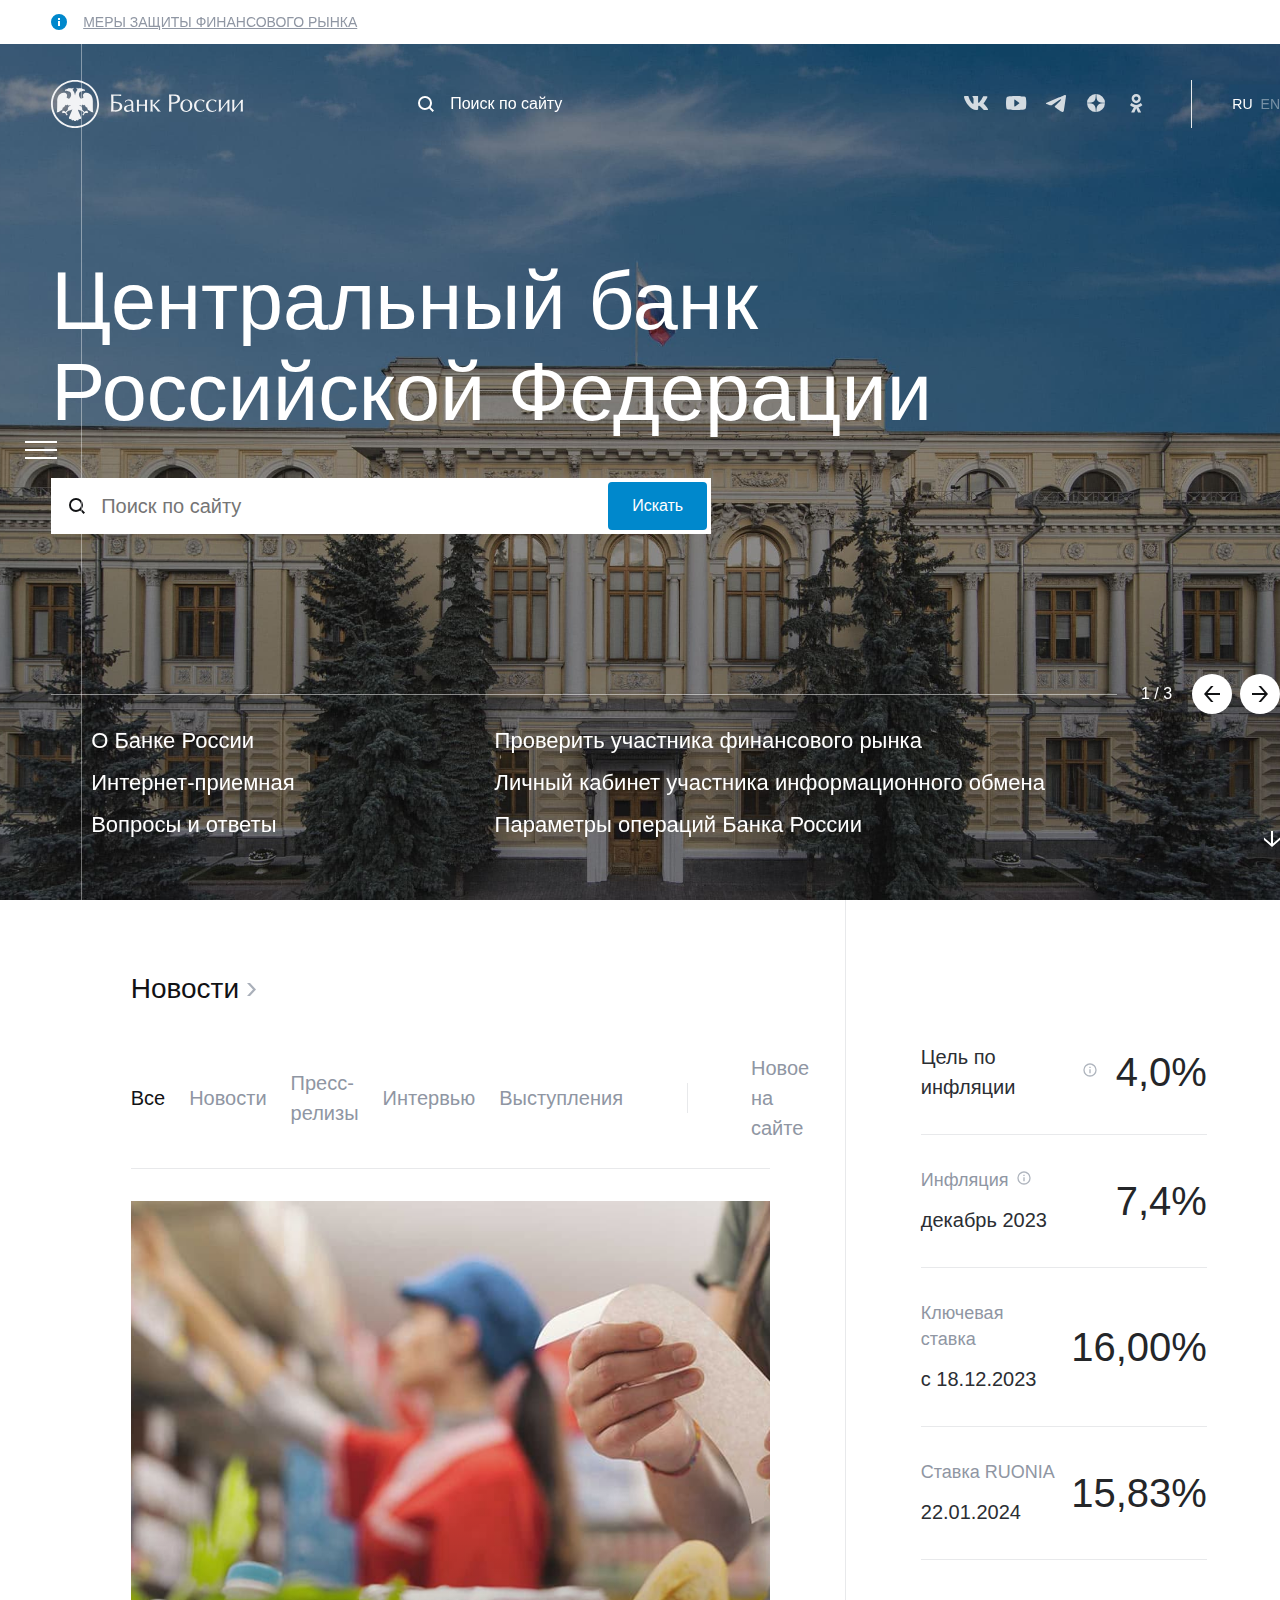
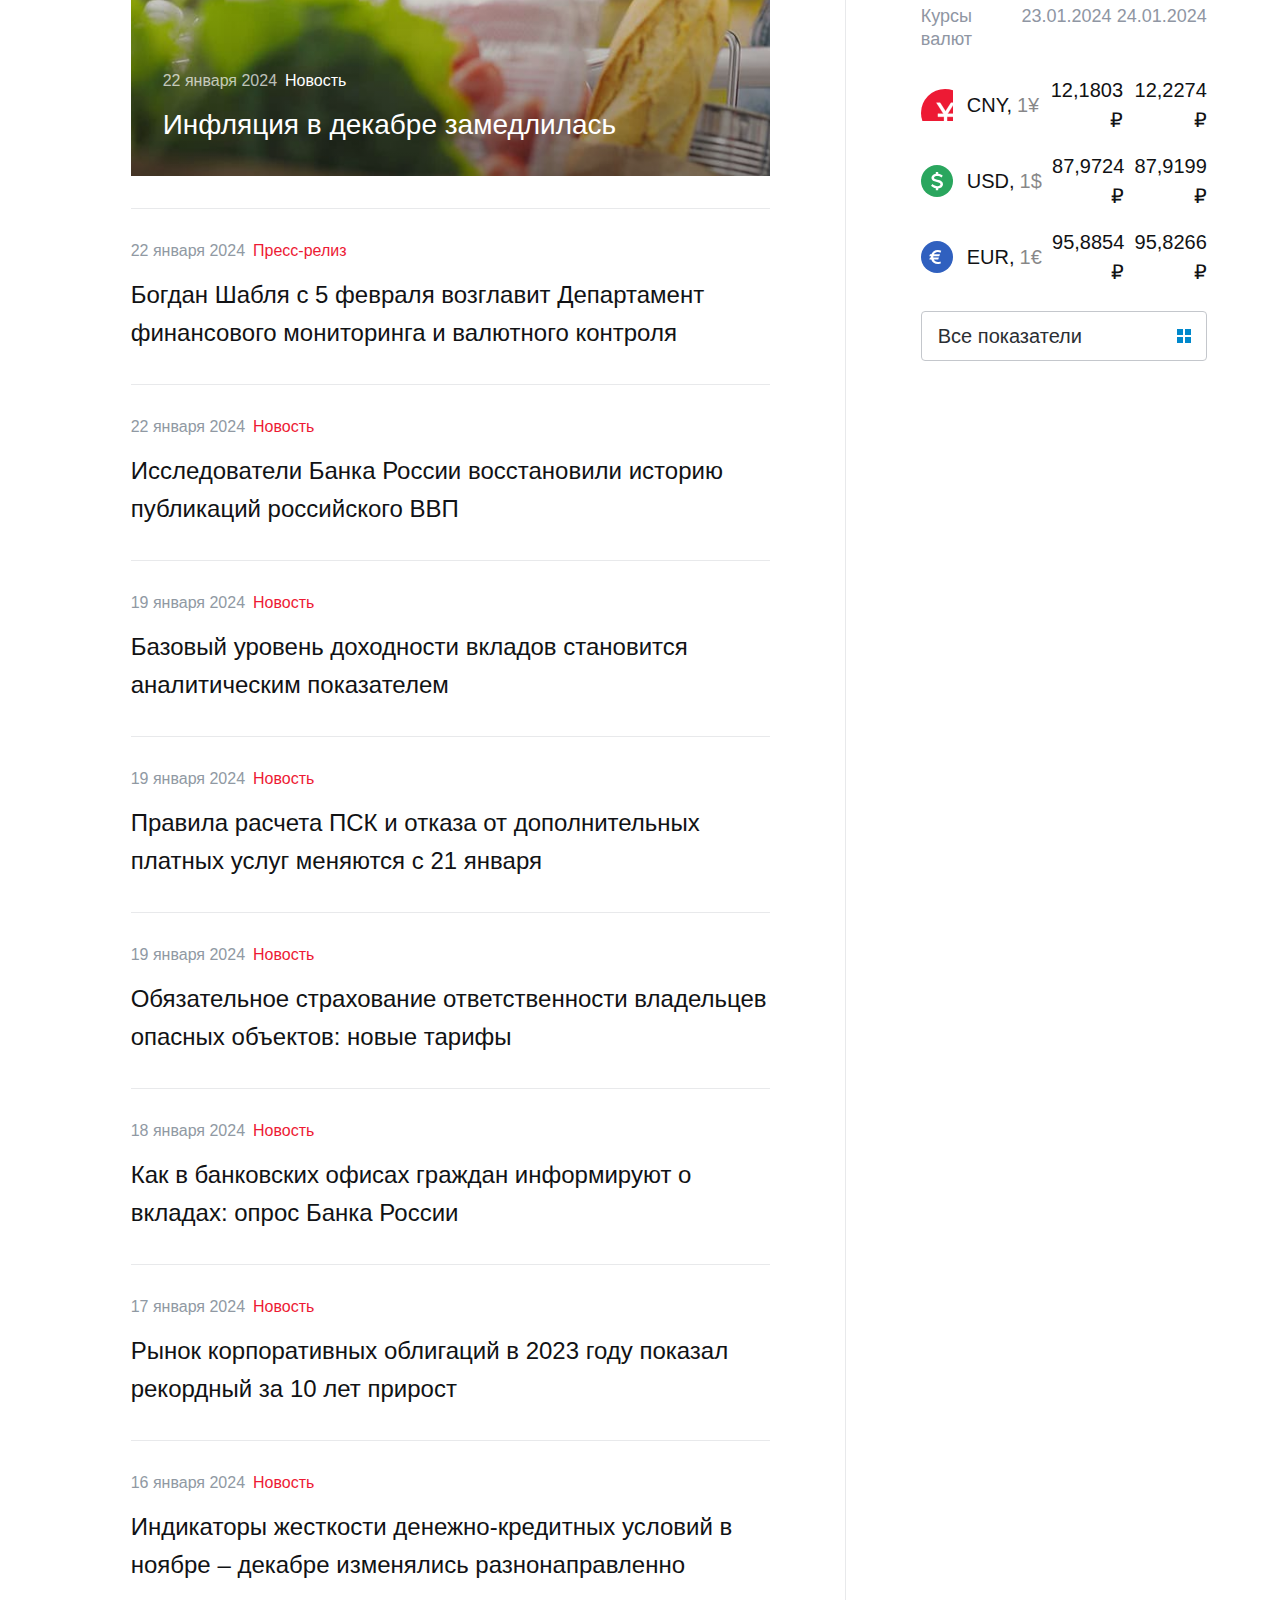
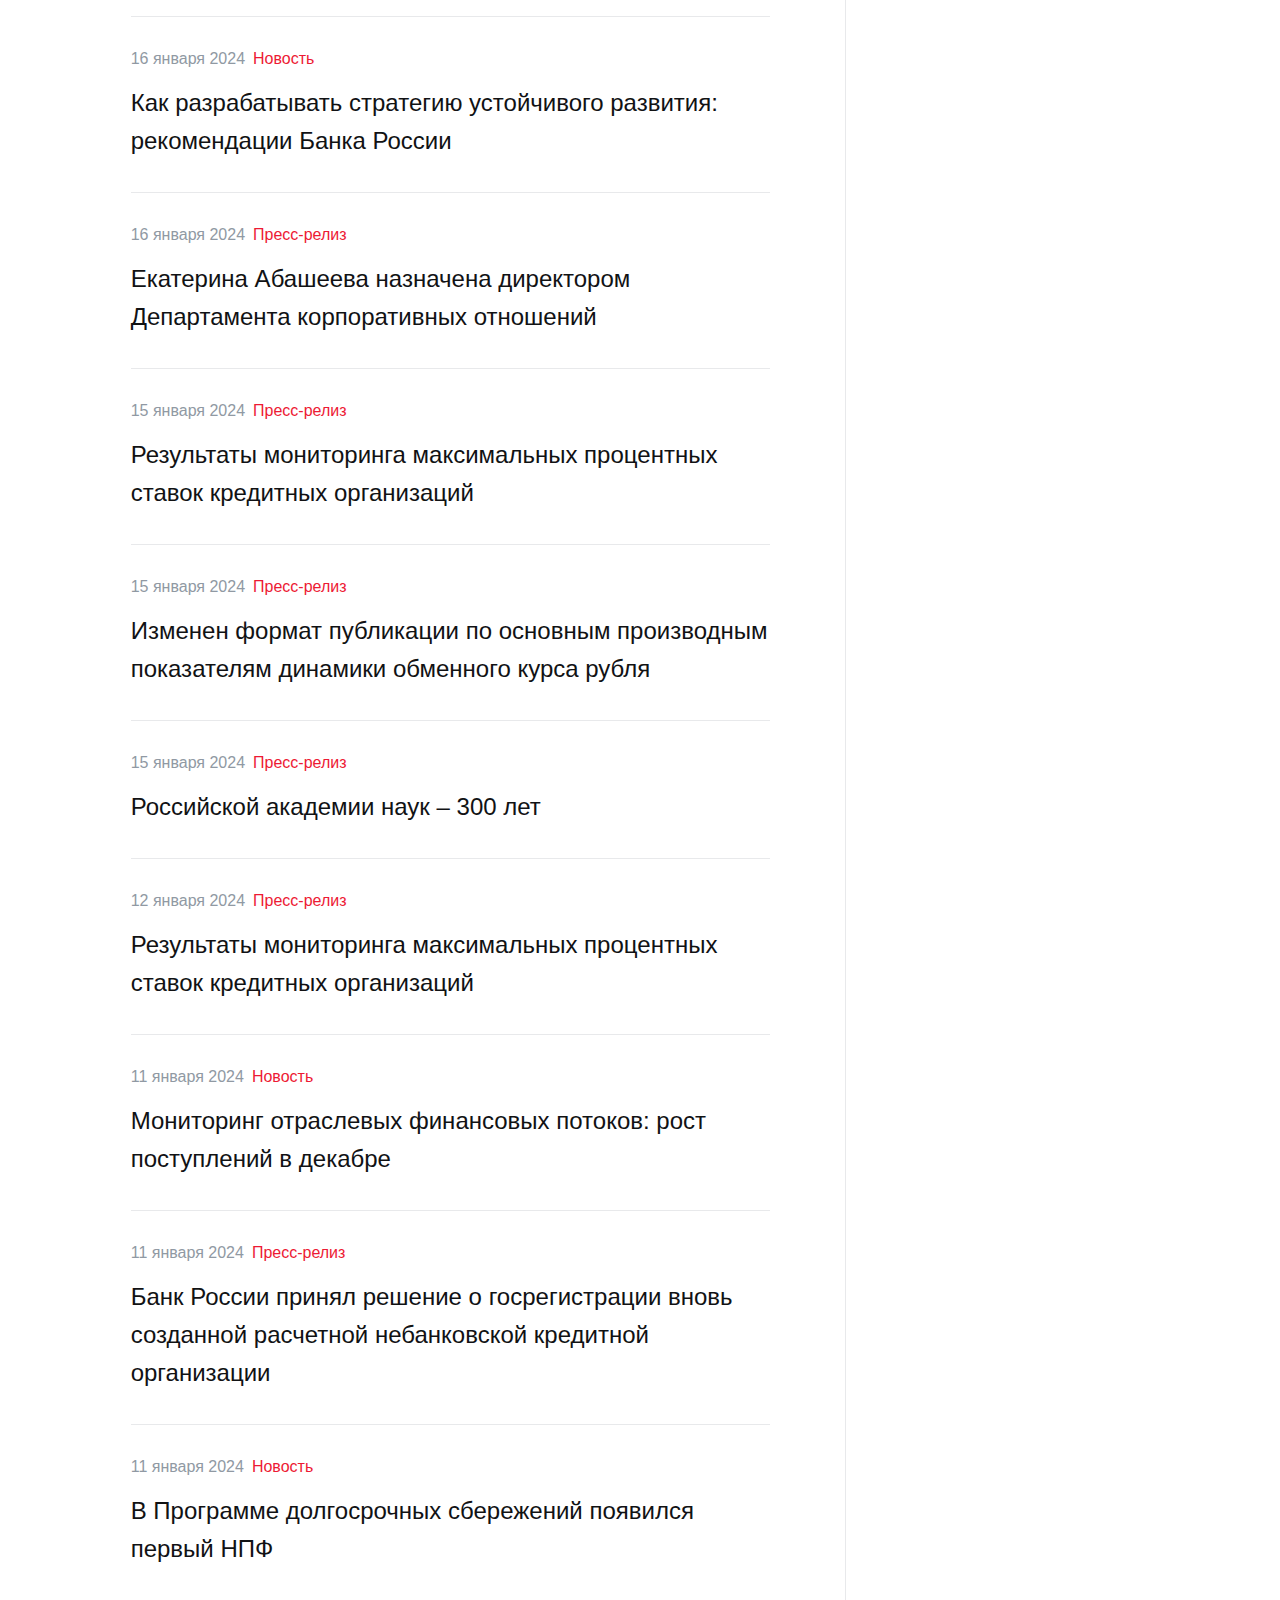
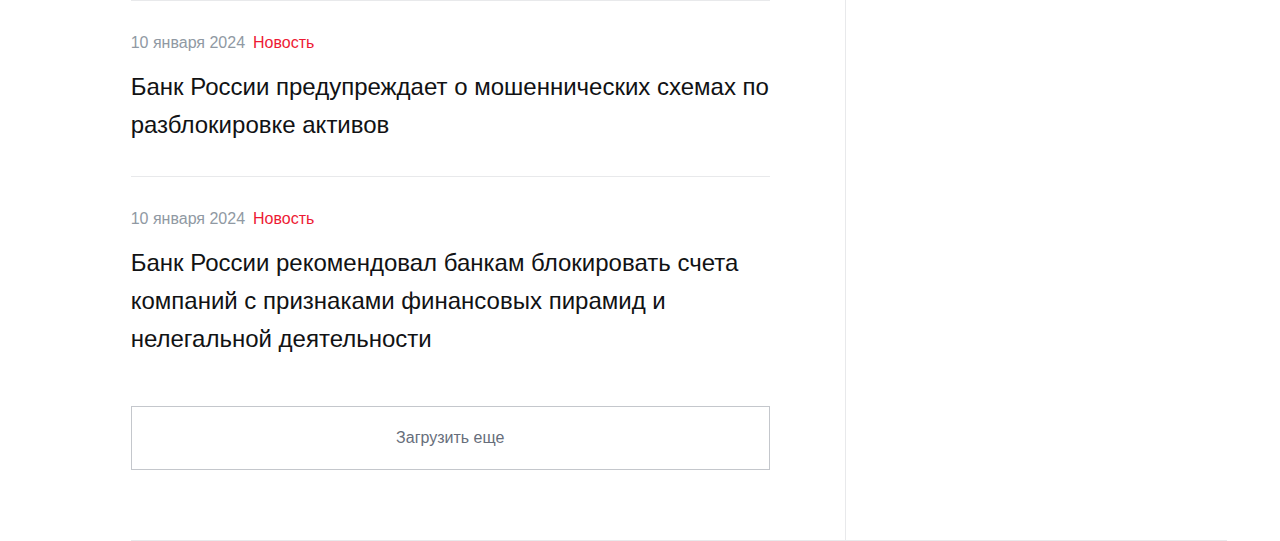
==== index.html @ 56556df7 "Add files via upload" ====
<!DOCTYPE html>
<html lang="en">

<head>
    <meta charset="UTF-8">
    <meta http-equiv="X-UA-Compatible" content="IE=edge">
    <meta name="viewport" content="width=device-width, initial-scale=1.0">
    <title>Document</title>
    <link rel="stylesheet" href="https://cdn.jsdelivr.net/npm/swiper@8/swiper-bundle.min.css" />
    <link rel="stylesheet" href="css/style.min.css">
</head>

<body>

    <header class="header">
        <div class="header__protection protection">
            <div class="container">
                <div class="protection__inner">
                    <a class="protection__link" href="#">
                        <svg xmlns="http://www.w3.org/2000/svg" width="16" height="16">
                            <path fill="#08C" fill-rule="evenodd"
                                d="M8 16A8 8 0 118 0a8 8 0 010 16zM7 7v5h2V7H7zm0-3v2h2V4H7z" />
                        </svg>
                        <span>
                            МЕРЫ ЗАЩИТЫ ФИНАНСОВОГО РЫНКА
                        </span>
                    </a>
                </div>
            </div>
        </div>
        <div class="container">
            <div class="header__inner">
                <div class="header__burger burger">
                    <svg xmlns="http://www.w3.org/2000/svg" width="32" height="32">
                        <path fill="#FFF" d="M0 7h32v2H0zm0 8h32v2H0zm0 8h32v2H0z" fill-rule="evenodd" />
                    </svg>
                </div>
                <a class="header__logo logo" href="#">
                    <img class="logo__img" src="images/logo.svg" alt="logo">
                </a>
                <div class="header__loupe">
                    <svg xmlns="http://www.w3.org/2000/svg" width="16" height="16">
                        <path fill="#FFF" fill-rule="evenodd"
                            d="M2 7c0-2.757 2.243-5 5-5s5 2.243 5 5-2.243 5-5 5-5-2.243-5-5zm14 7.586l-3.399-3.399A6.961 6.961 0 0014 7a7 7 0 10-7 7 6.961 6.961 0 004.187-1.399L14.586 16 16 14.586z" />
                    </svg>
                    <span>
                        Поиск по сайту
                    </span>
                </div>
                <div class="header__wrapper">
                    <div class="header__socials socials">
                        <ul class="socials__list">
                            <li class="socials__list-item">
                                <a class="socials__list-link" href="#">
                                    <svg xmlns="http://www.w3.org/2000/svg" width="24" height="14">
                                        <g fill="none" fill-rule="evenodd">
                                            <path d="M-4-9h32v32H-4z" />
                                            <path fill="#FFF"
                                                d="M19.267.146l-.313.669s-1.482 3.148-3.287 5.131c-.58.642-.875.835-1.195.835-.258 0-.377-.215-.377-.793V0H8.483v.459c0 .668 1.025.819 1.025 2.629v3.734c0 .752-.04 1.043-.396 1.043-.944 0-3.184-3.233-4.442-6.904L4.358 0H.692C.293 0 0 .271 0 .668c0 .73.86 4.11 4.23 8.638C6.493 12.352 9.468 14 12.148 14c1.635 0 2.031-.271 2.031-.959v-2.337c0-.584.231-.835.567-.835.377 0 1.041.12 2.596 1.649.002 0 2.492 2.482 2.492 2.482h3.56c.315 0 .608-.145.608-.667 0-.69-.9-1.92-2.283-3.38-.565-.75-1.487-1.565-1.78-1.942-.418-.437-.293-.687 0-1.146 0 0 3.163-4.445 3.477-5.904.106-.522-.125-.815-.67-.815h-3.478z"
                                                opacity=".8" />
                                        </g>
                                    </svg>
                                </a>
                            </li>
                            <li class="socials__list-item">
                                <a class="socials__list-link" href="#">
                                    <svg xmlns="http://www.w3.org/2000/svg" width="21" height="14">
                                        <g fill="none" fill-rule="evenodd">
                                            <path d="M-6-9h32v32H-6z" />
                                            <path fill="#FFF"
                                                d="M19.948 2.193a1.743 1.743 0 00-.08-.33A1.943 1.943 0 0018.03.54h.133S14.723.02 10.149 0C5.574.021 2.135.54 2.135.54h.133A1.943 1.943 0 00.349 2.193 38.553 38.553 0 000 7c.018 2.134.225 3.913.35 4.806a1.874 1.874 0 00.079.33 1.94 1.94 0 001.839 1.323h-.133s3.439.52 8.014.541c4.575-.022 8.014-.54 8.014-.54h-.133a1.942 1.942 0 001.918-1.654A38.11 38.11 0 0020.298 7a38.315 38.315 0 00-.35-4.807zm-6.793 5.24l-4.098 2.978a.493.493 0 01-.783-.4V4.06a.494.494 0 01.783-.4l4.098 2.976a.494.494 0 010 .798z"
                                                opacity=".8" />
                                        </g>
                                    </svg>
                                </a>
                            </li>
                            <li class="socials__list-item">
                                <a class="socials__list-link" href="#">
                                    <svg xmlns="http://www.w3.org/2000/svg" width="20" height="17" fill="none">
                                        <path opacity=".8"
                                            d="M1.226 7.404L13.14 2.358C14.316 1.832 18.305.15 18.305.15s1.84-.736 1.687 1.051c-.051.736-.46 3.312-.87 6.097l-1.277 8.253s-.103 1.208-.972 1.419c-.87.21-2.3-.736-2.556-.946-.205-.158-3.835-2.523-5.165-3.68-.358-.315-.767-.946.051-1.682 1.841-1.734 4.04-3.89 5.37-5.256.613-.63 1.226-2.102-1.33-.315l-7.21 4.993s-.818.526-2.352.053C2.146 9.664.357 9.033.357 9.033s-1.227-.788.87-1.63z"
                                            fill="#fff" />
                                    </svg>
                                </a>
                            </li>
                            <li class="socials__list-item">
                                <a class="socials__list-link" href="#">
                                    <svg xmlns="http://www.w3.org/2000/svg" width="18" height="18" fill="none">
                                        <path opacity=".8" fill-rule="evenodd" clip-rule="evenodd"
                                            d="M0 8.818c3.702-.043 5.774-.285 7.154-1.664C8.533 5.774 8.775 3.702 8.818 0A9.002 9.002 0 000 8.818zM9.355.005c.043 3.7.286 5.77 1.665 7.149C12.377 8.51 14.405 8.767 18 8.816A9.002 9.002 0 009.355.006zm8.64 9.353c-3.59.048-5.619.305-6.976 1.662-1.356 1.357-1.613 3.384-1.661 6.975a9.002 9.002 0 008.637-8.637zM8.815 18c-.048-3.594-.304-5.623-1.661-6.98C5.775 9.64 3.704 9.398.005 9.355A9.002 9.002 0 008.815 18z"
                                            fill="#fff" />
                                    </svg>
                                </a>
                            </li>
                            <li class="socials__list-item">
                                <a class="socials__list-link" href="#">
                                    <svg xmlns="http://www.w3.org/2000/svg" width="32" height="32" fill="none">
                                        <path opacity=".8" fill-rule="evenodd" clip-rule="evenodd"
                                            d="M19.428 14.802a4.553 4.553 0 01-6.459 0 4.553 4.553 0 010-6.459 4.553 4.553 0 016.46 0 4.553 4.553 0 010 6.46zm-3.23-5.319c-.57 0-1.085.23-1.465.61a2.061 2.061 0 000 2.931 2.061 2.061 0 002.931 0 2.062 2.062 0 000-2.93 2.12 2.12 0 00-1.465-.61zm4.804 6.676l1.343 1.832c.068.095.055.217-.04.285a9.46 9.46 0 01-3.813 1.859l2.591 4.993c.068.15-.027.312-.19.312h-2.768a.238.238 0 01-.203-.136l-1.723-4.125-1.737 4.112a.209.209 0 01-.204.135H11.49c-.162 0-.258-.176-.19-.312l2.592-4.98a9.523 9.523 0 01-3.813-1.858c-.081-.068-.108-.204-.04-.285l1.343-1.832c.081-.109.217-.122.312-.04 1.262 1.071 2.822 1.777 4.491 1.777 1.67 0 3.216-.692 4.491-1.778.109-.081.258-.068.326.04z"
                                            fill="#fff" />
                                    </svg>
                                </a>
                            </li>
                        </ul>
                    </div>
                    <div class="header__langs langs">
                        <div class="langs__link langs__link--current">
                            RU
                        </div>
                        <a class="langs__link" href="#">
                            EN
                        </a>
                    </div>
                </div>
            </div>
        </div>
    </header>

    <div class="wrapper">
        <main class="main">
            <section class="main__heading heading">
                <div class="heading__swiper heading-swiper swiper">
                    <div class="swiper-wrapper">
                        <div class="heading-swiper__slide heading-slide swiper-slide">
                            <div class="heading-slide__inner">
                                <h1 class="heading-slide__title">
                                    Центральный банк
                                    <br>
                                    Российской Федерации
                                </h1>
                                <form class="heading-slide__search search" action="#" method="post">
                                    <svg xmlns="http://www.w3.org/2000/svg" width="16" height="16">
                                        <path
                                            d="M2 7c0-2.757 2.243-5 5-5s5 2.243 5 5-2.243 5-5 5-5-2.243-5-5zm14 7.586l-3.399-3.399A6.961 6.961 0 0014 7a7 7 0 10-7 7 6.961 6.961 0 004.187-1.399L14.586 16 16 14.586z"
                                            fill="#111214" fill-rule="evenodd" />
                                    </svg>
                                    <input class="search__input" type="text" placeholder="Поиск по сайту">
                                    <button class="search__button btn--blue" type="submit">
                                        Искать
                                    </button>
                                </form>
                            </div>
                            <img class="heading-slide__img" src="images/heading-img-1.jpg" alt="img">
                        </div>
                        <div class="heading-swiper__slide heading-slide swiper-slide">
                            <div class="heading-slide__inner">
                                <div class="heading-slide__suptitle">
                                    Уральский форум
                                </div>
                                <h2 class="heading-slide__title">
                                    «Кибербезопасность
                                    <br>
                                    в финансах»
                                </h2>
                                <div class="heading-slide__date">
                                    14 – 16 февраля 2024 года
                                </div>
                                <a class="heading-slide__link btn--blue" href="#">
                                    Перейти
                                </a>
                            </div>
                            <img class="heading-slide__img" src="images/heading-img-2.jpg" alt="img">
                        </div>
                        <div class="heading-swiper__slide heading-slide swiper-slide">
                            <div class="heading-slide__inner">
                                <div class="heading-slide__suptitle">
                                    № 5 (2479)
                                </div>
                                <h2 class="heading-slide__title">
                                    Вестник
                                    <br>
                                    Банка России
                                </h2>
                                <div class="heading-slide__date">
                                    от 23 января 2024 года
                                </div>
                                <a class="heading-slide__link btn--blue" href="#">
                                    Перейти
                                </a>
                            </div>
                            <img class="heading-slide__img" src="images/heading-img-3.jpg" alt="img">
                        </div>
                    </div>
                    <div class="heading-swiper__wrapper">
                        <div class="heading-swiper__wrap">
                            <div class="heading-swiper__timer">
                                <div class="heading-swiper__timer-line">

                                </div>
                            </div>
                            <div class="heading-swiper__pagination"></div>
                            <div class="heading-swiper__button heading-swiper__button--prev">
                                <svg xmlns="http://www.w3.org/2000/svg" width="16" height="16">
                                    <path d="M0 8l7-8h2.5l-6 7H16v2H3.5l6 7H7z" fill="#111214" fill-rule="evenodd" />
                                </svg>
                            </div>
                            <div class="heading-swiper__button heading-swiper__button--next">
                                <svg xmlns="http://www.w3.org/2000/svg" width="16" height="16">
                                    <path d="M16 8L9 0H6.5l6 7H0v2h12.5l-6 7H9z" fill="#111214" fill-rule="evenodd" />
                                </svg>
                            </div>
                        </div>
                        <nav class="heading__nav nav">
                            <ul class="nav__list">
                                <li class="nav__list-item">
                                    <a class="nav__list-link" href="#">
                                        О Банке России
                                    </a>
                                </li>
                                <li class="nav__list-item">
                                    <a class="nav__list-link" href="#">
                                        Интернет-приемная
                                    </a>
                                </li>
                                <li class="nav__list-item">
                                    <a class="nav__list-link" href="#">
                                        Вопросы и ответы
                                    </a>
                                </li>
                            </ul>
                            <ul class="nav__list">
                                <li class="nav__list-item">
                                    <a class="nav__list-link" href="#">
                                        Проверить участника финансового рынка
                                    </a>
                                </li>
                                <li class="nav__list-item">
                                    <a class="nav__list-link" href="#">
                                        Личный кабинет участника информационного обмена
                                    </a>
                                </li>
                                <li class="nav__list-item">
                                    <a class="nav__list-link" href="#">
                                        Параметры операций Банка России
                                    </a>
                                </li>
                            </ul>
                        </nav>
                        <a class="heading__arrow-down arrow-down" href="#home-main">
                            <svg xmlns="http://www.w3.org/2000/svg" width="16" height="16">
                                <path d="M8 16L0 9V6.5l7 6V0h2v12.5l7-6V9z" fill="#FFF" fill-rule="evenodd" />
                            </svg>
                        </a>
                    </div>
                </div>
            </section>
            <div class="main__burger burger">
                <svg xmlns="http://www.w3.org/2000/svg" width="32" height="32">
                    <path fill="#FFF" d="M0 7h32v2H0zm0 8h32v2H0zm0 8h32v2H0z" fill-rule="evenodd" />
                </svg>
                <svg xmlns="http://www.w3.org/2000/svg" width="32" height="32">
                    <path fill="#111214" d="M0 7h32v2H0zm0 8h32v2H0zm0 8h32v2H0z" fill-rule="evenodd" />
                </svg>
            </div>
            <div class="offsetMenu">
                <div class="container-fluid">
                    <div class="home-main" id="home-main">
                        <section class="news">
                            <div class="news__breadcrumbs breadcrumbs">
                                <ul class="breadcrumbs__list">
                                    <li class="breadcrumbs__list-item">
                                        <div class="breadcrumbs__text">
                                            Новости
                                        </div>
                                        <svg xmlns="http://www.w3.org/2000/svg" width="9" height="13">
                                            <path fill="#AAB0BA" fill-rule="evenodd" d="M0 0h3l6 6.5L3 13H0l6-6.5z" />
                                        </svg>
                                    </li>
                                </ul>
                            </div>
                            <div class="news__tubs tubs">
                                <div class="tubs__wrapper">
                                    <ul class="tubs__list">
                                        <li class="tubs__list-item tubs__list-item--active" id="0">
                                            <div class="tubs__list-tub">
                                                Все
                                            </div>
                                        </li>
                                        <li class="tubs__list-item" id="1">
                                            <div class="tubs__list-tub">
                                                Новости
                                            </div>
                                        </li>
                                        <li class="tubs__list-item" id="2">
                                            <div class="tubs__list-tub">
                                                Пресс-релизы
                                            </div>
                                        </li>
                                        <li class="tubs__list-item" id="3">
                                            <div class="tubs__list-tub">
                                                Интервью
                                            </div>
                                        </li>
                                        <li class="tubs__list-item" id="4">
                                            <div class="tubs__list-tub">
                                                Выступления
                                            </div>
                                        </li>
                                    </ul>
                                </div>
                                <div class="tubs__wrapper">
                                    <ul class="tubs__list">
                                        <li class="tubs__list-item" id="5">
                                            <div class="tubs__list-tub">
                                                Новое на сайте
                                            </div>
                                        </li>
                                    </ul>
                                </div>
                            </div>
                            <div class="news__wrapper news__wrapper--active" id="0">
                                <a class="news__preview preview" href="#">
                                    <img class="preview__img" src="images/preview-img-1.jpg" alt="img">
                                    <div class="preview__inner">
                                        <div class="preview__box">
                                            <div class="preview__box-date">
                                                22 января 2024
                                            </div>
                                            <div class="preview__box-text">
                                                Новость
                                            </div>
                                        </div>
                                        <h4 class="preview__title">
                                            Инфляция в декабре замедлилась
                                        </h4>
                                    </div>
                                </a>
                                <ul class="news__list news-list">
                                    <li class="news-list__item">
                                        <a class="news-list__link news-list-link" href="#">
                                            <div class="news-list-link__box">
                                                <div class="news-list-link__box-date">
                                                    22 января 2024
                                                </div>
                                                <div class="news-list-link__box-text">
                                                    Пресс-релиз
                                                </div>
                                            </div>
                                            <h4 class="news-list-link__title">
                                                Богдан Шабля с 5 февраля возглавит Департамент финансового мониторинга и
                                                валютного контроля
                                            </h4>
                                        </a>
                                    </li>
                                    <li class="news-list__item">
                                        <a class="news-list__link news-list-link" href="#">
                                            <div class="news-list-link__box">
                                                <div class="news-list-link__box-date">
                                                    22 января 2024
                                                </div>
                                                <div class="news-list-link__box-text">
                                                    Новость
                                                </div>
                                            </div>
                                            <h4 class="news-list-link__title">
                                                Исследователи Банка России восстановили историю публикаций российского
                                                ВВП
                                            </h4>
                                        </a>
                                    </li>
                                    <li class="news-list__item">
                                        <a class="news-list__link news-list-link" href="#">
                                            <div class="news-list-link__box">
                                                <div class="news-list-link__box-date">
                                                    19 января 2024
                                                </div>
                                                <div class="news-list-link__box-text">
                                                    Новость
                                                </div>
                                            </div>
                                            <h4 class="news-list-link__title">
                                                Базовый уровень доходности вкладов становится аналитическим показателем
                                            </h4>
                                        </a>
                                    </li>
                                    <li class="news-list__item">
                                        <a class="news-list__link news-list-link" href="#">
                                            <div class="news-list-link__box">
                                                <div class="news-list-link__box-date">
                                                    19 января 2024
                                                </div>
                                                <div class="news-list-link__box-text">
                                                    Новость
                                                </div>
                                            </div>
                                            <h4 class="news-list-link__title">
                                                Правила расчета ПСК и отказа от дополнительных платных услуг меняются с
                                                21
                                                января
                                            </h4>
                                        </a>
                                    </li>
                                    <li class="news-list__item">
                                        <a class="news-list__link news-list-link" href="#">
                                            <div class="news-list-link__box">
                                                <div class="news-list-link__box-date">
                                                    19 января 2024
                                                </div>
                                                <div class="news-list-link__box-text">
                                                    Новость
                                                </div>
                                            </div>
                                            <h4 class="news-list-link__title">
                                                Обязательное страхование ответственности владельцев опасных объектов:
                                                новые
                                                тарифы
                                            </h4>
                                        </a>
                                    </li>
                                    <li class="news-list__item">
                                        <a class="news-list__link news-list-link" href="#">
                                            <div class="news-list-link__box">
                                                <div class="news-list-link__box-date">
                                                    18 января 2024
                                                </div>
                                                <div class="news-list-link__box-text">
                                                    Новость
                                                </div>
                                            </div>
                                            <h4 class="news-list-link__title">
                                                Как в банковских офисах граждан информируют о вкладах: опрос Банка
                                                России
                                            </h4>
                                        </a>
                                    </li>
                                    <li class="news-list__item">
                                        <a class="news-list__link news-list-link" href="#">
                                            <div class="news-list-link__box">
                                                <div class="news-list-link__box-date">
                                                    17 января 2024
                                                </div>
                                                <div class="news-list-link__box-text">
                                                    Новость
                                                </div>
                                            </div>
                                            <h4 class="news-list-link__title">
                                                Рынок корпоративных облигаций в 2023 году показал рекордный за 10 лет
                                                прирост
                                            </h4>
                                        </a>
                                    </li>
                                    <li class="news-list__item">
                                        <a class="news-list__link news-list-link" href="#">
                                            <div class="news-list-link__box">
                                                <div class="news-list-link__box-date">
                                                    16 января 2024
                                                </div>
                                                <div class="news-list-link__box-text">
                                                    Новость
                                                </div>
                                            </div>
                                            <h4 class="news-list-link__title">
                                                Индикаторы жесткости денежно-кредитных условий в ноябре – декабре
                                                изменялись
                                                разнонаправленно
                                            </h4>
                                        </a>
                                    </li>
                                    <li class="news-list__item">
                                        <a class="news-list__link news-list-link" href="#">
                                            <div class="news-list-link__box">
                                                <div class="news-list-link__box-date">
                                                    16 января 2024
                                                </div>
                                                <div class="news-list-link__box-text">
                                                    Новость
                                                </div>
                                            </div>
                                            <h4 class="news-list-link__title">
                                                Как разрабатывать стратегию устойчивого развития: рекомендации Банка
                                                России
                                            </h4>
                                        </a>
                                    </li>
                                    <li class="news-list__item">
                                        <a class="news-list__link news-list-link" href="#">
                                            <div class="news-list-link__box">
                                                <div class="news-list-link__box-date">
                                                    16 января 2024
                                                </div>
                                                <div class="news-list-link__box-text">
                                                    Пресс-релиз
                                                </div>
                                            </div>
                                            <h4 class="news-list-link__title">
                                                Екатерина Абашеева назначена директором Департамента корпоративных
                                                отношений
                                            </h4>
                                        </a>
                                    </li>
                                    <li class="news-list__item">
                                        <a class="news-list__link news-list-link" href="#">
                                            <div class="news-list-link__box">
                                                <div class="news-list-link__box-date">
                                                    15 января 2024
                                                </div>
                                                <div class="news-list-link__box-text">
                                                    Пресс-релиз
                                                </div>
                                            </div>
                                            <h4 class="news-list-link__title">
                                                Результаты мониторинга максимальных процентных ставок кредитных
                                                организаций
                                            </h4>
                                        </a>
                                    </li>
                                    <li class="news-list__item">
                                        <a class="news-list__link news-list-link" href="#">
                                            <div class="news-list-link__box">
                                                <div class="news-list-link__box-date">
                                                    15 января 2024
                                                </div>
                                                <div class="news-list-link__box-text">
                                                    Пресс-релиз
                                                </div>
                                            </div>
                                            <h4 class="news-list-link__title">
                                                Изменен формат публикации по основным производным показателям динамики
                                                обменного курса рубля
                                            </h4>
                                        </a>
                                    </li>
                                    <li class="news-list__item">
                                        <a class="news-list__link news-list-link" href="#">
                                            <div class="news-list-link__box">
                                                <div class="news-list-link__box-date">
                                                    15 января 2024
                                                </div>
                                                <div class="news-list-link__box-text">
                                                    Пресс-релиз
                                                </div>
                                            </div>
                                            <h4 class="news-list-link__title">
                                                Российской академии наук – 300 лет
                                            </h4>
                                        </a>
                                    </li>
                                    <li class="news-list__item">
                                        <a class="news-list__link news-list-link" href="#">
                                            <div class="news-list-link__box">
                                                <div class="news-list-link__box-date">
                                                    12 января 2024
                                                </div>
                                                <div class="news-list-link__box-text">
                                                    Пресс-релиз
                                                </div>
                                            </div>
                                            <h4 class="news-list-link__title">
                                                Результаты мониторинга максимальных процентных ставок кредитных
                                                организаций
                                            </h4>
                                        </a>
                                    </li>
                                    <li class="news-list__item">
                                        <a class="news-list__link news-list-link" href="#">
                                            <div class="news-list-link__box">
                                                <div class="news-list-link__box-date">
                                                    11 января 2024
                                                </div>
                                                <div class="news-list-link__box-text">
                                                    Новость
                                                </div>
                                            </div>
                                            <h4 class="news-list-link__title">
                                                Мониторинг отраслевых финансовых потоков: рост поступлений в декабре
                                            </h4>
                                        </a>
                                    </li>
                                    <li class="news-list__item">
                                        <a class="news-list__link news-list-link" href="#">
                                            <div class="news-list-link__box">
                                                <div class="news-list-link__box-date">
                                                    11 января 2024
                                                </div>
                                                <div class="news-list-link__box-text">
                                                    Пресс-релиз
                                                </div>
                                            </div>
                                            <h4 class="news-list-link__title">
                                                Банк России принял решение о госрегистрации вновь созданной расчетной
                                                небанковской кредитной организации
                                            </h4>
                                        </a>
                                    </li>
                                    <li class="news-list__item">
                                        <a class="news-list__link news-list-link" href="#">
                                            <div class="news-list-link__box">
                                                <div class="news-list-link__box-date">
                                                    11 января 2024
                                                </div>
                                                <div class="news-list-link__box-text">
                                                    Новость
                                                </div>
                                            </div>
                                            <h4 class="news-list-link__title">
                                                В Программе долгосрочных сбережений появился первый НПФ
                                            </h4>
                                        </a>
                                    </li>
                                    <li class="news-list__item">
                                        <a class="news-list__link news-list-link" href="#">
                                            <div class="news-list-link__box">
                                                <div class="news-list-link__box-date">
                                                    10 января 2024
                                                </div>
                                                <div class="news-list-link__box-text">
                                                    Новость
                                                </div>
                                            </div>
                                            <h4 class="news-list-link__title">
                                                Банк России предупреждает о мошеннических схемах по разблокировке
                                                активов
                                            </h4>
                                        </a>
                                    </li>
                                    <li class="news-list__item">
                                        <a class="news-list__link news-list-link" href="#">
                                            <div class="news-list-link__box">
                                                <div class="news-list-link__box-date">
                                                    10 января 2024
                                                </div>
                                                <div class="news-list-link__box-text">
                                                    Новость
                                                </div>
                                            </div>
                                            <h4 class="news-list-link__title">
                                                Банк России рекомендовал банкам блокировать счета компаний с признаками
                                                финансовых пирамид и нелегальной деятельности
                                            </h4>
                                        </a>
                                    </li>
                                </ul>
                                <div class="news__more">
                                    Загрузить еще
                                </div>
                            </div>
                            <div class="news__wrapper" id="1">
                                <a class="news__preview preview" href="#">
                                    <img class="preview__img" src="images/preview-img-1.jpg" alt="img">
                                    <div class="preview__inner">
                                        <div class="preview__box">
                                            <div class="preview__box-date">
                                                22 января 2024
                                            </div>
                                            <div class="preview__box-text">
                                                Новость
                                            </div>
                                        </div>
                                        <h4 class="preview__title">
                                            Инфляция в декабре замедлилась
                                        </h4>
                                    </div>
                                </a>
                                <ul class="news__list news-list">
                                    <li class="news-list__item">
                                        <a class="news-list__link news-list-link" href="#">
                                            <div class="news-list-link__box">
                                                <div class="news-list-link__box-date">
                                                    22 января 2024
                                                </div>
                                                <div class="news-list-link__box-text">
                                                    Новость
                                                </div>
                                            </div>
                                            <h4 class="news-list-link__title">
                                                Исследователи Банка России восстановили историю публикаций российского
                                                ВВП
                                            </h4>
                                        </a>
                                    </li>
                                    <li class="news-list__item">
                                        <a class="news-list__link news-list-link" href="#">
                                            <div class="news-list-link__box">
                                                <div class="news-list-link__box-date">
                                                    19 января 2024
                                                </div>
                                                <div class="news-list-link__box-text">
                                                    Новость
                                                </div>
                                            </div>
                                            <h4 class="news-list-link__title">
                                                Базовый уровень доходности вкладов становится аналитическим показателем
                                            </h4>
                                        </a>
                                    </li>
                                    <li class="news-list__item">
                                        <a class="news-list__link news-list-link" href="#">
                                            <div class="news-list-link__box">
                                                <div class="news-list-link__box-date">
                                                    19 января 2024
                                                </div>
                                                <div class="news-list-link__box-text">
                                                    Новость
                                                </div>
                                            </div>
                                            <h4 class="news-list-link__title">
                                                Правила расчета ПСК и отказа от дополнительных платных услуг меняются с
                                                21
                                                января
                                            </h4>
                                        </a>
                                    </li>
                                    <li class="news-list__item">
                                        <a class="news-list__link news-list-link" href="#">
                                            <div class="news-list-link__box">
                                                <div class="news-list-link__box-date">
                                                    19 января 2024
                                                </div>
                                                <div class="news-list-link__box-text">
                                                    Новость
                                                </div>
                                            </div>
                                            <h4 class="news-list-link__title">
                                                Обязательное страхование ответственности владельцев опасных объектов:
                                                новые
                                                тарифы
                                            </h4>
                                        </a>
                                    </li>
                                    <li class="news-list__item">
                                        <a class="news-list__link news-list-link" href="#">
                                            <div class="news-list-link__box">
                                                <div class="news-list-link__box-date">
                                                    18 января 2024
                                                </div>
                                                <div class="news-list-link__box-text">
                                                    Новость
                                                </div>
                                            </div>
                                            <h4 class="news-list-link__title">
                                                Как в банковских офисах граждан информируют о вкладах: опрос Банка
                                                России
                                            </h4>
                                        </a>
                                    </li>
                                    <li class="news-list__item">
                                        <a class="news-list__link news-list-link" href="#">
                                            <div class="news-list-link__box">
                                                <div class="news-list-link__box-date">
                                                    17 января 2024
                                                </div>
                                                <div class="news-list-link__box-text">
                                                    Новость
                                                </div>
                                            </div>
                                            <h4 class="news-list-link__title">
                                                Рынок корпоративных облигаций в 2023 году показал рекордный за 10 лет
                                                прирост
                                            </h4>
                                        </a>
                                    </li>
                                    <li class="news-list__item">
                                        <a class="news-list__link news-list-link" href="#">
                                            <div class="news-list-link__box">
                                                <div class="news-list-link__box-date">
                                                    16 января 2024
                                                </div>
                                                <div class="news-list-link__box-text">
                                                    Новость
                                                </div>
                                            </div>
                                            <h4 class="news-list-link__title">
                                                Индикаторы жесткости денежно-кредитных условий в ноябре – декабре
                                                изменялись
                                                разнонаправленно
                                            </h4>
                                        </a>
                                    </li>
                                    <li class="news-list__item">
                                        <a class="news-list__link news-list-link" href="#">
                                            <div class="news-list-link__box">
                                                <div class="news-list-link__box-date">
                                                    16 января 2024
                                                </div>
                                                <div class="news-list-link__box-text">
                                                    Новость
                                                </div>
                                            </div>
                                            <h4 class="news-list-link__title">
                                                Как разрабатывать стратегию устойчивого развития: рекомендации Банка
                                                России
                                            </h4>
                                        </a>
                                    </li>
                                    <li class="news-list__item">
                                        <a class="news-list__link news-list-link" href="#">
                                            <div class="news-list-link__box">
                                                <div class="news-list-link__box-date">
                                                    15 января 2024
                                                </div>
                                                <div class="news-list-link__box-text">
                                                    Пресс-релиз
                                                </div>
                                            </div>
                                            <h4 class="news-list-link__title">
                                                Результаты мониторинга максимальных процентных ставок кредитных
                                                организаций
                                            </h4>
                                        </a>
                                    </li>
                                    <li class="news-list__item">
                                        <a class="news-list__link news-list-link" href="#">
                                            <div class="news-list-link__box">
                                                <div class="news-list-link__box-date">
                                                    11 января 2024
                                                </div>
                                                <div class="news-list-link__box-text">
                                                    Новость
                                                </div>
                                            </div>
                                            <h4 class="news-list-link__title">
                                                Мониторинг отраслевых финансовых потоков: рост поступлений в декабре
                                            </h4>
                                        </a>
                                    </li>
                                    <li class="news-list__item">
                                        <a class="news-list__link news-list-link" href="#">
                                            <div class="news-list-link__box">
                                                <div class="news-list-link__box-date">
                                                    11 января 2024
                                                </div>
                                                <div class="news-list-link__box-text">
                                                    Новость
                                                </div>
                                            </div>
                                            <h4 class="news-list-link__title">
                                                В Программе долгосрочных сбережений появился первый НПФ
                                            </h4>
                                        </a>
                                    </li>
                                    <li class="news-list__item">
                                        <a class="news-list__link news-list-link" href="#">
                                            <div class="news-list-link__box">
                                                <div class="news-list-link__box-date">
                                                    10 января 2024
                                                </div>
                                                <div class="news-list-link__box-text">
                                                    Новость
                                                </div>
                                            </div>
                                            <h4 class="news-list-link__title">
                                                Банк России предупреждает о мошеннических схемах по разблокировке
                                                активов
                                            </h4>
                                        </a>
                                    </li>
                                    <li class="news-list__item">
                                        <a class="news-list__link news-list-link" href="#">
                                            <div class="news-list-link__box">
                                                <div class="news-list-link__box-date">
                                                    10 января 2024
                                                </div>
                                                <div class="news-list-link__box-text">
                                                    Новость
                                                </div>
                                            </div>
                                            <h4 class="news-list-link__title">
                                                Банк России рекомендовал банкам блокировать счета компаний с признаками
                                                финансовых пирамид и нелегальной деятельности
                                            </h4>
                                        </a>
                                    </li>
                                </ul>
                                <div class="news__more">
                                    Загрузить еще
                                </div>
                            </div>
                            <div class="news__wrapper" id="2">
                                <ul class="news__list news-list">
                                    <li class="news-list__item">
                                        <a class="news-list__link news-list-link" href="#">
                                            <div class="news-list-link__box">
                                                <div class="news-list-link__box-date">
                                                    22 января 2024
                                                </div>
                                                <div class="news-list-link__box-text">
                                                    Пресс-релиз
                                                </div>
                                            </div>
                                            <h4 class="news-list-link__title">
                                                Богдан Шабля с 5 февраля возглавит Департамент финансового мониторинга и
                                                валютного контроля
                                            </h4>
                                        </a>
                                    </li>
                                    <li class="news-list__item">
                                        <a class="news-list__link news-list-link" href="#">
                                            <div class="news-list-link__box">
                                                <div class="news-list-link__box-date">
                                                    16 января 2024
                                                </div>
                                                <div class="news-list-link__box-text">
                                                    Пресс-релиз
                                                </div>
                                            </div>
                                            <h4 class="news-list-link__title">
                                                Екатерина Абашеева назначена директором Департамента корпоративных
                                                отношений
                                            </h4>
                                        </a>
                                    </li>
                                    <li class="news-list__item">
                                        <a class="news-list__link news-list-link" href="#">
                                            <div class="news-list-link__box">
                                                <div class="news-list-link__box-date">
                                                    15 января 2024
                                                </div>
                                                <div class="news-list-link__box-text">
                                                    Пресс-релиз
                                                </div>
                                            </div>
                                            <h4 class="news-list-link__title">
                                                Результаты мониторинга максимальных процентных ставок кредитных
                                                организаций
                                            </h4>
                                        </a>
                                    </li>
                                    <li class="news-list__item">
                                        <a class="news-list__link news-list-link" href="#">
                                            <div class="news-list-link__box">
                                                <div class="news-list-link__box-date">
                                                    15 января 2024
                                                </div>
                                                <div class="news-list-link__box-text">
                                                    Пресс-релиз
                                                </div>
                                            </div>
                                            <h4 class="news-list-link__title">
                                                Изменен формат публикации по основным производным показателям динамики
                                                обменного курса рубля
                                            </h4>
                                        </a>
                                    </li>
                                    <li class="news-list__item">
                                        <a class="news-list__link news-list-link" href="#">
                                            <div class="news-list-link__box">
                                                <div class="news-list-link__box-date">
                                                    15 января 2024
                                                </div>
                                                <div class="news-list-link__box-text">
                                                    Пресс-релиз
                                                </div>
                                            </div>
                                            <h4 class="news-list-link__title">
                                                Российской академии наук – 300 лет
                                            </h4>
                                        </a>
                                    </li>
                                    <li class="news-list__item">
                                        <a class="news-list__link news-list-link" href="#">
                                            <div class="news-list-link__box">
                                                <div class="news-list-link__box-date">
                                                    12 января 2024
                                                </div>
                                                <div class="news-list-link__box-text">
                                                    Пресс-релиз
                                                </div>
                                            </div>
                                            <h4 class="news-list-link__title">
                                                Результаты мониторинга максимальных процентных ставок кредитных
                                                организаций
                                            </h4>
                                        </a>
                                    </li>
                                    <li class="news-list__item">
                                        <a class="news-list__link news-list-link" href="#">
                                            <div class="news-list-link__box">
                                                <div class="news-list-link__box-date">
                                                    11 января 2024
                                                </div>
                                                <div class="news-list-link__box-text">
                                                    Пресс-релиз
                                                </div>
                                            </div>
                                            <h4 class="news-list-link__title">
                                                Банк России принял решение о госрегистрации вновь созданной расчетной
                                                небанковской кредитной организации
                                            </h4>
                                        </a>
                                    </li>
                                </ul>
                                <div class="news__more">
                                    Загрузить еще
                                </div>
                            </div>
                            <div class="news__wrapper" id="3">
                                <a class="news__preview preview" href="#">
                                    <img class="preview__img" src="images/preview-img-2.jpg" alt="img">
                                    <svg class="preview__youtube" xmlns="http://www.w3.org/2000/svg" width="24"
                                        height="18">
                                        <g fill="none" fill-rule="evenodd">
                                            <path fill="#ED1A34"
                                                d="M23.753 3.884s-.235-1.764-.954-2.542C21.887.324 20.864.318 20.395.26 17.038 0 12.002 0 12.002 0h-.012S6.954 0 3.597.26c-.469.058-1.49.064-2.404 1.083C.475 2.119.24 3.884.24 3.884S0 5.955 0 8.026v1.94c0 2.073.24 4.143.24 4.143s.234 1.764.953 2.54c.914 1.018 2.111.987 2.645 1.094 1.92.196 8.158.257 8.158.257s5.042-.009 8.4-.266c.468-.06 1.49-.066 2.403-1.085.719-.775.954-2.54.954-2.54s.24-2.07.24-4.142v-1.94c0-2.072-.24-4.143-.24-4.143z" />
                                            <path fill="#FFF" fill-rule="nonzero" d="M9 4.5v9L16.5 9z" />
                                        </g>
                                    </svg>
                                    <div class="preview__inner">
                                        <div class="preview__box">
                                            <div class="preview__box-date">
                                                28 декября 2023
                                            </div>
                                            <div class="preview__box-text">
                                                Интервью
                                            </div>
                                        </div>
                                        <h4 class="preview__title">
                                            Интервью Алексея Заботкина телеканалу НТВ
                                        </h4>
                                    </div>
                                </a>
                                <ul class="news__list news-list">
                                    <li class="news-list__item">
                                        <a class="news-list__link news-list-link" href="#">
                                            <div class="news-list-link__box">
                                                <div class="news-list-link__box-date">
                                                    25 декабря 2024
                                                </div>
                                                <div class="news-list-link__box-text">
                                                    Интервью
                                                </div>
                                            </div>
                                            <h4 class="news-list-link__title">
                                                Интервью Эльвиры Набиуллиной РБК
                                            </h4>
                                        </a>
                                    </li>
                                    <li class="news-list__item">
                                        <a class="news-list__link news-list-link" href="#">
                                            <div class="news-list-link__box">
                                                <div class="news-list-link__box-date">
                                                    21 декабря 2024
                                                </div>
                                                <div class="news-list-link__box-text">
                                                    Интервью
                                                </div>
                                            </div>
                                            <h4 class="news-list-link__title">
                                                Интервью Ильи Смирнова агентству «Интерфакс»
                                            </h4>
                                        </a>
                                    </li>
                                    <li class="news-list__item">
                                        <a class="news-list__link news-list-link" href="#">
                                            <div class="news-list-link__box">
                                                <div class="news-list-link__box-date">
                                                    21 декабря 2024
                                                </div>
                                                <div class="news-list-link__box-text">
                                                    Интервью
                                                </div>
                                            </div>
                                            <h4 class="news-list-link__title">
                                                Интервью Александра Данилова «Российской газете»
                                            </h4>
                                        </a>
                                    </li>
                                    <li class="news-list__item">
                                        <a class="news-list__link news-list-link" href="#">
                                            <div class="news-list-link__box">
                                                <div class="news-list-link__box-date">
                                                    22 ноября 2023
                                                </div>
                                                <div class="news-list-link__box-text">
                                                    Интервью
                                                </div>
                                            </div>
                                            <h4 class="news-list-link__title">
                                                Интервью Елизаветы Даниловой газете «Известия»
                                            </h4>
                                        </a>
                                    </li>
                                    <li class="news-list__item">
                                        <a class="news-list__link news-list-link" href="#">
                                            <div class="news-list-link__box">
                                                <div class="news-list-link__box-date">
                                                    13 ноября 2023
                                                </div>
                                                <div class="news-list-link__box-text">
                                                    Интервью
                                                </div>
                                            </div>
                                            <h4 class="news-list-link__title">
                                                Интервью Андрея Гангана изданию «Аргументы и факты»
                                            </h4>
                                        </a>
                                    </li>
                                    <li class="news-list__item">
                                        <a class="news-list__link news-list-link" href="#">
                                            <div class="news-list-link__box">
                                                <div class="news-list-link__box-date">
                                                    13 октября 2023
                                                </div>
                                                <div class="news-list-link__box-text">
                                                    Интервью
                                                </div>
                                            </div>
                                            <h4 class="news-list-link__title">
                                                Интервью Алексея Заботкина агентству «Интерфакс»
                                            </h4>
                                        </a>
                                    </li>
                                    <li class="news-list__item">
                                        <a class="news-list__link news-list-link" href="#">
                                            <div class="news-list-link__box">
                                                <div class="news-list-link__box-date">
                                                    25 сентября 2023
                                                </div>
                                                <div class="news-list-link__box-text">
                                                    Интервью
                                                </div>
                                            </div>
                                            <h4 class="news-list-link__title">
                                                Интервью Сергея Белова газете «Известия»
                                            </h4>
                                        </a>
                                    </li>
                                    <li class="news-list__item">
                                        <a class="news-list__link news-list-link" href="#">
                                            <div class="news-list-link__box">
                                                <div class="news-list-link__box-date">
                                                    09 августа 2023
                                                </div>
                                                <div class="news-list-link__box-text">
                                                    Интервью
                                                </div>
                                            </div>
                                            <h4 class="news-list-link__title">
                                                Интервью Алексея Заботкина газете «Известия»
                                            </h4>
                                        </a>
                                    </li>
                                    <li class="news-list__item">
                                        <a class="news-list__link news-list-link" href="#">
                                            <div class="news-list-link__box">
                                                <div class="news-list-link__box-date">
                                                    07 августа 2023
                                                </div>
                                                <div class="news-list-link__box-text">
                                                    Интервью
                                                </div>
                                            </div>
                                            <h4 class="news-list-link__title">
                                                Интервью Александра Данилова порталу «Индикаторы рынка недвижимости»
                                            </h4>
                                        </a>
                                    </li>
                                    <li class="news-list__item">
                                        <a class="news-list__link news-list-link" href="#">
                                            <div class="news-list-link__box">
                                                <div class="news-list-link__box-date">
                                                    01 августа 2023
                                                </div>
                                                <div class="news-list-link__box-text">
                                                    Интервью
                                                </div>
                                            </div>
                                            <h4 class="news-list-link__title">
                                                Интервью Ольги Скоробогатовой «Комсомольской правде»
                                            </h4>
                                        </a>
                                    </li>
                                    <li class="news-list__item">
                                        <a class="news-list__link news-list-link" href="#">
                                            <div class="news-list-link__box">
                                                <div class="news-list-link__box-date">
                                                    27 июля 2023
                                                </div>
                                                <div class="news-list-link__box-text">
                                                    Интервью
                                                </div>
                                            </div>
                                            <h4 class="news-list-link__title">
                                                Интервью Филиппа Габунии «Ведомостям»
                                            </h4>
                                        </a>
                                    </li>
                                    <li class="news-list__item">
                                        <a class="news-list__link news-list-link" href="#">
                                            <div class="news-list-link__box">
                                                <div class="news-list-link__box-date">
                                                    07 июля 2023
                                                </div>
                                                <div class="news-list-link__box-text">
                                                    Интервью
                                                </div>
                                            </div>
                                            <h4 class="news-list-link__title">
                                                Интервью Елизаветы Даниловой телеканалу «Россия 24»
                                            </h4>
                                        </a>
                                    </li>
                                    <li class="news-list__item">
                                        <a class="news-list__link news-list-link" href="#">
                                            <div class="news-list-link__box">
                                                <div class="news-list-link__box-date">
                                                    06 июля 2023
                                                </div>
                                                <div class="news-list-link__box-text">
                                                    Интервью
                                                </div>
                                            </div>
                                            <h4 class="news-list-link__title">
                                                Интервью Ольги Скоробогатовой изданию «Forbes»
                                            </h4>
                                        </a>
                                    </li>
                                    <li class="news-list__item">
                                        <a class="news-list__link news-list-link" href="#">
                                            <div class="news-list-link__box">
                                                <div class="news-list-link__box-date">
                                                    03 июля 2023
                                                </div>
                                                <div class="news-list-link__box-text">
                                                    Интервью
                                                </div>
                                            </div>
                                            <h4 class="news-list-link__title">
                                                Интервью Аллы Бакиной газете «Известия»
                                            </h4>
                                        </a>
                                    </li>
                                    <li class="news-list__item">
                                        <a class="news-list__link news-list-link" href="#">
                                            <div class="news-list-link__box">
                                                <div class="news-list-link__box-date">
                                                    26 июня 2023
                                                </div>
                                                <div class="news-list-link__box-text">
                                                    Интервью
                                                </div>
                                            </div>
                                            <h4 class="news-list-link__title">
                                                Интервью Ильи Кочеткова изданию «Коммерсантъ»
                                            </h4>
                                        </a>
                                    </li>
                                    <li class="news-list__item">
                                        <a class="news-list__link news-list-link" href="#">
                                            <div class="news-list-link__box">
                                                <div class="news-list-link__box-date">
                                                    19 июня 2023
                                                </div>
                                                <div class="news-list-link__box-text">
                                                    Интервью
                                                </div>
                                            </div>
                                            <h4 class="news-list-link__title">
                                                Интервью Ольги Скоробогатовой телеканалу «РБК-ТВ»
                                            </h4>
                                        </a>
                                    </li>
                                    <li class="news-list__item">
                                        <a class="news-list__link news-list-link" href="#">
                                            <div class="news-list-link__box">
                                                <div class="news-list-link__box-date">
                                                    19 июня 2023
                                                </div>
                                                <div class="news-list-link__box-text">
                                                    Интервью
                                                </div>
                                            </div>
                                            <h4 class="news-list-link__title">
                                                Интервью Филиппа Габунии газете «Известия»
                                            </h4>
                                        </a>
                                    </li>
                                    <li class="news-list__item">
                                        <a class="news-list__link news-list-link" href="#">
                                            <div class="news-list-link__box">
                                                <div class="news-list-link__box-date">
                                                    16 июня 2023
                                                </div>
                                                <div class="news-list-link__box-text">
                                                    Интервью
                                                </div>
                                            </div>
                                            <h4 class="news-list-link__title">
                                                Интервью Ольги Скоробогатовой телеканалу «Россия 24»
                                            </h4>
                                        </a>
                                    </li>
                                    <li class="news-list__item">
                                        <a class="news-list__link news-list-link" href="#">
                                            <div class="news-list-link__box">
                                                <div class="news-list-link__box-date">
                                                    16 мая 2023
                                                </div>
                                                <div class="news-list-link__box-text">
                                                    Интервью
                                                </div>
                                            </div>
                                            <h4 class="news-list-link__title">
                                                Интервью Михаила Мамуты газете «Известия»
                                            </h4>
                                        </a>
                                    </li>
                                </ul>
                                <div class="news__more">
                                    Загрузить еще
                                </div>
                            </div>
                            <div class="news__wrapper" id="4">
                                <a class="news__preview preview" href="#">
                                    <img class="preview__img" src="images/preview-img-3.jpg" alt="img">
                                    <svg class="preview__youtube" xmlns="http://www.w3.org/2000/svg" width="24"
                                        height="18">
                                        <g fill="none" fill-rule="evenodd">
                                            <path fill="#ED1A34"
                                                d="M23.753 3.884s-.235-1.764-.954-2.542C21.887.324 20.864.318 20.395.26 17.038 0 12.002 0 12.002 0h-.012S6.954 0 3.597.26c-.469.058-1.49.064-2.404 1.083C.475 2.119.24 3.884.24 3.884S0 5.955 0 8.026v1.94c0 2.073.24 4.143.24 4.143s.234 1.764.953 2.54c.914 1.018 2.111.987 2.645 1.094 1.92.196 8.158.257 8.158.257s5.042-.009 8.4-.266c.468-.06 1.49-.066 2.403-1.085.719-.775.954-2.54.954-2.54s.24-2.07.24-4.142v-1.94c0-2.072-.24-4.143-.24-4.143z" />
                                            <path fill="#FFF" fill-rule="nonzero" d="M9 4.5v9L16.5 9z" />
                                        </g>
                                    </svg>
                                    <div class="preview__inner">
                                        <div class="preview__box">
                                            <div class="preview__box-date">
                                                15 декабря 2023
                                            </div>
                                            <div class="preview__box-text">
                                                Выступление
                                            </div>
                                        </div>
                                        <h4 class="preview__title">
                                            Заявление Председателя Банка России Эльвиры Набиуллиной по итогам заседания
                                            Совета директоров Банка России 15 декабря 2023 года
                                        </h4>
                                    </div>
                                </a>
                                <ul class="news__list news-list">
                                    <li class="news-list__item">
                                        <a class="news-list__link news-list-link" href="#">
                                            <div class="news-list-link__box">
                                                <div class="news-list-link__box-date">
                                                    30 ноября 2024
                                                </div>
                                                <div class="news-list-link__box-text">
                                                    Выступление
                                                </div>
                                            </div>
                                            <h4 class="news-list-link__title">
                                                Выступление Елизаветы Даниловой на пресс-конференции по Обзору
                                                финансовой
                                                стабильности за II–III кварталы 2023 года
                                            </h4>
                                        </a>
                                    </li>
                                    <li class="news-list__item">
                                        <a class="news-list__link news-list-link" href="#">
                                            <div class="news-list-link__box">
                                                <div class="news-list-link__box-date">
                                                    16 ноября 2024
                                                </div>
                                                <div class="news-list-link__box-text">
                                                    Выступление
                                                </div>
                                            </div>
                                            <h4 class="news-list-link__title">
                                                Выступление Эльвиры Набиуллиной на пленарном заседании Государственной
                                                Думы
                                                РФ
                                            </h4>
                                        </a>
                                    </li>
                                    <li class="news-list__item">
                                        <a class="news-list__link news-list-link" href="#">
                                            <div class="news-list-link__box">
                                                <div class="news-list-link__box-date">
                                                    09 ноября 2024
                                                </div>
                                                <div class="news-list-link__box-text">
                                                    Выступление
                                                </div>
                                            </div>
                                            <h4 class="news-list-link__title">
                                                Выступление Эльвиры Набиуллиной на совместном заседании комитетов
                                                Госдумы по
                                                Основным направлениям единой государственной денежно-кредитной политики
                                                на
                                                2024–2026 годы
                                            </h4>
                                        </a>
                                    </li>
                                    <li class="news-list__item">
                                        <a class="news-list__link news-list-link" href="#">
                                            <div class="news-list-link__box">
                                                <div class="news-list-link__box-date">
                                                    27 октября 2023
                                                </div>
                                                <div class="news-list-link__box-text">
                                                    Выступление
                                                </div>
                                            </div>
                                            <h4 class="news-list-link__title">
                                                Заявление Председателя Банка России Эльвиры Набиуллиной по итогам
                                                заседания
                                                Совета директоров Банка России 27 октября 2023 года
                                            </h4>
                                        </a>
                                    </li>
                                    <li class="news-list__item">
                                        <a class="news-list__link news-list-link" href="#">
                                            <div class="news-list-link__box">
                                                <div class="news-list-link__box-date">
                                                    29 сентября 2023
                                                </div>
                                                <div class="news-list-link__box-text">
                                                    Выступление
                                                </div>
                                            </div>
                                            <h4 class="news-list-link__title">
                                                Выступление Эльвиры Набиуллиной на XX Международном банковском форуме
                                            </h4>
                                        </a>
                                    </li>
                                    <li class="news-list__item">
                                        <a class="news-list__link news-list-link" href="#">
                                            <div class="news-list-link__box">
                                                <div class="news-list-link__box-date">
                                                    15 сентября 2023
                                                </div>
                                                <div class="news-list-link__box-text">
                                                    Выступление
                                                </div>
                                            </div>
                                            <h4 class="news-list-link__title">
                                                Заявление Председателя Банка России Эльвиры Набиуллиной по итогам
                                                заседания
                                                Совета директоров Банка России 15 сентября 2023 года
                                            </h4>
                                        </a>
                                    </li>
                                    <li class="news-list__item">
                                        <a class="news-list__link news-list-link" href="#">
                                            <div class="news-list-link__box">
                                                <div class="news-list-link__box-date">
                                                    11 августа 2023
                                                </div>
                                                <div class="news-list-link__box-text">
                                                    Выступление
                                                </div>
                                            </div>
                                            <h4 class="news-list-link__title">
                                                Выступление заместителя Председателя Банка России Алексея Заботкина о
                                                проекте Основных направлений единой государственной денежно-кредитной
                                                политики на 2024 год и период 2025 и 2026 годов
                                            </h4>
                                        </a>
                                    </li>
                                    <li class="news-list__item">
                                        <a class="news-list__link news-list-link" href="#">
                                            <div class="news-list-link__box">
                                                <div class="news-list-link__box-date">
                                                    25 июля 2023
                                                </div>
                                                <div class="news-list-link__box-text">
                                                    Выступление
                                                </div>
                                            </div>
                                            <h4 class="news-list-link__title">
                                                Выступление Александра Данилова на пресс-конференции о развитии
                                                банковского
                                                сектора России в первом полугодии 2023 года
                                            </h4>
                                        </a>
                                    </li>
                                    <li class="news-list__item">
                                        <a class="news-list__link news-list-link" href="#">
                                            <div class="news-list-link__box">
                                                <div class="news-list-link__box-date">
                                                    21 июля 2023
                                                </div>
                                                <div class="news-list-link__box-text">
                                                    Выступление
                                                </div>
                                            </div>
                                            <h4 class="news-list-link__title">
                                                Заявление Председателя Банка России Эльвиры Набиуллиной по итогам
                                                заседания
                                                Совета директоров Банка России 21 июля 2023 года
                                            </h4>
                                        </a>
                                    </li>
                                    <li class="news-list__item">
                                        <a class="news-list__link news-list-link" href="#">
                                            <div class="news-list-link__box">
                                                <div class="news-list-link__box-date">
                                                    21 июня 2023
                                                </div>
                                                <div class="news-list-link__box-text">
                                                    Выступление
                                                </div>
                                            </div>
                                            <h4 class="news-list-link__title">
                                                Выступление Эльвиры Набиуллиной на пленарном заседании Совета Федерации
                                            </h4>
                                        </a>
                                    </li>
                                    <li class="news-list__item">
                                        <a class="news-list__link news-list-link" href="#">
                                            <div class="news-list-link__box">
                                                <div class="news-list-link__box-date">
                                                    20 июня 2023
                                                </div>
                                                <div class="news-list-link__box-text">
                                                    Выступление
                                                </div>
                                            </div>
                                            <h4 class="news-list-link__title">
                                                Выступление Эльвиры Набиуллиной на IX Всероссийском конгрессе волонтеров
                                                финансового просвещения
                                            </h4>
                                        </a>
                                    </li>
                                    <li class="news-list__item">
                                        <a class="news-list__link news-list-link" href="#">
                                            <div class="news-list-link__box">
                                                <div class="news-list-link__box-date">
                                                    09 июня 2023
                                                </div>
                                                <div class="news-list-link__box-text">
                                                    Выступление
                                                </div>
                                            </div>
                                            <h4 class="news-list-link__title">
                                                Заявление Председателя Банка России Эльвиры Набиуллиной по итогам
                                                заседания
                                                Совета директоров Банка России 9 июня 2023 года
                                            </h4>
                                        </a>
                                    </li>
                                    <li class="news-list__item">
                                        <a class="news-list__link news-list-link" href="#">
                                            <div class="news-list-link__box">
                                                <div class="news-list-link__box-date">
                                                    26 мая 2023
                                                </div>
                                                <div class="news-list-link__box-text">
                                                    Выступление
                                                </div>
                                            </div>
                                            <h4 class="news-list-link__title">
                                                Выступление Ксении Юдаевой на пресс-конференции по Обзору финансовой
                                                стабильности за IV квартал 2022 – I квартал 2023 года
                                            </h4>
                                        </a>
                                    </li>
                                    <li class="news-list__item">
                                        <a class="news-list__link news-list-link" href="#">
                                            <div class="news-list-link__box">
                                                <div class="news-list-link__box-date">
                                                    18 мая 2023
                                                </div>
                                                <div class="news-list-link__box-text">
                                                    Выступление
                                                </div>
                                            </div>
                                            <h4 class="news-list-link__title">
                                                Выступление Алексея Заботкина на пресс-конференции: доклад для
                                                общественных
                                                консультаций по Обзору денежно-кредитной политики
                                            </h4>
                                        </a>
                                    </li>
                                    <li class="news-list__item">
                                        <a class="news-list__link news-list-link" href="#">
                                            <div class="news-list-link__box">
                                                <div class="news-list-link__box-date">
                                                    28 апреля 2023
                                                </div>
                                                <div class="news-list-link__box-text">
                                                    Выступление
                                                </div>
                                            </div>
                                            <h4 class="news-list-link__title">
                                                Заявление Председателя Банка России Эльвиры Набиуллиной по итогам
                                                заседания
                                                Совета директоров Банка России 28 апреля 2023 года
                                            </h4>
                                        </a>
                                    </li>
                                    <li class="news-list__item">
                                        <a class="news-list__link news-list-link" href="#">
                                            <div class="news-list-link__box">
                                                <div class="news-list-link__box-date">
                                                    20 апреля 2023
                                                </div>
                                                <div class="news-list-link__box-text">
                                                    Выступление
                                                </div>
                                            </div>
                                            <h4 class="news-list-link__title">
                                                Выступление Эльвиры Набиуллиной на пленарном заседании Государственной
                                                Думы,
                                                посвященном рассмотрению Годового отчета Банка России за 2022 год
                                            </h4>
                                        </a>
                                    </li>
                                    <li class="news-list__item">
                                        <a class="news-list__link news-list-link" href="#">
                                            <div class="news-list-link__box">
                                                <div class="news-list-link__box-date">
                                                    12 апреля 2023
                                                </div>
                                                <div class="news-list-link__box-text">
                                                    Выступление
                                                </div>
                                            </div>
                                            <h4 class="news-list-link__title">
                                                Выступление Эльвиры Набиуллиной на совместном заседании профильных
                                                комитетов
                                                Государственной Думы, посвященном рассмотрению Годового отчета Банка
                                                России
                                                за 2022 год
                                            </h4>
                                        </a>
                                    </li>
                                    <li class="news-list__item">
                                        <a class="news-list__link news-list-link" href="#">
                                            <div class="news-list-link__box">
                                                <div class="news-list-link__box-date">
                                                    31 марта 2023
                                                </div>
                                                <div class="news-list-link__box-text">
                                                    Выступление
                                                </div>
                                            </div>
                                            <h4 class="news-list-link__title">
                                                Выступление Ксении Юдаевой на пресс-конференции: Всероссийское
                                                обследование
                                                домохозяйств по потребительским финансам
                                            </h4>
                                        </a>
                                    </li>
                                    <li class="news-list__item">
                                        <a class="news-list__link news-list-link" href="#">
                                            <div class="news-list-link__box">
                                                <div class="news-list-link__box-date">
                                                    17 марта 2023
                                                </div>
                                                <div class="news-list-link__box-text">
                                                    Выступление
                                                </div>
                                            </div>
                                            <h4 class="news-list-link__title">
                                                Заявление Председателя Банка России Эльвиры Набиуллиной по итогам
                                                заседания
                                                Совета директоров Банка России 17 марта 2023 года
                                            </h4>
                                        </a>
                                    </li>
                                </ul>
                                <div class="news__more">
                                    Загрузить еще
                                </div>
                            </div>
                            <div class="news__wrapper" id="5">
                                <div class="news__new news-new">
                                    <div class="news-new__wraper">
                                        <div class="news-new__date">
                                            23 января 2024
                                        </div>
                                        <ul class="news-new__list news-new-list">
                                            <li class="news-new-list__item">
                                                <div class="news-new-list__time">
                                                    15:06
                                                </div>
                                                <div class="news-new-list__inner">
                                                    <a class="news-new-list__link" href="#">
                                                        Показатели среднего дневного оборота рынка межбанковских
                                                        кредитов
                                                        (депозитов) и операций РЕПО
                                                    </a>
                                                    <div class="news-new-list__text">
                                                        <svg xmlns="http://www.w3.org/2000/svg" width="6" height="7">
                                                            <path
                                                                d="M3.293 3L1.646 1.354l.708-.708L5.207 3.5 2.354 6.354l-.708-.708L3.293 4H0V3h3.293z"
                                                                fill="#FFF" fill-rule="evenodd" />
                                                        </svg>
                                                        <span>
                                                            Статистика
                                                        </span>
                                                    </div>
                                                </div>
                                            </li>
                                            <li class="news-new-list__item">
                                                <div class="news-new-list__time">
                                                    15:06
                                                </div>
                                                <div class="news-new-list__inner">
                                                    <a class="news-new-list__link" href="#">
                                                        Индекс и срочная версия RUONIA
                                                    </a>
                                                    <div class="news-new-list__text">
                                                        <svg xmlns="http://www.w3.org/2000/svg" width="6" height="7">
                                                            <path
                                                                d="M3.293 3L1.646 1.354l.708-.708L5.207 3.5 2.354 6.354l-.708-.708L3.293 4H0V3h3.293z"
                                                                fill="#FFF" fill-rule="evenodd" />
                                                        </svg>
                                                        <span>
                                                            Базы данных
                                                        </span>
                                                    </div>
                                                </div>
                                            </li>
                                            <li class="news-new-list__item">
                                                <div class="news-new-list__time">
                                                    14:27
                                                </div>
                                                <div class="news-new-list__inner">
                                                    <a class="news-new-list__link" href="#">
                                                        Проекты нормативных документов Банка России для публичного
                                                        обсуждения
                                                    </a>
                                                    <div class="news-new-list__text">
                                                        <svg xmlns="http://www.w3.org/2000/svg" width="6" height="7">
                                                            <path
                                                                d="M3.293 3L1.646 1.354l.708-.708L5.207 3.5 2.354 6.354l-.708-.708L3.293 4H0V3h3.293z"
                                                                fill="#FFF" fill-rule="evenodd" />
                                                        </svg>
                                                        <span>
                                                            Развитие финансового рынка
                                                        </span>
                                                    </div>
                                                </div>
                                            </li>
                                            <li class="news-new-list__item">
                                                <div class="news-new-list__time">
                                                    14:08
                                                </div>
                                                <div class="news-new-list__inner">
                                                    <a class="news-new-list__link" href="#">
                                                        Ставка RUONIA
                                                    </a>
                                                    <div class="news-new-list__text">
                                                        <svg xmlns="http://www.w3.org/2000/svg" width="6" height="7">
                                                            <path
                                                                d="M3.293 3L1.646 1.354l.708-.708L5.207 3.5 2.354 6.354l-.708-.708L3.293 4H0V3h3.293z"
                                                                fill="#FFF" fill-rule="evenodd" />
                                                        </svg>
                                                        <span>
                                                            Базы данных
                                                        </span>
                                                    </div>
                                                </div>
                                            </li>
                                            <li class="news-new-list__item">
                                                <div class="news-new-list__time">
                                                    13:36
                                                </div>
                                                <div class="news-new-list__inner">
                                                    <a class="news-new-list__link" href="#">
                                                        Итоги депозитных аукционов
                                                    </a>
                                                    <div class="news-new-list__text">
                                                        <svg xmlns="http://www.w3.org/2000/svg" width="6" height="7">
                                                            <path
                                                                d="M3.293 3L1.646 1.354l.708-.708L5.207 3.5 2.354 6.354l-.708-.708L3.293 4H0V3h3.293z"
                                                                fill="#FFF" fill-rule="evenodd" />
                                                        </svg>
                                                        <span>
                                                            Базы данных
                                                        </span>
                                                    </div>
                                                </div>
                                            </li>
                                            <li class="news-new-list__item">
                                                <div class="news-new-list__time">
                                                    13:26
                                                </div>
                                                <div class="news-new-list__inner">
                                                    <a class="news-new-list__link" href="#">
                                                        Методические рекомендации, в том числе контрольные соотношения
                                                        (НО
                                                        Операторы)
                                                    </a>
                                                    <div class="news-new-list__text">
                                                        <svg xmlns="http://www.w3.org/2000/svg" width="6" height="7">
                                                            <path
                                                                d="M3.293 3L1.646 1.354l.708-.708L5.207 3.5 2.354 6.354l-.708-.708L3.293 4H0V3h3.293z"
                                                                fill="#FFF" fill-rule="evenodd" />
                                                        </svg>
                                                        <span>
                                                            Открытый стандарт отчетности XBRL
                                                        </span>
                                                    </div>
                                                </div>
                                            </li>
                                            <li class="news-new-list__item">
                                                <div class="news-new-list__time">
                                                    12:24
                                                </div>
                                                <div class="news-new-list__inner">
                                                    <a class="news-new-list__link" href="#">
                                                        Перечень кредитных потребительских кооперативов и
                                                        сельскохозяйственных кредитных потребительских кооперативов,
                                                        соответствующих требованиям пункта 3 части 7 статьи 10
                                                        Федерального
                                                        закона от 29 декабря 2006 года № 256-ФЗ
                                                    </a>
                                                    <div class="news-new-list__text">
                                                        <svg xmlns="http://www.w3.org/2000/svg" width="6" height="7">
                                                            <path
                                                                d="M3.293 3L1.646 1.354l.708-.708L5.207 3.5 2.354 6.354l-.708-.708L3.293 4H0V3h3.293z"
                                                                fill="#FFF" fill-rule="evenodd" />
                                                        </svg>
                                                        <span>
                                                            Микрофинансирование
                                                        </span>
                                                    </div>
                                                </div>
                                            </li>
                                            <li class="news-new-list__item">
                                                <div class="news-new-list__time">
                                                    11:12
                                                </div>
                                                <div class="news-new-list__inner">
                                                    <a class="news-new-list__link" href="#">
                                                        Прогноз факторов формирования ликвидности банковского сектора
                                                        для
                                                        определения лимита по рыночным операциям Банка России на срок 1
                                                        неделя
                                                    </a>
                                                    <div class="news-new-list__text">
                                                        <svg xmlns="http://www.w3.org/2000/svg" width="6" height="7">
                                                            <path
                                                                d="M3.293 3L1.646 1.354l.708-.708L5.207 3.5 2.354 6.354l-.708-.708L3.293 4H0V3h3.293z"
                                                                fill="#FFF" fill-rule="evenodd" />
                                                        </svg>
                                                        <span>
                                                            Статистика
                                                        </span>
                                                    </div>
                                                </div>
                                            </li>
                                            <li class="news-new-list__item">
                                                <div class="news-new-list__time">
                                                    11:09
                                                </div>
                                                <div class="news-new-list__inner">
                                                    <a class="news-new-list__link" href="#">
                                                        Реестр операторов инвестиционных платформ
                                                    </a>
                                                    <div class="news-new-list__text">
                                                        <svg xmlns="http://www.w3.org/2000/svg" width="6" height="7">
                                                            <path
                                                                d="M3.293 3L1.646 1.354l.708-.708L5.207 3.5 2.354 6.354l-.708-.708L3.293 4H0V3h3.293z"
                                                                fill="#FFF" fill-rule="evenodd" />
                                                        </svg>
                                                        <span>
                                                            Инфраструктура финансового рынка
                                                        </span>
                                                    </div>
                                                </div>
                                            </li>
                                            <li class="news-new-list__item">
                                                <div class="news-new-list__time">
                                                    11:00
                                                </div>
                                                <div class="news-new-list__inner">
                                                    <a class="news-new-list__link" href="#">
                                                        «Вестник Банка России» № 5 (2479) от 23 января 2024 года
                                                    </a>
                                                    <div class="news-new-list__text">
                                                        <svg xmlns="http://www.w3.org/2000/svg" width="6" height="7">
                                                            <path
                                                                d="M3.293 3L1.646 1.354l.708-.708L5.207 3.5 2.354 6.354l-.708-.708L3.293 4H0V3h3.293z"
                                                                fill="#FFF" fill-rule="evenodd" />
                                                        </svg>
                                                        <span>
                                                            Издания Банка России
                                                        </span>
                                                    </div>
                                                </div>
                                            </li>
                                            <li class="news-new-list__item">
                                                <div class="news-new-list__time">
                                                    10:46
                                                </div>
                                                <div class="news-new-list__inner">
                                                    <a class="news-new-list__link" href="#">
                                                        Условия проведения основного депозитного аукциона
                                                    </a>
                                                    <div class="news-new-list__text">
                                                        <svg xmlns="http://www.w3.org/2000/svg" width="6" height="7">
                                                            <path
                                                                d="M3.293 3L1.646 1.354l.708-.708L5.207 3.5 2.354 6.354l-.708-.708L3.293 4H0V3h3.293z"
                                                                fill="#FFF" fill-rule="evenodd" />
                                                        </svg>
                                                        <span>
                                                            Операции Банка России
                                                        </span>
                                                    </div>
                                                </div>
                                            </li>
                                            <li class="news-new-list__item">
                                                <div class="news-new-list__time">
                                                    10:08
                                                </div>
                                                <div class="news-new-list__inner">
                                                    <a class="news-new-list__link" href="#">
                                                        Реестр управляющих компаний специализированных обществ
                                                    </a>
                                                    <div class="news-new-list__text">
                                                        <svg xmlns="http://www.w3.org/2000/svg" width="6" height="7">
                                                            <path
                                                                d="M3.293 3L1.646 1.354l.708-.708L5.207 3.5 2.354 6.354l-.708-.708L3.293 4H0V3h3.293z"
                                                                fill="#FFF" fill-rule="evenodd" />
                                                        </svg>
                                                        <span>
                                                            Допуск на финансовый рынок
                                                        </span>
                                                    </div>
                                                </div>
                                            </li>
                                            <li class="news-new-list__item">
                                                <div class="news-new-list__time">
                                                    10:06
                                                </div>
                                                <div class="news-new-list__inner">
                                                    <a class="news-new-list__link" href="#">
                                                        Проекты нормативных документов Банка России для публичного
                                                        обсуждения
                                                    </a>
                                                    <div class="news-new-list__text">
                                                        <svg xmlns="http://www.w3.org/2000/svg" width="6" height="7">
                                                            <path
                                                                d="M3.293 3L1.646 1.354l.708-.708L5.207 3.5 2.354 6.354l-.708-.708L3.293 4H0V3h3.293z"
                                                                fill="#FFF" fill-rule="evenodd" />
                                                        </svg>
                                                        <span>
                                                            Аналитика
                                                        </span>
                                                    </div>
                                                </div>
                                            </li>
                                            <li class="news-new-list__item">
                                                <div class="news-new-list__time">
                                                    09:45
                                                </div>
                                                <div class="news-new-list__inner">
                                                    <a class="news-new-list__link" href="#">
                                                        Условия заключения сделок «валютный своп» по продаже иностранной
                                                        валюты за рубли
                                                    </a>
                                                    <div class="news-new-list__text">
                                                        <svg xmlns="http://www.w3.org/2000/svg" width="6" height="7">
                                                            <path
                                                                d="M3.293 3L1.646 1.354l.708-.708L5.207 3.5 2.354 6.354l-.708-.708L3.293 4H0V3h3.293z"
                                                                fill="#FFF" fill-rule="evenodd" />
                                                        </svg>
                                                        <span>
                                                            Базы данных
                                                        </span>
                                                    </div>
                                                </div>
                                            </li>
                                            <li class="news-new-list__item">
                                                <div class="news-new-list__time">
                                                    09:43
                                                </div>
                                                <div class="news-new-list__inner">
                                                    <a class="news-new-list__link" href="#">
                                                        Обеспечение по операциям РЕПО c Банком России в валюте
                                                        Российской
                                                        Федерации
                                                    </a>
                                                    <div class="news-new-list__text">
                                                        <svg xmlns="http://www.w3.org/2000/svg" width="6" height="7">
                                                            <path
                                                                d="M3.293 3L1.646 1.354l.708-.708L5.207 3.5 2.354 6.354l-.708-.708L3.293 4H0V3h3.293z"
                                                                fill="#FFF" fill-rule="evenodd" />
                                                        </svg>
                                                        <span>
                                                            Базы данных

                                                        </span>
                                                    </div>
                                                </div>
                                            </li>
                                            <li class="news-new-list__item">
                                                <div class="news-new-list__time">
                                                    09:38
                                                </div>
                                                <div class="news-new-list__inner">
                                                    <a class="news-new-list__link" href="#">
                                                        Единый реестр ответственных актуариев
                                                    </a>
                                                    <div class="news-new-list__text">
                                                        <svg xmlns="http://www.w3.org/2000/svg" width="6" height="7">
                                                            <path
                                                                d="M3.293 3L1.646 1.354l.708-.708L5.207 3.5 2.354 6.354l-.708-.708L3.293 4H0V3h3.293z"
                                                                fill="#FFF" fill-rule="evenodd" />
                                                        </svg>
                                                        <span>
                                                            Допуск на финансовый рынок
                                                        </span>
                                                    </div>
                                                </div>
                                            </li>
                                            <li class="news-new-list__item">
                                                <div class="news-new-list__time">
                                                    09:20
                                                </div>
                                                <div class="news-new-list__inner">
                                                    <a class="news-new-list__link" href="#">
                                                        Задолженность кредитных организаций перед Банком России по
                                                        операциям
                                                        РЕПО в иностранной валюте
                                                    </a>
                                                    <div class="news-new-list__text">
                                                        <svg xmlns="http://www.w3.org/2000/svg" width="6" height="7">
                                                            <path
                                                                d="M3.293 3L1.646 1.354l.708-.708L5.207 3.5 2.354 6.354l-.708-.708L3.293 4H0V3h3.293z"
                                                                fill="#FFF" fill-rule="evenodd" />
                                                        </svg>
                                                        <span>
                                                            Базы данных
                                                        </span>
                                                    </div>
                                                </div>
                                            </li>
                                            <li class="news-new-list__item">
                                                <div class="news-new-list__time">
                                                    09:03
                                                </div>
                                                <div class="news-new-list__inner">
                                                    <a class="news-new-list__link" href="#">
                                                        Депозиты банков в Банке России
                                                    </a>
                                                    <div class="news-new-list__text">
                                                        <svg xmlns="http://www.w3.org/2000/svg" width="6" height="7">
                                                            <path
                                                                d="M3.293 3L1.646 1.354l.708-.708L5.207 3.5 2.354 6.354l-.708-.708L3.293 4H0V3h3.293z"
                                                                fill="#FFF" fill-rule="evenodd" />
                                                        </svg>
                                                        <span>
                                                            Базы данных
                                                        </span>
                                                    </div>
                                                </div>
                                            </li>
                                            <li class="news-new-list__item">
                                                <div class="news-new-list__time">
                                                    07:25
                                                </div>
                                                <div class="news-new-list__inner">
                                                    <a class="news-new-list__link" href="#">
                                                        Инсайдерская информация Банка России
                                                    </a>
                                                    <div class="news-new-list__text">
                                                        <svg xmlns="http://www.w3.org/2000/svg" width="6" height="7">
                                                            <path
                                                                d="M3.293 3L1.646 1.354l.708-.708L5.207 3.5 2.354 6.354l-.708-.708L3.293 4H0V3h3.293z"
                                                                fill="#FFF" fill-rule="evenodd" />
                                                        </svg>
                                                        <span>
                                                            Инсайдерская информация Банка России
                                                        </span>
                                                    </div>
                                                </div>
                                            </li>
                                        </ul>
                                    </div>
                                </div>
                                <div class="news__more">
                                    Загрузить еще
                                </div>
                            </div>
                        </section>
                        <div class="aside">
                            <div class="aside__inner">
                                <ul class="aside__list aside-list">
                                    <li class="aside-list__item">
                                        <div class="aside-list__box">
                                            <div class="aside-list__text">
                                                <span>
                                                    Цель по инфляции
                                                </span>
                                                <svg xmlns="http://www.w3.org/2000/svg" width="16" height="16">
                                                    <g fill="none" fill-rule="evenodd">
                                                        <path d="M0 0h16v16H0z" />
                                                        <path fill="#AEB4BD"
                                                            d="M8 14.667A6.667 6.667 0 118 1.333a6.667 6.667 0 010 13.334zm0-1.334c2.946 0 5.333-2.387 5.333-5.333S10.946 2.667 8 2.667 2.667 5.054 2.667 8 5.054 13.333 8 13.333zm-.667-8.666h1.334V6H7.333V4.667zm0 2.666h1.334v4H7.333v-4z" />
                                                    </g>
                                                </svg>
                                                <span class="aside-list__text-info">
                                                    Цель по инфляции устанавливается для показателя инфляции, отражающего
                                                    темп
                                                    прироста потребительских цен к соответствующему месяцу предыдущего года
                                                </span>
                                            </div>
                                        </div>
                                        <div class="aside-list__digits">
                                            4,0%
                                        </div>
                                    </li>
                                    <li class="aside-list__item">
                                        <div class="aside-list__box">
                                            <div class="aside-list__suptext">
                                                <span>
                                                    Инфляция
                                                </span>
                                                <svg xmlns="http://www.w3.org/2000/svg" width="16" height="16">
                                                    <g fill="none" fill-rule="evenodd">
                                                        <path d="M0 0h16v16H0z" />
                                                        <path fill="#AEB4BD"
                                                            d="M8 14.667A6.667 6.667 0 118 1.333a6.667 6.667 0 010 13.334zm0-1.334c2.946 0 5.333-2.387 5.333-5.333S10.946 2.667 8 2.667 2.667 5.054 2.667 8 5.054 13.333 8 13.333zm-.667-8.666h1.334V6H7.333V4.667zm0 2.666h1.334v4H7.333v-4z" />
                                                    </g>
                                                </svg>
                                                <span class="aside-list__suptext-info">
                                                    Показатель инфляции отражает темп прироста потребительских цен к
                                                    соответствующему месяцу предыдущего года
                                                    <br> <br>
                                                    (источник:
                                                    <a href="#">
                                                        Федеральная служба государственной статистики
                                                    </a>
                                                    )
                                                </span>
                                            </div>
                                            <div class="aside-list__text">
                                                <span>
                                                    декабрь 2023
                                                </span>
                                            </div>
                                        </div>
                                        <div class="aside-list__digits">
                                            7,4%
    
                                        </div>
                                    </li>
                                    <li class="aside-list__item">
                                        <div class="aside-list__box">
                                            <div class="aside-list__suptext">
                                                <span>
                                                    Ключевая ставка
                                                </span>
                                            </div>
                                            <div class="aside-list__text">
                                                <span>
                                                    с 18.12.2023
                                                </span>
                                            </div>
                                        </div>
                                        <div class="aside-list__digits">
                                            16,00%
                                        </div>
                                    </li>
                                    <li class="aside-list__item">
                                        <div class="aside-list__box">
                                            <div class="aside-list__suptext">
                                                <span>
                                                    Ставка RUONIA
                                                </span>
                                            </div>
                                            <div class="aside-list__text">
                                                <span>
                                                    22.01.2024
                                                </span>
                                            </div>
                                        </div>
                                        <div class="aside-list__digits">
                                            15,83%
                                        </div>
                                    </li>
                                </ul>
                                <div class="aside__rate rate">
                                    <div class="rate__inner">
                                        <div class="rate__top">
                                            <div class="rate__top-text">
                                                Курсы валют
                                            </div>
                                            <div class="rate__top-text">
                                                23.01.2024
                                            </div>
                                            <div class="rate__top-text">
                                                24.01.2024
                                            </div>
                                        </div>
                                        <div class="rate__row rate-row">
                                            <div class="rate-row__box">
                                                <svg xmlns="http://www.w3.org/2000/svg" width="48" height="48" fill="none">
                                                    <circle cx="24" cy="24" r="24" fill="#ED1A34" />
                                                    <path
                                                        d="M23.033 36v.3h3.045v-8.556h6.11V24.7H26.66l6.704-10.539.294-.461h-3.615l-.088.14-5.4 8.522-5.399-8.523-.088-.139h-3.614l.293.461L22.45 24.7h-5.529v3.044h6.111V36z"
                                                        fill="#fff" stroke="#fff" stroke-width=".3" />
                                                </svg>
                                                <div class="rate-row__box-text">
                                                    CNY,
                                                </div>
                                                <div class="rate-row__box-subtext">
                                                    1¥
                                                </div>
                                            </div>
                                            <div class="rate-row__digits">
                                                12,1803 ₽
                                            </div>
                                            <div class="rate-row__digits">
                                                12,2274 ₽
                                            </div>
                                        </div>
                                        <div class="rate__row rate-row">
                                            <div class="rate-row__box">
                                                <svg xmlns="http://www.w3.org/2000/svg" width="32" height="32">
                                                    <g fill="none" fill-rule="evenodd">
                                                        <circle cx="16" cy="16" r="16" fill="#2AA65E" />
                                                        <path fill="#FFF" fill-rule="nonzero"
                                                            d="M19.44 19.359c0-3.286-8.985-1.331-8.985-6.655 0-1.934 1.726-3.598 4.367-4.014V7.026h2.392v1.622c1.893.188 3.494.936 4.575 2.018l-1.372 1.788c-1.248-1.04-2.579-1.518-4.326-1.518-1.539 0-3.036.478-3.036 1.705 0 2.933 8.984 1.186 8.984 6.53 0 2.35-2.121 4.015-4.825 4.264v1.789h-2.392V23.33c-2.017-.353-3.806-1.352-4.783-2.516l1.497-1.768c1.248 1.31 3.1 2.08 5.137 2.08 1.747 0 2.766-.666 2.766-1.768z" />
                                                    </g>
                                                </svg>
                                                <div class="rate-row__box-text">
                                                    USD,
                                                </div>
                                                <div class="rate-row__box-subtext">
                                                    1$
                                                </div>
                                            </div>
                                            <div class="rate-row__digits">
                                                87,9724 ₽
                                            </div>
                                            <div class="rate-row__digits">
                                                87,9199 ₽
                                            </div>
                                        </div>
                                        <div class="rate__row rate-row">
                                            <div class="rate-row__box">
                                                <svg xmlns="http://www.w3.org/2000/svg" width="32" height="32">
                                                    <g fill="none" fill-rule="evenodd">
                                                        <circle cx="16" cy="16" r="16" fill="#3060BF" />
                                                        <path fill="#FFF" fill-rule="nonzero"
                                                            d="M8.256 15.301l.77-1.934h1.342c.908-2.585 3.217-4.42 6.375-4.42 1.46 0 2.664.315 3.513.907l-.849 1.796c-.69-.414-1.559-.651-2.664-.651-1.717 0-3.099.888-3.81 2.368h6.06l-.73 1.934H12.36c-.02.257-.04.672-.04.968 0 .118 0 .197.02.335h5.547l-.632 1.934h-4.46c.592 1.54 2.23 2.507 4.164 2.507.69 0 1.776-.217 2.408-.632l.592 1.836c-.553.454-1.895.829-3.06.829-3.355 0-5.703-1.638-6.63-4.54H8.294l.73-1.934c.928 0 .928-.02.928-.02 0-.059-.02-.217-.02-.355 0-.434.02-.69.04-.928H8.256z" />
                                                    </g>
                                                </svg>
                                                <div class="rate-row__box-text">
                                                    EUR,
                                                </div>
                                                <div class="rate-row__box-subtext">
                                                    1€
                                                </div>
                                            </div>
                                            <div class="rate-row__digits">
                                                95,8854 ₽
                                            </div>
                                            <div class="rate-row__digits">
                                                95,8266 ₽
                                            </div>
                                        </div>
                                    </div>
                                    <a class="rate__all" href="#">
                                        <div class="rate__all-text">
                                            Все показатели
                                        </div>
                                        <svg xmlns="http://www.w3.org/2000/svg" width="14" height="14">
                                            <path fill="#08C" fill-rule="evenodd"
                                                d="M6 8v6H0V8h6zm8 0v6H8V8h6zM6 0v6H0V0h6zm8 0v6H8V0h6z" />
                                        </svg>
                                    </a>
                                </div>
                            </div>
                        </div>
                    </div>
                </div>
            </div>
        </main>
        <footer class="footer">

        </footer>
    </div>

    <script src="https://ajax.googleapis.com/ajax/libs/jquery/3.6.3/jquery.min.js"></script>
    <script src="https://cdn.jsdelivr.net/npm/swiper@8/swiper-bundle.min.js"></script>
    <script src="js/main.min.js"></script>
</body>

</html>
---- css/style.min.css ----
@font-face{font-family:"Muller";src:url("../fonts/MullerRegular.eot");src:local("☺"),url("../fonts/MullerRegular.woff") format("woff"),url("../fonts/MullerRegular.ttf") format("truetype");font-weight:400;font-style:normal}@font-face{font-family:"Muller";src:url("../fonts/MullerBold.eot");src:local("☺"),url("../fonts/MullerBold.woff") format("woff"),url("../fonts/MullerBold.ttf") format("truetype");font-weight:700;font-style:normal}*{padding:0;margin:0;border:0}*,*:before,*:after{-webkit-box-sizing:border-box;box-sizing:border-box}:focus,:active{outline:none}a:focus,a:active{outline:none}nav,footer,header,aside{display:block}html,body{height:100%;width:100%;font-size:100%;line-height:1;font-size:14px;-ms-text-size-adjust:100%;-moz-text-size-adjust:100%;-webkit-text-size-adjust:100%}input,button,textarea{font-family:inherit}input::-ms-clear{display:none}button{cursor:pointer}button::-moz-focus-inner{padding:0;border:0}a,a:visited{text-decoration:none}a:hover{text-decoration:none}ul li{list-style:none}img{vertical-align:top}h1,h2,h3,h4,h5,h6{font-size:inherit;font-weight:400}button{background:unset}html,body{height:100%;background:#fff;font-family:PT_Russia-Text,sans-serif;scroll-behavior:smooth}.wrapper{display:-webkit-box;display:-ms-flexbox;display:flex;-webkit-box-orient:vertical;-webkit-box-direction:normal;-ms-flex-direction:column;flex-direction:column;min-height:100%}.main{-webkit-box-flex:1;-ms-flex:1 0 auto;flex:1 0 auto}.footer{-webkit-box-flex:0;-ms-flex:0 0 auto;flex:0 0 auto}.container{max-width:1685px;margin:0 auto;padding-left:calc((100vw - .15px)*.04);padding-right:0}.logo{display:block;width:192px;height:48px}.logo__img{width:100%;height:100%;-o-object-fit:contain;object-fit:contain}.arrow-down{position:absolute;right:0;bottom:0;-webkit-transform:translateY(50%);-ms-transform:translateY(50%);transform:translateY(50%)}.btn--blue{background:#08c;color:#fff;font-size:16px;line-height:24px;padding:12px 24px;border-radius:4px;display:block}.btn--blue:hover{background:#0099e6}.burger{position:fixed;left:0;top:0;height:100%;width:82px;display:-webkit-box;display:-ms-flexbox;display:flex;-webkit-box-pack:center;-ms-flex-pack:center;justify-content:center;-webkit-box-align:center;-ms-flex-align:center;align-items:center;z-index:2;border-right:1px solid rgba(255,255,255,.4)}.burger svg:nth-child(2){display:none}.offsetMenu{margin-left:83px}.container-fluid{width:100%;padding-right:0;padding-left:0;margin-right:auto;margin-left:auto}.header{position:absolute;top:0;left:50%;-webkit-transform:translateX(-50%);-ms-transform:translateX(-50%);transform:translateX(-50%);z-index:2;width:100%}.header__burger{display:none}.header__inner{padding:36px 0 20px 0;display:-webkit-box;display:-ms-flexbox;display:flex;-webkit-box-align:center;-ms-flex-align:center;align-items:center}.header__loupe{margin-left:175px;display:-webkit-box;display:-ms-flexbox;display:flex;-webkit-box-align:center;-ms-flex-align:center;align-items:center;gap:16px;color:#fff;font-size:16px;font-weight:500;line-height:16px}.header__wrapper{margin-left:auto;display:-webkit-box;display:-ms-flexbox;display:flex;-webkit-box-align:center;-ms-flex-align:center;align-items:center;gap:40px}.header__socials{padding-right:40px;position:relative}.header__socials::after{content:"";width:1px;height:48px;position:absolute;right:0;top:50%;-webkit-transform:translateY(-50%);-ms-transform:translateY(-50%);transform:translateY(-50%);background:#e8e9eb}.protection{background:#fff;padding:12px 0}.protection__inner{display:-webkit-box;display:-ms-flexbox;display:flex;-webkit-box-pack:start;-ms-flex-pack:start;justify-content:flex-start}.protection__link{color:#8f96a3;text-decoration:underline;line-height:20px;font-size:14px;display:-webkit-box;display:-ms-flexbox;display:flex;-webkit-box-align:center;-ms-flex-align:center;align-items:center;gap:16px}.protection__link:hover{text-decoration:unset;color:#007dbc}.protection__link svg{width:16px;height:16px}.socials__list{display:-webkit-box;display:-ms-flexbox;display:flex;-webkit-box-align:center;-ms-flex-align:center;align-items:center;gap:8px}.socials__list-item{width:32px;height:32px;display:-webkit-box;display:-ms-flexbox;display:flex;-webkit-box-pack:center;-ms-flex-pack:center;justify-content:center;-webkit-box-align:center;-ms-flex-align:center;align-items:center}.langs{display:-webkit-box;display:-ms-flexbox;display:flex;-webkit-box-align:center;-ms-flex-align:center;align-items:center;gap:8px}.langs__link{font-size:14px;line-height:16px;color:rgba(255,255,255,.4);font-weight:500}.langs__link:hover{text-decoration:underline}.langs__link--current{color:#fff}.langs__link--current:hover{text-decoration:unset}.heading-swiper__wrapper{position:absolute;bottom:60px;z-index:2;width:100%;max-width:1685px;margin:0 auto;left:50%;-webkit-transform:translateX(-50%);-ms-transform:translateX(-50%);transform:translateX(-50%);padding-left:calc((100vw - .15px)*.04);padding-right:0;display:-webkit-box;display:-ms-flexbox;display:flex;-webkit-box-align:center;-ms-flex-align:center;align-items:center;-webkit-box-orient:vertical;-webkit-box-direction:normal;-ms-flex-direction:column;flex-direction:column}.heading-swiper__wrap{display:-webkit-box;display:-ms-flexbox;display:flex;-webkit-box-align:center;-ms-flex-align:center;align-items:center;width:100%;margin-bottom:12px}.heading-swiper__timer{background:rgba(255,255,255,.5);height:1px;width:100%;position:relative}.heading-swiper__timer-line{position:absolute;left:0;top:0;background:#fff;width:0;height:1px}.heading-swiper__pagination{color:#fff;font-size:16px;line-height:20px;font-weight:500;padding:0 16px 0 24px;width:unset;min-width:75px}.heading-swiper__button{width:40px;height:40px;min-width:40px;min-height:40px;border-radius:100%;background:#fff;display:-webkit-box;display:-ms-flexbox;display:flex;-webkit-box-pack:center;-ms-flex-pack:center;justify-content:center;-webkit-box-align:center;-ms-flex-align:center;align-items:center;cursor:pointer}.heading-swiper__button--next{margin-left:8px}.heading-slide{position:relative;min-height:100vh;height:100vh}.heading-slide__inner{position:relative;z-index:1;margin-top:20%;margin-left:auto;margin-right:auto;max-width:1685px;padding-left:calc((100vw - .15px)*.04);padding-right:calc((100vw - .15px)*.04);display:-webkit-box;display:-ms-flexbox;display:flex;-webkit-box-orient:vertical;-webkit-box-direction:normal;-ms-flex-direction:column;flex-direction:column;-webkit-box-align:start;-ms-flex-align:start;align-items:flex-start}.heading-slide__title{color:#fff;font-size:81px;line-height:91px;font-weight:500;font-family:Stem,sans-serif}.heading-slide__img{position:absolute;top:0;left:0;right:0;bottom:0;width:100%;height:100%;-o-object-fit:cover;object-fit:cover}.heading-slide__suptitle{color:#ffb31a;font-size:30px;line-height:30px;margin-bottom:32px;font-family:500;font-family:Stem,sans-serif}.heading-slide__date{font-size:25px;line-height:30px;color:rgba(255,255,255,.9);margin-top:24px;font-family:Stem,sans-serif}.heading-slide__link{margin-top:32px}.search{margin-top:40px;position:relative;height:56px;width:100%;max-width:660px}.search svg{position:absolute;left:17.5px;top:50%;-webkit-transform:translateY(-50%);-ms-transform:translateY(-50%);transform:translateY(-50%)}.search__input{width:100%;height:100%;padding:0 120px 0 50px;font-size:20px;line-height:32px;color:#000}.search__button{position:absolute;right:4px;top:50%;-webkit-transform:translateY(-50%);-ms-transform:translateY(-50%);transform:translateY(-50%)}.nav{display:-webkit-box;display:-ms-flexbox;display:flex;-webkit-box-align:start;-ms-flex-align:start;align-items:flex-start;-webkit-box-pack:start;-ms-flex-pack:start;justify-content:flex-start;width:100%;gap:160px}.nav__list{padding-left:40px}.nav__list-item{margin-bottom:12px}.nav__list-item:last-child{margin-bottom:0}.nav__list-link{color:#fff;font-size:22px;line-height:30px;font-weight:500}.nav__list-link:hover{text-decoration:underline}.breadcrumbs{margin-bottom:45px}.breadcrumbs__list-item{display:-webkit-box;display:-ms-flexbox;display:flex;-webkit-box-align:center;-ms-flex-align:center;align-items:center;gap:8px}.breadcrumbs__list-item svg{-webkit-transition:-webkit-transform .3s;transition:-webkit-transform .3s;-o-transition:transform .3s;transition:transform .3s;transition:transform .3s, -webkit-transform .3s}.breadcrumbs__list-item:hover svg{-webkit-transform:translateX(4px);-ms-transform:translateX(4px);transform:translateX(4px)}.breadcrumbs__text{color:#111214;font-size:28px;line-height:38px;font-weight:500}.home-main{display:-webkit-box;display:-ms-flexbox;display:flex;-webkit-box-align:start;-ms-flex-align:start;align-items:flex-start;gap:75px;max-width:calc((100vw - 88px - .15px)*.92);margin-left:calc((100vw - 88px - .15px)*.04);border-bottom:1px solid #e8e9eb}.news{padding-right:75px;width:100%;padding-top:70px;border-right:1px solid #e8e9eb;max-width:calc((100vw - 88px - .15px)*.6)}.news__wrapper{display:none}.news__wrapper--active{display:block}.news__more{margin-bottom:70px;display:-webkit-box;display:-ms-flexbox;display:flex;-webkit-box-pack:center;-ms-flex-pack:center;justify-content:center;-webkit-box-align:center;-ms-flex-align:center;align-items:center;margin-top:16px;border:1px solid #c4c7cc;color:#676e7b;padding:20px 0;font-size:16px;line-height:22px;font-weight:500}.tubs{padding-bottom:25px;display:-webkit-box;display:-ms-flexbox;display:flex;-webkit-box-align:center;-ms-flex-align:center;align-items:center;gap:24px;-webkit-box-pack:justify;-ms-flex-pack:justify;justify-content:space-between;border-bottom:1px solid #e8e9eb}.tubs__wrapper{width:100%}.tubs__wrapper:nth-child(1){padding-right:40px}.tubs__wrapper:nth-child(2){position:relative;padding-left:64px;max-width:-webkit-max-content;max-width:-moz-max-content;max-width:max-content}.tubs__wrapper:nth-child(2)::before{content:"";position:absolute;top:50%;-webkit-transform:translateY(-50%);-ms-transform:translateY(-50%);transform:translateY(-50%);width:1px;height:30px;left:0;background:#e8e9eb}.tubs__list{display:-webkit-box;display:-ms-flexbox;display:flex;-webkit-box-align:center;-ms-flex-align:center;align-items:center;gap:24px;-webkit-box-pack:justify;-ms-flex-pack:justify;justify-content:space-between}.tubs__list-tub{color:#8f96a3;font-size:20px;line-height:30px;-webkit-transition:color .3s;-o-transition:color .3s;transition:color .3s}.tubs__list-tub:hover{color:#111214}.tubs__list-item--active .tubs__list-tub{color:#111214}.preview{margin-top:32px;margin-bottom:32px;height:575px;position:relative;display:-webkit-box;display:-ms-flexbox;display:flex;-webkit-box-orient:vertical;-webkit-box-direction:normal;-ms-flex-direction:column;flex-direction:column;position:relative}.preview::before{content:"";display:block;position:absolute;left:0;right:0;bottom:0;height:50%;z-index:1;background-image:-o-linear-gradient(top, transparent, rgba(0, 0, 0, 0.4));background-image:-webkit-gradient(linear, left top, left bottom, from(transparent), to(rgba(0, 0, 0, 0.4)));background-image:linear-gradient(180deg, transparent, rgba(0, 0, 0, 0.4))}.preview__img{position:absolute;width:100%;height:100%;-o-object-fit:cover;object-fit:cover;top:0;left:0;right:0;bottom:0}.preview__inner{position:relative;z-index:2;display:-webkit-box;display:-ms-flexbox;display:flex;-webkit-box-orient:vertical;-webkit-box-direction:normal;-ms-flex-direction:column;flex-direction:column;padding:32px;-webkit-box-pack:end;-ms-flex-pack:end;justify-content:flex-end;-webkit-box-flex:1;-ms-flex-positive:1;flex-grow:1}.preview__box{margin-bottom:16px;display:-webkit-box;display:-ms-flexbox;display:flex;-webkit-box-align:center;-ms-flex-align:center;align-items:center;gap:8px}.preview__box-date{color:rgba(255,255,255,.7);font-size:16px;line-height:19px}.preview__box-text{color:#fff;font-size:16px;line-height:19px}.preview__title{font-size:28px;line-height:38px;color:#fff}.preview__youtube{display:block;position:absolute;right:24px;width:50px;height:38px;min-width:50px;min-height:38px;top:24px;-o-object-fit:cover;object-fit:cover}.news-list__item{padding:32px 0;border-bottom:1px solid #e8e9eb}.news-list__item:last-child{border-bottom:unset}.news-list__item:nth-child(1){border-top:1px solid #e8e9eb}.news-list-link__box{display:-webkit-box;display:-ms-flexbox;display:flex;-webkit-box-align:center;-ms-flex-align:center;align-items:center;gap:8px;margin-bottom:16px}.news-list-link__box-date{color:#9099a3;font-size:16px;line-height:19px}.news-list-link__box-text{font-size:16px;line-height:19px;color:#ed1a34}.news-list-link__title{color:#111214;font-size:24px;line-height:38px}.aside{width:100%;padding-top:110px;max-width:calc((100vw - 88px - .15px)*.24)}.aside-list{margin-bottom:45px}.aside-list__item{padding:32px 0;display:-webkit-box;display:-ms-flexbox;display:flex;-webkit-box-align:center;-ms-flex-align:center;align-items:center;-webkit-box-pack:justify;-ms-flex-pack:justify;justify-content:space-between;border-bottom:1px solid #e8e9eb;gap:16px}.aside-list__text{display:-webkit-box;display:-ms-flexbox;display:flex;-webkit-box-align:center;-ms-flex-align:center;align-items:center;color:#2b2e33;font-size:20px;line-height:30px;gap:8px}.aside-list__text svg{width:20px;height:20px}.aside-list__text-info{display:none}.aside-list__digits{color:#242629;font-size:40px;line-height:50px;font-weight:500}.aside-list__suptext{margin-bottom:12px;display:-webkit-box;display:-ms-flexbox;display:flex;-webkit-box-align:center;-ms-flex-align:center;align-items:center;gap:8px;font-size:18px;line-height:26px;color:#8f96a3}.aside-list__suptext svg{width:20px;height:20px}.aside-list__suptext-info{display:none}.rate{margin-bottom:55px}.rate__inner{margin-bottom:24px}.rate__top{display:-ms-grid;display:grid;-ms-grid-columns:1fr 1fr 1fr;grid-template-columns:1fr 1fr 1fr;margin-bottom:24px}.rate__top-text{color:#8f96a3;font-size:18px;line-height:23px;text-align:right}.rate__top-text:first-child{text-align:left}.rate__all{padding:12px 46px 12px 16px;border:1px solid #c4c7cc;font-size:20px;line-height:24px;color:#2b2e33;border-radius:4px;display:-webkit-box;display:-ms-flexbox;display:flex;-webkit-box-align:center;-ms-flex-align:center;align-items:center;position:relative}.rate__all svg{position:absolute;right:15px;top:50%;-webkit-transform:translateY(-50%);-ms-transform:translateY(-50%);transform:translateY(-50%)}.rate-row{display:-ms-grid;display:grid;-ms-grid-columns:1fr 1fr 1fr;grid-template-columns:1fr 1fr 1fr;margin-bottom:16px}.rate-row:last-child{margin-bottom:0}.rate-row__box{display:-webkit-box;display:-ms-flexbox;display:flex;-webkit-box-align:center;-ms-flex-align:center;align-items:center}.rate-row__box svg{width:32px;height:32px;-o-object-fit:cover;object-fit:cover}.rate-row__box-text{margin-left:14px;font-size:20px;line-height:30px;color:#111214}.rate-row__box-subtext{margin-left:5px;font-size:20px;line-height:30px;color:#111214;opacity:.5}.rate-row__digits{color:#111214;font-size:20px;line-height:30px;font-family:PTRootUI,sans-serif;text-align:right}
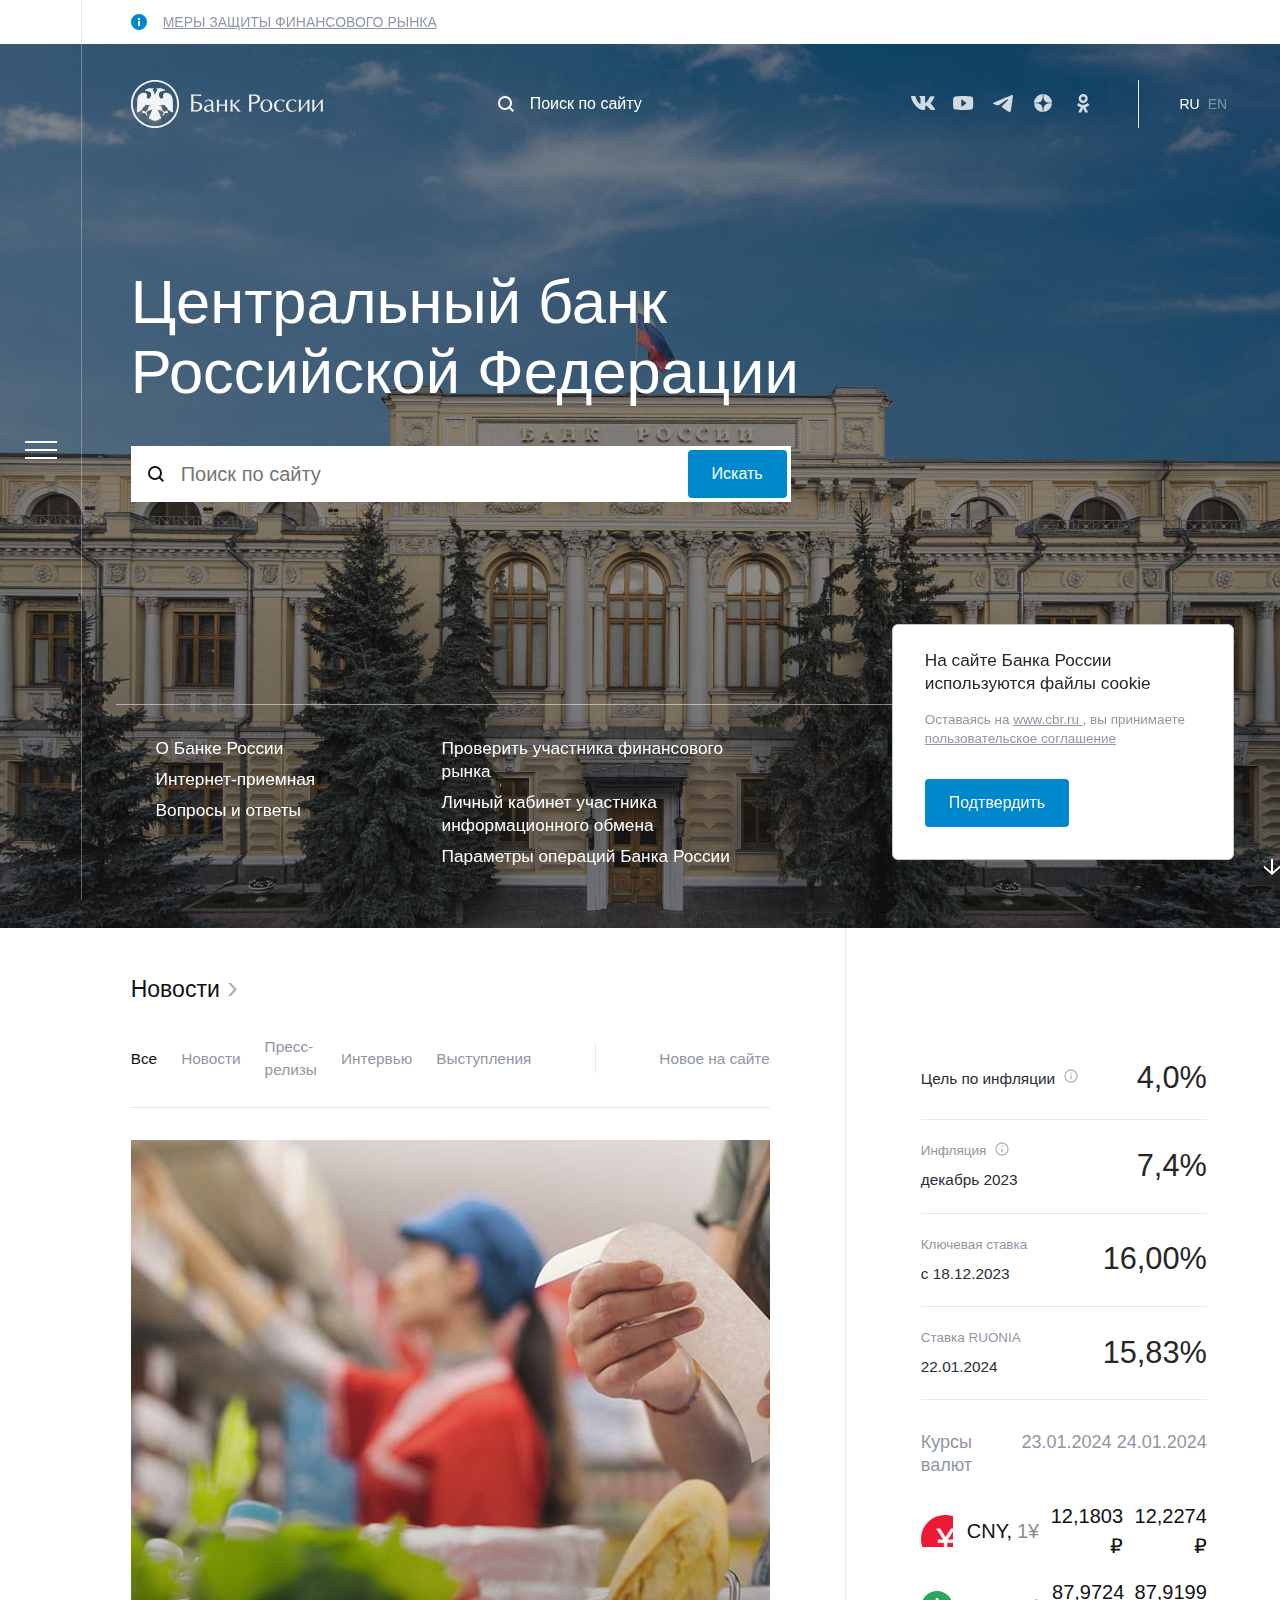
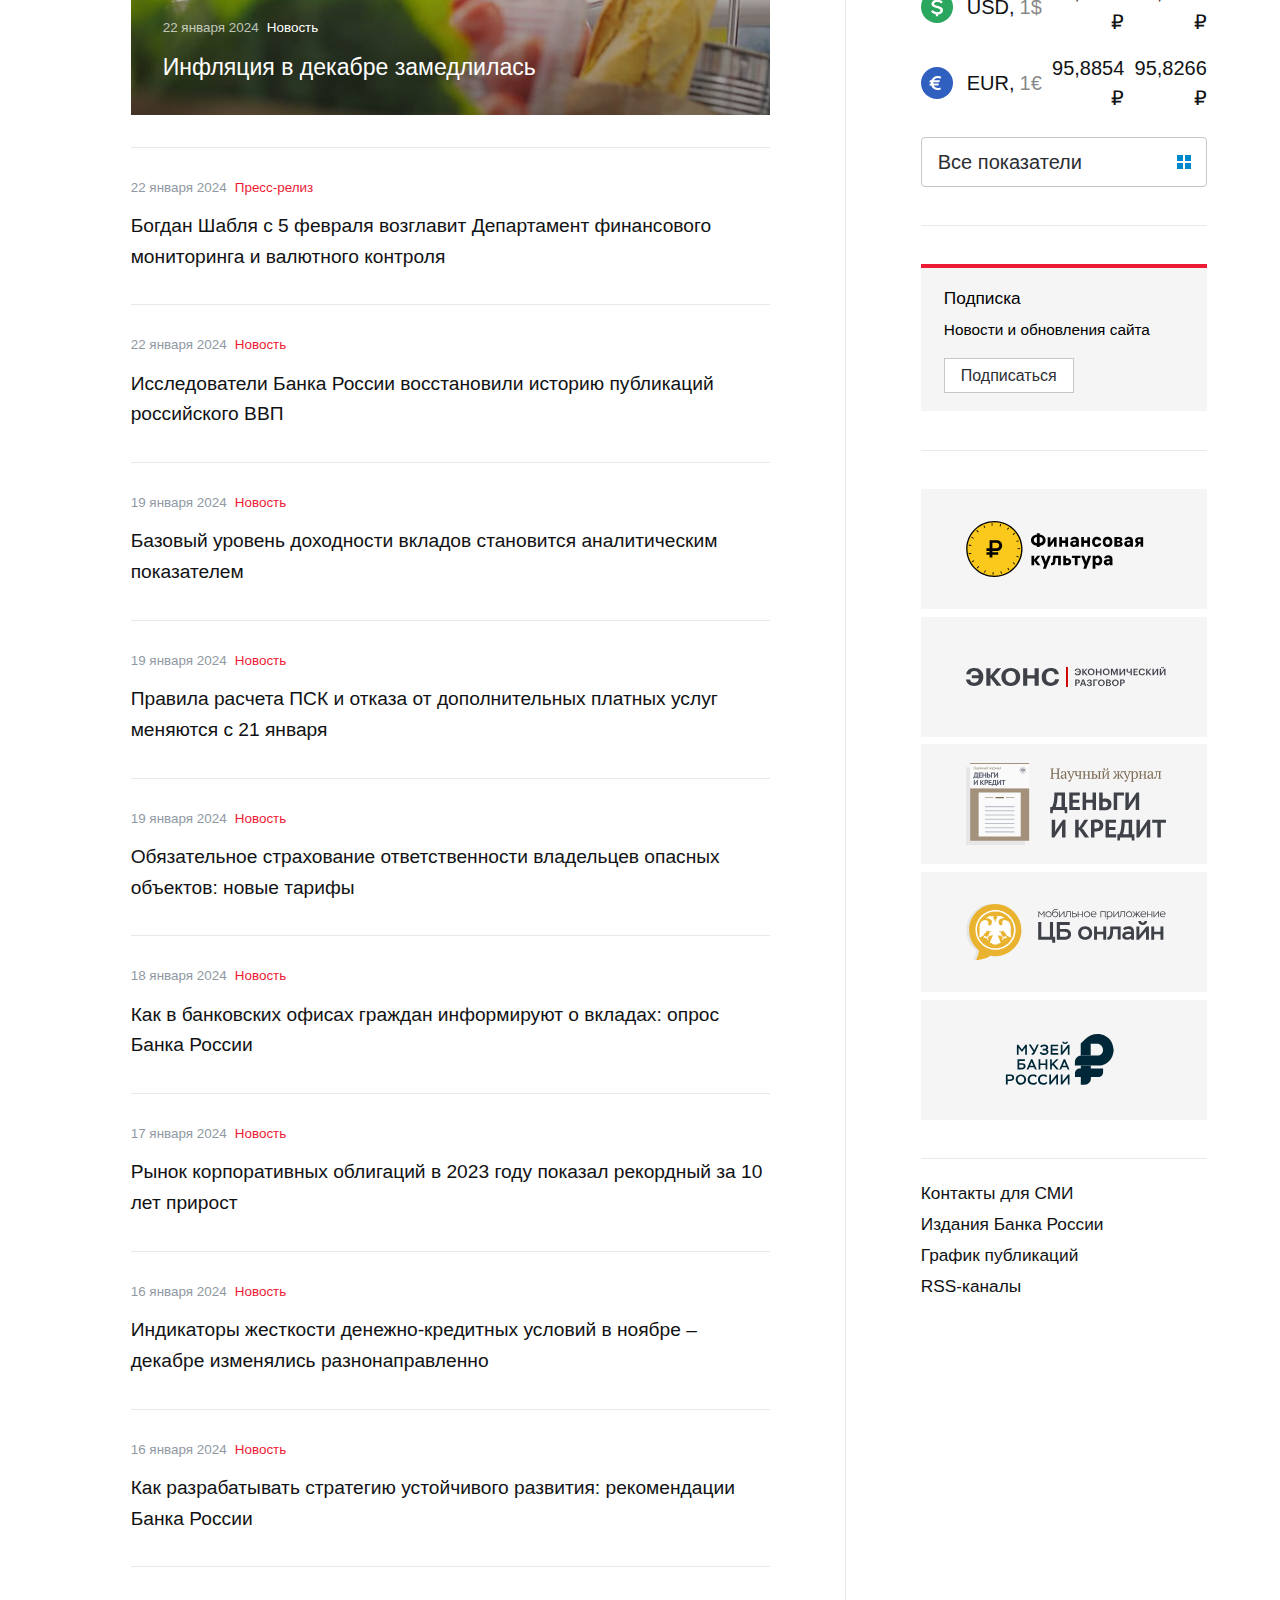
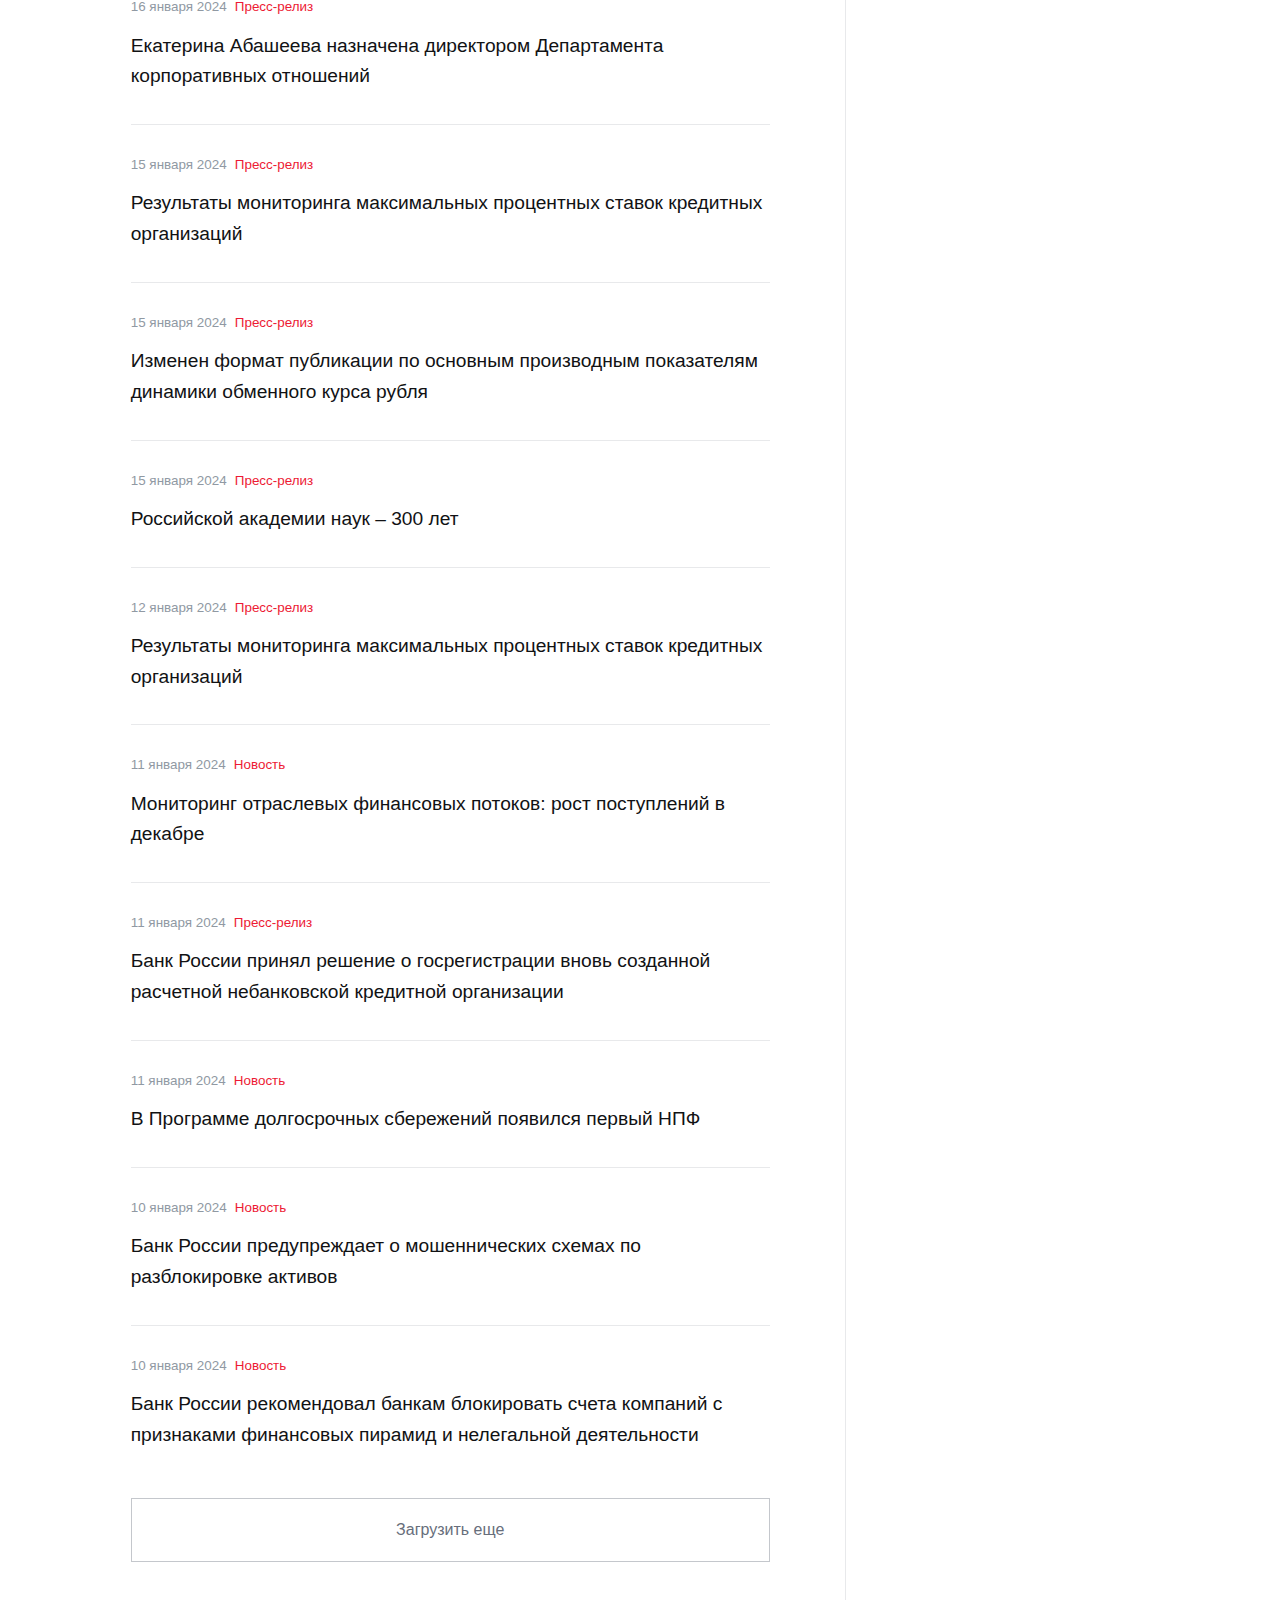
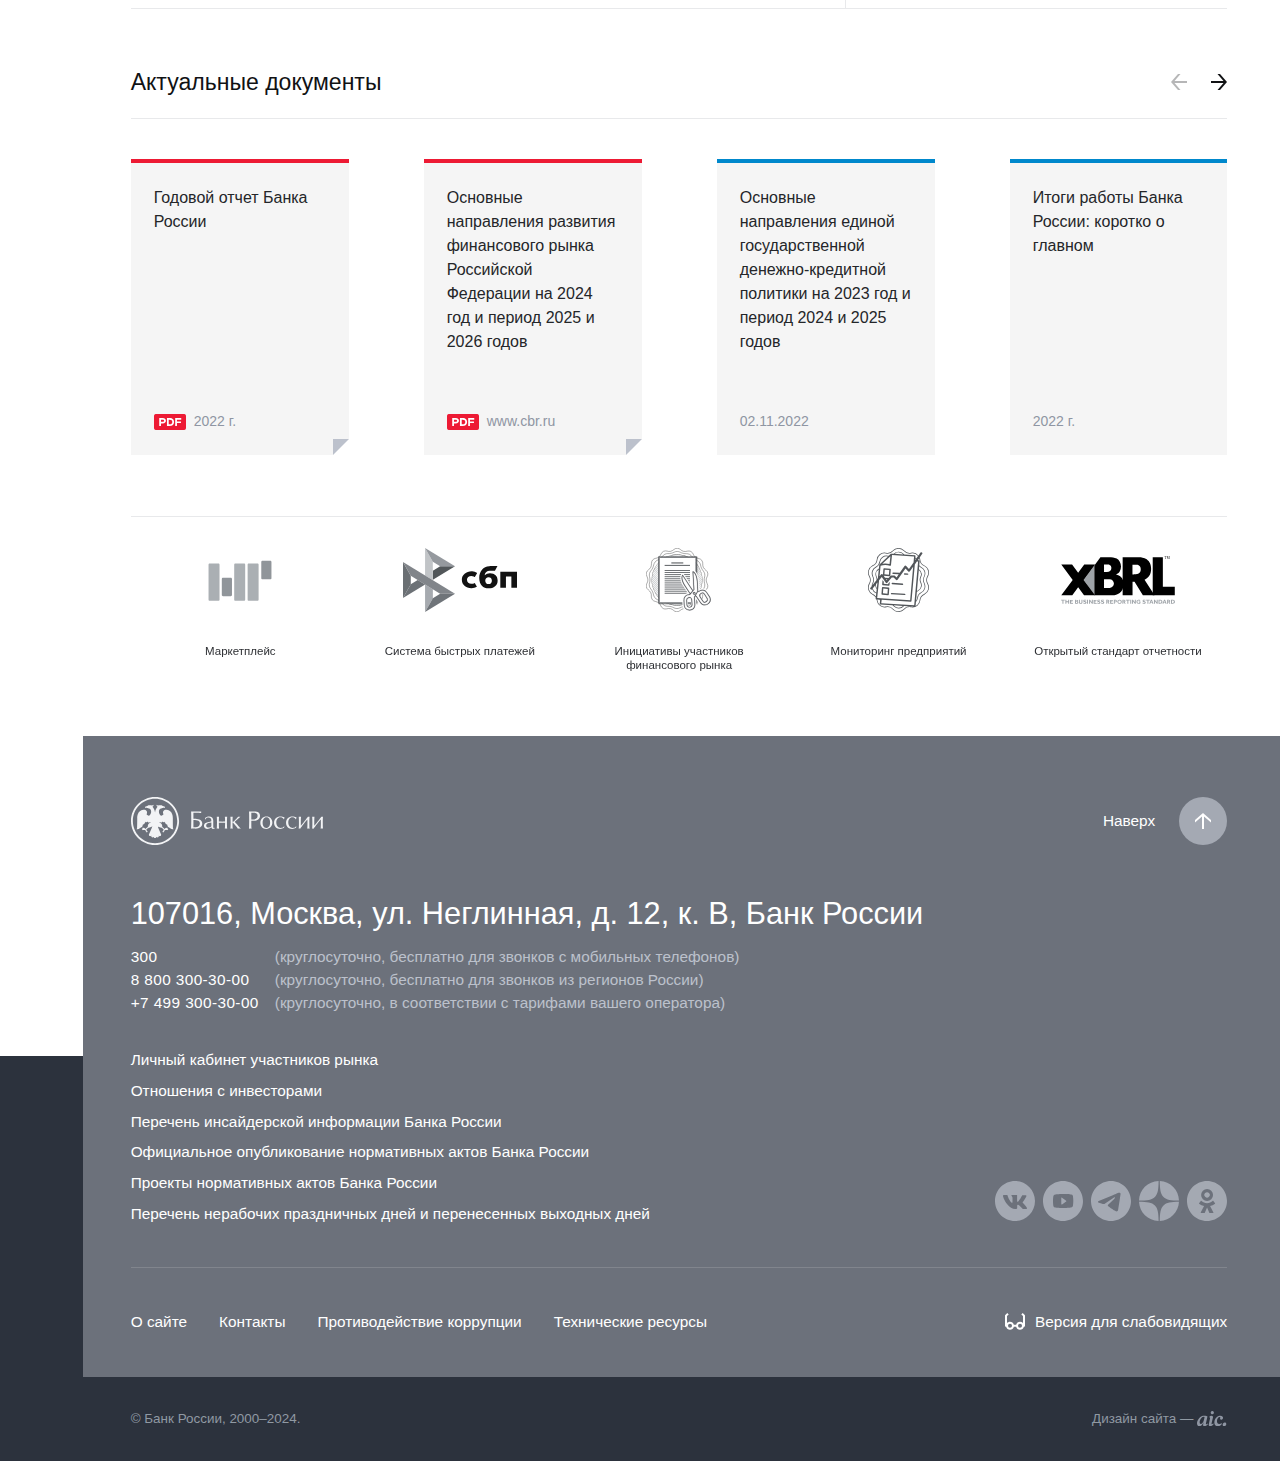
==== commit 45e0a506: "Add files via upload" ====
--- a/index.html
+++ b/index.html
@@ -12,9 +12,12 @@
 
 <body>
 
+    <div class="cookiealert">
+        Lorem ipsum dolor sit amet consectetur, adipisicing elit. Voluptatibus accusamus ad sequi cum, rem odit sapiente id molestias quos incidunt excepturi obcaecati earum, voluptatem rerum fugit dicta porro velit corporis.
+    </div>
     <header class="header">
         <div class="header__protection protection">
-            <div class="container">
+            <div class="offsetMenu">
                 <div class="protection__inner">
                     <a class="protection__link" href="#">
                         <svg xmlns="http://www.w3.org/2000/svg" width="16" height="16">
@@ -28,7 +31,7 @@
                 </div>
             </div>
         </div>
-        <div class="container">
+        <div class="offsetMenu">
             <div class="header__inner">
                 <div class="header__burger burger">
                     <svg xmlns="http://www.w3.org/2000/svg" width="32" height="32">
@@ -118,133 +121,144 @@
 
     <div class="wrapper">
         <main class="main">
-            <section class="main__heading heading">
+            <section class="heading">
                 <div class="heading__swiper heading-swiper swiper">
                     <div class="swiper-wrapper">
                         <div class="heading-swiper__slide heading-slide swiper-slide">
-                            <div class="heading-slide__inner">
-                                <h1 class="heading-slide__title">
-                                    Центральный банк
-                                    <br>
-                                    Российской Федерации
-                                </h1>
-                                <form class="heading-slide__search search" action="#" method="post">
-                                    <svg xmlns="http://www.w3.org/2000/svg" width="16" height="16">
-                                        <path
-                                            d="M2 7c0-2.757 2.243-5 5-5s5 2.243 5 5-2.243 5-5 5-5-2.243-5-5zm14 7.586l-3.399-3.399A6.961 6.961 0 0014 7a7 7 0 10-7 7 6.961 6.961 0 004.187-1.399L14.586 16 16 14.586z"
-                                            fill="#111214" fill-rule="evenodd" />
-                                    </svg>
-                                    <input class="search__input" type="text" placeholder="Поиск по сайту">
-                                    <button class="search__button btn--blue" type="submit">
-                                        Искать
-                                    </button>
-                                </form>
+                            <div class="offsetMenu">
+                                <div class="heading-slide__inner">
+                                    <h1 class="heading-slide__title">
+                                        Центральный банк
+                                        <br>
+                                        Российской Федерации
+                                    </h1>
+                                    <form class="heading-slide__search search" action="#" method="post">
+                                        <svg xmlns="http://www.w3.org/2000/svg" width="16" height="16">
+                                            <path
+                                                d="M2 7c0-2.757 2.243-5 5-5s5 2.243 5 5-2.243 5-5 5-5-2.243-5-5zm14 7.586l-3.399-3.399A6.961 6.961 0 0014 7a7 7 0 10-7 7 6.961 6.961 0 004.187-1.399L14.586 16 16 14.586z"
+                                                fill="#111214" fill-rule="evenodd" />
+                                        </svg>
+                                        <input class="search__input" type="text" placeholder="Поиск по сайту">
+                                        <button class="search__button btn--blue" type="submit">
+                                            Искать
+                                        </button>
+                                    </form>
+                                </div>
                             </div>
                             <img class="heading-slide__img" src="images/heading-img-1.jpg" alt="img">
                         </div>
                         <div class="heading-swiper__slide heading-slide swiper-slide">
-                            <div class="heading-slide__inner">
-                                <div class="heading-slide__suptitle">
-                                    Уральский форум
-                                </div>
-                                <h2 class="heading-slide__title">
-                                    «Кибербезопасность
-                                    <br>
-                                    в финансах»
-                                </h2>
-                                <div class="heading-slide__date">
-                                    14 – 16 февраля 2024 года
-                                </div>
-                                <a class="heading-slide__link btn--blue" href="#">
-                                    Перейти
-                                </a>
+                            <div class="offsetMenu">
+                                <div class="heading-slide__inner">
+                                    <div class="heading-slide__suptitle">
+                                        Уральский форум
+                                    </div>
+                                    <h2 class="heading-slide__title">
+                                        «Кибербезопасность
+                                        <br>
+                                        в финансах»
+                                    </h2>
+                                    <div class="heading-slide__date">
+                                        14 – 16 февраля 2024 года
+                                    </div>
+                                    <a class="heading-slide__link btn--blue" href="#">
+                                        Перейти
+                                    </a>
+                                </div>
                             </div>
                             <img class="heading-slide__img" src="images/heading-img-2.jpg" alt="img">
                         </div>
                         <div class="heading-swiper__slide heading-slide swiper-slide">
-                            <div class="heading-slide__inner">
-                                <div class="heading-slide__suptitle">
-                                    № 5 (2479)
-                                </div>
-                                <h2 class="heading-slide__title">
-                                    Вестник
-                                    <br>
-                                    Банка России
-                                </h2>
-                                <div class="heading-slide__date">
-                                    от 23 января 2024 года
-                                </div>
-                                <a class="heading-slide__link btn--blue" href="#">
-                                    Перейти
-                                </a>
+                            <div class="offsetMenu">
+                                <div class="heading-slide__inner">
+                                    <div class="heading-slide__suptitle">
+                                        № 5 (2479)
+                                    </div>
+                                    <h2 class="heading-slide__title">
+                                        Вестник
+                                        <br>
+                                        Банка России
+                                    </h2>
+                                    <div class="heading-slide__date">
+                                        от 23 января 2024 года
+                                    </div>
+                                    <a class="heading-slide__link btn--blue" href="#">
+                                        Перейти
+                                    </a>
+                                </div>
                             </div>
                             <img class="heading-slide__img" src="images/heading-img-3.jpg" alt="img">
                         </div>
                     </div>
+
                     <div class="heading-swiper__wrapper">
-                        <div class="heading-swiper__wrap">
-                            <div class="heading-swiper__timer">
-                                <div class="heading-swiper__timer-line">
+                        <div class="offsetMenu">
+                            <div class="heading-swiper__wrap">
+                                <div class="heading-swiper__timer">
+                                    <div class="heading-swiper__timer-line">
 
+                                    </div>
+                                </div>
+                                <div class="heading-swiper__pagination"></div>
+                                <div class="heading-swiper__button heading-swiper__button--prev">
+                                    <svg xmlns="http://www.w3.org/2000/svg" width="16" height="16">
+                                        <path d="M0 8l7-8h2.5l-6 7H16v2H3.5l6 7H7z" fill="#111214"
+                                            fill-rule="evenodd" />
+                                    </svg>
+                                </div>
+                                <div class="heading-swiper__button heading-swiper__button--next">
+                                    <svg xmlns="http://www.w3.org/2000/svg" width="16" height="16">
+                                        <path d="M16 8L9 0H6.5l6 7H0v2h12.5l-6 7H9z" fill="#111214"
+                                            fill-rule="evenodd" />
+                                    </svg>
                                 </div>
                             </div>
-                            <div class="heading-swiper__pagination"></div>
-                            <div class="heading-swiper__button heading-swiper__button--prev">
+                            <nav class="heading__nav nav">
+                                <ul class="nav__list">
+                                    <li class="nav__list-item">
+                                        <a class="nav__list-link" href="#">
+                                            О Банке России
+                                        </a>
+                                    </li>
+                                    <li class="nav__list-item">
+                                        <a class="nav__list-link" href="#">
+                                            Интернет-приемная
+                                        </a>
+                                    </li>
+                                    <li class="nav__list-item">
+                                        <a class="nav__list-link" href="#">
+                                            Вопросы и ответы
+                                        </a>
+                                    </li>
+                                </ul>
+                                <ul class="nav__list">
+                                    <li class="nav__list-item">
+                                        <a class="nav__list-link" href="#">
+                                            Проверить участника финансового рынка
+                                        </a>
+                                    </li>
+                                    <li class="nav__list-item">
+                                        <a class="nav__list-link" href="#">
+                                            Личный кабинет участника информационного обмена
+                                        </a>
+                                    </li>
+                                    <li class="nav__list-item">
+                                        <a class="nav__list-link" href="#">
+                                            Параметры операций Банка России
+                                        </a>
+                                    </li>
+                                </ul>
+                            </nav>
+                            <a class="heading__arrow-down arrow-down" href="#home-main">
                                 <svg xmlns="http://www.w3.org/2000/svg" width="16" height="16">
-                                    <path d="M0 8l7-8h2.5l-6 7H16v2H3.5l6 7H7z" fill="#111214" fill-rule="evenodd" />
+                                    <path d="M8 16L0 9V6.5l7 6V0h2v12.5l7-6V9z" fill="#FFF" fill-rule="evenodd" />
                                 </svg>
-                            </div>
-                            <div class="heading-swiper__button heading-swiper__button--next">
-                                <svg xmlns="http://www.w3.org/2000/svg" width="16" height="16">
-                                    <path d="M16 8L9 0H6.5l6 7H0v2h12.5l-6 7H9z" fill="#111214" fill-rule="evenodd" />
-                                </svg>
-                            </div>
+                            </a>
                         </div>
-                        <nav class="heading__nav nav">
-                            <ul class="nav__list">
-                                <li class="nav__list-item">
-                                    <a class="nav__list-link" href="#">
-                                        О Банке России
-                                    </a>
-                                </li>
-                                <li class="nav__list-item">
-                                    <a class="nav__list-link" href="#">
-                                        Интернет-приемная
-                                    </a>
-                                </li>
-                                <li class="nav__list-item">
-                                    <a class="nav__list-link" href="#">
-                                        Вопросы и ответы
-                                    </a>
-                                </li>
-                            </ul>
-                            <ul class="nav__list">
-                                <li class="nav__list-item">
-                                    <a class="nav__list-link" href="#">
-                                        Проверить участника финансового рынка
-                                    </a>
-                                </li>
-                                <li class="nav__list-item">
-                                    <a class="nav__list-link" href="#">
-                                        Личный кабинет участника информационного обмена
-                                    </a>
-                                </li>
-                                <li class="nav__list-item">
-                                    <a class="nav__list-link" href="#">
-                                        Параметры операций Банка России
-                                    </a>
-                                </li>
-                            </ul>
-                        </nav>
-                        <a class="heading__arrow-down arrow-down" href="#home-main">
-                            <svg xmlns="http://www.w3.org/2000/svg" width="16" height="16">
-                                <path d="M8 16L0 9V6.5l7 6V0h2v12.5l7-6V9z" fill="#FFF" fill-rule="evenodd" />
-                            </svg>
-                        </a>
                     </div>
                 </div>
             </section>
-            <div class="main__burger burger">
+            <div class="burger">
                 <svg xmlns="http://www.w3.org/2000/svg" width="32" height="32">
                     <path fill="#FFF" d="M0 7h32v2H0zm0 8h32v2H0zm0 8h32v2H0z" fill-rule="evenodd" />
                 </svg>
@@ -2083,9 +2097,11 @@
                                                     </g>
                                                 </svg>
                                                 <span class="aside-list__text-info">
-                                                    Цель по инфляции устанавливается для показателя инфляции, отражающего
+                                                    Цель по инфляции устанавливается для показателя инфляции,
+                                                    отражающего
                                                     темп
-                                                    прироста потребительских цен к соответствующему месяцу предыдущего года
+                                                    прироста потребительских цен к соответствующему месяцу предыдущего
+                                                    года
                                                 </span>
                                             </div>
                                         </div>
@@ -2125,7 +2141,7 @@
                                         </div>
                                         <div class="aside-list__digits">
                                             7,4%
-    
+
                                         </div>
                                     </li>
                                     <li class="aside-list__item">
@@ -2178,7 +2194,8 @@
                                         </div>
                                         <div class="rate__row rate-row">
                                             <div class="rate-row__box">
-                                                <svg xmlns="http://www.w3.org/2000/svg" width="48" height="48" fill="none">
+                                                <svg xmlns="http://www.w3.org/2000/svg" width="48" height="48"
+                                                    fill="none">
                                                     <circle cx="24" cy="24" r="24" fill="#ED1A34" />
                                                     <path
                                                         d="M23.033 36v.3h3.045v-8.556h6.11V24.7H26.66l6.704-10.539.294-.461h-3.615l-.088.14-5.4 8.522-5.399-8.523-.088-.139h-3.614l.293.461L22.45 24.7h-5.529v3.044h6.111V36z"
@@ -2255,14 +2272,467 @@
                                         </svg>
                                     </a>
                                 </div>
+                                <div class="aside__subscribe subscribe">
+                                    <div class="subscribe__inner">
+                                        <h4 class="subscribe__title">
+                                            Подписка
+                                        </h4>
+                                        <div class="subscribe__text">
+                                            Новости и обновления сайта
+                                        </div>
+                                        <a class="subscribe__link" href="#">
+                                            Подписаться
+                                        </a>
+                                    </div>
+                                </div>
+                                <div class="aside__resources resources">
+                                    <a class="resources__link" href="#">
+                                        <img class="resources__link-img" src="images/resources-img-1.svg" alt="img">
+                                    </a>
+                                    <a class="resources__link" href="#">
+                                        <img class="resources__link-img" src="images/resources-img-2.svg" alt="img">
+                                    </a>
+                                    <a class="resources__link" href="#">
+                                        <img class="resources__link-img" src="images/resources-img-3.svg" alt="img">
+                                    </a>
+                                    <a class="resources__link" href="#">
+                                        <img class="resources__link-img" src="images/resources-img-4.svg" alt="img">
+                                    </a>
+                                    <a class="resources__link" href="#">
+                                        <img class="resources__link-img" src="images/resources-img-5.svg" alt="img">
+                                    </a>
+                                </div>
+                                <div class="aside__popular popular">
+                                    <div class="popular__links">
+                                        <a class="popular__links-link" href="#">
+                                            Контакты для СМИ
+                                        </a>
+                                        <a class="popular__links-link" href="#">
+                                            Издания Банка России
+                                        </a>
+                                        <a class="popular__links-link" href="#">
+                                            График публикаций
+                                        </a>
+                                        <a class="popular__links-link" href="#">
+                                            RSS-каналы
+                                        </a>
+                                    </div>
+                                </div>
+                            </div>
+                        </div>
+                    </div>
+                    <section class="materials">
+                        <div class="materials__top materials-top">
+                            <h2 class="materials-top__title">
+                                Актуальные документы
+                            </h2>
+                            <div class="materials-top__box">
+                                <div class="materials-top__box-button materials-top__box-button--prev">
+                                    <svg xmlns="http://www.w3.org/2000/svg" width="16" height="16">
+                                        <path d="M0 8l7-8h2.5l-6 7H16v2H3.5l6 7H7z" fill="#111214"
+                                            fill-rule="evenodd" />
+                                    </svg>
+                                </div>
+                                <div class="materials-top__box-button materials-top__box-button--next">
+                                    <svg xmlns="http://www.w3.org/2000/svg" width="16" height="16">
+                                        <path d="M16 8L9 0H6.5l6 7H0v2h12.5l-6 7H9z" fill="#111214"
+                                            fill-rule="evenodd" />
+                                    </svg>
+                                </div>
+                            </div>
+                        </div>
+                        <div class="swiper__materials materials-swiper swiper">
+                            <div class="swiper-wrapper">
+                                <div class="materials-swiper__slide materials-slide materials-slide--pdf swiper-slide">
+                                    <a class="materials-slide__link materials-link" href="#">
+                                        <p class="materials-link__text">
+                                            Годовой отчет Банка России
+                                        </p>
+                                        <div class="materials-link__subtext">
+                                            <svg xmlns="http://www.w3.org/2000/svg" width="32" height="16">
+                                                <g fill="none" fill-rule="evenodd">
+                                                    <path fill="#ED1A34"
+                                                        d="M2.564 0h26.872c.892 0 1.215.093 1.54.267.327.174.583.43.757.756.174.326.267.65.267 1.54v10.873c0 .892-.093 1.215-.267 1.54a1.81 1.81 0 01-.756.757c-.326.174-.65.267-1.54.267H2.563c-.892 0-1.215-.093-1.54-.267a1.817 1.817 0 01-.757-.756C.093 14.65 0 14.327 0 13.437V2.563c0-.892.093-1.215.267-1.54a1.81 1.81 0 01.756-.757C1.35.093 1.673 0 2.563 0z" />
+                                                    <path fill="#FFF" fill-rule="nonzero"
+                                                        d="M6.987 12H5.216V3.999H8.53c2.72 0 3.395 1.44 3.395 2.755 0 1.348-.868 2.731-3.395 2.731H6.987V12zm1.59-6.344h-1.59v2.172h1.52c1.11 0 1.578-.411 1.578-1.086 0-.628-.389-1.086-1.509-1.086zM12.953 12V3.999h2.537c3.43 0 4.607 1.806 4.607 3.898 0 2.286-1.418 4.103-4.778 4.103h-2.366zm2.515-6.344h-.743v4.687h.743c2 0 2.8-.96 2.8-2.446 0-1.35-.72-2.24-2.8-2.24zM21.184 12V3.999h6.057v1.657h-4.286v1.75h4v1.656h-4V12h-1.771z" />
+                                                </g>
+                                            </svg>
+                                            <span>
+                                                2022 г.
+                                            </span>
+                                        </div>
+                                    </a>
+                                </div>
+                                <div class="materials-swiper__slide materials-slide materials-slide--pdf swiper-slide">
+                                    <a class="materials-slide__link materials-link" href="#">
+                                        <p class="materials-link__text">
+                                            Основные направления развития
+                                            финансового рынка Российской
+                                            Федерации на 2024 год и период
+                                            2025 и 2026 годов
+                                        </p>
+                                        <div class="materials-link__subtext">
+                                            <svg xmlns="http://www.w3.org/2000/svg" width="32" height="16">
+                                                <g fill="none" fill-rule="evenodd">
+                                                    <path fill="#ED1A34"
+                                                        d="M2.564 0h26.872c.892 0 1.215.093 1.54.267.327.174.583.43.757.756.174.326.267.65.267 1.54v10.873c0 .892-.093 1.215-.267 1.54a1.81 1.81 0 01-.756.757c-.326.174-.65.267-1.54.267H2.563c-.892 0-1.215-.093-1.54-.267a1.817 1.817 0 01-.757-.756C.093 14.65 0 14.327 0 13.437V2.563c0-.892.093-1.215.267-1.54a1.81 1.81 0 01.756-.757C1.35.093 1.673 0 2.563 0z" />
+                                                    <path fill="#FFF" fill-rule="nonzero"
+                                                        d="M6.987 12H5.216V3.999H8.53c2.72 0 3.395 1.44 3.395 2.755 0 1.348-.868 2.731-3.395 2.731H6.987V12zm1.59-6.344h-1.59v2.172h1.52c1.11 0 1.578-.411 1.578-1.086 0-.628-.389-1.086-1.509-1.086zM12.953 12V3.999h2.537c3.43 0 4.607 1.806 4.607 3.898 0 2.286-1.418 4.103-4.778 4.103h-2.366zm2.515-6.344h-.743v4.687h.743c2 0 2.8-.96 2.8-2.446 0-1.35-.72-2.24-2.8-2.24zM21.184 12V3.999h6.057v1.657h-4.286v1.75h4v1.656h-4V12h-1.771z" />
+                                                </g>
+                                            </svg>
+                                            <span>
+                                                www.cbr.ru
+                                            </span>
+                                        </div>
+                                    </a>
+                                </div>
+                                <div class="materials-swiper__slide materials-slide swiper-slide">
+                                    <a class="materials-slide__link materials-link" href="#">
+                                        <p class="materials-link__text">
+                                            Основные направления единой
+                                            государственной денежно-кредитной
+                                            политики на 2023 год и
+                                            период 2024 и 2025 годов
+                                        </p>
+                                        <div class="materials-link__subtext">
+                                            <span>
+                                                02.11.2022
+                                            </span>
+                                        </div>
+                                    </a>
+                                </div>
+                                <div class="materials-swiper__slide materials-slide swiper-slide">
+                                    <a class="materials-slide__link materials-link" href="#">
+                                        <p class="materials-link__text">
+                                            Итоги работы Банка России:
+                                            коротко о главном
+                                        </p>
+                                        <div class="materials-link__subtext">
+                                            <span>
+                                                2022 г.
+                                            </span>
+                                        </div>
+                                    </a>
+                                </div>
+                                <div class="materials-swiper__slide materials-slide swiper-slide">
+                                    <a class="materials-slide__link materials-link" href="#">
+                                        <p class="materials-link__text">
+                                            Стратегия развития национальной
+                                            платежной системы на 2021 – 2023
+                                            годы
+                                        </p>
+                                        <div class="materials-link__subtext">
+                                            <span>
+                                                Основные документы
+                                            </span>
+                                        </div>
+                                    </a>
+                                </div>
+                                <div class="materials-swiper__slide materials-slide materials-slide--pdf swiper-slide">
+                                    <a class="materials-slide__link materials-link" href="#">
+                                        <p class="materials-link__text">
+                                            Основные направления развития
+                                            наличного денежного обращения на
+                                            2021–2025 годы
+                                        </p>
+                                        <div class="materials-link__subtext">
+                                            <svg xmlns="http://www.w3.org/2000/svg" width="32" height="16">
+                                                <g fill="none" fill-rule="evenodd">
+                                                    <path fill="#ED1A34"
+                                                        d="M2.564 0h26.872c.892 0 1.215.093 1.54.267.327.174.583.43.757.756.174.326.267.65.267 1.54v10.873c0 .892-.093 1.215-.267 1.54a1.81 1.81 0 01-.756.757c-.326.174-.65.267-1.54.267H2.563c-.892 0-1.215-.093-1.54-.267a1.817 1.817 0 01-.757-.756C.093 14.65 0 14.327 0 13.437V2.563c0-.892.093-1.215.267-1.54a1.81 1.81 0 01.756-.757C1.35.093 1.673 0 2.563 0z" />
+                                                    <path fill="#FFF" fill-rule="nonzero"
+                                                        d="M6.987 12H5.216V3.999H8.53c2.72 0 3.395 1.44 3.395 2.755 0 1.348-.868 2.731-3.395 2.731H6.987V12zm1.59-6.344h-1.59v2.172h1.52c1.11 0 1.578-.411 1.578-1.086 0-.628-.389-1.086-1.509-1.086zM12.953 12V3.999h2.537c3.43 0 4.607 1.806 4.607 3.898 0 2.286-1.418 4.103-4.778 4.103h-2.366zm2.515-6.344h-.743v4.687h.743c2 0 2.8-.96 2.8-2.446 0-1.35-.72-2.24-2.8-2.24zM21.184 12V3.999h6.057v1.657h-4.286v1.75h4v1.656h-4V12h-1.771z" />
+                                                </g>
+                                            </svg>
+                                        </div>
+                                    </a>
+                                </div>
+                                <div class="materials-swiper__slide materials-slide materials-slide--pdf swiper-slide">
+                                    <a class="materials-slide__link materials-link" href="#">
+                                        <p class="materials-link__text">
+                                            Основные направления развития
+                                            технологий SupTech и RegTech на
+                                            период 2021 – 2023 годов
+                                        </p>
+                                        <div class="materials-link__subtext">
+                                            <svg xmlns="http://www.w3.org/2000/svg" width="32" height="16">
+                                                <g fill="none" fill-rule="evenodd">
+                                                    <path fill="#ED1A34"
+                                                        d="M2.564 0h26.872c.892 0 1.215.093 1.54.267.327.174.583.43.757.756.174.326.267.65.267 1.54v10.873c0 .892-.093 1.215-.267 1.54a1.81 1.81 0 01-.756.757c-.326.174-.65.267-1.54.267H2.563c-.892 0-1.215-.093-1.54-.267a1.817 1.817 0 01-.757-.756C.093 14.65 0 14.327 0 13.437V2.563c0-.892.093-1.215.267-1.54a1.81 1.81 0 01.756-.757C1.35.093 1.673 0 2.563 0z" />
+                                                    <path fill="#FFF" fill-rule="nonzero"
+                                                        d="M6.987 12H5.216V3.999H8.53c2.72 0 3.395 1.44 3.395 2.755 0 1.348-.868 2.731-3.395 2.731H6.987V12zm1.59-6.344h-1.59v2.172h1.52c1.11 0 1.578-.411 1.578-1.086 0-.628-.389-1.086-1.509-1.086zM12.953 12V3.999h2.537c3.43 0 4.607 1.806 4.607 3.898 0 2.286-1.418 4.103-4.778 4.103h-2.366zm2.515-6.344h-.743v4.687h.743c2 0 2.8-.96 2.8-2.446 0-1.35-.72-2.24-2.8-2.24zM21.184 12V3.999h6.057v1.657h-4.286v1.75h4v1.656h-4V12h-1.771z" />
+                                                </g>
+                                            </svg>
+                                        </div>
+                                    </a>
+                                </div>
+                                <div class="materials-swiper__slide materials-slide swiper-slide">
+                                    <a class="materials-slide__link materials-link" href="#">
+                                        <p class="materials-link__text">
+                                            Доклад о денежно-кредитной
+                                            политике
+                                        </p>
+                                        <div class="materials-link__subtext">
+                                            <span>
+                                                Выпуск № 4 (40) • Октябрь
+                                            </span>
+                                        </div>
+                                    </a>
+                                </div>
+                                <div class="materials-swiper__slide materials-slide swiper-slide">
+                                    <a class="materials-slide__link materials-link" href="#">
+                                        <p class="materials-link__text">
+                                            Обзор финансовой стабильности
+                                        </p>
+                                        <div class="materials-link__subtext">
+                                            <span>
+                                                II – III кварталы 2023 г.
+                                            </span>
+                                        </div>
+                                    </a>
+                                </div>
+                                <div class="materials-swiper__slide materials-slide materials-slide--pdf swiper-slide">
+                                    <a class="materials-slide__link materials-link" href="#">
+                                        <p class="materials-link__text">
+                                            Перспективные направления
+                                            развития банковского
+                                            регулирования и надзора
+                                        </p>
+                                        <div class="materials-link__subtext">
+                                            <svg xmlns="http://www.w3.org/2000/svg" width="32" height="16">
+                                                <g fill="none" fill-rule="evenodd">
+                                                    <path fill="#ED1A34"
+                                                        d="M2.564 0h26.872c.892 0 1.215.093 1.54.267.327.174.583.43.757.756.174.326.267.65.267 1.54v10.873c0 .892-.093 1.215-.267 1.54a1.81 1.81 0 01-.756.757c-.326.174-.65.267-1.54.267H2.563c-.892 0-1.215-.093-1.54-.267a1.817 1.817 0 01-.757-.756C.093 14.65 0 14.327 0 13.437V2.563c0-.892.093-1.215.267-1.54a1.81 1.81 0 01.756-.757C1.35.093 1.673 0 2.563 0z" />
+                                                    <path fill="#FFF" fill-rule="nonzero"
+                                                        d="M6.987 12H5.216V3.999H8.53c2.72 0 3.395 1.44 3.395 2.755 0 1.348-.868 2.731-3.395 2.731H6.987V12zm1.59-6.344h-1.59v2.172h1.52c1.11 0 1.578-.411 1.578-1.086 0-.628-.389-1.086-1.509-1.086zM12.953 12V3.999h2.537c3.43 0 4.607 1.806 4.607 3.898 0 2.286-1.418 4.103-4.778 4.103h-2.366zm2.515-6.344h-.743v4.687h.743c2 0 2.8-.96 2.8-2.446 0-1.35-.72-2.24-2.8-2.24zM21.184 12V3.999h6.057v1.657h-4.286v1.75h4v1.656h-4V12h-1.771z" />
+                                                </g>
+                                            </svg>
+                                        </div>
+                                    </a>
+                                </div>
+                            </div>
+                        </div>
+                    </section>
+                    <section class="banners">
+                        <div class="banners__swiper banners-swiper swiper">
+                            <div class="swiper-wrapper">
+                                <div class="banners-swiper__slide banners-slide swiper-slide">
+                                    <div class="banners-slide__inner">
+                                        <div class="banners-slide__img">
+                                            <img class="banners-slide__img-image" src="images/banners-img-1.svg"
+                                                alt="img">
+                                        </div>
+                                        <div class="banners-slide__text">
+                                            Маркетплейс
+                                        </div>
+                                    </div>
+                                </div>
+                                <div class="banners-swiper__slide banners-slide swiper-slide">
+                                    <div class="banners-slide__inner">
+                                        <div class="banners-slide__img">
+                                            <img class="banners-slide__img-image" src="images/banners-img-2.svg"
+                                                alt="img">
+                                        </div>
+                                        <div class="banners-slide__text">
+                                            Система быстрых платежей
+                                        </div>
+                                    </div>
+                                </div>
+                                <div class="banners-swiper__slide banners-slide swiper-slide">
+                                    <div class="banners-slide__inner">
+                                        <div class="banners-slide__img">
+                                            <img class="banners-slide__img-image" src="images/banners-img-3.svg"
+                                                alt="img">
+                                        </div>
+                                        <div class="banners-slide__text">
+                                            Инициативы участников финансового рынка
+                                        </div>
+                                    </div>
+                                </div>
+                                <div class="banners-swiper__slide banners-slide swiper-slide">
+                                    <div class="banners-slide__inner">
+                                        <div class="banners-slide__img">
+                                            <img class="banners-slide__img-image" src="images/banners-img-4.svg"
+                                                alt="img">
+                                        </div>
+                                        <div class="banners-slide__text">
+                                            Мониторинг предприятий
+                                        </div>
+                                    </div>
+                                </div>
+                                <div class="banners-swiper__slide banners-slide swiper-slide">
+                                    <div class="banners-slide__inner">
+                                        <div class="banners-slide__img">
+                                            <img class="banners-slide__img-image" src="images/banners-img-5.svg"
+                                                alt="img">
+                                        </div>
+                                        <div class="banners-slide__text">
+                                            Открытый стандарт отчетности
+                                        </div>
+                                    </div>
+                                </div>
+                            </div>
+                        </div>
+                    </section>
+                </div>
+            </div>
+            <section class="popup-cookies">
+                <div class="popup-cookies__inner">
+                    <h4 class="popup-cookies__title">
+                        На сайте Банка России используются файлы cookie
+                    </h4>
+                    <p class="popup-cookies__text">
+                        Оставаясь на
+                        <a href="#">
+                            www.cbr.ru
+                        </a>
+                        , вы принимаете
+                        <a href="#">
+                            пользовательское соглашение
+                        </a>
+                    </p>
+                    <a class="popup-cookies__link btn--blue" href="#">
+                        Подтвердить
+                    </a>
+                </div>
+            </section>
+        </main>
+        <footer class="footer">
+            <div class="offsetMenu">
+                <div class="footer__inner">
+                    <div class="footer__wrapper">
+                        <div class="footer__top">
+                            <a class="footer__top-logo logo" href="#">
+                                <img class="logo__img" src="images/logo.svg" alt="logo">
+                            </a>
+                            <a class="footer__top-arrow" href="#">
+                                <span>
+                                    Наверх
+                                </span>
+                                <span>
+                                    <svg xmlns="http://www.w3.org/2000/svg" width="16" height="16">
+                                        <path d="M8 0L0 7v2.5l7-6V16h2V3.5l7 6V7z" fill="#FFF" fill-rule="evenodd" />
+                                    </svg>
+                                </span>
+                            </a>
+                        </div>
+                        <div class="footer__contacts contacts">
+                            <div class="contacts__address">
+                                107016, Москва, ул. Неглинная, д. 12, к. В, Банк
+                                России
+                            </div>
+                            <div class="contacts__phones phones">
+                                <div class="phones__phone phones-phone">
+                                    <a class="phones-phone__link" href="tel:300">
+                                        300
+                                    </a>
+                                    <span>
+                                        (круглосуточно, бесплатно для звонков с мобильных телефонов)
+                                    </span>
+                                </div>
+                                <div class="phones__phone phones-phone">
+                                    <a class="phones-phone__link" href="tel:88003003000">
+                                        8 800 300-30-00
+                                    </a>
+                                    <span>
+                                        (круглосуточно, бесплатно для звонков из регионов России)
+                                    </span>
+                                </div>
+                                <div class="phones__phone phones-phone">
+                                    <a class="phones-phone__link" href="tel:74993003000">
+                                        +7 499 300-30-00
+                                    </a>
+                                    <span>
+                                        (круглосуточно, в соответствии с тарифами вашего оператора)
+                                    </span>
+                                </div>
+                            </div>
+                        </div>
+                        <div class="footer__main footer-main">
+                            <div class="footer-main__footer-menu footer-menu">
+                                <a class="footer-menu__link" href="#">
+                                    Личный кабинет участников рынка
+                                </a>
+                                <a class="footer-menu__link" href="#">
+                                    Отношения с инвесторами
+                                </a>
+                                <a class="footer-menu__link" href="#">
+                                    Перечень инсайдерской информации Банка России
+                                </a>
+                                <a class="footer-menu__link" href="#">
+                                    Официальное опубликование нормативных актов Банка России
+                                </a>
+                                <a class="footer-menu__link" href="#">
+                                    Проекты нормативных актов Банка России
+                                </a>
+                                <a class="footer-menu__link" href="#">
+                                    Перечень нерабочих праздничных дней и перенесенных выходных дней
+                                </a>
+                            </div>
+                            <div class="footer-main__networks networks">
+                                <a class="networks__link" href="#">
+                                    <img class="networks__link-img" src="images/networks-1.svg" alt="img">
+                                </a>
+                                <a class="networks__link" href="#">
+                                    <img class="networks__link-img" src="images/networks-2.svg" alt="img">
+                                </a>
+                                <a class="networks__link" href="#">
+                                    <img class="networks__link-img" src="images/networks-3.svg" alt="img">
+                                </a>
+                                <a class="networks__link" href="#">
+                                    <img class="networks__link-img" src="images/networks-4.svg" alt="img">
+                                </a>
+                                <a class="networks__link" href="#">
+                                    <img class="networks__link-img" src="images/networks-5.svg" alt="img">
+                                </a>
+                            </div>
+                        </div>
+                        <div class="footer__info footer-info">
+                            <div class="footer-info__menu">
+                                <a class="footer-info__menu-link" href="#">
+                                    О сайте
+                                </a>
+                                <a class="footer-info__menu-link" href="#">
+                                    Контакты
+                                </a>
+                                <a class="footer-info__menu-link" href="#">
+                                    Противодействие коррупции
+                                </a>
+                                <a class="footer-info__menu-link" href="#">
+                                    Технические ресурсы
+                                </a>
+                            </div>
+                            <div class="footer-info__visually-impaired">
+                                <svg xmlns="http://www.w3.org/2000/svg" width="20" height="17">
+                                    <path
+                                        d="M15 14.707a2 2 0 112-2c0 1.103-.897 2-2 2m-10 0a2 2 0 112-2c0 1.103-.897 2-2 2M19.707 2l-2-2-1.414 1.414L18 3.121v6.969a3.976 3.976 0 00-3-1.383c-1.858 0-3.41 1.279-3.857 3H8.857c-.447-1.721-1.999-3-3.857-3-1.2 0-2.266.543-3 1.383V3.121l1.707-1.707L2.293 0l-2 2A.996.996 0 000 2.707v10c0 .547.382 1 1.143 1 .447 1.721 1.999 3 3.857 3s3.41-1.279 3.857-3h2.286c.447 1.721 1.999 3 3.857 3s3.41-1.279 3.857-3c.761 0 1.143-.453 1.143-1v-10A.996.996 0 0019.707 2"
+                                        fill="#FFF" fill-rule="evenodd" />
+                                </svg>
+                                <span>
+                                    Версия для слабовидящих
+                                </span>
                             </div>
                         </div>
                     </div>
                 </div>
+                <div class="footer__bottom footer-bottom">
+                    <div class="footer-bottom__inner">
+                        <div class="footer-bottom__text">
+                            © Банк России, 2000–2024.
+                        </div>
+                        <div class="footer-bottom__subtext">
+                            Дизайн сайта —
+                            <a href="#">
+                                <svg xmlns="http://www.w3.org/2000/svg" width="30" height="16">
+                                    <path
+                                        d="M25.62 13.806c0 .939.689 1.46 1.523 1.46 1.25 0 2.15-1.064 2.15-2.211 0-.856-.48-1.503-1.5-1.503-1.293 0-2.17 1.128-2.17 2.254M12.164 6.441c.292-.104.542-.188.771-.063.23.126.23.48.084 1.127l-1.168 5.446a4.29 4.29 0 00-.105.959c0 .689.459 1.335 1.356 1.335 1.461 0 2.733-1.043 3.63-2.336l-.48-.46s-.73.732-1.377.732c-.27 0-.438-.146-.312-.647L15.71 7.61c.146-.647.271-1.064.271-1.46 0-.376-.124-1.336-1.335-1.336-.939 0-1.836.439-2.566 1.5l.084.127zm1.543-4.856c-.083.94.584 1.69 1.46 1.69A1.712 1.712 0 0016.9 1.712C16.983.811 16.315 0 15.439 0c-.9.003-1.65.69-1.732 1.585m11.288 11.261c-.293.563-1.712 2.4-4.152 2.4-2.337 0-3.506-1.67-3.506-3.84 0-1.856.898-3.9 2.296-5.11 1.335-1.17 2.545-1.482 3.776-1.482 1.857 0 2.608 1.022 2.608 2.045 0 .813-.564 1.815-1.69 1.815-.626 0-1.127-.334-1.356-1 .292-.25.396-.647.396-1a.725.725 0 00-.75-.71c-1.315 0-2.65 1.628-2.65 4.382 0 1.481.773 2.754 2.274 2.754.773 0 1.585-.146 2.358-.75l.396.496zM7.156 7.984c-.292 1.336-.459 1.879-.939 2.838-.48.94-1.293 2.087-2.315 2.087-.96 0-1.232-.689-1.232-1.65 0-2.17 1.941-5.405 3.881-5.405.5 0 .814.104 1 .334l-.395 1.796zm3.463 4.466s-.668.772-1.377.772c-.292 0-.438-.25-.334-.71l1.544-7.136c-.188-.145-1.522-.563-3.15-.563-1.836 0-3.609.543-5.174 2.317C.5 8.986 0 11.072 0 12.303c0 1.544.667 2.942 2.253 2.942 1.585 0 3.443-1.4 4.694-4.55l.063.021s-.918 2.17-.918 3.234c0 .627.167 1.294 1.19 1.294 1.377 0 2.92-1.043 3.817-2.337l-.48-.457z"
+                                        fill="#8F96A3" />
+                                </svg>
+                            </a>
+                        </div>
+                    </div>
+                </div>
             </div>
-        </main>
-        <footer class="footer">
-
         </footer>
     </div>
 
--- a/css/style.min.css
+++ b/css/style.min.css
@@ -1 +1 @@
-@font-face{font-family:"Muller";src:url("../fonts/MullerRegular.eot");src:local("☺"),url("../fonts/MullerRegular.woff") format("woff"),url("../fonts/MullerRegular.ttf") format("truetype");font-weight:400;font-style:normal}@font-face{font-family:"Muller";src:url("../fonts/MullerBold.eot");src:local("☺"),url("../fonts/MullerBold.woff") format("woff"),url("../fonts/MullerBold.ttf") format("truetype");font-weight:700;font-style:normal}*{padding:0;margin:0;border:0}*,*:before,*:after{-webkit-box-sizing:border-box;box-sizing:border-box}:focus,:active{outline:none}a:focus,a:active{outline:none}nav,footer,header,aside{display:block}html,body{height:100%;width:100%;font-size:100%;line-height:1;font-size:14px;-ms-text-size-adjust:100%;-moz-text-size-adjust:100%;-webkit-text-size-adjust:100%}input,button,textarea{font-family:inherit}input::-ms-clear{display:none}button{cursor:pointer}button::-moz-focus-inner{padding:0;border:0}a,a:visited{text-decoration:none}a:hover{text-decoration:none}ul li{list-style:none}img{vertical-align:top}h1,h2,h3,h4,h5,h6{font-size:inherit;font-weight:400}button{background:unset}html,body{height:100%;background:#fff;font-family:PT_Russia-Text,sans-serif;scroll-behavior:smooth}.wrapper{display:-webkit-box;display:-ms-flexbox;display:flex;-webkit-box-orient:vertical;-webkit-box-direction:normal;-ms-flex-direction:column;flex-direction:column;min-height:100%}.main{-webkit-box-flex:1;-ms-flex:1 0 auto;flex:1 0 auto}.footer{-webkit-box-flex:0;-ms-flex:0 0 auto;flex:0 0 auto}.container{max-width:1685px;margin:0 auto;padding-left:calc((100vw - .15px)*.04);padding-right:0}.logo{display:block;width:192px;height:48px}.logo__img{width:100%;height:100%;-o-object-fit:contain;object-fit:contain}.arrow-down{position:absolute;right:0;bottom:0;-webkit-transform:translateY(50%);-ms-transform:translateY(50%);transform:translateY(50%)}.btn--blue{background:#08c;color:#fff;font-size:16px;line-height:24px;padding:12px 24px;border-radius:4px;display:block}.btn--blue:hover{background:#0099e6}.burger{position:fixed;left:0;top:0;height:100%;width:82px;display:-webkit-box;display:-ms-flexbox;display:flex;-webkit-box-pack:center;-ms-flex-pack:center;justify-content:center;-webkit-box-align:center;-ms-flex-align:center;align-items:center;z-index:2;border-right:1px solid rgba(255,255,255,.4)}.burger svg:nth-child(2){display:none}.offsetMenu{margin-left:83px}.container-fluid{width:100%;padding-right:0;padding-left:0;margin-right:auto;margin-left:auto}.header{position:absolute;top:0;left:50%;-webkit-transform:translateX(-50%);-ms-transform:translateX(-50%);transform:translateX(-50%);z-index:2;width:100%}.header__burger{display:none}.header__inner{padding:36px 0 20px 0;display:-webkit-box;display:-ms-flexbox;display:flex;-webkit-box-align:center;-ms-flex-align:center;align-items:center}.header__loupe{margin-left:175px;display:-webkit-box;display:-ms-flexbox;display:flex;-webkit-box-align:center;-ms-flex-align:center;align-items:center;gap:16px;color:#fff;font-size:16px;font-weight:500;line-height:16px}.header__wrapper{margin-left:auto;display:-webkit-box;display:-ms-flexbox;display:flex;-webkit-box-align:center;-ms-flex-align:center;align-items:center;gap:40px}.header__socials{padding-right:40px;position:relative}.header__socials::after{content:"";width:1px;height:48px;position:absolute;right:0;top:50%;-webkit-transform:translateY(-50%);-ms-transform:translateY(-50%);transform:translateY(-50%);background:#e8e9eb}.protection{background:#fff;padding:12px 0}.protection__inner{display:-webkit-box;display:-ms-flexbox;display:flex;-webkit-box-pack:start;-ms-flex-pack:start;justify-content:flex-start}.protection__link{color:#8f96a3;text-decoration:underline;line-height:20px;font-size:14px;display:-webkit-box;display:-ms-flexbox;display:flex;-webkit-box-align:center;-ms-flex-align:center;align-items:center;gap:16px}.protection__link:hover{text-decoration:unset;color:#007dbc}.protection__link svg{width:16px;height:16px}.socials__list{display:-webkit-box;display:-ms-flexbox;display:flex;-webkit-box-align:center;-ms-flex-align:center;align-items:center;gap:8px}.socials__list-item{width:32px;height:32px;display:-webkit-box;display:-ms-flexbox;display:flex;-webkit-box-pack:center;-ms-flex-pack:center;justify-content:center;-webkit-box-align:center;-ms-flex-align:center;align-items:center}.langs{display:-webkit-box;display:-ms-flexbox;display:flex;-webkit-box-align:center;-ms-flex-align:center;align-items:center;gap:8px}.langs__link{font-size:14px;line-height:16px;color:rgba(255,255,255,.4);font-weight:500}.langs__link:hover{text-decoration:underline}.langs__link--current{color:#fff}.langs__link--current:hover{text-decoration:unset}.heading-swiper__wrapper{position:absolute;bottom:60px;z-index:2;width:100%;max-width:1685px;margin:0 auto;left:50%;-webkit-transform:translateX(-50%);-ms-transform:translateX(-50%);transform:translateX(-50%);padding-left:calc((100vw - .15px)*.04);padding-right:0;display:-webkit-box;display:-ms-flexbox;display:flex;-webkit-box-align:center;-ms-flex-align:center;align-items:center;-webkit-box-orient:vertical;-webkit-box-direction:normal;-ms-flex-direction:column;flex-direction:column}.heading-swiper__wrap{display:-webkit-box;display:-ms-flexbox;display:flex;-webkit-box-align:center;-ms-flex-align:center;align-items:center;width:100%;margin-bottom:12px}.heading-swiper__timer{background:rgba(255,255,255,.5);height:1px;width:100%;position:relative}.heading-swiper__timer-line{position:absolute;left:0;top:0;background:#fff;width:0;height:1px}.heading-swiper__pagination{color:#fff;font-size:16px;line-height:20px;font-weight:500;padding:0 16px 0 24px;width:unset;min-width:75px}.heading-swiper__button{width:40px;height:40px;min-width:40px;min-height:40px;border-radius:100%;background:#fff;display:-webkit-box;display:-ms-flexbox;display:flex;-webkit-box-pack:center;-ms-flex-pack:center;justify-content:center;-webkit-box-align:center;-ms-flex-align:center;align-items:center;cursor:pointer}.heading-swiper__button--next{margin-left:8px}.heading-slide{position:relative;min-height:100vh;height:100vh}.heading-slide__inner{position:relative;z-index:1;margin-top:20%;margin-left:auto;margin-right:auto;max-width:1685px;padding-left:calc((100vw - .15px)*.04);padding-right:calc((100vw - .15px)*.04);display:-webkit-box;display:-ms-flexbox;display:flex;-webkit-box-orient:vertical;-webkit-box-direction:normal;-ms-flex-direction:column;flex-direction:column;-webkit-box-align:start;-ms-flex-align:start;align-items:flex-start}.heading-slide__title{color:#fff;font-size:81px;line-height:91px;font-weight:500;font-family:Stem,sans-serif}.heading-slide__img{position:absolute;top:0;left:0;right:0;bottom:0;width:100%;height:100%;-o-object-fit:cover;object-fit:cover}.heading-slide__suptitle{color:#ffb31a;font-size:30px;line-height:30px;margin-bottom:32px;font-family:500;font-family:Stem,sans-serif}.heading-slide__date{font-size:25px;line-height:30px;color:rgba(255,255,255,.9);margin-top:24px;font-family:Stem,sans-serif}.heading-slide__link{margin-top:32px}.search{margin-top:40px;position:relative;height:56px;width:100%;max-width:660px}.search svg{position:absolute;left:17.5px;top:50%;-webkit-transform:translateY(-50%);-ms-transform:translateY(-50%);transform:translateY(-50%)}.search__input{width:100%;height:100%;padding:0 120px 0 50px;font-size:20px;line-height:32px;color:#000}.search__button{position:absolute;right:4px;top:50%;-webkit-transform:translateY(-50%);-ms-transform:translateY(-50%);transform:translateY(-50%)}.nav{display:-webkit-box;display:-ms-flexbox;display:flex;-webkit-box-align:start;-ms-flex-align:start;align-items:flex-start;-webkit-box-pack:start;-ms-flex-pack:start;justify-content:flex-start;width:100%;gap:160px}.nav__list{padding-left:40px}.nav__list-item{margin-bottom:12px}.nav__list-item:last-child{margin-bottom:0}.nav__list-link{color:#fff;font-size:22px;line-height:30px;font-weight:500}.nav__list-link:hover{text-decoration:underline}.breadcrumbs{margin-bottom:45px}.breadcrumbs__list-item{display:-webkit-box;display:-ms-flexbox;display:flex;-webkit-box-align:center;-ms-flex-align:center;align-items:center;gap:8px}.breadcrumbs__list-item svg{-webkit-transition:-webkit-transform .3s;transition:-webkit-transform .3s;-o-transition:transform .3s;transition:transform .3s;transition:transform .3s, -webkit-transform .3s}.breadcrumbs__list-item:hover svg{-webkit-transform:translateX(4px);-ms-transform:translateX(4px);transform:translateX(4px)}.breadcrumbs__text{color:#111214;font-size:28px;line-height:38px;font-weight:500}.home-main{display:-webkit-box;display:-ms-flexbox;display:flex;-webkit-box-align:start;-ms-flex-align:start;align-items:flex-start;gap:75px;max-width:calc((100vw - 88px - .15px)*.92);margin-left:calc((100vw - 88px - .15px)*.04);border-bottom:1px solid #e8e9eb}.news{padding-right:75px;width:100%;padding-top:70px;border-right:1px solid #e8e9eb;max-width:calc((100vw - 88px - .15px)*.6)}.news__wrapper{display:none}.news__wrapper--active{display:block}.news__more{margin-bottom:70px;display:-webkit-box;display:-ms-flexbox;display:flex;-webkit-box-pack:center;-ms-flex-pack:center;justify-content:center;-webkit-box-align:center;-ms-flex-align:center;align-items:center;margin-top:16px;border:1px solid #c4c7cc;color:#676e7b;padding:20px 0;font-size:16px;line-height:22px;font-weight:500}.tubs{padding-bottom:25px;display:-webkit-box;display:-ms-flexbox;display:flex;-webkit-box-align:center;-ms-flex-align:center;align-items:center;gap:24px;-webkit-box-pack:justify;-ms-flex-pack:justify;justify-content:space-between;border-bottom:1px solid #e8e9eb}.tubs__wrapper{width:100%}.tubs__wrapper:nth-child(1){padding-right:40px}.tubs__wrapper:nth-child(2){position:relative;padding-left:64px;max-width:-webkit-max-content;max-width:-moz-max-content;max-width:max-content}.tubs__wrapper:nth-child(2)::before{content:"";position:absolute;top:50%;-webkit-transform:translateY(-50%);-ms-transform:translateY(-50%);transform:translateY(-50%);width:1px;height:30px;left:0;background:#e8e9eb}.tubs__list{display:-webkit-box;display:-ms-flexbox;display:flex;-webkit-box-align:center;-ms-flex-align:center;align-items:center;gap:24px;-webkit-box-pack:justify;-ms-flex-pack:justify;justify-content:space-between}.tubs__list-tub{color:#8f96a3;font-size:20px;line-height:30px;-webkit-transition:color .3s;-o-transition:color .3s;transition:color .3s}.tubs__list-tub:hover{color:#111214}.tubs__list-item--active .tubs__list-tub{color:#111214}.preview{margin-top:32px;margin-bottom:32px;height:575px;position:relative;display:-webkit-box;display:-ms-flexbox;display:flex;-webkit-box-orient:vertical;-webkit-box-direction:normal;-ms-flex-direction:column;flex-direction:column;position:relative}.preview::before{content:"";display:block;position:absolute;left:0;right:0;bottom:0;height:50%;z-index:1;background-image:-o-linear-gradient(top, transparent, rgba(0, 0, 0, 0.4));background-image:-webkit-gradient(linear, left top, left bottom, from(transparent), to(rgba(0, 0, 0, 0.4)));background-image:linear-gradient(180deg, transparent, rgba(0, 0, 0, 0.4))}.preview__img{position:absolute;width:100%;height:100%;-o-object-fit:cover;object-fit:cover;top:0;left:0;right:0;bottom:0}.preview__inner{position:relative;z-index:2;display:-webkit-box;display:-ms-flexbox;display:flex;-webkit-box-orient:vertical;-webkit-box-direction:normal;-ms-flex-direction:column;flex-direction:column;padding:32px;-webkit-box-pack:end;-ms-flex-pack:end;justify-content:flex-end;-webkit-box-flex:1;-ms-flex-positive:1;flex-grow:1}.preview__box{margin-bottom:16px;display:-webkit-box;display:-ms-flexbox;display:flex;-webkit-box-align:center;-ms-flex-align:center;align-items:center;gap:8px}.preview__box-date{color:rgba(255,255,255,.7);font-size:16px;line-height:19px}.preview__box-text{color:#fff;font-size:16px;line-height:19px}.preview__title{font-size:28px;line-height:38px;color:#fff}.preview__youtube{display:block;position:absolute;right:24px;width:50px;height:38px;min-width:50px;min-height:38px;top:24px;-o-object-fit:cover;object-fit:cover}.news-list__item{padding:32px 0;border-bottom:1px solid #e8e9eb}.news-list__item:last-child{border-bottom:unset}.news-list__item:nth-child(1){border-top:1px solid #e8e9eb}.news-list-link__box{display:-webkit-box;display:-ms-flexbox;display:flex;-webkit-box-align:center;-ms-flex-align:center;align-items:center;gap:8px;margin-bottom:16px}.news-list-link__box-date{color:#9099a3;font-size:16px;line-height:19px}.news-list-link__box-text{font-size:16px;line-height:19px;color:#ed1a34}.news-list-link__title{color:#111214;font-size:24px;line-height:38px}.aside{width:100%;padding-top:110px;max-width:calc((100vw - 88px - .15px)*.24)}.aside-list{margin-bottom:45px}.aside-list__item{padding:32px 0;display:-webkit-box;display:-ms-flexbox;display:flex;-webkit-box-align:center;-ms-flex-align:center;align-items:center;-webkit-box-pack:justify;-ms-flex-pack:justify;justify-content:space-between;border-bottom:1px solid #e8e9eb;gap:16px}.aside-list__text{display:-webkit-box;display:-ms-flexbox;display:flex;-webkit-box-align:center;-ms-flex-align:center;align-items:center;color:#2b2e33;font-size:20px;line-height:30px;gap:8px}.aside-list__text svg{width:20px;height:20px}.aside-list__text-info{display:none}.aside-list__digits{color:#242629;font-size:40px;line-height:50px;font-weight:500}.aside-list__suptext{margin-bottom:12px;display:-webkit-box;display:-ms-flexbox;display:flex;-webkit-box-align:center;-ms-flex-align:center;align-items:center;gap:8px;font-size:18px;line-height:26px;color:#8f96a3}.aside-list__suptext svg{width:20px;height:20px}.aside-list__suptext-info{display:none}.rate{margin-bottom:55px}.rate__inner{margin-bottom:24px}.rate__top{display:-ms-grid;display:grid;-ms-grid-columns:1fr 1fr 1fr;grid-template-columns:1fr 1fr 1fr;margin-bottom:24px}.rate__top-text{color:#8f96a3;font-size:18px;line-height:23px;text-align:right}.rate__top-text:first-child{text-align:left}.rate__all{padding:12px 46px 12px 16px;border:1px solid #c4c7cc;font-size:20px;line-height:24px;color:#2b2e33;border-radius:4px;display:-webkit-box;display:-ms-flexbox;display:flex;-webkit-box-align:center;-ms-flex-align:center;align-items:center;position:relative}.rate__all svg{position:absolute;right:15px;top:50%;-webkit-transform:translateY(-50%);-ms-transform:translateY(-50%);transform:translateY(-50%)}.rate-row{display:-ms-grid;display:grid;-ms-grid-columns:1fr 1fr 1fr;grid-template-columns:1fr 1fr 1fr;margin-bottom:16px}.rate-row:last-child{margin-bottom:0}.rate-row__box{display:-webkit-box;display:-ms-flexbox;display:flex;-webkit-box-align:center;-ms-flex-align:center;align-items:center}.rate-row__box svg{width:32px;height:32px;-o-object-fit:cover;object-fit:cover}.rate-row__box-text{margin-left:14px;font-size:20px;line-height:30px;color:#111214}.rate-row__box-subtext{margin-left:5px;font-size:20px;line-height:30px;color:#111214;opacity:.5}.rate-row__digits{color:#111214;font-size:20px;line-height:30px;font-family:PTRootUI,sans-serif;text-align:right}+@font-face{font-family:"Muller";src:url("../fonts/MullerRegular.eot");src:local("☺"),url("../fonts/MullerRegular.woff") format("woff"),url("../fonts/MullerRegular.ttf") format("truetype");font-weight:400;font-style:normal}@font-face{font-family:"Muller";src:url("../fonts/MullerBold.eot");src:local("☺"),url("../fonts/MullerBold.woff") format("woff"),url("../fonts/MullerBold.ttf") format("truetype");font-weight:700;font-style:normal}*{padding:0;margin:0;border:0}*,*:before,*:after{-webkit-box-sizing:border-box;box-sizing:border-box}:focus,:active{outline:none}a:focus,a:active{outline:none}nav,footer,header,aside{display:block}html,body{height:100%;width:100%;font-size:100%;line-height:1;font-size:14px;-ms-text-size-adjust:100%;-moz-text-size-adjust:100%;-webkit-text-size-adjust:100%}input,button,textarea{font-family:inherit}input::-ms-clear{display:none}button{cursor:pointer}button::-moz-focus-inner{padding:0;border:0}a,a:visited{text-decoration:none}a:hover{text-decoration:none}ul li{list-style:none}img{vertical-align:top}h1,h2,h3,h4,h5,h6{font-size:inherit;font-weight:400}button{background:unset}html,body{height:100%;background:#fff;font-family:PT_Russia-Text,sans-serif;scroll-behavior:smooth}.wrapper{display:-webkit-box;display:-ms-flexbox;display:flex;-webkit-box-orient:vertical;-webkit-box-direction:normal;-ms-flex-direction:column;flex-direction:column;min-height:100%}.main{-webkit-box-flex:1;-ms-flex:1 0 auto;flex:1 0 auto}.footer{-webkit-box-flex:0;-ms-flex:0 0 auto;flex:0 0 auto}.container{max-width:1685px;margin:0 auto;padding-left:calc((100vw - .15px)*.04);padding-right:0}.logo{display:block;width:192px;height:48px}.logo__img{width:100%;height:100%;-o-object-fit:contain;object-fit:contain}.arrow-down{position:absolute;right:0;bottom:0;-webkit-transform:translateY(50%);-ms-transform:translateY(50%);transform:translateY(50%)}.btn--blue{background:#08c;color:#fff;font-size:16px;line-height:24px;padding:12px 24px;border-radius:4px;display:block}.btn--blue:hover{background:#0099e6}.burger{position:fixed;left:0;top:0;height:100%;width:82px;display:-webkit-box;display:-ms-flexbox;display:flex;-webkit-box-pack:center;-ms-flex-pack:center;justify-content:center;-webkit-box-align:center;-ms-flex-align:center;align-items:center;z-index:2;border-right:1px solid rgba(209,209,209,.4)}.burger svg:nth-child(2){display:none}.offsetMenu{margin-left:83px}.container-fluid{width:100%;padding-right:0;padding-left:0;margin-right:auto;margin-left:auto}.header{position:absolute;top:0;left:50%;-webkit-transform:translateX(-50%);-ms-transform:translateX(-50%);transform:translateX(-50%);z-index:2;width:100%}.header__burger{display:none}.header__inner{padding:36px 0 20px 0;display:-webkit-box;display:-ms-flexbox;display:flex;-webkit-box-align:center;-ms-flex-align:center;align-items:center;max-width:calc((100vw - 88px - .15px)*.92);margin-left:calc((100vw - 88px - .15px)*.04)}.header__loupe{margin-left:175px;display:-webkit-box;display:-ms-flexbox;display:flex;-webkit-box-align:center;-ms-flex-align:center;align-items:center;gap:16px;color:#fff;font-size:16px;font-weight:500;line-height:16px}.header__wrapper{margin-left:auto;display:-webkit-box;display:-ms-flexbox;display:flex;-webkit-box-align:center;-ms-flex-align:center;align-items:center;gap:40px}.header__socials{padding-right:40px;position:relative}.header__socials::after{content:"";width:1px;height:48px;position:absolute;right:0;top:50%;-webkit-transform:translateY(-50%);-ms-transform:translateY(-50%);transform:translateY(-50%);background:#e8e9eb}.protection{background:#fff;padding:12px 0}.protection__inner{display:-webkit-box;display:-ms-flexbox;display:flex;-webkit-box-pack:start;-ms-flex-pack:start;justify-content:flex-start;max-width:calc((100vw - 88px - .15px)*.92);margin-left:calc((100vw - 88px - .15px)*.04)}.protection__link{color:#8f96a3;text-decoration:underline;line-height:20px;font-size:14px;display:-webkit-box;display:-ms-flexbox;display:flex;-webkit-box-align:center;-ms-flex-align:center;align-items:center;gap:16px}.protection__link:hover{text-decoration:unset;color:#007dbc}.protection__link svg{width:16px;height:16px}.socials__list{display:-webkit-box;display:-ms-flexbox;display:flex;-webkit-box-align:center;-ms-flex-align:center;align-items:center;gap:8px}.socials__list-item{width:32px;height:32px;display:-webkit-box;display:-ms-flexbox;display:flex;-webkit-box-pack:center;-ms-flex-pack:center;justify-content:center;-webkit-box-align:center;-ms-flex-align:center;align-items:center}.langs{display:-webkit-box;display:-ms-flexbox;display:flex;-webkit-box-align:center;-ms-flex-align:center;align-items:center;gap:8px}.langs__link{font-size:14px;line-height:16px;color:rgba(255,255,255,.4);font-weight:500}.langs__link:hover{text-decoration:underline}.langs__link--current{color:#fff}.langs__link--current:hover{text-decoration:unset}.heading-swiper__wrapper{position:absolute;bottom:60px;z-index:2;width:100%;left:50%;-webkit-transform:translateX(-50%);-ms-transform:translateX(-50%);transform:translateX(-50%);padding-right:0;display:-webkit-box;display:-ms-flexbox;display:flex;-webkit-box-align:center;-ms-flex-align:center;align-items:center;-webkit-box-orient:vertical;-webkit-box-direction:normal;-ms-flex-direction:column;flex-direction:column}.heading-swiper__wrapper .offsetMenu{max-width:calc((100vw - 88px - .15px)*.92);margin-left:calc((100vw - 88px - .15px)*.04);width:100%}.heading-swiper__wrap{display:-webkit-box;display:-ms-flexbox;display:flex;-webkit-box-align:center;-ms-flex-align:center;align-items:center;width:100%;margin-bottom:12px}.heading-swiper__timer{background:rgba(255,255,255,.5);height:1px;width:100%;position:relative}.heading-swiper__timer-line{position:absolute;left:0;top:0;background:#fff;width:0;height:1px}.heading-swiper__pagination{color:#fff;font-size:16px;line-height:20px;font-weight:500;padding:0 16px 0 24px;width:unset;min-width:75px}.heading-swiper__button{width:40px;height:40px;min-width:40px;min-height:40px;border-radius:100%;background:#fff;display:-webkit-box;display:-ms-flexbox;display:flex;-webkit-box-pack:center;-ms-flex-pack:center;justify-content:center;-webkit-box-align:center;-ms-flex-align:center;align-items:center;cursor:pointer}.heading-swiper__button--next{margin-left:8px}.heading-slide{position:relative;min-height:100vh;height:100vh}.heading-slide__inner{position:relative;z-index:1;margin-top:20%;max-width:calc((100vw - 88px - .15px)*.92);margin-left:calc((100vw - 88px - .15px)*.04);display:-webkit-box;display:-ms-flexbox;display:flex;-webkit-box-orient:vertical;-webkit-box-direction:normal;-ms-flex-direction:column;flex-direction:column;-webkit-box-align:start;-ms-flex-align:start;align-items:flex-start}.heading-slide__title{color:#fff;font-size:calc(32px + 32*(100vw - 320px)/1043);line-height:1.13;font-weight:500;font-family:Stem,sans-serif}.heading-slide__img{position:absolute;top:0;left:0;right:0;bottom:0;width:100%;height:100%;-o-object-fit:cover;object-fit:cover}.heading-slide__suptitle{color:#ffb31a;font-size:calc(12px + 12*(100vw - 320px)/1043);line-height:1;margin-bottom:32px;font-family:500;font-family:Stem,sans-serif}.heading-slide__date{font-size:calc(10px + 10*(100vw - 320px)/1043);line-height:1.2;color:rgba(255,255,255,.9);margin-top:24px;font-family:Stem,sans-serif}.heading-slide__link{margin-top:32px}.search{margin-top:40px;position:relative;height:56px;width:100%;max-width:660px}.search svg{position:absolute;left:17.5px;top:50%;-webkit-transform:translateY(-50%);-ms-transform:translateY(-50%);transform:translateY(-50%)}.search__input{width:100%;height:100%;padding:0 120px 0 50px;font-size:20px;line-height:32px;color:#000}.search__button{position:absolute;right:4px;top:50%;-webkit-transform:translateY(-50%);-ms-transform:translateY(-50%);transform:translateY(-50%)}.nav{display:-webkit-box;display:-ms-flexbox;display:flex;-webkit-box-align:start;-ms-flex-align:start;align-items:flex-start;-webkit-box-pack:start;-ms-flex-pack:start;justify-content:flex-start;width:100%}.nav__list{display:-webkit-box;display:-ms-flexbox;display:flex;-webkit-box-orient:vertical;-webkit-box-direction:normal;-ms-flex-direction:column;flex-direction:column;padding-left:40px;gap:.6vw;max-width:calc((100vw - 88px - .15px)*.2);width:100%}.nav__list:nth-child(2){max-width:calc((100vw - 88px - .15px)*.28);margin-left:calc((100vw - 88px - .15px)*.04)}.nav__list-item:last-child{margin-bottom:0}.nav__list-link{color:#fff;font-size:calc(9px + 9*(100vw - 320px)/1043);line-height:1.34;font-weight:500}.nav__list-link:hover{text-decoration:underline}.breadcrumbs{margin-bottom:2.4vw}.breadcrumbs__list-item{display:-webkit-box;display:-ms-flexbox;display:flex;-webkit-box-align:center;-ms-flex-align:center;align-items:center;gap:8px}.breadcrumbs__list-item svg{-webkit-transition:-webkit-transform .3s;transition:-webkit-transform .3s;-o-transition:transform .3s;transition:transform .3s;transition:transform .3s, -webkit-transform .3s}.breadcrumbs__list-item:hover svg{-webkit-transform:translateX(4px);-ms-transform:translateX(4px);transform:translateX(4px)}.breadcrumbs__text{color:#111214;font-weight:500;font-size:calc(12px + 12*(100vw - 320px)/1043);line-height:1.33}.home-main{display:-webkit-box;display:-ms-flexbox;display:flex;-webkit-box-align:start;-ms-flex-align:start;align-items:flex-start;gap:75px;max-width:calc((100vw - 88px - .15px)*.92);margin-left:calc((100vw - 88px - .15px)*.04);border-bottom:1px solid #e8e9eb;margin-bottom:4.8vw}.news{padding-right:75px;width:100%;padding-top:3.6vw;border-right:1px solid #e8e9eb;max-width:calc((100vw - 88px - .15px)*.6)}.news__wrapper{display:none}.news__wrapper--active{display:block}.news__more{margin-bottom:3.6vw;display:-webkit-box;display:-ms-flexbox;display:flex;-webkit-box-pack:center;-ms-flex-pack:center;justify-content:center;-webkit-box-align:center;-ms-flex-align:center;align-items:center;margin-top:16px;border:1px solid #c4c7cc;color:#676e7b;padding:20px 0;font-size:16px;line-height:22px;font-weight:500}.tubs{padding-bottom:25px;display:-webkit-box;display:-ms-flexbox;display:flex;-webkit-box-align:center;-ms-flex-align:center;align-items:center;gap:24px;-webkit-box-pack:justify;-ms-flex-pack:justify;justify-content:space-between;border-bottom:1px solid #e8e9eb}.tubs__wrapper{width:100%}.tubs__wrapper:nth-child(1){padding-right:40px}.tubs__wrapper:nth-child(2){position:relative;padding-left:64px;max-width:-webkit-max-content;max-width:-moz-max-content;max-width:max-content}.tubs__wrapper:nth-child(2)::before{content:"";position:absolute;top:50%;-webkit-transform:translateY(-50%);-ms-transform:translateY(-50%);transform:translateY(-50%);width:1px;height:30px;left:0;background:#e8e9eb}.tubs__list{display:-webkit-box;display:-ms-flexbox;display:flex;-webkit-box-align:center;-ms-flex-align:center;align-items:center;gap:24px;-webkit-box-pack:justify;-ms-flex-pack:justify;justify-content:space-between}.tubs__list-tub{color:#8f96a3;font-size:calc(8px + 8*(100vw - 320px)/1043);line-height:1.5;-webkit-transition:color .3s;-o-transition:color .3s;transition:color .3s;cursor:pointer}.tubs__list-tub:hover{color:#111214}.tubs__list-item--active .tubs__list-tub{color:#111214}.preview{margin-top:32px;margin-bottom:32px;height:575px;position:relative;display:-webkit-box;display:-ms-flexbox;display:flex;-webkit-box-orient:vertical;-webkit-box-direction:normal;-ms-flex-direction:column;flex-direction:column;position:relative}.preview::before{content:"";display:block;position:absolute;left:0;right:0;bottom:0;height:50%;z-index:1;background-image:-o-linear-gradient(top, transparent, rgba(0, 0, 0, 0.4));background-image:-webkit-gradient(linear, left top, left bottom, from(transparent), to(rgba(0, 0, 0, 0.4)));background-image:linear-gradient(180deg, transparent, rgba(0, 0, 0, 0.4))}.preview__img{position:absolute;width:100%;height:100%;-o-object-fit:cover;object-fit:cover;top:0;left:0;right:0;bottom:0}.preview__inner{position:relative;z-index:2;display:-webkit-box;display:-ms-flexbox;display:flex;-webkit-box-orient:vertical;-webkit-box-direction:normal;-ms-flex-direction:column;flex-direction:column;padding:32px;-webkit-box-pack:end;-ms-flex-pack:end;justify-content:flex-end;-webkit-box-flex:1;-ms-flex-positive:1;flex-grow:1}.preview__box{margin-bottom:16px;display:-webkit-box;display:-ms-flexbox;display:flex;-webkit-box-align:center;-ms-flex-align:center;align-items:center;gap:8px}.preview__box-date{color:rgba(255,255,255,.7);font-size:calc(7px + 7*(100vw - 320px)/1043);line-height:1.14}.preview__box-text{color:#fff;font-size:calc(7px + 7*(100vw - 320px)/1043);line-height:1.14}.preview__title{font-size:calc(12px + 12*(100vw - 320px)/1043);line-height:calc(16px + 16*(100vw - 320px)/1043);color:#fff}.preview__youtube{display:block;position:absolute;right:24px;width:50px;height:38px;min-width:50px;min-height:38px;top:24px;-o-object-fit:cover;object-fit:cover}.news-list__item{padding:32px 0;border-bottom:1px solid #e8e9eb}.news-list__item:last-child{border-bottom:unset}.news-list__item:nth-child(1){border-top:1px solid #e8e9eb}.news-list-link__box{display:-webkit-box;display:-ms-flexbox;display:flex;-webkit-box-align:center;-ms-flex-align:center;align-items:center;gap:8px;margin-bottom:16px}.news-list-link__box-date{color:#9099a3;font-size:calc(7px + 7*(100vw - 320px)/1043);line-height:1.14}.news-list-link__box-text{font-size:calc(7px + 7*(100vw - 320px)/1043);line-height:1.14;color:#ed1a34}.news-list-link__title{color:#111214;font-size:calc(10px + 10*(100vw - 320px)/1043);line-height:1.6}.aside{width:100%;padding-top:110px;max-width:calc((100vw - 88px - .15px)*.24)}.aside-list__item{padding:1.65vw 0;display:-webkit-box;display:-ms-flexbox;display:flex;-webkit-box-align:center;-ms-flex-align:center;align-items:center;-webkit-box-pack:justify;-ms-flex-pack:justify;justify-content:space-between;border-bottom:1px solid #e8e9eb;gap:16px}.aside-list__text{display:-webkit-box;display:-ms-flexbox;display:flex;-webkit-box-align:center;-ms-flex-align:center;align-items:center;color:#2b2e33;font-size:calc(8px + 8*(100vw - 320px)/1043);line-height:1.5;gap:8px}.aside-list__text svg{width:20px;height:20px}.aside-list__text-info{display:none}.aside-list__digits{color:#242629;font-size:calc(16px + 16*(100vw - 320px)/1043);line-height:1.25;font-weight:500}.aside-list__suptext{margin-bottom:.6vw;display:-webkit-box;display:-ms-flexbox;display:flex;-webkit-box-align:center;-ms-flex-align:center;align-items:center;gap:8px;font-size:calc(7px + 7*(100vw - 320px)/1043);line-height:1.43;color:#8f96a3}.aside-list__suptext svg{width:20px;height:20px}.aside-list__suptext-info{display:none}.rate{margin:2.4vw 0 3vw}.rate__inner{margin-bottom:24px}.rate__top{display:-ms-grid;display:grid;-ms-grid-columns:1fr 1fr 1fr;grid-template-columns:1fr 1fr 1fr;margin-bottom:24px}.rate__top-text{color:#8f96a3;font-size:18px;line-height:23px;text-align:right}.rate__top-text:first-child{text-align:left}.rate__all{padding:12px 46px 12px 16px;border:1px solid #c4c7cc;font-size:20px;line-height:24px;color:#2b2e33;border-radius:4px;display:-webkit-box;display:-ms-flexbox;display:flex;-webkit-box-align:center;-ms-flex-align:center;align-items:center;position:relative}.rate__all svg{position:absolute;right:15px;top:50%;-webkit-transform:translateY(-50%);-ms-transform:translateY(-50%);transform:translateY(-50%)}.rate-row{display:-ms-grid;display:grid;-ms-grid-columns:1fr 1fr 1fr;grid-template-columns:1fr 1fr 1fr;margin-bottom:16px}.rate-row:last-child{margin-bottom:0}.rate-row__box{display:-webkit-box;display:-ms-flexbox;display:flex;-webkit-box-align:center;-ms-flex-align:center;align-items:center}.rate-row__box svg{width:32px;height:32px;-o-object-fit:cover;object-fit:cover}.rate-row__box-text{margin-left:14px;font-size:20px;line-height:30px;color:#111214}.rate-row__box-subtext{margin-left:5px;font-size:20px;line-height:30px;color:#111214;opacity:.5}.rate-row__digits{color:#111214;font-size:20px;line-height:30px;font-family:PTRootUI,sans-serif;text-align:right}.subscribe{border-top:1px solid #e8e9eb;padding-top:3vw;padding-bottom:3vw}.subscribe__inner{padding:1.5vw 1.8vw 1.8vw;border-top:4px solid #ed1a34;background-color:#f5f5f5}.subscribe__title{font-size:calc(9px + 9*(100vw - 320px)/1043);line-height:1.33333;font-weight:500;margin-bottom:.6vw}.subscribe__text{font-size:calc(8px + 8*(100vw - 320px)/1043);line-height:1.5;margin-bottom:1.8vw}.subscribe__link{border:1px solid #c4c7cc;color:#2b2e33;background-color:#fff;font-weight:400;padding:8px 16px;font-size:16px;line-height:1.5}.resources{border-top:1px solid #e8e9eb;padding-top:3vw;padding-bottom:3vw;display:-webkit-box;display:-ms-flexbox;display:flex;-webkit-box-orient:vertical;-webkit-box-direction:normal;-ms-flex-direction:column;flex-direction:column;gap:.6vw}.resources__link{padding:10px 40px 10px 45px;background:#f5f5f5;min-height:120px;display:-webkit-box;display:-ms-flexbox;display:flex;-webkit-box-align:center;-ms-flex-align:center;align-items:center;color:#111214;font-size:calc(9px + 9*(100vw - 320px)/1043);line-height:1.34;font-weight:500;position:relative;-webkit-box-pack:center;-ms-flex-pack:center;justify-content:center;text-align:center}.resources__link-img{max-width:200px;width:100%;vertical-align:middle;height:auto}.popular{border-top:1px solid #e8e9eb;padding-top:1.8vw}.popular__links{display:-webkit-box;display:-ms-flexbox;display:flex;-webkit-box-orient:vertical;-webkit-box-direction:normal;-ms-flex-direction:column;flex-direction:column;gap:.6vw}.popular__links-link{color:#111214;font-size:calc(9px + 9*(100vw - 320px)/1043);line-height:1.34;font-weight:500}.popular__links-link:hover{color:#007dbc;text-decoration:underline}.materials{max-width:calc((100vw - 88px - .15px)*.92);margin-left:calc((100vw - 88px - .15px)*.04);margin-bottom:4.8vw}.materials-top{display:-webkit-box;display:-ms-flexbox;display:flex;-webkit-box-align:center;-ms-flex-align:center;align-items:center;-webkit-box-pack:justify;-ms-flex-pack:justify;justify-content:space-between;gap:30px;-ms-flex-wrap:wrap;flex-wrap:wrap;padding-bottom:24px;border-bottom:1px solid #e8e9eb;margin-bottom:40px}.materials-top__title{font-size:calc(12px + 12*(100vw - 320px)/1043);font-weight:500;color:#111214;line-height:1}.materials-top__box{display:-webkit-box;display:-ms-flexbox;display:flex;-webkit-box-align:center;-ms-flex-align:center;align-items:center;gap:24px}.materials-top__box-button{width:16px;height:16px;-webkit-transition:opacity .3s;-o-transition:opacity .3s;transition:opacity .3s}.materials-top__box-button:hover svg path{fill:#08c}.materials-top__box-button svg{width:100%;height:100%}.materials-top .swiper-button-disabled{opacity:.3}.materials-top .swiper-button-disabled:hover svg path{fill:#111214}.materials-slide{border-top:4px solid #08c;background-color:#f5f5f5;padding:1.8vw;display:-webkit-box;display:-ms-flexbox;display:flex;-webkit-box-pack:justify;-ms-flex-pack:justify;justify-content:space-between;-webkit-box-orient:vertical;-webkit-box-direction:normal;-ms-flex-direction:column;flex-direction:column;color:#242629;min-height:296px}.materials-slide:hover{background:#edeef0}.materials-slide:hover .materials-link__text{text-decoration:underline}.materials-slide--pdf{border-top:4px solid #ed1a34;position:relative}.materials-slide--pdf::after{content:"";position:absolute;right:0;bottom:0;border:8px solid #fff;border-left-color:#bcc1cc;border-top-color:#bcc1cc}.materials-link{display:-webkit-box;display:-ms-flexbox;display:flex;-webkit-box-orient:vertical;-webkit-box-direction:normal;-ms-flex-direction:column;flex-direction:column;-webkit-box-flex:1;-ms-flex-positive:1;flex-grow:1}.materials-link__text{font-size:16px;line-height:1.5;font-weight:500;-webkit-box-flex:1;-ms-flex-positive:1;flex-grow:1;color:#242629}.materials-link__subtext{display:-webkit-box;display:-ms-flexbox;display:flex;-webkit-box-align:center;-ms-flex-align:center;align-items:center;color:#8f96a3;font-size:14px;line-height:1.4}.materials-link__subtext svg{margin-right:8px;display:inline-block;vertical-align:top}.banners{max-width:calc((100vw - 88px - .15px)*.92);margin-left:calc((100vw - 88px - .15px)*.04);border-top:1px solid #e8e9eb;padding-top:2.4vw;padding-bottom:2.4vw;margin-bottom:32px}.banners-slide{text-align:center}.banners-slide__inner{margin-left:auto;margin-right:auto;max-width:calc((100vw - 88px - .15px)/25*4)}.banners-slide__img{height:64px;text-align:center}.banners-slide__img-image{max-width:70%;max-height:64px;height:auto}.banners-slide__text{color:#2d2f33;font-size:calc(6px + 6*(100vw - 320px)/1043);line-height:1.25;margin-top:32px}.footer__inner{position:relative;background-color:#6c717b;padding-bottom:3.6vw;padding-top:4.8vw}.footer__inner::before{content:"";position:absolute;top:50%;bottom:-1px;right:100%;width:88px;background-color:#2c323d}.footer__wrapper{max-width:calc((100vw - 88px - .15px)*.92);margin-left:calc((100vw - 88px - .15px)*.04)}.footer__top{display:-webkit-box;display:-ms-flexbox;display:flex;-webkit-box-align:center;-ms-flex-align:center;align-items:center;-webkit-box-pack:justify;-ms-flex-pack:justify;justify-content:space-between;gap:30px;-ms-flex-wrap:wrap;flex-wrap:wrap}.footer__top-arrow{font-size:calc(8px + 8*(100vw - 320px)/1043);font-weight:500;line-height:1.5;display:-webkit-box;display:-ms-flexbox;display:flex;gap:24px;color:#fff;-webkit-box-align:center;-ms-flex-align:center;align-items:center}.footer__top-arrow span:nth-child(2){width:48px;height:48px;background:#a4a9b3;display:-webkit-box;display:-ms-flexbox;display:flex;-webkit-box-pack:center;-ms-flex-pack:center;justify-content:center;border-radius:100%;-webkit-box-align:center;-ms-flex-align:center;align-items:center}.contacts{margin-top:4.2vw}.contacts__address{margin-bottom:1.2vw;font-family:Stem,sans-serif;font-size:calc(16px + 16*(100vw - 320px)/1043);line-height:1;color:#fff}.phones{display:table}.phones-phone{display:table-row}.phones-phone__link{display:table-cell;letter-spacing:.4px;font-weight:500;color:#fff;font-size:calc(8px + 8*(100vw - 320px)/1043);line-height:1.5}.phones-phone__link:hover{text-decoration:underline}.phones-phone span{display:table-cell;color:#bcc1cc;padding-left:16px;font-size:calc(8px + 8*(100vw - 320px)/1043);line-height:1.5}.footer-main{margin-top:3vw;display:-webkit-box;display:-ms-flexbox;display:flex;-webkit-box-align:end;-ms-flex-align:end;align-items:flex-end;-webkit-box-pack:justify;-ms-flex-pack:justify;justify-content:space-between}.footer-menu{display:-webkit-box;display:-ms-flexbox;display:flex;-webkit-box-orient:vertical;-webkit-box-direction:normal;-ms-flex-direction:column;flex-direction:column;gap:1.2vw}.footer-menu__link{font-size:calc(8px + 8*(100vw - 320px)/1043);line-height:1;font-weight:500;color:#fff}.footer-menu__link:hover{text-decoration:underline}.networks{display:-webkit-box;display:-ms-flexbox;display:flex;-webkit-box-align:center;-ms-flex-align:center;align-items:center;gap:8px}.networks__link{display:block}.networks__link-img{height:40px;width:40px}.footer-info{margin-top:3.6vw;border-top:1px solid rgba(217,217,217,.2);padding-top:3.525vw;font-size:calc(8px + 8*(100vw - 320px)/1043);line-height:1;font-weight:500;display:-webkit-box;display:-ms-flexbox;display:flex;-webkit-box-align:center;-ms-flex-align:center;align-items:center;-webkit-box-pack:justify;-ms-flex-pack:justify;justify-content:space-between}.footer-info__menu{display:-webkit-box;display:-ms-flexbox;display:flex;-ms-flex-item-align:center;-ms-grid-row-align:center;align-self:center;gap:32px}.footer-info__menu-link{color:#fff}.footer-info__visually-impaired{display:-webkit-box;display:-ms-flexbox;display:flex;-webkit-box-align:center;-ms-flex-align:center;align-items:center;gap:10px;color:#fff}.footer-info__visually-impaired svg{display:block;width:20px;height:17px}.footer-bottom{background-color:#2c323d;padding:2.7vw 0;position:relative}.footer-bottom::before{content:"";position:absolute;top:0;bottom:0;left:-88px;width:89px;background-color:#2c323d}.footer-bottom__inner{max-width:calc((100vw - 88px - .15px)*.92);display:-webkit-box;display:-ms-flexbox;display:flex;-webkit-box-align:center;-ms-flex-align:center;align-items:center;-webkit-box-pack:justify;-ms-flex-pack:justify;justify-content:space-between;gap:30px;margin-left:calc((100vw - 88px - .15px)*.04)}.footer-bottom__text{color:#9099a3;font-size:calc(7px + 7*(100vw - 320px)/1043);line-height:1.14286}.footer-bottom__subtext{color:#9099a3;font-size:calc(7px + 7*(100vw - 320px)/1043);line-height:1.14286;display:-webkit-box;display:-ms-flexbox;display:flex;-webkit-box-align:center;-ms-flex-align:center;align-items:center;gap:calc(2px + 2*(100vw - 320px)/1043)}.footer-bottom__subtext a{display:block;height:calc(8px + 8*(100vw - 320px)/1043)}.footer-bottom__subtext svg{height:100%;-o-object-fit:contain;object-fit:contain;max-width:100%}.popup-cookies{padding:24px 32px 32px;-webkit-box-shadow:0 16px 32px 0 rgba(31,34,41,.08);box-shadow:0 16px 32px 0 rgba(31,34,41,.08);border:1px solid #c4c7cc;border-radius:6px;position:fixed;bottom:40px;background-color:#fff;z-index:200;display:block;width:calc((100vw - 88px)/25*7.5);right:calc((100vw - 88px)/25*1);width:calc((100vw - 88px - 50px)/25*7.5);right:calc((100vw - 88px - 50px)/25*1)}.popup-cookies__inner{display:-webkit-box;display:-ms-flexbox;display:flex;-webkit-box-orient:vertical;-webkit-box-direction:normal;-ms-flex-direction:column;flex-direction:column;-webkit-box-align:start;-ms-flex-align:start;align-items:flex-start}.popup-cookies__title{font-weight:500;font-size:calc(9px + 9*(100vw - 320px)/1043);line-height:1.33;margin-bottom:1.2vw;color:#242629}.popup-cookies__text{line-height:1.43;font-size:calc(7px + 7*(100vw - 320px)/1043);margin-bottom:2.4vw;color:#8f96a3}.popup-cookies__text a{color:#8f96a3;text-decoration:underline}.popup-cookies__text a:hover{text-decoration:unset;color:#007dbc}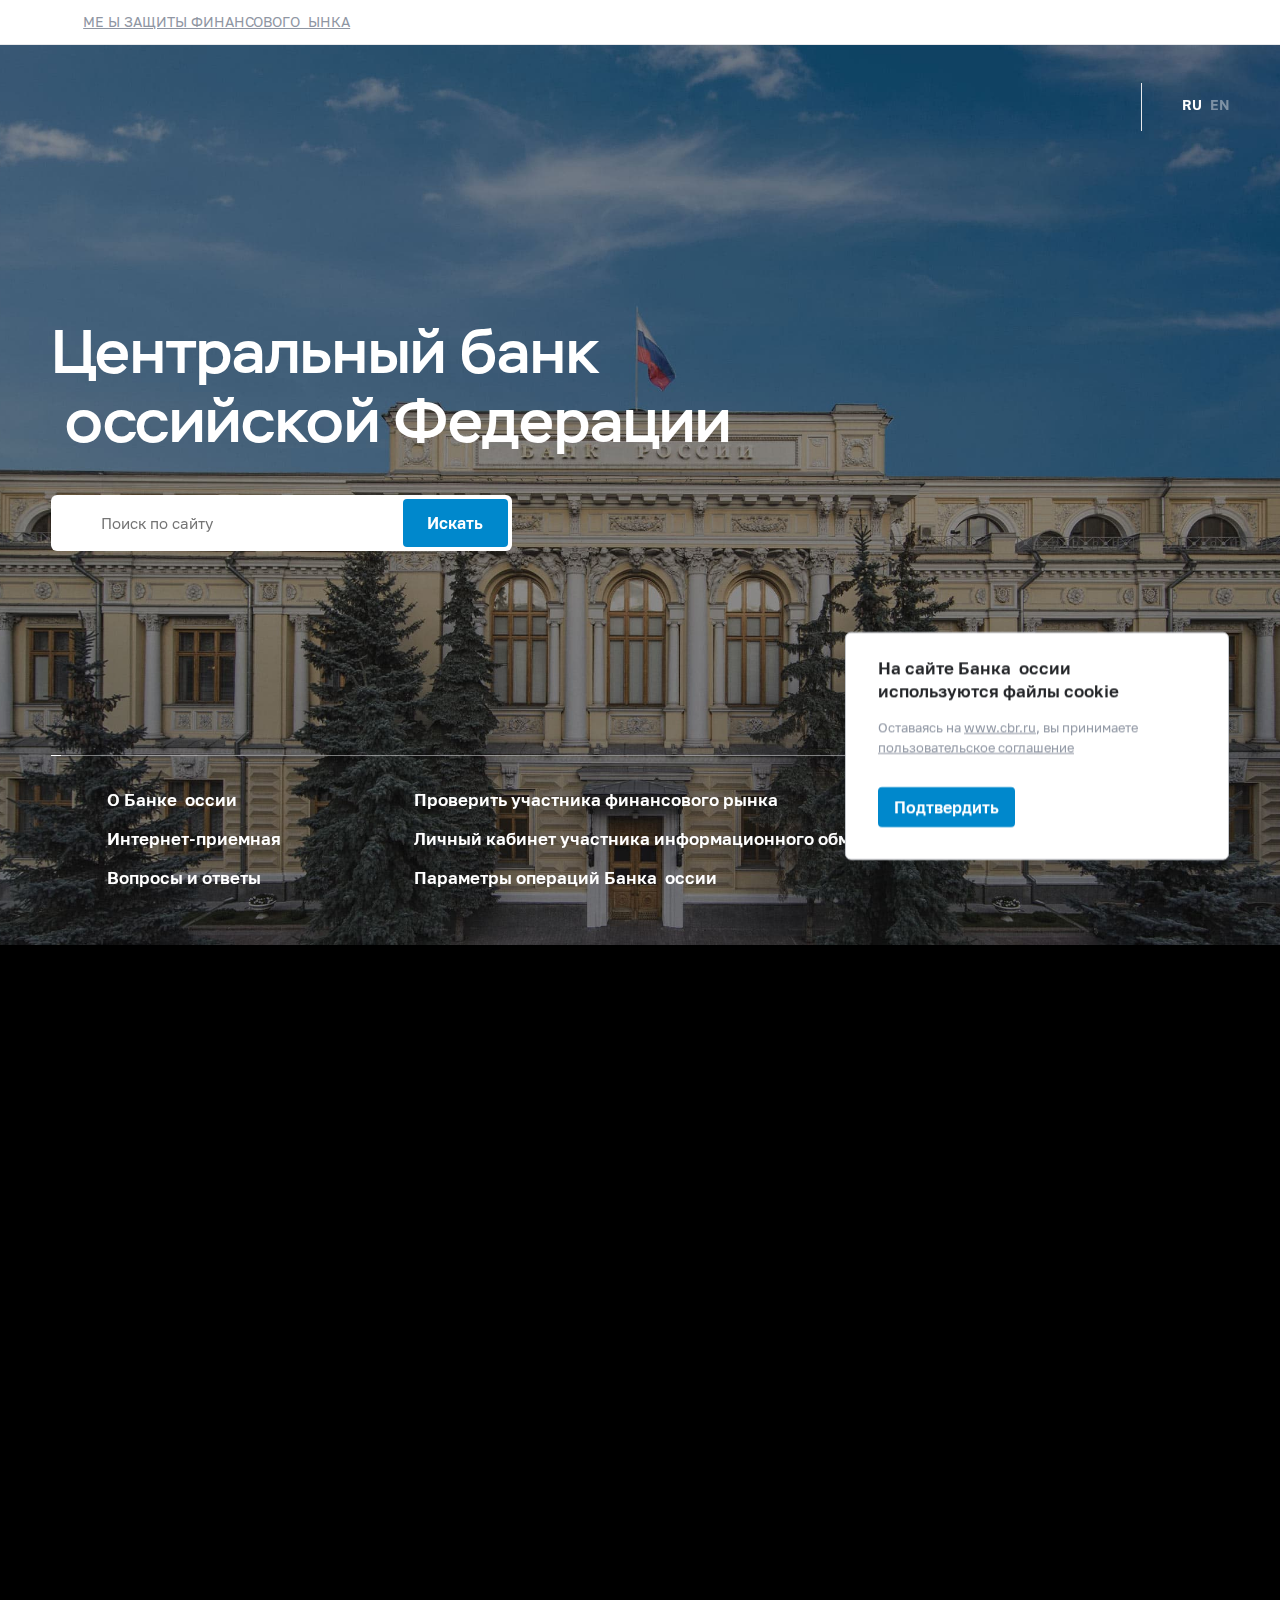
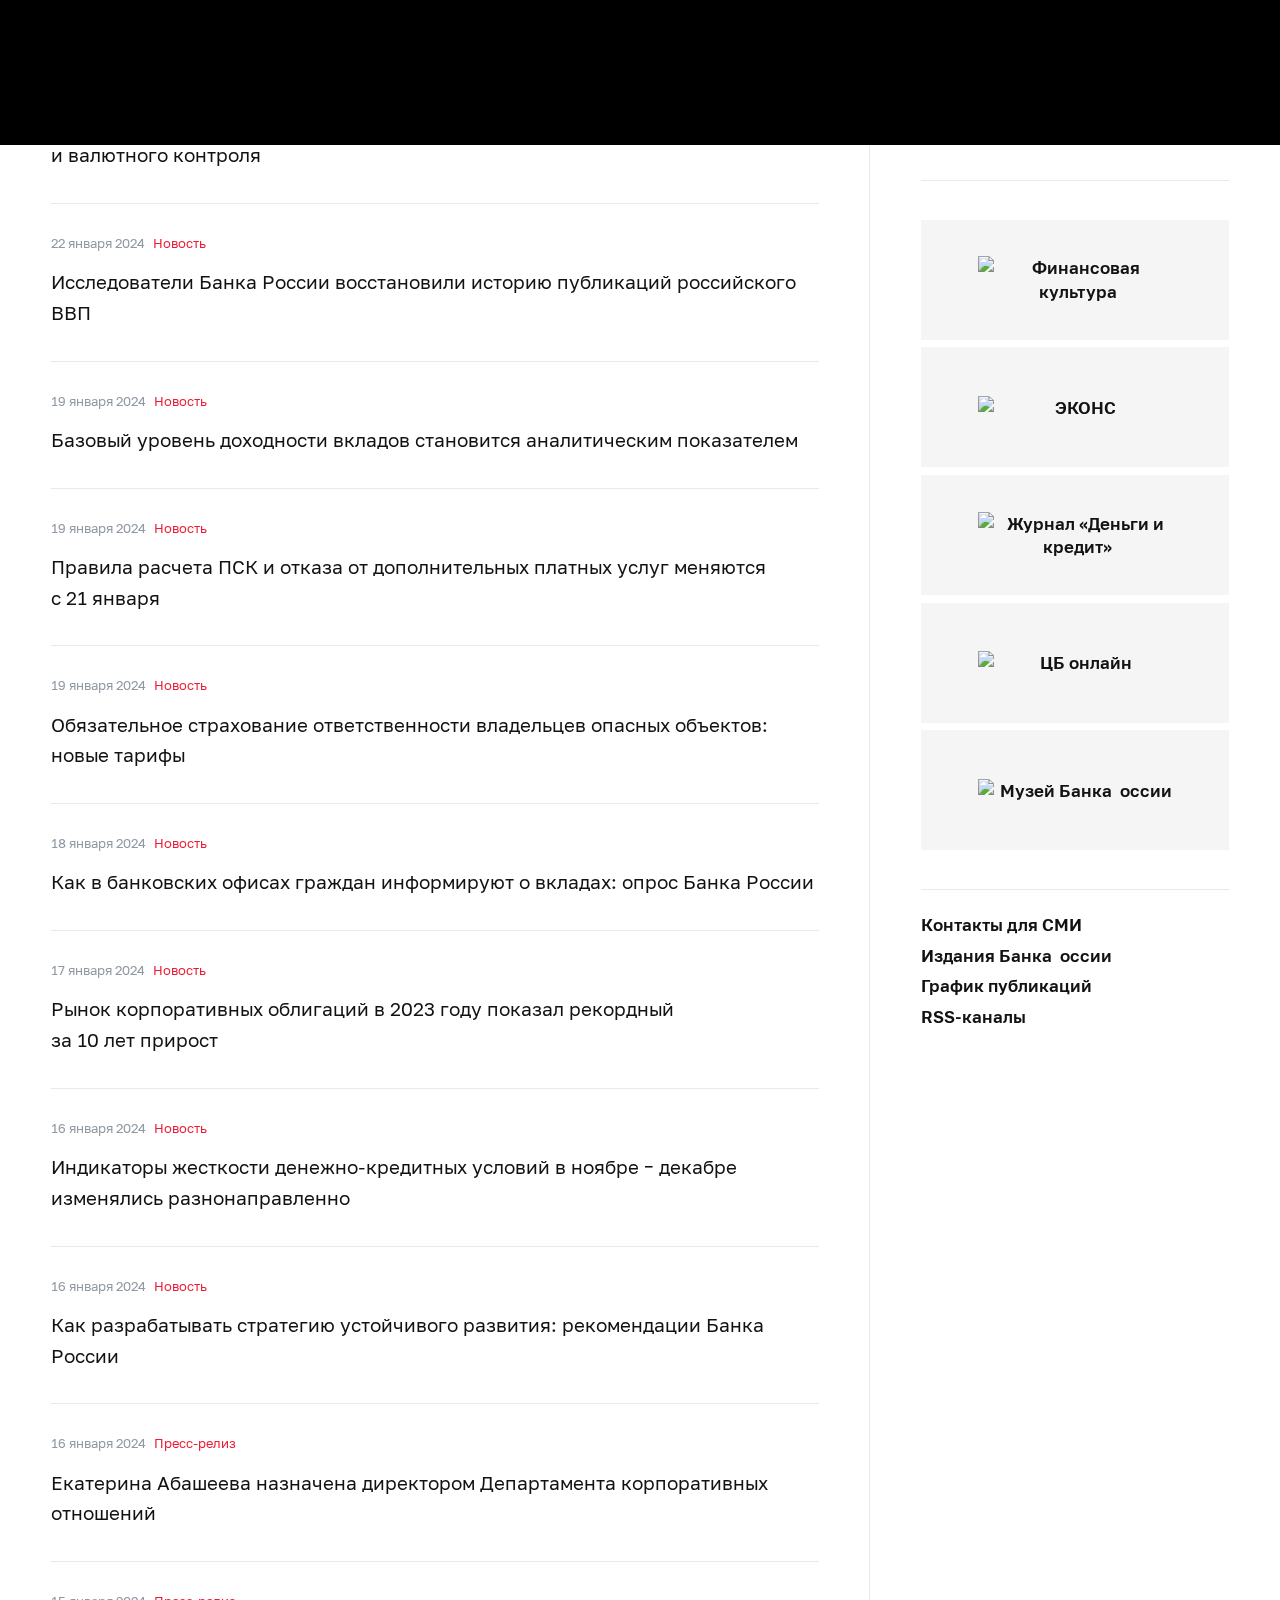
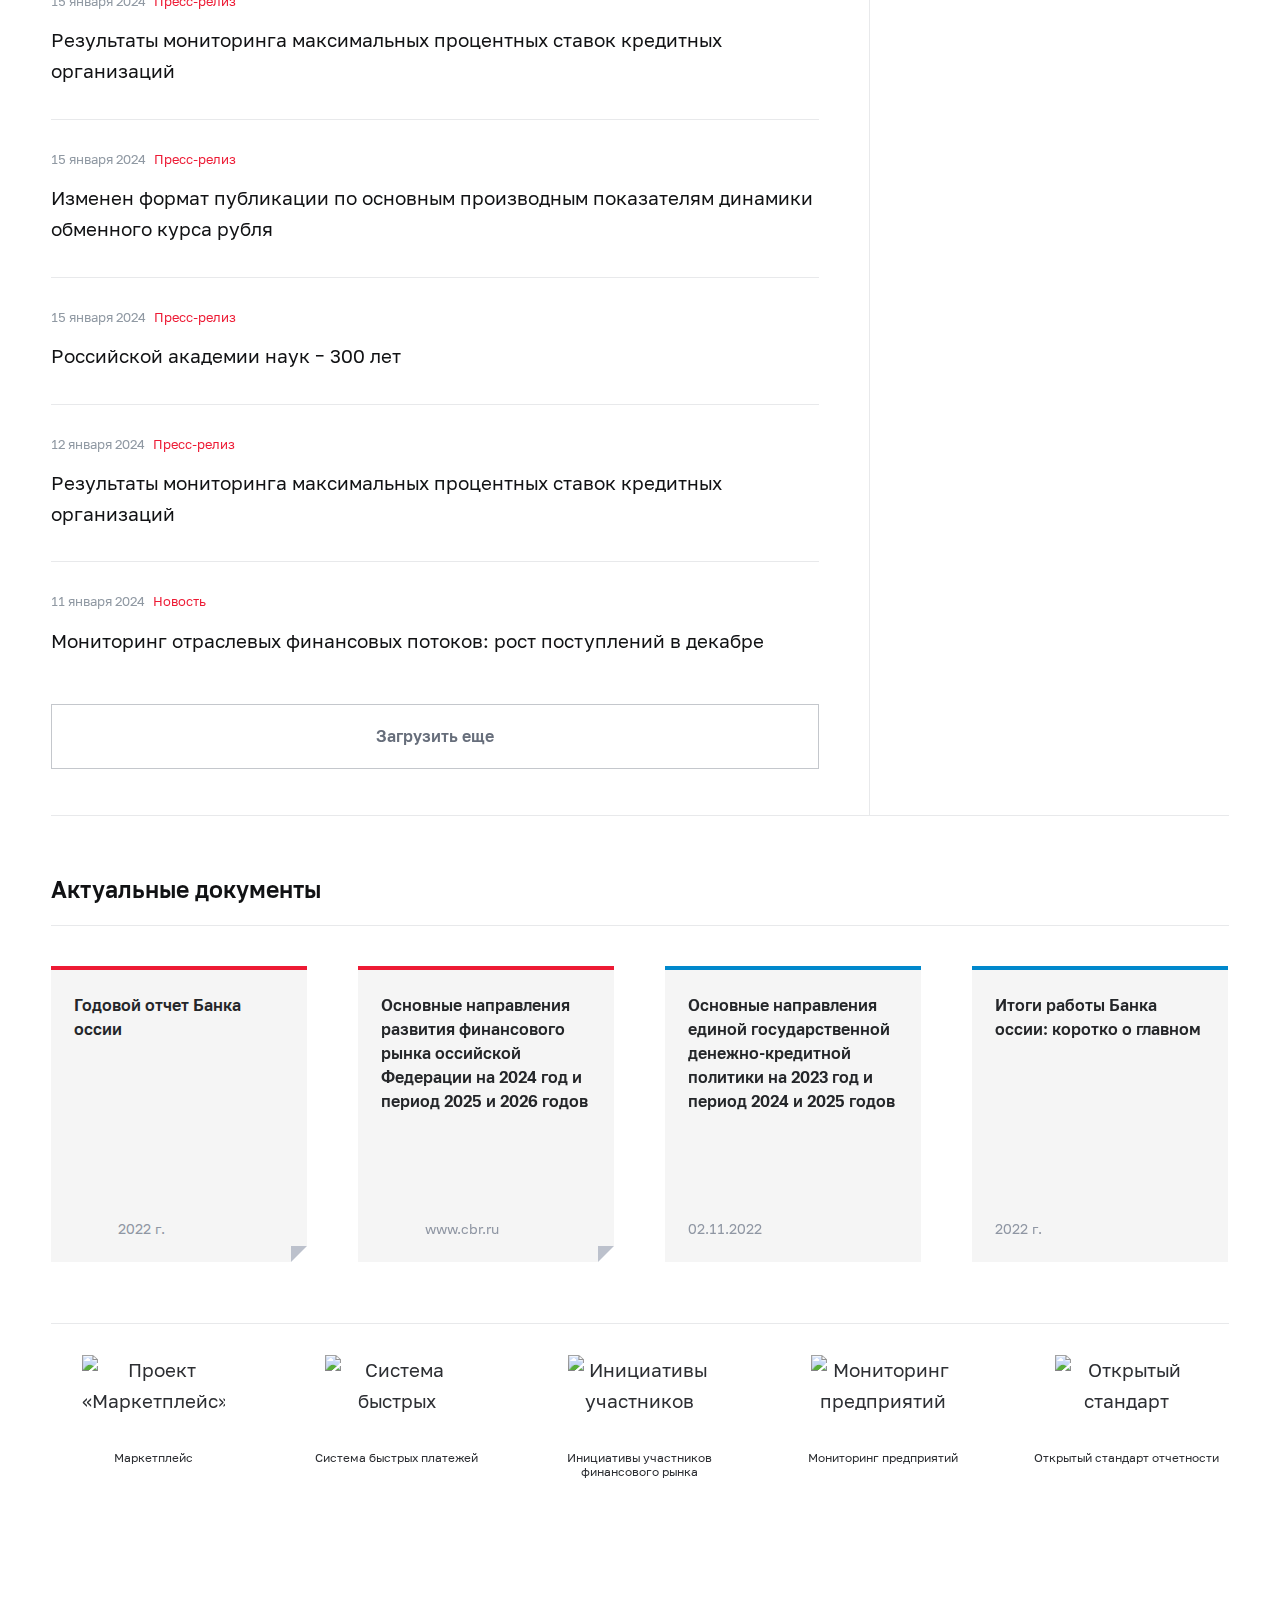
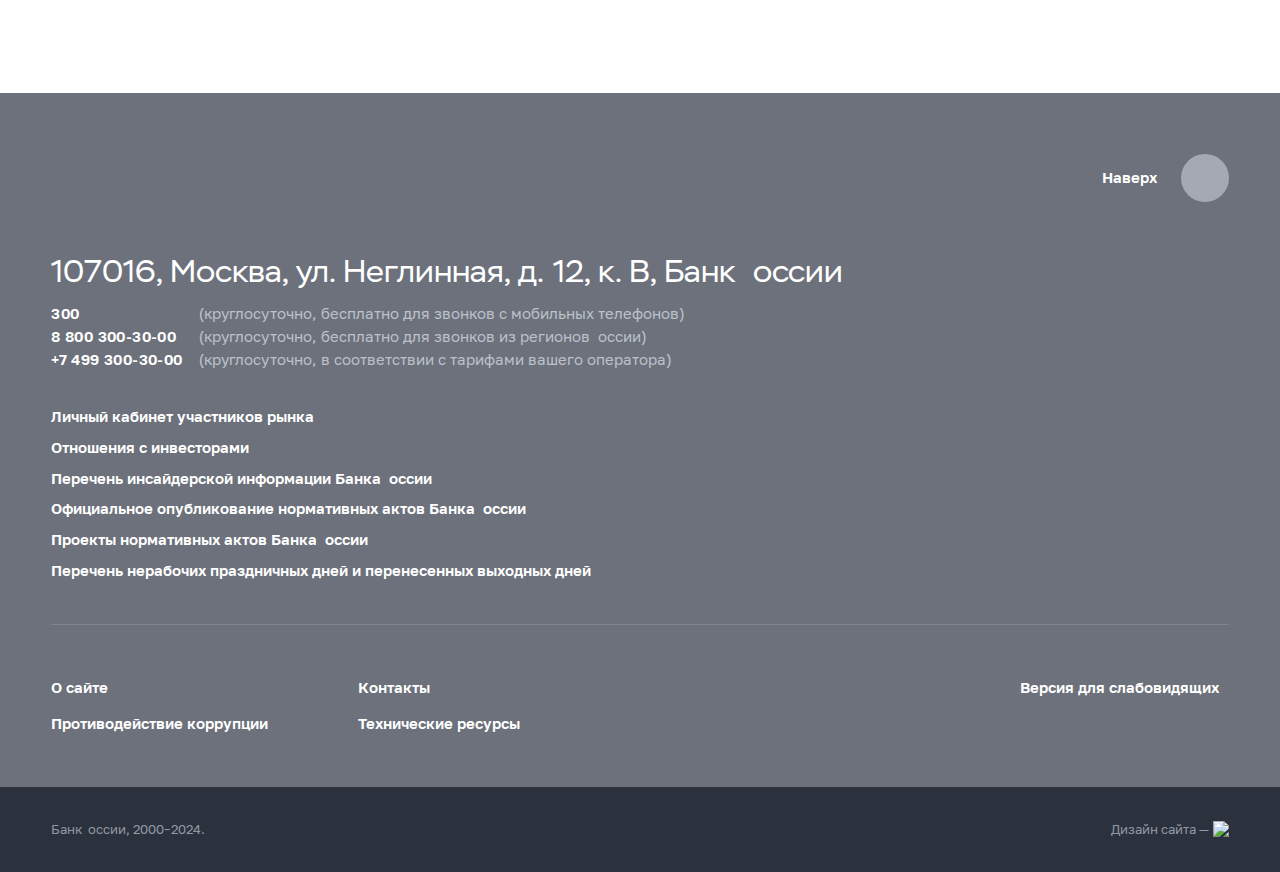
==== commit ae140132: "Add files via upload" ====
--- a/index.html
+++ b/index.html
@@ -1,2744 +1,3312 @@
-<!DOCTYPE html>
-<html lang="en">
-
-<head>
-    <meta charset="UTF-8">
-    <meta http-equiv="X-UA-Compatible" content="IE=edge">
-    <meta name="viewport" content="width=device-width, initial-scale=1.0">
-    <title>Document</title>
-    <link rel="stylesheet" href="https://cdn.jsdelivr.net/npm/swiper@8/swiper-bundle.min.css" />
-    <link rel="stylesheet" href="css/style.min.css">
-</head>
-
-<body>
-
-    <div class="cookiealert">
-        Lorem ipsum dolor sit amet consectetur, adipisicing elit. Voluptatibus accusamus ad sequi cum, rem odit sapiente id molestias quos incidunt excepturi obcaecati earum, voluptatem rerum fugit dicta porro velit corporis.
-    </div>
-    <header class="header">
-        <div class="header__protection protection">
-            <div class="offsetMenu">
-                <div class="protection__inner">
-                    <a class="protection__link" href="#">
-                        <svg xmlns="http://www.w3.org/2000/svg" width="16" height="16">
-                            <path fill="#08C" fill-rule="evenodd"
-                                d="M8 16A8 8 0 118 0a8 8 0 010 16zM7 7v5h2V7H7zm0-3v2h2V4H7z" />
-                        </svg>
-                        <span>
-                            МЕРЫ ЗАЩИТЫ ФИНАНСОВОГО РЫНКА
-                        </span>
-                    </a>
-                </div>
-            </div>
-        </div>
-        <div class="offsetMenu">
-            <div class="header__inner">
-                <div class="header__burger burger">
-                    <svg xmlns="http://www.w3.org/2000/svg" width="32" height="32">
-                        <path fill="#FFF" d="M0 7h32v2H0zm0 8h32v2H0zm0 8h32v2H0z" fill-rule="evenodd" />
-                    </svg>
-                </div>
-                <a class="header__logo logo" href="#">
-                    <img class="logo__img" src="images/logo.svg" alt="logo">
-                </a>
-                <div class="header__loupe">
-                    <svg xmlns="http://www.w3.org/2000/svg" width="16" height="16">
-                        <path fill="#FFF" fill-rule="evenodd"
-                            d="M2 7c0-2.757 2.243-5 5-5s5 2.243 5 5-2.243 5-5 5-5-2.243-5-5zm14 7.586l-3.399-3.399A6.961 6.961 0 0014 7a7 7 0 10-7 7 6.961 6.961 0 004.187-1.399L14.586 16 16 14.586z" />
-                    </svg>
-                    <span>
-                        Поиск по сайту
-                    </span>
-                </div>
-                <div class="header__wrapper">
-                    <div class="header__socials socials">
-                        <ul class="socials__list">
-                            <li class="socials__list-item">
-                                <a class="socials__list-link" href="#">
-                                    <svg xmlns="http://www.w3.org/2000/svg" width="24" height="14">
-                                        <g fill="none" fill-rule="evenodd">
-                                            <path d="M-4-9h32v32H-4z" />
-                                            <path fill="#FFF"
-                                                d="M19.267.146l-.313.669s-1.482 3.148-3.287 5.131c-.58.642-.875.835-1.195.835-.258 0-.377-.215-.377-.793V0H8.483v.459c0 .668 1.025.819 1.025 2.629v3.734c0 .752-.04 1.043-.396 1.043-.944 0-3.184-3.233-4.442-6.904L4.358 0H.692C.293 0 0 .271 0 .668c0 .73.86 4.11 4.23 8.638C6.493 12.352 9.468 14 12.148 14c1.635 0 2.031-.271 2.031-.959v-2.337c0-.584.231-.835.567-.835.377 0 1.041.12 2.596 1.649.002 0 2.492 2.482 2.492 2.482h3.56c.315 0 .608-.145.608-.667 0-.69-.9-1.92-2.283-3.38-.565-.75-1.487-1.565-1.78-1.942-.418-.437-.293-.687 0-1.146 0 0 3.163-4.445 3.477-5.904.106-.522-.125-.815-.67-.815h-3.478z"
-                                                opacity=".8" />
-                                        </g>
-                                    </svg>
-                                </a>
-                            </li>
-                            <li class="socials__list-item">
-                                <a class="socials__list-link" href="#">
-                                    <svg xmlns="http://www.w3.org/2000/svg" width="21" height="14">
-                                        <g fill="none" fill-rule="evenodd">
-                                            <path d="M-6-9h32v32H-6z" />
-                                            <path fill="#FFF"
-                                                d="M19.948 2.193a1.743 1.743 0 00-.08-.33A1.943 1.943 0 0018.03.54h.133S14.723.02 10.149 0C5.574.021 2.135.54 2.135.54h.133A1.943 1.943 0 00.349 2.193 38.553 38.553 0 000 7c.018 2.134.225 3.913.35 4.806a1.874 1.874 0 00.079.33 1.94 1.94 0 001.839 1.323h-.133s3.439.52 8.014.541c4.575-.022 8.014-.54 8.014-.54h-.133a1.942 1.942 0 001.918-1.654A38.11 38.11 0 0020.298 7a38.315 38.315 0 00-.35-4.807zm-6.793 5.24l-4.098 2.978a.493.493 0 01-.783-.4V4.06a.494.494 0 01.783-.4l4.098 2.976a.494.494 0 010 .798z"
-                                                opacity=".8" />
-                                        </g>
-                                    </svg>
-                                </a>
-                            </li>
-                            <li class="socials__list-item">
-                                <a class="socials__list-link" href="#">
-                                    <svg xmlns="http://www.w3.org/2000/svg" width="20" height="17" fill="none">
-                                        <path opacity=".8"
-                                            d="M1.226 7.404L13.14 2.358C14.316 1.832 18.305.15 18.305.15s1.84-.736 1.687 1.051c-.051.736-.46 3.312-.87 6.097l-1.277 8.253s-.103 1.208-.972 1.419c-.87.21-2.3-.736-2.556-.946-.205-.158-3.835-2.523-5.165-3.68-.358-.315-.767-.946.051-1.682 1.841-1.734 4.04-3.89 5.37-5.256.613-.63 1.226-2.102-1.33-.315l-7.21 4.993s-.818.526-2.352.053C2.146 9.664.357 9.033.357 9.033s-1.227-.788.87-1.63z"
-                                            fill="#fff" />
-                                    </svg>
-                                </a>
-                            </li>
-                            <li class="socials__list-item">
-                                <a class="socials__list-link" href="#">
-                                    <svg xmlns="http://www.w3.org/2000/svg" width="18" height="18" fill="none">
-                                        <path opacity=".8" fill-rule="evenodd" clip-rule="evenodd"
-                                            d="M0 8.818c3.702-.043 5.774-.285 7.154-1.664C8.533 5.774 8.775 3.702 8.818 0A9.002 9.002 0 000 8.818zM9.355.005c.043 3.7.286 5.77 1.665 7.149C12.377 8.51 14.405 8.767 18 8.816A9.002 9.002 0 009.355.006zm8.64 9.353c-3.59.048-5.619.305-6.976 1.662-1.356 1.357-1.613 3.384-1.661 6.975a9.002 9.002 0 008.637-8.637zM8.815 18c-.048-3.594-.304-5.623-1.661-6.98C5.775 9.64 3.704 9.398.005 9.355A9.002 9.002 0 008.815 18z"
-                                            fill="#fff" />
-                                    </svg>
-                                </a>
-                            </li>
-                            <li class="socials__list-item">
-                                <a class="socials__list-link" href="#">
-                                    <svg xmlns="http://www.w3.org/2000/svg" width="32" height="32" fill="none">
-                                        <path opacity=".8" fill-rule="evenodd" clip-rule="evenodd"
-                                            d="M19.428 14.802a4.553 4.553 0 01-6.459 0 4.553 4.553 0 010-6.459 4.553 4.553 0 016.46 0 4.553 4.553 0 010 6.46zm-3.23-5.319c-.57 0-1.085.23-1.465.61a2.061 2.061 0 000 2.931 2.061 2.061 0 002.931 0 2.062 2.062 0 000-2.93 2.12 2.12 0 00-1.465-.61zm4.804 6.676l1.343 1.832c.068.095.055.217-.04.285a9.46 9.46 0 01-3.813 1.859l2.591 4.993c.068.15-.027.312-.19.312h-2.768a.238.238 0 01-.203-.136l-1.723-4.125-1.737 4.112a.209.209 0 01-.204.135H11.49c-.162 0-.258-.176-.19-.312l2.592-4.98a9.523 9.523 0 01-3.813-1.858c-.081-.068-.108-.204-.04-.285l1.343-1.832c.081-.109.217-.122.312-.04 1.262 1.071 2.822 1.777 4.491 1.777 1.67 0 3.216-.692 4.491-1.778.109-.081.258-.068.326.04z"
-                                            fill="#fff" />
-                                    </svg>
-                                </a>
-                            </li>
-                        </ul>
-                    </div>
-                    <div class="header__langs langs">
-                        <div class="langs__link langs__link--current">
-                            RU
-                        </div>
-                        <a class="langs__link" href="#">
-                            EN
-                        </a>
-                    </div>
-                </div>
-            </div>
-        </div>
-    </header>
-
-    <div class="wrapper">
-        <main class="main">
-            <section class="heading">
-                <div class="heading__swiper heading-swiper swiper">
-                    <div class="swiper-wrapper">
-                        <div class="heading-swiper__slide heading-slide swiper-slide">
-                            <div class="offsetMenu">
-                                <div class="heading-slide__inner">
-                                    <h1 class="heading-slide__title">
-                                        Центральный банк
-                                        <br>
-                                        Российской Федерации
-                                    </h1>
-                                    <form class="heading-slide__search search" action="#" method="post">
-                                        <svg xmlns="http://www.w3.org/2000/svg" width="16" height="16">
-                                            <path
-                                                d="M2 7c0-2.757 2.243-5 5-5s5 2.243 5 5-2.243 5-5 5-5-2.243-5-5zm14 7.586l-3.399-3.399A6.961 6.961 0 0014 7a7 7 0 10-7 7 6.961 6.961 0 004.187-1.399L14.586 16 16 14.586z"
-                                                fill="#111214" fill-rule="evenodd" />
-                                        </svg>
-                                        <input class="search__input" type="text" placeholder="Поиск по сайту">
-                                        <button class="search__button btn--blue" type="submit">
-                                            Искать
-                                        </button>
-                                    </form>
-                                </div>
-                            </div>
-                            <img class="heading-slide__img" src="images/heading-img-1.jpg" alt="img">
-                        </div>
-                        <div class="heading-swiper__slide heading-slide swiper-slide">
-                            <div class="offsetMenu">
-                                <div class="heading-slide__inner">
-                                    <div class="heading-slide__suptitle">
-                                        Уральский форум
-                                    </div>
-                                    <h2 class="heading-slide__title">
-                                        «Кибербезопасность
-                                        <br>
-                                        в финансах»
-                                    </h2>
-                                    <div class="heading-slide__date">
-                                        14 – 16 февраля 2024 года
-                                    </div>
-                                    <a class="heading-slide__link btn--blue" href="#">
-                                        Перейти
-                                    </a>
-                                </div>
-                            </div>
-                            <img class="heading-slide__img" src="images/heading-img-2.jpg" alt="img">
-                        </div>
-                        <div class="heading-swiper__slide heading-slide swiper-slide">
-                            <div class="offsetMenu">
-                                <div class="heading-slide__inner">
-                                    <div class="heading-slide__suptitle">
-                                        № 5 (2479)
-                                    </div>
-                                    <h2 class="heading-slide__title">
-                                        Вестник
-                                        <br>
-                                        Банка России
-                                    </h2>
-                                    <div class="heading-slide__date">
-                                        от 23 января 2024 года
-                                    </div>
-                                    <a class="heading-slide__link btn--blue" href="#">
-                                        Перейти
-                                    </a>
-                                </div>
-                            </div>
-                            <img class="heading-slide__img" src="images/heading-img-3.jpg" alt="img">
-                        </div>
-                    </div>
-
-                    <div class="heading-swiper__wrapper">
-                        <div class="offsetMenu">
-                            <div class="heading-swiper__wrap">
-                                <div class="heading-swiper__timer">
-                                    <div class="heading-swiper__timer-line">
-
-                                    </div>
-                                </div>
-                                <div class="heading-swiper__pagination"></div>
-                                <div class="heading-swiper__button heading-swiper__button--prev">
-                                    <svg xmlns="http://www.w3.org/2000/svg" width="16" height="16">
-                                        <path d="M0 8l7-8h2.5l-6 7H16v2H3.5l6 7H7z" fill="#111214"
-                                            fill-rule="evenodd" />
-                                    </svg>
-                                </div>
-                                <div class="heading-swiper__button heading-swiper__button--next">
-                                    <svg xmlns="http://www.w3.org/2000/svg" width="16" height="16">
-                                        <path d="M16 8L9 0H6.5l6 7H0v2h12.5l-6 7H9z" fill="#111214"
-                                            fill-rule="evenodd" />
-                                    </svg>
-                                </div>
-                            </div>
-                            <nav class="heading__nav nav">
-                                <ul class="nav__list">
-                                    <li class="nav__list-item">
-                                        <a class="nav__list-link" href="#">
-                                            О Банке России
-                                        </a>
-                                    </li>
-                                    <li class="nav__list-item">
-                                        <a class="nav__list-link" href="#">
-                                            Интернет-приемная
-                                        </a>
-                                    </li>
-                                    <li class="nav__list-item">
-                                        <a class="nav__list-link" href="#">
-                                            Вопросы и ответы
-                                        </a>
-                                    </li>
-                                </ul>
-                                <ul class="nav__list">
-                                    <li class="nav__list-item">
-                                        <a class="nav__list-link" href="#">
-                                            Проверить участника финансового рынка
-                                        </a>
-                                    </li>
-                                    <li class="nav__list-item">
-                                        <a class="nav__list-link" href="#">
-                                            Личный кабинет участника информационного обмена
-                                        </a>
-                                    </li>
-                                    <li class="nav__list-item">
-                                        <a class="nav__list-link" href="#">
-                                            Параметры операций Банка России
-                                        </a>
-                                    </li>
-                                </ul>
-                            </nav>
-                            <a class="heading__arrow-down arrow-down" href="#home-main">
-                                <svg xmlns="http://www.w3.org/2000/svg" width="16" height="16">
-                                    <path d="M8 16L0 9V6.5l7 6V0h2v12.5l7-6V9z" fill="#FFF" fill-rule="evenodd" />
-                                </svg>
-                            </a>
-                        </div>
-                    </div>
-                </div>
-            </section>
-            <div class="burger">
-                <svg xmlns="http://www.w3.org/2000/svg" width="32" height="32">
-                    <path fill="#FFF" d="M0 7h32v2H0zm0 8h32v2H0zm0 8h32v2H0z" fill-rule="evenodd" />
-                </svg>
-                <svg xmlns="http://www.w3.org/2000/svg" width="32" height="32">
-                    <path fill="#111214" d="M0 7h32v2H0zm0 8h32v2H0zm0 8h32v2H0z" fill-rule="evenodd" />
-                </svg>
-            </div>
-            <div class="offsetMenu">
-                <div class="container-fluid">
-                    <div class="home-main" id="home-main">
-                        <section class="news">
-                            <div class="news__breadcrumbs breadcrumbs">
-                                <ul class="breadcrumbs__list">
-                                    <li class="breadcrumbs__list-item">
-                                        <div class="breadcrumbs__text">
-                                            Новости
-                                        </div>
-                                        <svg xmlns="http://www.w3.org/2000/svg" width="9" height="13">
-                                            <path fill="#AAB0BA" fill-rule="evenodd" d="M0 0h3l6 6.5L3 13H0l6-6.5z" />
-                                        </svg>
-                                    </li>
-                                </ul>
-                            </div>
-                            <div class="news__tubs tubs">
-                                <div class="tubs__wrapper">
-                                    <ul class="tubs__list">
-                                        <li class="tubs__list-item tubs__list-item--active" id="0">
-                                            <div class="tubs__list-tub">
-                                                Все
-                                            </div>
-                                        </li>
-                                        <li class="tubs__list-item" id="1">
-                                            <div class="tubs__list-tub">
-                                                Новости
-                                            </div>
-                                        </li>
-                                        <li class="tubs__list-item" id="2">
-                                            <div class="tubs__list-tub">
-                                                Пресс-релизы
-                                            </div>
-                                        </li>
-                                        <li class="tubs__list-item" id="3">
-                                            <div class="tubs__list-tub">
-                                                Интервью
-                                            </div>
-                                        </li>
-                                        <li class="tubs__list-item" id="4">
-                                            <div class="tubs__list-tub">
-                                                Выступления
-                                            </div>
-                                        </li>
-                                    </ul>
-                                </div>
-                                <div class="tubs__wrapper">
-                                    <ul class="tubs__list">
-                                        <li class="tubs__list-item" id="5">
-                                            <div class="tubs__list-tub">
-                                                Новое на сайте
-                                            </div>
-                                        </li>
-                                    </ul>
-                                </div>
-                            </div>
-                            <div class="news__wrapper news__wrapper--active" id="0">
-                                <a class="news__preview preview" href="#">
-                                    <img class="preview__img" src="images/preview-img-1.jpg" alt="img">
-                                    <div class="preview__inner">
-                                        <div class="preview__box">
-                                            <div class="preview__box-date">
-                                                22 января 2024
-                                            </div>
-                                            <div class="preview__box-text">
-                                                Новость
-                                            </div>
-                                        </div>
-                                        <h4 class="preview__title">
-                                            Инфляция в декабре замедлилась
-                                        </h4>
-                                    </div>
-                                </a>
-                                <ul class="news__list news-list">
-                                    <li class="news-list__item">
-                                        <a class="news-list__link news-list-link" href="#">
-                                            <div class="news-list-link__box">
-                                                <div class="news-list-link__box-date">
-                                                    22 января 2024
-                                                </div>
-                                                <div class="news-list-link__box-text">
-                                                    Пресс-релиз
-                                                </div>
-                                            </div>
-                                            <h4 class="news-list-link__title">
-                                                Богдан Шабля с 5 февраля возглавит Департамент финансового мониторинга и
-                                                валютного контроля
-                                            </h4>
-                                        </a>
-                                    </li>
-                                    <li class="news-list__item">
-                                        <a class="news-list__link news-list-link" href="#">
-                                            <div class="news-list-link__box">
-                                                <div class="news-list-link__box-date">
-                                                    22 января 2024
-                                                </div>
-                                                <div class="news-list-link__box-text">
-                                                    Новость
-                                                </div>
-                                            </div>
-                                            <h4 class="news-list-link__title">
-                                                Исследователи Банка России восстановили историю публикаций российского
-                                                ВВП
-                                            </h4>
-                                        </a>
-                                    </li>
-                                    <li class="news-list__item">
-                                        <a class="news-list__link news-list-link" href="#">
-                                            <div class="news-list-link__box">
-                                                <div class="news-list-link__box-date">
-                                                    19 января 2024
-                                                </div>
-                                                <div class="news-list-link__box-text">
-                                                    Новость
-                                                </div>
-                                            </div>
-                                            <h4 class="news-list-link__title">
-                                                Базовый уровень доходности вкладов становится аналитическим показателем
-                                            </h4>
-                                        </a>
-                                    </li>
-                                    <li class="news-list__item">
-                                        <a class="news-list__link news-list-link" href="#">
-                                            <div class="news-list-link__box">
-                                                <div class="news-list-link__box-date">
-                                                    19 января 2024
-                                                </div>
-                                                <div class="news-list-link__box-text">
-                                                    Новость
-                                                </div>
-                                            </div>
-                                            <h4 class="news-list-link__title">
-                                                Правила расчета ПСК и отказа от дополнительных платных услуг меняются с
-                                                21
-                                                января
-                                            </h4>
-                                        </a>
-                                    </li>
-                                    <li class="news-list__item">
-                                        <a class="news-list__link news-list-link" href="#">
-                                            <div class="news-list-link__box">
-                                                <div class="news-list-link__box-date">
-                                                    19 января 2024
-                                                </div>
-                                                <div class="news-list-link__box-text">
-                                                    Новость
-                                                </div>
-                                            </div>
-                                            <h4 class="news-list-link__title">
-                                                Обязательное страхование ответственности владельцев опасных объектов:
-                                                новые
-                                                тарифы
-                                            </h4>
-                                        </a>
-                                    </li>
-                                    <li class="news-list__item">
-                                        <a class="news-list__link news-list-link" href="#">
-                                            <div class="news-list-link__box">
-                                                <div class="news-list-link__box-date">
-                                                    18 января 2024
-                                                </div>
-                                                <div class="news-list-link__box-text">
-                                                    Новость
-                                                </div>
-                                            </div>
-                                            <h4 class="news-list-link__title">
-                                                Как в банковских офисах граждан информируют о вкладах: опрос Банка
-                                                России
-                                            </h4>
-                                        </a>
-                                    </li>
-                                    <li class="news-list__item">
-                                        <a class="news-list__link news-list-link" href="#">
-                                            <div class="news-list-link__box">
-                                                <div class="news-list-link__box-date">
-                                                    17 января 2024
-                                                </div>
-                                                <div class="news-list-link__box-text">
-                                                    Новость
-                                                </div>
-                                            </div>
-                                            <h4 class="news-list-link__title">
-                                                Рынок корпоративных облигаций в 2023 году показал рекордный за 10 лет
-                                                прирост
-                                            </h4>
-                                        </a>
-                                    </li>
-                                    <li class="news-list__item">
-                                        <a class="news-list__link news-list-link" href="#">
-                                            <div class="news-list-link__box">
-                                                <div class="news-list-link__box-date">
-                                                    16 января 2024
-                                                </div>
-                                                <div class="news-list-link__box-text">
-                                                    Новость
-                                                </div>
-                                            </div>
-                                            <h4 class="news-list-link__title">
-                                                Индикаторы жесткости денежно-кредитных условий в ноябре – декабре
-                                                изменялись
-                                                разнонаправленно
-                                            </h4>
-                                        </a>
-                                    </li>
-                                    <li class="news-list__item">
-                                        <a class="news-list__link news-list-link" href="#">
-                                            <div class="news-list-link__box">
-                                                <div class="news-list-link__box-date">
-                                                    16 января 2024
-                                                </div>
-                                                <div class="news-list-link__box-text">
-                                                    Новость
-                                                </div>
-                                            </div>
-                                            <h4 class="news-list-link__title">
-                                                Как разрабатывать стратегию устойчивого развития: рекомендации Банка
-                                                России
-                                            </h4>
-                                        </a>
-                                    </li>
-                                    <li class="news-list__item">
-                                        <a class="news-list__link news-list-link" href="#">
-                                            <div class="news-list-link__box">
-                                                <div class="news-list-link__box-date">
-                                                    16 января 2024
-                                                </div>
-                                                <div class="news-list-link__box-text">
-                                                    Пресс-релиз
-                                                </div>
-                                            </div>
-                                            <h4 class="news-list-link__title">
-                                                Екатерина Абашеева назначена директором Департамента корпоративных
-                                                отношений
-                                            </h4>
-                                        </a>
-                                    </li>
-                                    <li class="news-list__item">
-                                        <a class="news-list__link news-list-link" href="#">
-                                            <div class="news-list-link__box">
-                                                <div class="news-list-link__box-date">
-                                                    15 января 2024
-                                                </div>
-                                                <div class="news-list-link__box-text">
-                                                    Пресс-релиз
-                                                </div>
-                                            </div>
-                                            <h4 class="news-list-link__title">
-                                                Результаты мониторинга максимальных процентных ставок кредитных
-                                                организаций
-                                            </h4>
-                                        </a>
-                                    </li>
-                                    <li class="news-list__item">
-                                        <a class="news-list__link news-list-link" href="#">
-                                            <div class="news-list-link__box">
-                                                <div class="news-list-link__box-date">
-                                                    15 января 2024
-                                                </div>
-                                                <div class="news-list-link__box-text">
-                                                    Пресс-релиз
-                                                </div>
-                                            </div>
-                                            <h4 class="news-list-link__title">
-                                                Изменен формат публикации по основным производным показателям динамики
-                                                обменного курса рубля
-                                            </h4>
-                                        </a>
-                                    </li>
-                                    <li class="news-list__item">
-                                        <a class="news-list__link news-list-link" href="#">
-                                            <div class="news-list-link__box">
-                                                <div class="news-list-link__box-date">
-                                                    15 января 2024
-                                                </div>
-                                                <div class="news-list-link__box-text">
-                                                    Пресс-релиз
-                                                </div>
-                                            </div>
-                                            <h4 class="news-list-link__title">
-                                                Российской академии наук – 300 лет
-                                            </h4>
-                                        </a>
-                                    </li>
-                                    <li class="news-list__item">
-                                        <a class="news-list__link news-list-link" href="#">
-                                            <div class="news-list-link__box">
-                                                <div class="news-list-link__box-date">
-                                                    12 января 2024
-                                                </div>
-                                                <div class="news-list-link__box-text">
-                                                    Пресс-релиз
-                                                </div>
-                                            </div>
-                                            <h4 class="news-list-link__title">
-                                                Результаты мониторинга максимальных процентных ставок кредитных
-                                                организаций
-                                            </h4>
-                                        </a>
-                                    </li>
-                                    <li class="news-list__item">
-                                        <a class="news-list__link news-list-link" href="#">
-                                            <div class="news-list-link__box">
-                                                <div class="news-list-link__box-date">
-                                                    11 января 2024
-                                                </div>
-                                                <div class="news-list-link__box-text">
-                                                    Новость
-                                                </div>
-                                            </div>
-                                            <h4 class="news-list-link__title">
-                                                Мониторинг отраслевых финансовых потоков: рост поступлений в декабре
-                                            </h4>
-                                        </a>
-                                    </li>
-                                    <li class="news-list__item">
-                                        <a class="news-list__link news-list-link" href="#">
-                                            <div class="news-list-link__box">
-                                                <div class="news-list-link__box-date">
-                                                    11 января 2024
-                                                </div>
-                                                <div class="news-list-link__box-text">
-                                                    Пресс-релиз
-                                                </div>
-                                            </div>
-                                            <h4 class="news-list-link__title">
-                                                Банк России принял решение о госрегистрации вновь созданной расчетной
-                                                небанковской кредитной организации
-                                            </h4>
-                                        </a>
-                                    </li>
-                                    <li class="news-list__item">
-                                        <a class="news-list__link news-list-link" href="#">
-                                            <div class="news-list-link__box">
-                                                <div class="news-list-link__box-date">
-                                                    11 января 2024
-                                                </div>
-                                                <div class="news-list-link__box-text">
-                                                    Новость
-                                                </div>
-                                            </div>
-                                            <h4 class="news-list-link__title">
-                                                В Программе долгосрочных сбережений появился первый НПФ
-                                            </h4>
-                                        </a>
-                                    </li>
-                                    <li class="news-list__item">
-                                        <a class="news-list__link news-list-link" href="#">
-                                            <div class="news-list-link__box">
-                                                <div class="news-list-link__box-date">
-                                                    10 января 2024
-                                                </div>
-                                                <div class="news-list-link__box-text">
-                                                    Новость
-                                                </div>
-                                            </div>
-                                            <h4 class="news-list-link__title">
-                                                Банк России предупреждает о мошеннических схемах по разблокировке
-                                                активов
-                                            </h4>
-                                        </a>
-                                    </li>
-                                    <li class="news-list__item">
-                                        <a class="news-list__link news-list-link" href="#">
-                                            <div class="news-list-link__box">
-                                                <div class="news-list-link__box-date">
-                                                    10 января 2024
-                                                </div>
-                                                <div class="news-list-link__box-text">
-                                                    Новость
-                                                </div>
-                                            </div>
-                                            <h4 class="news-list-link__title">
-                                                Банк России рекомендовал банкам блокировать счета компаний с признаками
-                                                финансовых пирамид и нелегальной деятельности
-                                            </h4>
-                                        </a>
-                                    </li>
-                                </ul>
-                                <div class="news__more">
-                                    Загрузить еще
-                                </div>
-                            </div>
-                            <div class="news__wrapper" id="1">
-                                <a class="news__preview preview" href="#">
-                                    <img class="preview__img" src="images/preview-img-1.jpg" alt="img">
-                                    <div class="preview__inner">
-                                        <div class="preview__box">
-                                            <div class="preview__box-date">
-                                                22 января 2024
-                                            </div>
-                                            <div class="preview__box-text">
-                                                Новость
-                                            </div>
-                                        </div>
-                                        <h4 class="preview__title">
-                                            Инфляция в декабре замедлилась
-                                        </h4>
-                                    </div>
-                                </a>
-                                <ul class="news__list news-list">
-                                    <li class="news-list__item">
-                                        <a class="news-list__link news-list-link" href="#">
-                                            <div class="news-list-link__box">
-                                                <div class="news-list-link__box-date">
-                                                    22 января 2024
-                                                </div>
-                                                <div class="news-list-link__box-text">
-                                                    Новость
-                                                </div>
-                                            </div>
-                                            <h4 class="news-list-link__title">
-                                                Исследователи Банка России восстановили историю публикаций российского
-                                                ВВП
-                                            </h4>
-                                        </a>
-                                    </li>
-                                    <li class="news-list__item">
-                                        <a class="news-list__link news-list-link" href="#">
-                                            <div class="news-list-link__box">
-                                                <div class="news-list-link__box-date">
-                                                    19 января 2024
-                                                </div>
-                                                <div class="news-list-link__box-text">
-                                                    Новость
-                                                </div>
-                                            </div>
-                                            <h4 class="news-list-link__title">
-                                                Базовый уровень доходности вкладов становится аналитическим показателем
-                                            </h4>
-                                        </a>
-                                    </li>
-                                    <li class="news-list__item">
-                                        <a class="news-list__link news-list-link" href="#">
-                                            <div class="news-list-link__box">
-                                                <div class="news-list-link__box-date">
-                                                    19 января 2024
-                                                </div>
-                                                <div class="news-list-link__box-text">
-                                                    Новость
-                                                </div>
-                                            </div>
-                                            <h4 class="news-list-link__title">
-                                                Правила расчета ПСК и отказа от дополнительных платных услуг меняются с
-                                                21
-                                                января
-                                            </h4>
-                                        </a>
-                                    </li>
-                                    <li class="news-list__item">
-                                        <a class="news-list__link news-list-link" href="#">
-                                            <div class="news-list-link__box">
-                                                <div class="news-list-link__box-date">
-                                                    19 января 2024
-                                                </div>
-                                                <div class="news-list-link__box-text">
-                                                    Новость
-                                                </div>
-                                            </div>
-                                            <h4 class="news-list-link__title">
-                                                Обязательное страхование ответственности владельцев опасных объектов:
-                                                новые
-                                                тарифы
-                                            </h4>
-                                        </a>
-                                    </li>
-                                    <li class="news-list__item">
-                                        <a class="news-list__link news-list-link" href="#">
-                                            <div class="news-list-link__box">
-                                                <div class="news-list-link__box-date">
-                                                    18 января 2024
-                                                </div>
-                                                <div class="news-list-link__box-text">
-                                                    Новость
-                                                </div>
-                                            </div>
-                                            <h4 class="news-list-link__title">
-                                                Как в банковских офисах граждан информируют о вкладах: опрос Банка
-                                                России
-                                            </h4>
-                                        </a>
-                                    </li>
-                                    <li class="news-list__item">
-                                        <a class="news-list__link news-list-link" href="#">
-                                            <div class="news-list-link__box">
-                                                <div class="news-list-link__box-date">
-                                                    17 января 2024
-                                                </div>
-                                                <div class="news-list-link__box-text">
-                                                    Новость
-                                                </div>
-                                            </div>
-                                            <h4 class="news-list-link__title">
-                                                Рынок корпоративных облигаций в 2023 году показал рекордный за 10 лет
-                                                прирост
-                                            </h4>
-                                        </a>
-                                    </li>
-                                    <li class="news-list__item">
-                                        <a class="news-list__link news-list-link" href="#">
-                                            <div class="news-list-link__box">
-                                                <div class="news-list-link__box-date">
-                                                    16 января 2024
-                                                </div>
-                                                <div class="news-list-link__box-text">
-                                                    Новость
-                                                </div>
-                                            </div>
-                                            <h4 class="news-list-link__title">
-                                                Индикаторы жесткости денежно-кредитных условий в ноябре – декабре
-                                                изменялись
-                                                разнонаправленно
-                                            </h4>
-                                        </a>
-                                    </li>
-                                    <li class="news-list__item">
-                                        <a class="news-list__link news-list-link" href="#">
-                                            <div class="news-list-link__box">
-                                                <div class="news-list-link__box-date">
-                                                    16 января 2024
-                                                </div>
-                                                <div class="news-list-link__box-text">
-                                                    Новость
-                                                </div>
-                                            </div>
-                                            <h4 class="news-list-link__title">
-                                                Как разрабатывать стратегию устойчивого развития: рекомендации Банка
-                                                России
-                                            </h4>
-                                        </a>
-                                    </li>
-                                    <li class="news-list__item">
-                                        <a class="news-list__link news-list-link" href="#">
-                                            <div class="news-list-link__box">
-                                                <div class="news-list-link__box-date">
-                                                    15 января 2024
-                                                </div>
-                                                <div class="news-list-link__box-text">
-                                                    Пресс-релиз
-                                                </div>
-                                            </div>
-                                            <h4 class="news-list-link__title">
-                                                Результаты мониторинга максимальных процентных ставок кредитных
-                                                организаций
-                                            </h4>
-                                        </a>
-                                    </li>
-                                    <li class="news-list__item">
-                                        <a class="news-list__link news-list-link" href="#">
-                                            <div class="news-list-link__box">
-                                                <div class="news-list-link__box-date">
-                                                    11 января 2024
-                                                </div>
-                                                <div class="news-list-link__box-text">
-                                                    Новость
-                                                </div>
-                                            </div>
-                                            <h4 class="news-list-link__title">
-                                                Мониторинг отраслевых финансовых потоков: рост поступлений в декабре
-                                            </h4>
-                                        </a>
-                                    </li>
-                                    <li class="news-list__item">
-                                        <a class="news-list__link news-list-link" href="#">
-                                            <div class="news-list-link__box">
-                                                <div class="news-list-link__box-date">
-                                                    11 января 2024
-                                                </div>
-                                                <div class="news-list-link__box-text">
-                                                    Новость
-                                                </div>
-                                            </div>
-                                            <h4 class="news-list-link__title">
-                                                В Программе долгосрочных сбережений появился первый НПФ
-                                            </h4>
-                                        </a>
-                                    </li>
-                                    <li class="news-list__item">
-                                        <a class="news-list__link news-list-link" href="#">
-                                            <div class="news-list-link__box">
-                                                <div class="news-list-link__box-date">
-                                                    10 января 2024
-                                                </div>
-                                                <div class="news-list-link__box-text">
-                                                    Новость
-                                                </div>
-                                            </div>
-                                            <h4 class="news-list-link__title">
-                                                Банк России предупреждает о мошеннических схемах по разблокировке
-                                                активов
-                                            </h4>
-                                        </a>
-                                    </li>
-                                    <li class="news-list__item">
-                                        <a class="news-list__link news-list-link" href="#">
-                                            <div class="news-list-link__box">
-                                                <div class="news-list-link__box-date">
-                                                    10 января 2024
-                                                </div>
-                                                <div class="news-list-link__box-text">
-                                                    Новость
-                                                </div>
-                                            </div>
-                                            <h4 class="news-list-link__title">
-                                                Банк России рекомендовал банкам блокировать счета компаний с признаками
-                                                финансовых пирамид и нелегальной деятельности
-                                            </h4>
-                                        </a>
-                                    </li>
-                                </ul>
-                                <div class="news__more">
-                                    Загрузить еще
-                                </div>
-                            </div>
-                            <div class="news__wrapper" id="2">
-                                <ul class="news__list news-list">
-                                    <li class="news-list__item">
-                                        <a class="news-list__link news-list-link" href="#">
-                                            <div class="news-list-link__box">
-                                                <div class="news-list-link__box-date">
-                                                    22 января 2024
-                                                </div>
-                                                <div class="news-list-link__box-text">
-                                                    Пресс-релиз
-                                                </div>
-                                            </div>
-                                            <h4 class="news-list-link__title">
-                                                Богдан Шабля с 5 февраля возглавит Департамент финансового мониторинга и
-                                                валютного контроля
-                                            </h4>
-                                        </a>
-                                    </li>
-                                    <li class="news-list__item">
-                                        <a class="news-list__link news-list-link" href="#">
-                                            <div class="news-list-link__box">
-                                                <div class="news-list-link__box-date">
-                                                    16 января 2024
-                                                </div>
-                                                <div class="news-list-link__box-text">
-                                                    Пресс-релиз
-                                                </div>
-                                            </div>
-                                            <h4 class="news-list-link__title">
-                                                Екатерина Абашеева назначена директором Департамента корпоративных
-                                                отношений
-                                            </h4>
-                                        </a>
-                                    </li>
-                                    <li class="news-list__item">
-                                        <a class="news-list__link news-list-link" href="#">
-                                            <div class="news-list-link__box">
-                                                <div class="news-list-link__box-date">
-                                                    15 января 2024
-                                                </div>
-                                                <div class="news-list-link__box-text">
-                                                    Пресс-релиз
-                                                </div>
-                                            </div>
-                                            <h4 class="news-list-link__title">
-                                                Результаты мониторинга максимальных процентных ставок кредитных
-                                                организаций
-                                            </h4>
-                                        </a>
-                                    </li>
-                                    <li class="news-list__item">
-                                        <a class="news-list__link news-list-link" href="#">
-                                            <div class="news-list-link__box">
-                                                <div class="news-list-link__box-date">
-                                                    15 января 2024
-                                                </div>
-                                                <div class="news-list-link__box-text">
-                                                    Пресс-релиз
-                                                </div>
-                                            </div>
-                                            <h4 class="news-list-link__title">
-                                                Изменен формат публикации по основным производным показателям динамики
-                                                обменного курса рубля
-                                            </h4>
-                                        </a>
-                                    </li>
-                                    <li class="news-list__item">
-                                        <a class="news-list__link news-list-link" href="#">
-                                            <div class="news-list-link__box">
-                                                <div class="news-list-link__box-date">
-                                                    15 января 2024
-                                                </div>
-                                                <div class="news-list-link__box-text">
-                                                    Пресс-релиз
-                                                </div>
-                                            </div>
-                                            <h4 class="news-list-link__title">
-                                                Российской академии наук – 300 лет
-                                            </h4>
-                                        </a>
-                                    </li>
-                                    <li class="news-list__item">
-                                        <a class="news-list__link news-list-link" href="#">
-                                            <div class="news-list-link__box">
-                                                <div class="news-list-link__box-date">
-                                                    12 января 2024
-                                                </div>
-                                                <div class="news-list-link__box-text">
-                                                    Пресс-релиз
-                                                </div>
-                                            </div>
-                                            <h4 class="news-list-link__title">
-                                                Результаты мониторинга максимальных процентных ставок кредитных
-                                                организаций
-                                            </h4>
-                                        </a>
-                                    </li>
-                                    <li class="news-list__item">
-                                        <a class="news-list__link news-list-link" href="#">
-                                            <div class="news-list-link__box">
-                                                <div class="news-list-link__box-date">
-                                                    11 января 2024
-                                                </div>
-                                                <div class="news-list-link__box-text">
-                                                    Пресс-релиз
-                                                </div>
-                                            </div>
-                                            <h4 class="news-list-link__title">
-                                                Банк России принял решение о госрегистрации вновь созданной расчетной
-                                                небанковской кредитной организации
-                                            </h4>
-                                        </a>
-                                    </li>
-                                </ul>
-                                <div class="news__more">
-                                    Загрузить еще
-                                </div>
-                            </div>
-                            <div class="news__wrapper" id="3">
-                                <a class="news__preview preview" href="#">
-                                    <img class="preview__img" src="images/preview-img-2.jpg" alt="img">
-                                    <svg class="preview__youtube" xmlns="http://www.w3.org/2000/svg" width="24"
-                                        height="18">
-                                        <g fill="none" fill-rule="evenodd">
-                                            <path fill="#ED1A34"
-                                                d="M23.753 3.884s-.235-1.764-.954-2.542C21.887.324 20.864.318 20.395.26 17.038 0 12.002 0 12.002 0h-.012S6.954 0 3.597.26c-.469.058-1.49.064-2.404 1.083C.475 2.119.24 3.884.24 3.884S0 5.955 0 8.026v1.94c0 2.073.24 4.143.24 4.143s.234 1.764.953 2.54c.914 1.018 2.111.987 2.645 1.094 1.92.196 8.158.257 8.158.257s5.042-.009 8.4-.266c.468-.06 1.49-.066 2.403-1.085.719-.775.954-2.54.954-2.54s.24-2.07.24-4.142v-1.94c0-2.072-.24-4.143-.24-4.143z" />
-                                            <path fill="#FFF" fill-rule="nonzero" d="M9 4.5v9L16.5 9z" />
-                                        </g>
-                                    </svg>
-                                    <div class="preview__inner">
-                                        <div class="preview__box">
-                                            <div class="preview__box-date">
-                                                28 декября 2023
-                                            </div>
-                                            <div class="preview__box-text">
-                                                Интервью
-                                            </div>
-                                        </div>
-                                        <h4 class="preview__title">
-                                            Интервью Алексея Заботкина телеканалу НТВ
-                                        </h4>
-                                    </div>
-                                </a>
-                                <ul class="news__list news-list">
-                                    <li class="news-list__item">
-                                        <a class="news-list__link news-list-link" href="#">
-                                            <div class="news-list-link__box">
-                                                <div class="news-list-link__box-date">
-                                                    25 декабря 2024
-                                                </div>
-                                                <div class="news-list-link__box-text">
-                                                    Интервью
-                                                </div>
-                                            </div>
-                                            <h4 class="news-list-link__title">
-                                                Интервью Эльвиры Набиуллиной РБК
-                                            </h4>
-                                        </a>
-                                    </li>
-                                    <li class="news-list__item">
-                                        <a class="news-list__link news-list-link" href="#">
-                                            <div class="news-list-link__box">
-                                                <div class="news-list-link__box-date">
-                                                    21 декабря 2024
-                                                </div>
-                                                <div class="news-list-link__box-text">
-                                                    Интервью
-                                                </div>
-                                            </div>
-                                            <h4 class="news-list-link__title">
-                                                Интервью Ильи Смирнова агентству «Интерфакс»
-                                            </h4>
-                                        </a>
-                                    </li>
-                                    <li class="news-list__item">
-                                        <a class="news-list__link news-list-link" href="#">
-                                            <div class="news-list-link__box">
-                                                <div class="news-list-link__box-date">
-                                                    21 декабря 2024
-                                                </div>
-                                                <div class="news-list-link__box-text">
-                                                    Интервью
-                                                </div>
-                                            </div>
-                                            <h4 class="news-list-link__title">
-                                                Интервью Александра Данилова «Российской газете»
-                                            </h4>
-                                        </a>
-                                    </li>
-                                    <li class="news-list__item">
-                                        <a class="news-list__link news-list-link" href="#">
-                                            <div class="news-list-link__box">
-                                                <div class="news-list-link__box-date">
-                                                    22 ноября 2023
-                                                </div>
-                                                <div class="news-list-link__box-text">
-                                                    Интервью
-                                                </div>
-                                            </div>
-                                            <h4 class="news-list-link__title">
-                                                Интервью Елизаветы Даниловой газете «Известия»
-                                            </h4>
-                                        </a>
-                                    </li>
-                                    <li class="news-list__item">
-                                        <a class="news-list__link news-list-link" href="#">
-                                            <div class="news-list-link__box">
-                                                <div class="news-list-link__box-date">
-                                                    13 ноября 2023
-                                                </div>
-                                                <div class="news-list-link__box-text">
-                                                    Интервью
-                                                </div>
-                                            </div>
-                                            <h4 class="news-list-link__title">
-                                                Интервью Андрея Гангана изданию «Аргументы и факты»
-                                            </h4>
-                                        </a>
-                                    </li>
-                                    <li class="news-list__item">
-                                        <a class="news-list__link news-list-link" href="#">
-                                            <div class="news-list-link__box">
-                                                <div class="news-list-link__box-date">
-                                                    13 октября 2023
-                                                </div>
-                                                <div class="news-list-link__box-text">
-                                                    Интервью
-                                                </div>
-                                            </div>
-                                            <h4 class="news-list-link__title">
-                                                Интервью Алексея Заботкина агентству «Интерфакс»
-                                            </h4>
-                                        </a>
-                                    </li>
-                                    <li class="news-list__item">
-                                        <a class="news-list__link news-list-link" href="#">
-                                            <div class="news-list-link__box">
-                                                <div class="news-list-link__box-date">
-                                                    25 сентября 2023
-                                                </div>
-                                                <div class="news-list-link__box-text">
-                                                    Интервью
-                                                </div>
-                                            </div>
-                                            <h4 class="news-list-link__title">
-                                                Интервью Сергея Белова газете «Известия»
-                                            </h4>
-                                        </a>
-                                    </li>
-                                    <li class="news-list__item">
-                                        <a class="news-list__link news-list-link" href="#">
-                                            <div class="news-list-link__box">
-                                                <div class="news-list-link__box-date">
-                                                    09 августа 2023
-                                                </div>
-                                                <div class="news-list-link__box-text">
-                                                    Интервью
-                                                </div>
-                                            </div>
-                                            <h4 class="news-list-link__title">
-                                                Интервью Алексея Заботкина газете «Известия»
-                                            </h4>
-                                        </a>
-                                    </li>
-                                    <li class="news-list__item">
-                                        <a class="news-list__link news-list-link" href="#">
-                                            <div class="news-list-link__box">
-                                                <div class="news-list-link__box-date">
-                                                    07 августа 2023
-                                                </div>
-                                                <div class="news-list-link__box-text">
-                                                    Интервью
-                                                </div>
-                                            </div>
-                                            <h4 class="news-list-link__title">
-                                                Интервью Александра Данилова порталу «Индикаторы рынка недвижимости»
-                                            </h4>
-                                        </a>
-                                    </li>
-                                    <li class="news-list__item">
-                                        <a class="news-list__link news-list-link" href="#">
-                                            <div class="news-list-link__box">
-                                                <div class="news-list-link__box-date">
-                                                    01 августа 2023
-                                                </div>
-                                                <div class="news-list-link__box-text">
-                                                    Интервью
-                                                </div>
-                                            </div>
-                                            <h4 class="news-list-link__title">
-                                                Интервью Ольги Скоробогатовой «Комсомольской правде»
-                                            </h4>
-                                        </a>
-                                    </li>
-                                    <li class="news-list__item">
-                                        <a class="news-list__link news-list-link" href="#">
-                                            <div class="news-list-link__box">
-                                                <div class="news-list-link__box-date">
-                                                    27 июля 2023
-                                                </div>
-                                                <div class="news-list-link__box-text">
-                                                    Интервью
-                                                </div>
-                                            </div>
-                                            <h4 class="news-list-link__title">
-                                                Интервью Филиппа Габунии «Ведомостям»
-                                            </h4>
-                                        </a>
-                                    </li>
-                                    <li class="news-list__item">
-                                        <a class="news-list__link news-list-link" href="#">
-                                            <div class="news-list-link__box">
-                                                <div class="news-list-link__box-date">
-                                                    07 июля 2023
-                                                </div>
-                                                <div class="news-list-link__box-text">
-                                                    Интервью
-                                                </div>
-                                            </div>
-                                            <h4 class="news-list-link__title">
-                                                Интервью Елизаветы Даниловой телеканалу «Россия 24»
-                                            </h4>
-                                        </a>
-                                    </li>
-                                    <li class="news-list__item">
-                                        <a class="news-list__link news-list-link" href="#">
-                                            <div class="news-list-link__box">
-                                                <div class="news-list-link__box-date">
-                                                    06 июля 2023
-                                                </div>
-                                                <div class="news-list-link__box-text">
-                                                    Интервью
-                                                </div>
-                                            </div>
-                                            <h4 class="news-list-link__title">
-                                                Интервью Ольги Скоробогатовой изданию «Forbes»
-                                            </h4>
-                                        </a>
-                                    </li>
-                                    <li class="news-list__item">
-                                        <a class="news-list__link news-list-link" href="#">
-                                            <div class="news-list-link__box">
-                                                <div class="news-list-link__box-date">
-                                                    03 июля 2023
-                                                </div>
-                                                <div class="news-list-link__box-text">
-                                                    Интервью
-                                                </div>
-                                            </div>
-                                            <h4 class="news-list-link__title">
-                                                Интервью Аллы Бакиной газете «Известия»
-                                            </h4>
-                                        </a>
-                                    </li>
-                                    <li class="news-list__item">
-                                        <a class="news-list__link news-list-link" href="#">
-                                            <div class="news-list-link__box">
-                                                <div class="news-list-link__box-date">
-                                                    26 июня 2023
-                                                </div>
-                                                <div class="news-list-link__box-text">
-                                                    Интервью
-                                                </div>
-                                            </div>
-                                            <h4 class="news-list-link__title">
-                                                Интервью Ильи Кочеткова изданию «Коммерсантъ»
-                                            </h4>
-                                        </a>
-                                    </li>
-                                    <li class="news-list__item">
-                                        <a class="news-list__link news-list-link" href="#">
-                                            <div class="news-list-link__box">
-                                                <div class="news-list-link__box-date">
-                                                    19 июня 2023
-                                                </div>
-                                                <div class="news-list-link__box-text">
-                                                    Интервью
-                                                </div>
-                                            </div>
-                                            <h4 class="news-list-link__title">
-                                                Интервью Ольги Скоробогатовой телеканалу «РБК-ТВ»
-                                            </h4>
-                                        </a>
-                                    </li>
-                                    <li class="news-list__item">
-                                        <a class="news-list__link news-list-link" href="#">
-                                            <div class="news-list-link__box">
-                                                <div class="news-list-link__box-date">
-                                                    19 июня 2023
-                                                </div>
-                                                <div class="news-list-link__box-text">
-                                                    Интервью
-                                                </div>
-                                            </div>
-                                            <h4 class="news-list-link__title">
-                                                Интервью Филиппа Габунии газете «Известия»
-                                            </h4>
-                                        </a>
-                                    </li>
-                                    <li class="news-list__item">
-                                        <a class="news-list__link news-list-link" href="#">
-                                            <div class="news-list-link__box">
-                                                <div class="news-list-link__box-date">
-                                                    16 июня 2023
-                                                </div>
-                                                <div class="news-list-link__box-text">
-                                                    Интервью
-                                                </div>
-                                            </div>
-                                            <h4 class="news-list-link__title">
-                                                Интервью Ольги Скоробогатовой телеканалу «Россия 24»
-                                            </h4>
-                                        </a>
-                                    </li>
-                                    <li class="news-list__item">
-                                        <a class="news-list__link news-list-link" href="#">
-                                            <div class="news-list-link__box">
-                                                <div class="news-list-link__box-date">
-                                                    16 мая 2023
-                                                </div>
-                                                <div class="news-list-link__box-text">
-                                                    Интервью
-                                                </div>
-                                            </div>
-                                            <h4 class="news-list-link__title">
-                                                Интервью Михаила Мамуты газете «Известия»
-                                            </h4>
-                                        </a>
-                                    </li>
-                                </ul>
-                                <div class="news__more">
-                                    Загрузить еще
-                                </div>
-                            </div>
-                            <div class="news__wrapper" id="4">
-                                <a class="news__preview preview" href="#">
-                                    <img class="preview__img" src="images/preview-img-3.jpg" alt="img">
-                                    <svg class="preview__youtube" xmlns="http://www.w3.org/2000/svg" width="24"
-                                        height="18">
-                                        <g fill="none" fill-rule="evenodd">
-                                            <path fill="#ED1A34"
-                                                d="M23.753 3.884s-.235-1.764-.954-2.542C21.887.324 20.864.318 20.395.26 17.038 0 12.002 0 12.002 0h-.012S6.954 0 3.597.26c-.469.058-1.49.064-2.404 1.083C.475 2.119.24 3.884.24 3.884S0 5.955 0 8.026v1.94c0 2.073.24 4.143.24 4.143s.234 1.764.953 2.54c.914 1.018 2.111.987 2.645 1.094 1.92.196 8.158.257 8.158.257s5.042-.009 8.4-.266c.468-.06 1.49-.066 2.403-1.085.719-.775.954-2.54.954-2.54s.24-2.07.24-4.142v-1.94c0-2.072-.24-4.143-.24-4.143z" />
-                                            <path fill="#FFF" fill-rule="nonzero" d="M9 4.5v9L16.5 9z" />
-                                        </g>
-                                    </svg>
-                                    <div class="preview__inner">
-                                        <div class="preview__box">
-                                            <div class="preview__box-date">
-                                                15 декабря 2023
-                                            </div>
-                                            <div class="preview__box-text">
-                                                Выступление
-                                            </div>
-                                        </div>
-                                        <h4 class="preview__title">
-                                            Заявление Председателя Банка России Эльвиры Набиуллиной по итогам заседания
-                                            Совета директоров Банка России 15 декабря 2023 года
-                                        </h4>
-                                    </div>
-                                </a>
-                                <ul class="news__list news-list">
-                                    <li class="news-list__item">
-                                        <a class="news-list__link news-list-link" href="#">
-                                            <div class="news-list-link__box">
-                                                <div class="news-list-link__box-date">
-                                                    30 ноября 2024
-                                                </div>
-                                                <div class="news-list-link__box-text">
-                                                    Выступление
-                                                </div>
-                                            </div>
-                                            <h4 class="news-list-link__title">
-                                                Выступление Елизаветы Даниловой на пресс-конференции по Обзору
-                                                финансовой
-                                                стабильности за II–III кварталы 2023 года
-                                            </h4>
-                                        </a>
-                                    </li>
-                                    <li class="news-list__item">
-                                        <a class="news-list__link news-list-link" href="#">
-                                            <div class="news-list-link__box">
-                                                <div class="news-list-link__box-date">
-                                                    16 ноября 2024
-                                                </div>
-                                                <div class="news-list-link__box-text">
-                                                    Выступление
-                                                </div>
-                                            </div>
-                                            <h4 class="news-list-link__title">
-                                                Выступление Эльвиры Набиуллиной на пленарном заседании Государственной
-                                                Думы
-                                                РФ
-                                            </h4>
-                                        </a>
-                                    </li>
-                                    <li class="news-list__item">
-                                        <a class="news-list__link news-list-link" href="#">
-                                            <div class="news-list-link__box">
-                                                <div class="news-list-link__box-date">
-                                                    09 ноября 2024
-                                                </div>
-                                                <div class="news-list-link__box-text">
-                                                    Выступление
-                                                </div>
-                                            </div>
-                                            <h4 class="news-list-link__title">
-                                                Выступление Эльвиры Набиуллиной на совместном заседании комитетов
-                                                Госдумы по
-                                                Основным направлениям единой государственной денежно-кредитной политики
-                                                на
-                                                2024–2026 годы
-                                            </h4>
-                                        </a>
-                                    </li>
-                                    <li class="news-list__item">
-                                        <a class="news-list__link news-list-link" href="#">
-                                            <div class="news-list-link__box">
-                                                <div class="news-list-link__box-date">
-                                                    27 октября 2023
-                                                </div>
-                                                <div class="news-list-link__box-text">
-                                                    Выступление
-                                                </div>
-                                            </div>
-                                            <h4 class="news-list-link__title">
-                                                Заявление Председателя Банка России Эльвиры Набиуллиной по итогам
-                                                заседания
-                                                Совета директоров Банка России 27 октября 2023 года
-                                            </h4>
-                                        </a>
-                                    </li>
-                                    <li class="news-list__item">
-                                        <a class="news-list__link news-list-link" href="#">
-                                            <div class="news-list-link__box">
-                                                <div class="news-list-link__box-date">
-                                                    29 сентября 2023
-                                                </div>
-                                                <div class="news-list-link__box-text">
-                                                    Выступление
-                                                </div>
-                                            </div>
-                                            <h4 class="news-list-link__title">
-                                                Выступление Эльвиры Набиуллиной на XX Международном банковском форуме
-                                            </h4>
-                                        </a>
-                                    </li>
-                                    <li class="news-list__item">
-                                        <a class="news-list__link news-list-link" href="#">
-                                            <div class="news-list-link__box">
-                                                <div class="news-list-link__box-date">
-                                                    15 сентября 2023
-                                                </div>
-                                                <div class="news-list-link__box-text">
-                                                    Выступление
-                                                </div>
-                                            </div>
-                                            <h4 class="news-list-link__title">
-                                                Заявление Председателя Банка России Эльвиры Набиуллиной по итогам
-                                                заседания
-                                                Совета директоров Банка России 15 сентября 2023 года
-                                            </h4>
-                                        </a>
-                                    </li>
-                                    <li class="news-list__item">
-                                        <a class="news-list__link news-list-link" href="#">
-                                            <div class="news-list-link__box">
-                                                <div class="news-list-link__box-date">
-                                                    11 августа 2023
-                                                </div>
-                                                <div class="news-list-link__box-text">
-                                                    Выступление
-                                                </div>
-                                            </div>
-                                            <h4 class="news-list-link__title">
-                                                Выступление заместителя Председателя Банка России Алексея Заботкина о
-                                                проекте Основных направлений единой государственной денежно-кредитной
-                                                политики на 2024 год и период 2025 и 2026 годов
-                                            </h4>
-                                        </a>
-                                    </li>
-                                    <li class="news-list__item">
-                                        <a class="news-list__link news-list-link" href="#">
-                                            <div class="news-list-link__box">
-                                                <div class="news-list-link__box-date">
-                                                    25 июля 2023
-                                                </div>
-                                                <div class="news-list-link__box-text">
-                                                    Выступление
-                                                </div>
-                                            </div>
-                                            <h4 class="news-list-link__title">
-                                                Выступление Александра Данилова на пресс-конференции о развитии
-                                                банковского
-                                                сектора России в первом полугодии 2023 года
-                                            </h4>
-                                        </a>
-                                    </li>
-                                    <li class="news-list__item">
-                                        <a class="news-list__link news-list-link" href="#">
-                                            <div class="news-list-link__box">
-                                                <div class="news-list-link__box-date">
-                                                    21 июля 2023
-                                                </div>
-                                                <div class="news-list-link__box-text">
-                                                    Выступление
-                                                </div>
-                                            </div>
-                                            <h4 class="news-list-link__title">
-                                                Заявление Председателя Банка России Эльвиры Набиуллиной по итогам
-                                                заседания
-                                                Совета директоров Банка России 21 июля 2023 года
-                                            </h4>
-                                        </a>
-                                    </li>
-                                    <li class="news-list__item">
-                                        <a class="news-list__link news-list-link" href="#">
-                                            <div class="news-list-link__box">
-                                                <div class="news-list-link__box-date">
-                                                    21 июня 2023
-                                                </div>
-                                                <div class="news-list-link__box-text">
-                                                    Выступление
-                                                </div>
-                                            </div>
-                                            <h4 class="news-list-link__title">
-                                                Выступление Эльвиры Набиуллиной на пленарном заседании Совета Федерации
-                                            </h4>
-                                        </a>
-                                    </li>
-                                    <li class="news-list__item">
-                                        <a class="news-list__link news-list-link" href="#">
-                                            <div class="news-list-link__box">
-                                                <div class="news-list-link__box-date">
-                                                    20 июня 2023
-                                                </div>
-                                                <div class="news-list-link__box-text">
-                                                    Выступление
-                                                </div>
-                                            </div>
-                                            <h4 class="news-list-link__title">
-                                                Выступление Эльвиры Набиуллиной на IX Всероссийском конгрессе волонтеров
-                                                финансового просвещения
-                                            </h4>
-                                        </a>
-                                    </li>
-                                    <li class="news-list__item">
-                                        <a class="news-list__link news-list-link" href="#">
-                                            <div class="news-list-link__box">
-                                                <div class="news-list-link__box-date">
-                                                    09 июня 2023
-                                                </div>
-                                                <div class="news-list-link__box-text">
-                                                    Выступление
-                                                </div>
-                                            </div>
-                                            <h4 class="news-list-link__title">
-                                                Заявление Председателя Банка России Эльвиры Набиуллиной по итогам
-                                                заседания
-                                                Совета директоров Банка России 9 июня 2023 года
-                                            </h4>
-                                        </a>
-                                    </li>
-                                    <li class="news-list__item">
-                                        <a class="news-list__link news-list-link" href="#">
-                                            <div class="news-list-link__box">
-                                                <div class="news-list-link__box-date">
-                                                    26 мая 2023
-                                                </div>
-                                                <div class="news-list-link__box-text">
-                                                    Выступление
-                                                </div>
-                                            </div>
-                                            <h4 class="news-list-link__title">
-                                                Выступление Ксении Юдаевой на пресс-конференции по Обзору финансовой
-                                                стабильности за IV квартал 2022 – I квартал 2023 года
-                                            </h4>
-                                        </a>
-                                    </li>
-                                    <li class="news-list__item">
-                                        <a class="news-list__link news-list-link" href="#">
-                                            <div class="news-list-link__box">
-                                                <div class="news-list-link__box-date">
-                                                    18 мая 2023
-                                                </div>
-                                                <div class="news-list-link__box-text">
-                                                    Выступление
-                                                </div>
-                                            </div>
-                                            <h4 class="news-list-link__title">
-                                                Выступление Алексея Заботкина на пресс-конференции: доклад для
-                                                общественных
-                                                консультаций по Обзору денежно-кредитной политики
-                                            </h4>
-                                        </a>
-                                    </li>
-                                    <li class="news-list__item">
-                                        <a class="news-list__link news-list-link" href="#">
-                                            <div class="news-list-link__box">
-                                                <div class="news-list-link__box-date">
-                                                    28 апреля 2023
-                                                </div>
-                                                <div class="news-list-link__box-text">
-                                                    Выступление
-                                                </div>
-                                            </div>
-                                            <h4 class="news-list-link__title">
-                                                Заявление Председателя Банка России Эльвиры Набиуллиной по итогам
-                                                заседания
-                                                Совета директоров Банка России 28 апреля 2023 года
-                                            </h4>
-                                        </a>
-                                    </li>
-                                    <li class="news-list__item">
-                                        <a class="news-list__link news-list-link" href="#">
-                                            <div class="news-list-link__box">
-                                                <div class="news-list-link__box-date">
-                                                    20 апреля 2023
-                                                </div>
-                                                <div class="news-list-link__box-text">
-                                                    Выступление
-                                                </div>
-                                            </div>
-                                            <h4 class="news-list-link__title">
-                                                Выступление Эльвиры Набиуллиной на пленарном заседании Государственной
-                                                Думы,
-                                                посвященном рассмотрению Годового отчета Банка России за 2022 год
-                                            </h4>
-                                        </a>
-                                    </li>
-                                    <li class="news-list__item">
-                                        <a class="news-list__link news-list-link" href="#">
-                                            <div class="news-list-link__box">
-                                                <div class="news-list-link__box-date">
-                                                    12 апреля 2023
-                                                </div>
-                                                <div class="news-list-link__box-text">
-                                                    Выступление
-                                                </div>
-                                            </div>
-                                            <h4 class="news-list-link__title">
-                                                Выступление Эльвиры Набиуллиной на совместном заседании профильных
-                                                комитетов
-                                                Государственной Думы, посвященном рассмотрению Годового отчета Банка
-                                                России
-                                                за 2022 год
-                                            </h4>
-                                        </a>
-                                    </li>
-                                    <li class="news-list__item">
-                                        <a class="news-list__link news-list-link" href="#">
-                                            <div class="news-list-link__box">
-                                                <div class="news-list-link__box-date">
-                                                    31 марта 2023
-                                                </div>
-                                                <div class="news-list-link__box-text">
-                                                    Выступление
-                                                </div>
-                                            </div>
-                                            <h4 class="news-list-link__title">
-                                                Выступление Ксении Юдаевой на пресс-конференции: Всероссийское
-                                                обследование
-                                                домохозяйств по потребительским финансам
-                                            </h4>
-                                        </a>
-                                    </li>
-                                    <li class="news-list__item">
-                                        <a class="news-list__link news-list-link" href="#">
-                                            <div class="news-list-link__box">
-                                                <div class="news-list-link__box-date">
-                                                    17 марта 2023
-                                                </div>
-                                                <div class="news-list-link__box-text">
-                                                    Выступление
-                                                </div>
-                                            </div>
-                                            <h4 class="news-list-link__title">
-                                                Заявление Председателя Банка России Эльвиры Набиуллиной по итогам
-                                                заседания
-                                                Совета директоров Банка России 17 марта 2023 года
-                                            </h4>
-                                        </a>
-                                    </li>
-                                </ul>
-                                <div class="news__more">
-                                    Загрузить еще
-                                </div>
-                            </div>
-                            <div class="news__wrapper" id="5">
-                                <div class="news__new news-new">
-                                    <div class="news-new__wraper">
-                                        <div class="news-new__date">
-                                            23 января 2024
-                                        </div>
-                                        <ul class="news-new__list news-new-list">
-                                            <li class="news-new-list__item">
-                                                <div class="news-new-list__time">
-                                                    15:06
-                                                </div>
-                                                <div class="news-new-list__inner">
-                                                    <a class="news-new-list__link" href="#">
-                                                        Показатели среднего дневного оборота рынка межбанковских
-                                                        кредитов
-                                                        (депозитов) и операций РЕПО
-                                                    </a>
-                                                    <div class="news-new-list__text">
-                                                        <svg xmlns="http://www.w3.org/2000/svg" width="6" height="7">
-                                                            <path
-                                                                d="M3.293 3L1.646 1.354l.708-.708L5.207 3.5 2.354 6.354l-.708-.708L3.293 4H0V3h3.293z"
-                                                                fill="#FFF" fill-rule="evenodd" />
-                                                        </svg>
-                                                        <span>
-                                                            Статистика
-                                                        </span>
-                                                    </div>
-                                                </div>
-                                            </li>
-                                            <li class="news-new-list__item">
-                                                <div class="news-new-list__time">
-                                                    15:06
-                                                </div>
-                                                <div class="news-new-list__inner">
-                                                    <a class="news-new-list__link" href="#">
-                                                        Индекс и срочная версия RUONIA
-                                                    </a>
-                                                    <div class="news-new-list__text">
-                                                        <svg xmlns="http://www.w3.org/2000/svg" width="6" height="7">
-                                                            <path
-                                                                d="M3.293 3L1.646 1.354l.708-.708L5.207 3.5 2.354 6.354l-.708-.708L3.293 4H0V3h3.293z"
-                                                                fill="#FFF" fill-rule="evenodd" />
-                                                        </svg>
-                                                        <span>
-                                                            Базы данных
-                                                        </span>
-                                                    </div>
-                                                </div>
-                                            </li>
-                                            <li class="news-new-list__item">
-                                                <div class="news-new-list__time">
-                                                    14:27
-                                                </div>
-                                                <div class="news-new-list__inner">
-                                                    <a class="news-new-list__link" href="#">
-                                                        Проекты нормативных документов Банка России для публичного
-                                                        обсуждения
-                                                    </a>
-                                                    <div class="news-new-list__text">
-                                                        <svg xmlns="http://www.w3.org/2000/svg" width="6" height="7">
-                                                            <path
-                                                                d="M3.293 3L1.646 1.354l.708-.708L5.207 3.5 2.354 6.354l-.708-.708L3.293 4H0V3h3.293z"
-                                                                fill="#FFF" fill-rule="evenodd" />
-                                                        </svg>
-                                                        <span>
-                                                            Развитие финансового рынка
-                                                        </span>
-                                                    </div>
-                                                </div>
-                                            </li>
-                                            <li class="news-new-list__item">
-                                                <div class="news-new-list__time">
-                                                    14:08
-                                                </div>
-                                                <div class="news-new-list__inner">
-                                                    <a class="news-new-list__link" href="#">
-                                                        Ставка RUONIA
-                                                    </a>
-                                                    <div class="news-new-list__text">
-                                                        <svg xmlns="http://www.w3.org/2000/svg" width="6" height="7">
-                                                            <path
-                                                                d="M3.293 3L1.646 1.354l.708-.708L5.207 3.5 2.354 6.354l-.708-.708L3.293 4H0V3h3.293z"
-                                                                fill="#FFF" fill-rule="evenodd" />
-                                                        </svg>
-                                                        <span>
-                                                            Базы данных
-                                                        </span>
-                                                    </div>
-                                                </div>
-                                            </li>
-                                            <li class="news-new-list__item">
-                                                <div class="news-new-list__time">
-                                                    13:36
-                                                </div>
-                                                <div class="news-new-list__inner">
-                                                    <a class="news-new-list__link" href="#">
-                                                        Итоги депозитных аукционов
-                                                    </a>
-                                                    <div class="news-new-list__text">
-                                                        <svg xmlns="http://www.w3.org/2000/svg" width="6" height="7">
-                                                            <path
-                                                                d="M3.293 3L1.646 1.354l.708-.708L5.207 3.5 2.354 6.354l-.708-.708L3.293 4H0V3h3.293z"
-                                                                fill="#FFF" fill-rule="evenodd" />
-                                                        </svg>
-                                                        <span>
-                                                            Базы данных
-                                                        </span>
-                                                    </div>
-                                                </div>
-                                            </li>
-                                            <li class="news-new-list__item">
-                                                <div class="news-new-list__time">
-                                                    13:26
-                                                </div>
-                                                <div class="news-new-list__inner">
-                                                    <a class="news-new-list__link" href="#">
-                                                        Методические рекомендации, в том числе контрольные соотношения
-                                                        (НО
-                                                        Операторы)
-                                                    </a>
-                                                    <div class="news-new-list__text">
-                                                        <svg xmlns="http://www.w3.org/2000/svg" width="6" height="7">
-                                                            <path
-                                                                d="M3.293 3L1.646 1.354l.708-.708L5.207 3.5 2.354 6.354l-.708-.708L3.293 4H0V3h3.293z"
-                                                                fill="#FFF" fill-rule="evenodd" />
-                                                        </svg>
-                                                        <span>
-                                                            Открытый стандарт отчетности XBRL
-                                                        </span>
-                                                    </div>
-                                                </div>
-                                            </li>
-                                            <li class="news-new-list__item">
-                                                <div class="news-new-list__time">
-                                                    12:24
-                                                </div>
-                                                <div class="news-new-list__inner">
-                                                    <a class="news-new-list__link" href="#">
-                                                        Перечень кредитных потребительских кооперативов и
-                                                        сельскохозяйственных кредитных потребительских кооперативов,
-                                                        соответствующих требованиям пункта 3 части 7 статьи 10
-                                                        Федерального
-                                                        закона от 29 декабря 2006 года № 256-ФЗ
-                                                    </a>
-                                                    <div class="news-new-list__text">
-                                                        <svg xmlns="http://www.w3.org/2000/svg" width="6" height="7">
-                                                            <path
-                                                                d="M3.293 3L1.646 1.354l.708-.708L5.207 3.5 2.354 6.354l-.708-.708L3.293 4H0V3h3.293z"
-                                                                fill="#FFF" fill-rule="evenodd" />
-                                                        </svg>
-                                                        <span>
-                                                            Микрофинансирование
-                                                        </span>
-                                                    </div>
-                                                </div>
-                                            </li>
-                                            <li class="news-new-list__item">
-                                                <div class="news-new-list__time">
-                                                    11:12
-                                                </div>
-                                                <div class="news-new-list__inner">
-                                                    <a class="news-new-list__link" href="#">
-                                                        Прогноз факторов формирования ликвидности банковского сектора
-                                                        для
-                                                        определения лимита по рыночным операциям Банка России на срок 1
-                                                        неделя
-                                                    </a>
-                                                    <div class="news-new-list__text">
-                                                        <svg xmlns="http://www.w3.org/2000/svg" width="6" height="7">
-                                                            <path
-                                                                d="M3.293 3L1.646 1.354l.708-.708L5.207 3.5 2.354 6.354l-.708-.708L3.293 4H0V3h3.293z"
-                                                                fill="#FFF" fill-rule="evenodd" />
-                                                        </svg>
-                                                        <span>
-                                                            Статистика
-                                                        </span>
-                                                    </div>
-                                                </div>
-                                            </li>
-                                            <li class="news-new-list__item">
-                                                <div class="news-new-list__time">
-                                                    11:09
-                                                </div>
-                                                <div class="news-new-list__inner">
-                                                    <a class="news-new-list__link" href="#">
-                                                        Реестр операторов инвестиционных платформ
-                                                    </a>
-                                                    <div class="news-new-list__text">
-                                                        <svg xmlns="http://www.w3.org/2000/svg" width="6" height="7">
-                                                            <path
-                                                                d="M3.293 3L1.646 1.354l.708-.708L5.207 3.5 2.354 6.354l-.708-.708L3.293 4H0V3h3.293z"
-                                                                fill="#FFF" fill-rule="evenodd" />
-                                                        </svg>
-                                                        <span>
-                                                            Инфраструктура финансового рынка
-                                                        </span>
-                                                    </div>
-                                                </div>
-                                            </li>
-                                            <li class="news-new-list__item">
-                                                <div class="news-new-list__time">
-                                                    11:00
-                                                </div>
-                                                <div class="news-new-list__inner">
-                                                    <a class="news-new-list__link" href="#">
-                                                        «Вестник Банка России» № 5 (2479) от 23 января 2024 года
-                                                    </a>
-                                                    <div class="news-new-list__text">
-                                                        <svg xmlns="http://www.w3.org/2000/svg" width="6" height="7">
-                                                            <path
-                                                                d="M3.293 3L1.646 1.354l.708-.708L5.207 3.5 2.354 6.354l-.708-.708L3.293 4H0V3h3.293z"
-                                                                fill="#FFF" fill-rule="evenodd" />
-                                                        </svg>
-                                                        <span>
-                                                            Издания Банка России
-                                                        </span>
-                                                    </div>
-                                                </div>
-                                            </li>
-                                            <li class="news-new-list__item">
-                                                <div class="news-new-list__time">
-                                                    10:46
-                                                </div>
-                                                <div class="news-new-list__inner">
-                                                    <a class="news-new-list__link" href="#">
-                                                        Условия проведения основного депозитного аукциона
-                                                    </a>
-                                                    <div class="news-new-list__text">
-                                                        <svg xmlns="http://www.w3.org/2000/svg" width="6" height="7">
-                                                            <path
-                                                                d="M3.293 3L1.646 1.354l.708-.708L5.207 3.5 2.354 6.354l-.708-.708L3.293 4H0V3h3.293z"
-                                                                fill="#FFF" fill-rule="evenodd" />
-                                                        </svg>
-                                                        <span>
-                                                            Операции Банка России
-                                                        </span>
-                                                    </div>
-                                                </div>
-                                            </li>
-                                            <li class="news-new-list__item">
-                                                <div class="news-new-list__time">
-                                                    10:08
-                                                </div>
-                                                <div class="news-new-list__inner">
-                                                    <a class="news-new-list__link" href="#">
-                                                        Реестр управляющих компаний специализированных обществ
-                                                    </a>
-                                                    <div class="news-new-list__text">
-                                                        <svg xmlns="http://www.w3.org/2000/svg" width="6" height="7">
-                                                            <path
-                                                                d="M3.293 3L1.646 1.354l.708-.708L5.207 3.5 2.354 6.354l-.708-.708L3.293 4H0V3h3.293z"
-                                                                fill="#FFF" fill-rule="evenodd" />
-                                                        </svg>
-                                                        <span>
-                                                            Допуск на финансовый рынок
-                                                        </span>
-                                                    </div>
-                                                </div>
-                                            </li>
-                                            <li class="news-new-list__item">
-                                                <div class="news-new-list__time">
-                                                    10:06
-                                                </div>
-                                                <div class="news-new-list__inner">
-                                                    <a class="news-new-list__link" href="#">
-                                                        Проекты нормативных документов Банка России для публичного
-                                                        обсуждения
-                                                    </a>
-                                                    <div class="news-new-list__text">
-                                                        <svg xmlns="http://www.w3.org/2000/svg" width="6" height="7">
-                                                            <path
-                                                                d="M3.293 3L1.646 1.354l.708-.708L5.207 3.5 2.354 6.354l-.708-.708L3.293 4H0V3h3.293z"
-                                                                fill="#FFF" fill-rule="evenodd" />
-                                                        </svg>
-                                                        <span>
-                                                            Аналитика
-                                                        </span>
-                                                    </div>
-                                                </div>
-                                            </li>
-                                            <li class="news-new-list__item">
-                                                <div class="news-new-list__time">
-                                                    09:45
-                                                </div>
-                                                <div class="news-new-list__inner">
-                                                    <a class="news-new-list__link" href="#">
-                                                        Условия заключения сделок «валютный своп» по продаже иностранной
-                                                        валюты за рубли
-                                                    </a>
-                                                    <div class="news-new-list__text">
-                                                        <svg xmlns="http://www.w3.org/2000/svg" width="6" height="7">
-                                                            <path
-                                                                d="M3.293 3L1.646 1.354l.708-.708L5.207 3.5 2.354 6.354l-.708-.708L3.293 4H0V3h3.293z"
-                                                                fill="#FFF" fill-rule="evenodd" />
-                                                        </svg>
-                                                        <span>
-                                                            Базы данных
-                                                        </span>
-                                                    </div>
-                                                </div>
-                                            </li>
-                                            <li class="news-new-list__item">
-                                                <div class="news-new-list__time">
-                                                    09:43
-                                                </div>
-                                                <div class="news-new-list__inner">
-                                                    <a class="news-new-list__link" href="#">
-                                                        Обеспечение по операциям РЕПО c Банком России в валюте
-                                                        Российской
-                                                        Федерации
-                                                    </a>
-                                                    <div class="news-new-list__text">
-                                                        <svg xmlns="http://www.w3.org/2000/svg" width="6" height="7">
-                                                            <path
-                                                                d="M3.293 3L1.646 1.354l.708-.708L5.207 3.5 2.354 6.354l-.708-.708L3.293 4H0V3h3.293z"
-                                                                fill="#FFF" fill-rule="evenodd" />
-                                                        </svg>
-                                                        <span>
-                                                            Базы данных
-
-                                                        </span>
-                                                    </div>
-                                                </div>
-                                            </li>
-                                            <li class="news-new-list__item">
-                                                <div class="news-new-list__time">
-                                                    09:38
-                                                </div>
-                                                <div class="news-new-list__inner">
-                                                    <a class="news-new-list__link" href="#">
-                                                        Единый реестр ответственных актуариев
-                                                    </a>
-                                                    <div class="news-new-list__text">
-                                                        <svg xmlns="http://www.w3.org/2000/svg" width="6" height="7">
-                                                            <path
-                                                                d="M3.293 3L1.646 1.354l.708-.708L5.207 3.5 2.354 6.354l-.708-.708L3.293 4H0V3h3.293z"
-                                                                fill="#FFF" fill-rule="evenodd" />
-                                                        </svg>
-                                                        <span>
-                                                            Допуск на финансовый рынок
-                                                        </span>
-                                                    </div>
-                                                </div>
-                                            </li>
-                                            <li class="news-new-list__item">
-                                                <div class="news-new-list__time">
-                                                    09:20
-                                                </div>
-                                                <div class="news-new-list__inner">
-                                                    <a class="news-new-list__link" href="#">
-                                                        Задолженность кредитных организаций перед Банком России по
-                                                        операциям
-                                                        РЕПО в иностранной валюте
-                                                    </a>
-                                                    <div class="news-new-list__text">
-                                                        <svg xmlns="http://www.w3.org/2000/svg" width="6" height="7">
-                                                            <path
-                                                                d="M3.293 3L1.646 1.354l.708-.708L5.207 3.5 2.354 6.354l-.708-.708L3.293 4H0V3h3.293z"
-                                                                fill="#FFF" fill-rule="evenodd" />
-                                                        </svg>
-                                                        <span>
-                                                            Базы данных
-                                                        </span>
-                                                    </div>
-                                                </div>
-                                            </li>
-                                            <li class="news-new-list__item">
-                                                <div class="news-new-list__time">
-                                                    09:03
-                                                </div>
-                                                <div class="news-new-list__inner">
-                                                    <a class="news-new-list__link" href="#">
-                                                        Депозиты банков в Банке России
-                                                    </a>
-                                                    <div class="news-new-list__text">
-                                                        <svg xmlns="http://www.w3.org/2000/svg" width="6" height="7">
-                                                            <path
-                                                                d="M3.293 3L1.646 1.354l.708-.708L5.207 3.5 2.354 6.354l-.708-.708L3.293 4H0V3h3.293z"
-                                                                fill="#FFF" fill-rule="evenodd" />
-                                                        </svg>
-                                                        <span>
-                                                            Базы данных
-                                                        </span>
-                                                    </div>
-                                                </div>
-                                            </li>
-                                            <li class="news-new-list__item">
-                                                <div class="news-new-list__time">
-                                                    07:25
-                                                </div>
-                                                <div class="news-new-list__inner">
-                                                    <a class="news-new-list__link" href="#">
-                                                        Инсайдерская информация Банка России
-                                                    </a>
-                                                    <div class="news-new-list__text">
-                                                        <svg xmlns="http://www.w3.org/2000/svg" width="6" height="7">
-                                                            <path
-                                                                d="M3.293 3L1.646 1.354l.708-.708L5.207 3.5 2.354 6.354l-.708-.708L3.293 4H0V3h3.293z"
-                                                                fill="#FFF" fill-rule="evenodd" />
-                                                        </svg>
-                                                        <span>
-                                                            Инсайдерская информация Банка России
-                                                        </span>
-                                                    </div>
-                                                </div>
-                                            </li>
-                                        </ul>
-                                    </div>
-                                </div>
-                                <div class="news__more">
-                                    Загрузить еще
-                                </div>
-                            </div>
-                        </section>
-                        <div class="aside">
-                            <div class="aside__inner">
-                                <ul class="aside__list aside-list">
-                                    <li class="aside-list__item">
-                                        <div class="aside-list__box">
-                                            <div class="aside-list__text">
-                                                <span>
-                                                    Цель по инфляции
-                                                </span>
-                                                <svg xmlns="http://www.w3.org/2000/svg" width="16" height="16">
-                                                    <g fill="none" fill-rule="evenodd">
-                                                        <path d="M0 0h16v16H0z" />
-                                                        <path fill="#AEB4BD"
-                                                            d="M8 14.667A6.667 6.667 0 118 1.333a6.667 6.667 0 010 13.334zm0-1.334c2.946 0 5.333-2.387 5.333-5.333S10.946 2.667 8 2.667 2.667 5.054 2.667 8 5.054 13.333 8 13.333zm-.667-8.666h1.334V6H7.333V4.667zm0 2.666h1.334v4H7.333v-4z" />
-                                                    </g>
-                                                </svg>
-                                                <span class="aside-list__text-info">
-                                                    Цель по инфляции устанавливается для показателя инфляции,
-                                                    отражающего
-                                                    темп
-                                                    прироста потребительских цен к соответствующему месяцу предыдущего
-                                                    года
-                                                </span>
-                                            </div>
-                                        </div>
-                                        <div class="aside-list__digits">
-                                            4,0%
-                                        </div>
-                                    </li>
-                                    <li class="aside-list__item">
-                                        <div class="aside-list__box">
-                                            <div class="aside-list__suptext">
-                                                <span>
-                                                    Инфляция
-                                                </span>
-                                                <svg xmlns="http://www.w3.org/2000/svg" width="16" height="16">
-                                                    <g fill="none" fill-rule="evenodd">
-                                                        <path d="M0 0h16v16H0z" />
-                                                        <path fill="#AEB4BD"
-                                                            d="M8 14.667A6.667 6.667 0 118 1.333a6.667 6.667 0 010 13.334zm0-1.334c2.946 0 5.333-2.387 5.333-5.333S10.946 2.667 8 2.667 2.667 5.054 2.667 8 5.054 13.333 8 13.333zm-.667-8.666h1.334V6H7.333V4.667zm0 2.666h1.334v4H7.333v-4z" />
-                                                    </g>
-                                                </svg>
-                                                <span class="aside-list__suptext-info">
-                                                    Показатель инфляции отражает темп прироста потребительских цен к
-                                                    соответствующему месяцу предыдущего года
-                                                    <br> <br>
-                                                    (источник:
-                                                    <a href="#">
-                                                        Федеральная служба государственной статистики
-                                                    </a>
-                                                    )
-                                                </span>
-                                            </div>
-                                            <div class="aside-list__text">
-                                                <span>
-                                                    декабрь 2023
-                                                </span>
-                                            </div>
-                                        </div>
-                                        <div class="aside-list__digits">
-                                            7,4%
-
-                                        </div>
-                                    </li>
-                                    <li class="aside-list__item">
-                                        <div class="aside-list__box">
-                                            <div class="aside-list__suptext">
-                                                <span>
-                                                    Ключевая ставка
-                                                </span>
-                                            </div>
-                                            <div class="aside-list__text">
-                                                <span>
-                                                    с 18.12.2023
-                                                </span>
-                                            </div>
-                                        </div>
-                                        <div class="aside-list__digits">
-                                            16,00%
-                                        </div>
-                                    </li>
-                                    <li class="aside-list__item">
-                                        <div class="aside-list__box">
-                                            <div class="aside-list__suptext">
-                                                <span>
-                                                    Ставка RUONIA
-                                                </span>
-                                            </div>
-                                            <div class="aside-list__text">
-                                                <span>
-                                                    22.01.2024
-                                                </span>
-                                            </div>
-                                        </div>
-                                        <div class="aside-list__digits">
-                                            15,83%
-                                        </div>
-                                    </li>
-                                </ul>
-                                <div class="aside__rate rate">
-                                    <div class="rate__inner">
-                                        <div class="rate__top">
-                                            <div class="rate__top-text">
-                                                Курсы валют
-                                            </div>
-                                            <div class="rate__top-text">
-                                                23.01.2024
-                                            </div>
-                                            <div class="rate__top-text">
-                                                24.01.2024
-                                            </div>
-                                        </div>
-                                        <div class="rate__row rate-row">
-                                            <div class="rate-row__box">
-                                                <svg xmlns="http://www.w3.org/2000/svg" width="48" height="48"
-                                                    fill="none">
-                                                    <circle cx="24" cy="24" r="24" fill="#ED1A34" />
-                                                    <path
-                                                        d="M23.033 36v.3h3.045v-8.556h6.11V24.7H26.66l6.704-10.539.294-.461h-3.615l-.088.14-5.4 8.522-5.399-8.523-.088-.139h-3.614l.293.461L22.45 24.7h-5.529v3.044h6.111V36z"
-                                                        fill="#fff" stroke="#fff" stroke-width=".3" />
-                                                </svg>
-                                                <div class="rate-row__box-text">
-                                                    CNY,
-                                                </div>
-                                                <div class="rate-row__box-subtext">
-                                                    1¥
-                                                </div>
-                                            </div>
-                                            <div class="rate-row__digits">
-                                                12,1803 ₽
-                                            </div>
-                                            <div class="rate-row__digits">
-                                                12,2274 ₽
-                                            </div>
-                                        </div>
-                                        <div class="rate__row rate-row">
-                                            <div class="rate-row__box">
-                                                <svg xmlns="http://www.w3.org/2000/svg" width="32" height="32">
-                                                    <g fill="none" fill-rule="evenodd">
-                                                        <circle cx="16" cy="16" r="16" fill="#2AA65E" />
-                                                        <path fill="#FFF" fill-rule="nonzero"
-                                                            d="M19.44 19.359c0-3.286-8.985-1.331-8.985-6.655 0-1.934 1.726-3.598 4.367-4.014V7.026h2.392v1.622c1.893.188 3.494.936 4.575 2.018l-1.372 1.788c-1.248-1.04-2.579-1.518-4.326-1.518-1.539 0-3.036.478-3.036 1.705 0 2.933 8.984 1.186 8.984 6.53 0 2.35-2.121 4.015-4.825 4.264v1.789h-2.392V23.33c-2.017-.353-3.806-1.352-4.783-2.516l1.497-1.768c1.248 1.31 3.1 2.08 5.137 2.08 1.747 0 2.766-.666 2.766-1.768z" />
-                                                    </g>
-                                                </svg>
-                                                <div class="rate-row__box-text">
-                                                    USD,
-                                                </div>
-                                                <div class="rate-row__box-subtext">
-                                                    1$
-                                                </div>
-                                            </div>
-                                            <div class="rate-row__digits">
-                                                87,9724 ₽
-                                            </div>
-                                            <div class="rate-row__digits">
-                                                87,9199 ₽
-                                            </div>
-                                        </div>
-                                        <div class="rate__row rate-row">
-                                            <div class="rate-row__box">
-                                                <svg xmlns="http://www.w3.org/2000/svg" width="32" height="32">
-                                                    <g fill="none" fill-rule="evenodd">
-                                                        <circle cx="16" cy="16" r="16" fill="#3060BF" />
-                                                        <path fill="#FFF" fill-rule="nonzero"
-                                                            d="M8.256 15.301l.77-1.934h1.342c.908-2.585 3.217-4.42 6.375-4.42 1.46 0 2.664.315 3.513.907l-.849 1.796c-.69-.414-1.559-.651-2.664-.651-1.717 0-3.099.888-3.81 2.368h6.06l-.73 1.934H12.36c-.02.257-.04.672-.04.968 0 .118 0 .197.02.335h5.547l-.632 1.934h-4.46c.592 1.54 2.23 2.507 4.164 2.507.69 0 1.776-.217 2.408-.632l.592 1.836c-.553.454-1.895.829-3.06.829-3.355 0-5.703-1.638-6.63-4.54H8.294l.73-1.934c.928 0 .928-.02.928-.02 0-.059-.02-.217-.02-.355 0-.434.02-.69.04-.928H8.256z" />
-                                                    </g>
-                                                </svg>
-                                                <div class="rate-row__box-text">
-                                                    EUR,
-                                                </div>
-                                                <div class="rate-row__box-subtext">
-                                                    1€
-                                                </div>
-                                            </div>
-                                            <div class="rate-row__digits">
-                                                95,8854 ₽
-                                            </div>
-                                            <div class="rate-row__digits">
-                                                95,8266 ₽
-                                            </div>
-                                        </div>
-                                    </div>
-                                    <a class="rate__all" href="#">
-                                        <div class="rate__all-text">
-                                            Все показатели
-                                        </div>
-                                        <svg xmlns="http://www.w3.org/2000/svg" width="14" height="14">
-                                            <path fill="#08C" fill-rule="evenodd"
-                                                d="M6 8v6H0V8h6zm8 0v6H8V8h6zM6 0v6H0V0h6zm8 0v6H8V0h6z" />
-                                        </svg>
-                                    </a>
-                                </div>
-                                <div class="aside__subscribe subscribe">
-                                    <div class="subscribe__inner">
-                                        <h4 class="subscribe__title">
-                                            Подписка
-                                        </h4>
-                                        <div class="subscribe__text">
-                                            Новости и обновления сайта
-                                        </div>
-                                        <a class="subscribe__link" href="#">
-                                            Подписаться
-                                        </a>
-                                    </div>
-                                </div>
-                                <div class="aside__resources resources">
-                                    <a class="resources__link" href="#">
-                                        <img class="resources__link-img" src="images/resources-img-1.svg" alt="img">
-                                    </a>
-                                    <a class="resources__link" href="#">
-                                        <img class="resources__link-img" src="images/resources-img-2.svg" alt="img">
-                                    </a>
-                                    <a class="resources__link" href="#">
-                                        <img class="resources__link-img" src="images/resources-img-3.svg" alt="img">
-                                    </a>
-                                    <a class="resources__link" href="#">
-                                        <img class="resources__link-img" src="images/resources-img-4.svg" alt="img">
-                                    </a>
-                                    <a class="resources__link" href="#">
-                                        <img class="resources__link-img" src="images/resources-img-5.svg" alt="img">
-                                    </a>
-                                </div>
-                                <div class="aside__popular popular">
-                                    <div class="popular__links">
-                                        <a class="popular__links-link" href="#">
-                                            Контакты для СМИ
-                                        </a>
-                                        <a class="popular__links-link" href="#">
-                                            Издания Банка России
-                                        </a>
-                                        <a class="popular__links-link" href="#">
-                                            График публикаций
-                                        </a>
-                                        <a class="popular__links-link" href="#">
-                                            RSS-каналы
-                                        </a>
-                                    </div>
-                                </div>
-                            </div>
-                        </div>
-                    </div>
-                    <section class="materials">
-                        <div class="materials__top materials-top">
-                            <h2 class="materials-top__title">
-                                Актуальные документы
-                            </h2>
-                            <div class="materials-top__box">
-                                <div class="materials-top__box-button materials-top__box-button--prev">
-                                    <svg xmlns="http://www.w3.org/2000/svg" width="16" height="16">
-                                        <path d="M0 8l7-8h2.5l-6 7H16v2H3.5l6 7H7z" fill="#111214"
-                                            fill-rule="evenodd" />
-                                    </svg>
-                                </div>
-                                <div class="materials-top__box-button materials-top__box-button--next">
-                                    <svg xmlns="http://www.w3.org/2000/svg" width="16" height="16">
-                                        <path d="M16 8L9 0H6.5l6 7H0v2h12.5l-6 7H9z" fill="#111214"
-                                            fill-rule="evenodd" />
-                                    </svg>
-                                </div>
-                            </div>
-                        </div>
-                        <div class="swiper__materials materials-swiper swiper">
-                            <div class="swiper-wrapper">
-                                <div class="materials-swiper__slide materials-slide materials-slide--pdf swiper-slide">
-                                    <a class="materials-slide__link materials-link" href="#">
-                                        <p class="materials-link__text">
-                                            Годовой отчет Банка России
-                                        </p>
-                                        <div class="materials-link__subtext">
-                                            <svg xmlns="http://www.w3.org/2000/svg" width="32" height="16">
-                                                <g fill="none" fill-rule="evenodd">
-                                                    <path fill="#ED1A34"
-                                                        d="M2.564 0h26.872c.892 0 1.215.093 1.54.267.327.174.583.43.757.756.174.326.267.65.267 1.54v10.873c0 .892-.093 1.215-.267 1.54a1.81 1.81 0 01-.756.757c-.326.174-.65.267-1.54.267H2.563c-.892 0-1.215-.093-1.54-.267a1.817 1.817 0 01-.757-.756C.093 14.65 0 14.327 0 13.437V2.563c0-.892.093-1.215.267-1.54a1.81 1.81 0 01.756-.757C1.35.093 1.673 0 2.563 0z" />
-                                                    <path fill="#FFF" fill-rule="nonzero"
-                                                        d="M6.987 12H5.216V3.999H8.53c2.72 0 3.395 1.44 3.395 2.755 0 1.348-.868 2.731-3.395 2.731H6.987V12zm1.59-6.344h-1.59v2.172h1.52c1.11 0 1.578-.411 1.578-1.086 0-.628-.389-1.086-1.509-1.086zM12.953 12V3.999h2.537c3.43 0 4.607 1.806 4.607 3.898 0 2.286-1.418 4.103-4.778 4.103h-2.366zm2.515-6.344h-.743v4.687h.743c2 0 2.8-.96 2.8-2.446 0-1.35-.72-2.24-2.8-2.24zM21.184 12V3.999h6.057v1.657h-4.286v1.75h4v1.656h-4V12h-1.771z" />
-                                                </g>
-                                            </svg>
-                                            <span>
-                                                2022 г.
-                                            </span>
-                                        </div>
-                                    </a>
-                                </div>
-                                <div class="materials-swiper__slide materials-slide materials-slide--pdf swiper-slide">
-                                    <a class="materials-slide__link materials-link" href="#">
-                                        <p class="materials-link__text">
-                                            Основные направления развития
-                                            финансового рынка Российской
-                                            Федерации на 2024 год и период
-                                            2025 и 2026 годов
-                                        </p>
-                                        <div class="materials-link__subtext">
-                                            <svg xmlns="http://www.w3.org/2000/svg" width="32" height="16">
-                                                <g fill="none" fill-rule="evenodd">
-                                                    <path fill="#ED1A34"
-                                                        d="M2.564 0h26.872c.892 0 1.215.093 1.54.267.327.174.583.43.757.756.174.326.267.65.267 1.54v10.873c0 .892-.093 1.215-.267 1.54a1.81 1.81 0 01-.756.757c-.326.174-.65.267-1.54.267H2.563c-.892 0-1.215-.093-1.54-.267a1.817 1.817 0 01-.757-.756C.093 14.65 0 14.327 0 13.437V2.563c0-.892.093-1.215.267-1.54a1.81 1.81 0 01.756-.757C1.35.093 1.673 0 2.563 0z" />
-                                                    <path fill="#FFF" fill-rule="nonzero"
-                                                        d="M6.987 12H5.216V3.999H8.53c2.72 0 3.395 1.44 3.395 2.755 0 1.348-.868 2.731-3.395 2.731H6.987V12zm1.59-6.344h-1.59v2.172h1.52c1.11 0 1.578-.411 1.578-1.086 0-.628-.389-1.086-1.509-1.086zM12.953 12V3.999h2.537c3.43 0 4.607 1.806 4.607 3.898 0 2.286-1.418 4.103-4.778 4.103h-2.366zm2.515-6.344h-.743v4.687h.743c2 0 2.8-.96 2.8-2.446 0-1.35-.72-2.24-2.8-2.24zM21.184 12V3.999h6.057v1.657h-4.286v1.75h4v1.656h-4V12h-1.771z" />
-                                                </g>
-                                            </svg>
-                                            <span>
-                                                www.cbr.ru
-                                            </span>
-                                        </div>
-                                    </a>
-                                </div>
-                                <div class="materials-swiper__slide materials-slide swiper-slide">
-                                    <a class="materials-slide__link materials-link" href="#">
-                                        <p class="materials-link__text">
-                                            Основные направления единой
-                                            государственной денежно-кредитной
-                                            политики на 2023 год и
-                                            период 2024 и 2025 годов
-                                        </p>
-                                        <div class="materials-link__subtext">
-                                            <span>
-                                                02.11.2022
-                                            </span>
-                                        </div>
-                                    </a>
-                                </div>
-                                <div class="materials-swiper__slide materials-slide swiper-slide">
-                                    <a class="materials-slide__link materials-link" href="#">
-                                        <p class="materials-link__text">
-                                            Итоги работы Банка России:
-                                            коротко о главном
-                                        </p>
-                                        <div class="materials-link__subtext">
-                                            <span>
-                                                2022 г.
-                                            </span>
-                                        </div>
-                                    </a>
-                                </div>
-                                <div class="materials-swiper__slide materials-slide swiper-slide">
-                                    <a class="materials-slide__link materials-link" href="#">
-                                        <p class="materials-link__text">
-                                            Стратегия развития национальной
-                                            платежной системы на 2021 – 2023
-                                            годы
-                                        </p>
-                                        <div class="materials-link__subtext">
-                                            <span>
-                                                Основные документы
-                                            </span>
-                                        </div>
-                                    </a>
-                                </div>
-                                <div class="materials-swiper__slide materials-slide materials-slide--pdf swiper-slide">
-                                    <a class="materials-slide__link materials-link" href="#">
-                                        <p class="materials-link__text">
-                                            Основные направления развития
-                                            наличного денежного обращения на
-                                            2021–2025 годы
-                                        </p>
-                                        <div class="materials-link__subtext">
-                                            <svg xmlns="http://www.w3.org/2000/svg" width="32" height="16">
-                                                <g fill="none" fill-rule="evenodd">
-                                                    <path fill="#ED1A34"
-                                                        d="M2.564 0h26.872c.892 0 1.215.093 1.54.267.327.174.583.43.757.756.174.326.267.65.267 1.54v10.873c0 .892-.093 1.215-.267 1.54a1.81 1.81 0 01-.756.757c-.326.174-.65.267-1.54.267H2.563c-.892 0-1.215-.093-1.54-.267a1.817 1.817 0 01-.757-.756C.093 14.65 0 14.327 0 13.437V2.563c0-.892.093-1.215.267-1.54a1.81 1.81 0 01.756-.757C1.35.093 1.673 0 2.563 0z" />
-                                                    <path fill="#FFF" fill-rule="nonzero"
-                                                        d="M6.987 12H5.216V3.999H8.53c2.72 0 3.395 1.44 3.395 2.755 0 1.348-.868 2.731-3.395 2.731H6.987V12zm1.59-6.344h-1.59v2.172h1.52c1.11 0 1.578-.411 1.578-1.086 0-.628-.389-1.086-1.509-1.086zM12.953 12V3.999h2.537c3.43 0 4.607 1.806 4.607 3.898 0 2.286-1.418 4.103-4.778 4.103h-2.366zm2.515-6.344h-.743v4.687h.743c2 0 2.8-.96 2.8-2.446 0-1.35-.72-2.24-2.8-2.24zM21.184 12V3.999h6.057v1.657h-4.286v1.75h4v1.656h-4V12h-1.771z" />
-                                                </g>
-                                            </svg>
-                                        </div>
-                                    </a>
-                                </div>
-                                <div class="materials-swiper__slide materials-slide materials-slide--pdf swiper-slide">
-                                    <a class="materials-slide__link materials-link" href="#">
-                                        <p class="materials-link__text">
-                                            Основные направления развития
-                                            технологий SupTech и RegTech на
-                                            период 2021 – 2023 годов
-                                        </p>
-                                        <div class="materials-link__subtext">
-                                            <svg xmlns="http://www.w3.org/2000/svg" width="32" height="16">
-                                                <g fill="none" fill-rule="evenodd">
-                                                    <path fill="#ED1A34"
-                                                        d="M2.564 0h26.872c.892 0 1.215.093 1.54.267.327.174.583.43.757.756.174.326.267.65.267 1.54v10.873c0 .892-.093 1.215-.267 1.54a1.81 1.81 0 01-.756.757c-.326.174-.65.267-1.54.267H2.563c-.892 0-1.215-.093-1.54-.267a1.817 1.817 0 01-.757-.756C.093 14.65 0 14.327 0 13.437V2.563c0-.892.093-1.215.267-1.54a1.81 1.81 0 01.756-.757C1.35.093 1.673 0 2.563 0z" />
-                                                    <path fill="#FFF" fill-rule="nonzero"
-                                                        d="M6.987 12H5.216V3.999H8.53c2.72 0 3.395 1.44 3.395 2.755 0 1.348-.868 2.731-3.395 2.731H6.987V12zm1.59-6.344h-1.59v2.172h1.52c1.11 0 1.578-.411 1.578-1.086 0-.628-.389-1.086-1.509-1.086zM12.953 12V3.999h2.537c3.43 0 4.607 1.806 4.607 3.898 0 2.286-1.418 4.103-4.778 4.103h-2.366zm2.515-6.344h-.743v4.687h.743c2 0 2.8-.96 2.8-2.446 0-1.35-.72-2.24-2.8-2.24zM21.184 12V3.999h6.057v1.657h-4.286v1.75h4v1.656h-4V12h-1.771z" />
-                                                </g>
-                                            </svg>
-                                        </div>
-                                    </a>
-                                </div>
-                                <div class="materials-swiper__slide materials-slide swiper-slide">
-                                    <a class="materials-slide__link materials-link" href="#">
-                                        <p class="materials-link__text">
-                                            Доклад о денежно-кредитной
-                                            политике
-                                        </p>
-                                        <div class="materials-link__subtext">
-                                            <span>
-                                                Выпуск № 4 (40) • Октябрь
-                                            </span>
-                                        </div>
-                                    </a>
-                                </div>
-                                <div class="materials-swiper__slide materials-slide swiper-slide">
-                                    <a class="materials-slide__link materials-link" href="#">
-                                        <p class="materials-link__text">
-                                            Обзор финансовой стабильности
-                                        </p>
-                                        <div class="materials-link__subtext">
-                                            <span>
-                                                II – III кварталы 2023 г.
-                                            </span>
-                                        </div>
-                                    </a>
-                                </div>
-                                <div class="materials-swiper__slide materials-slide materials-slide--pdf swiper-slide">
-                                    <a class="materials-slide__link materials-link" href="#">
-                                        <p class="materials-link__text">
-                                            Перспективные направления
-                                            развития банковского
-                                            регулирования и надзора
-                                        </p>
-                                        <div class="materials-link__subtext">
-                                            <svg xmlns="http://www.w3.org/2000/svg" width="32" height="16">
-                                                <g fill="none" fill-rule="evenodd">
-                                                    <path fill="#ED1A34"
-                                                        d="M2.564 0h26.872c.892 0 1.215.093 1.54.267.327.174.583.43.757.756.174.326.267.65.267 1.54v10.873c0 .892-.093 1.215-.267 1.54a1.81 1.81 0 01-.756.757c-.326.174-.65.267-1.54.267H2.563c-.892 0-1.215-.093-1.54-.267a1.817 1.817 0 01-.757-.756C.093 14.65 0 14.327 0 13.437V2.563c0-.892.093-1.215.267-1.54a1.81 1.81 0 01.756-.757C1.35.093 1.673 0 2.563 0z" />
-                                                    <path fill="#FFF" fill-rule="nonzero"
-                                                        d="M6.987 12H5.216V3.999H8.53c2.72 0 3.395 1.44 3.395 2.755 0 1.348-.868 2.731-3.395 2.731H6.987V12zm1.59-6.344h-1.59v2.172h1.52c1.11 0 1.578-.411 1.578-1.086 0-.628-.389-1.086-1.509-1.086zM12.953 12V3.999h2.537c3.43 0 4.607 1.806 4.607 3.898 0 2.286-1.418 4.103-4.778 4.103h-2.366zm2.515-6.344h-.743v4.687h.743c2 0 2.8-.96 2.8-2.446 0-1.35-.72-2.24-2.8-2.24zM21.184 12V3.999h6.057v1.657h-4.286v1.75h4v1.656h-4V12h-1.771z" />
-                                                </g>
-                                            </svg>
-                                        </div>
-                                    </a>
-                                </div>
-                            </div>
-                        </div>
-                    </section>
-                    <section class="banners">
-                        <div class="banners__swiper banners-swiper swiper">
-                            <div class="swiper-wrapper">
-                                <div class="banners-swiper__slide banners-slide swiper-slide">
-                                    <div class="banners-slide__inner">
-                                        <div class="banners-slide__img">
-                                            <img class="banners-slide__img-image" src="images/banners-img-1.svg"
-                                                alt="img">
-                                        </div>
-                                        <div class="banners-slide__text">
-                                            Маркетплейс
-                                        </div>
-                                    </div>
-                                </div>
-                                <div class="banners-swiper__slide banners-slide swiper-slide">
-                                    <div class="banners-slide__inner">
-                                        <div class="banners-slide__img">
-                                            <img class="banners-slide__img-image" src="images/banners-img-2.svg"
-                                                alt="img">
-                                        </div>
-                                        <div class="banners-slide__text">
-                                            Система быстрых платежей
-                                        </div>
-                                    </div>
-                                </div>
-                                <div class="banners-swiper__slide banners-slide swiper-slide">
-                                    <div class="banners-slide__inner">
-                                        <div class="banners-slide__img">
-                                            <img class="banners-slide__img-image" src="images/banners-img-3.svg"
-                                                alt="img">
-                                        </div>
-                                        <div class="banners-slide__text">
-                                            Инициативы участников финансового рынка
-                                        </div>
-                                    </div>
-                                </div>
-                                <div class="banners-swiper__slide banners-slide swiper-slide">
-                                    <div class="banners-slide__inner">
-                                        <div class="banners-slide__img">
-                                            <img class="banners-slide__img-image" src="images/banners-img-4.svg"
-                                                alt="img">
-                                        </div>
-                                        <div class="banners-slide__text">
-                                            Мониторинг предприятий
-                                        </div>
-                                    </div>
-                                </div>
-                                <div class="banners-swiper__slide banners-slide swiper-slide">
-                                    <div class="banners-slide__inner">
-                                        <div class="banners-slide__img">
-                                            <img class="banners-slide__img-image" src="images/banners-img-5.svg"
-                                                alt="img">
-                                        </div>
-                                        <div class="banners-slide__text">
-                                            Открытый стандарт отчетности
-                                        </div>
-                                    </div>
-                                </div>
-                            </div>
-                        </div>
-                    </section>
-                </div>
-            </div>
-            <section class="popup-cookies">
-                <div class="popup-cookies__inner">
-                    <h4 class="popup-cookies__title">
-                        На сайте Банка России используются файлы cookie
-                    </h4>
-                    <p class="popup-cookies__text">
-                        Оставаясь на
-                        <a href="#">
-                            www.cbr.ru
-                        </a>
-                        , вы принимаете
-                        <a href="#">
-                            пользовательское соглашение
-                        </a>
-                    </p>
-                    <a class="popup-cookies__link btn--blue" href="#">
-                        Подтвердить
-                    </a>
-                </div>
-            </section>
-        </main>
-        <footer class="footer">
-            <div class="offsetMenu">
-                <div class="footer__inner">
-                    <div class="footer__wrapper">
-                        <div class="footer__top">
-                            <a class="footer__top-logo logo" href="#">
-                                <img class="logo__img" src="images/logo.svg" alt="logo">
-                            </a>
-                            <a class="footer__top-arrow" href="#">
-                                <span>
-                                    Наверх
-                                </span>
-                                <span>
-                                    <svg xmlns="http://www.w3.org/2000/svg" width="16" height="16">
-                                        <path d="M8 0L0 7v2.5l7-6V16h2V3.5l7 6V7z" fill="#FFF" fill-rule="evenodd" />
-                                    </svg>
-                                </span>
-                            </a>
-                        </div>
-                        <div class="footer__contacts contacts">
-                            <div class="contacts__address">
-                                107016, Москва, ул. Неглинная, д. 12, к. В, Банк
-                                России
-                            </div>
-                            <div class="contacts__phones phones">
-                                <div class="phones__phone phones-phone">
-                                    <a class="phones-phone__link" href="tel:300">
-                                        300
-                                    </a>
-                                    <span>
-                                        (круглосуточно, бесплатно для звонков с мобильных телефонов)
-                                    </span>
-                                </div>
-                                <div class="phones__phone phones-phone">
-                                    <a class="phones-phone__link" href="tel:88003003000">
-                                        8 800 300-30-00
-                                    </a>
-                                    <span>
-                                        (круглосуточно, бесплатно для звонков из регионов России)
-                                    </span>
-                                </div>
-                                <div class="phones__phone phones-phone">
-                                    <a class="phones-phone__link" href="tel:74993003000">
-                                        +7 499 300-30-00
-                                    </a>
-                                    <span>
-                                        (круглосуточно, в соответствии с тарифами вашего оператора)
-                                    </span>
-                                </div>
-                            </div>
-                        </div>
-                        <div class="footer__main footer-main">
-                            <div class="footer-main__footer-menu footer-menu">
-                                <a class="footer-menu__link" href="#">
-                                    Личный кабинет участников рынка
-                                </a>
-                                <a class="footer-menu__link" href="#">
-                                    Отношения с инвесторами
-                                </a>
-                                <a class="footer-menu__link" href="#">
-                                    Перечень инсайдерской информации Банка России
-                                </a>
-                                <a class="footer-menu__link" href="#">
-                                    Официальное опубликование нормативных актов Банка России
-                                </a>
-                                <a class="footer-menu__link" href="#">
-                                    Проекты нормативных актов Банка России
-                                </a>
-                                <a class="footer-menu__link" href="#">
-                                    Перечень нерабочих праздничных дней и перенесенных выходных дней
-                                </a>
-                            </div>
-                            <div class="footer-main__networks networks">
-                                <a class="networks__link" href="#">
-                                    <img class="networks__link-img" src="images/networks-1.svg" alt="img">
-                                </a>
-                                <a class="networks__link" href="#">
-                                    <img class="networks__link-img" src="images/networks-2.svg" alt="img">
-                                </a>
-                                <a class="networks__link" href="#">
-                                    <img class="networks__link-img" src="images/networks-3.svg" alt="img">
-                                </a>
-                                <a class="networks__link" href="#">
-                                    <img class="networks__link-img" src="images/networks-4.svg" alt="img">
-                                </a>
-                                <a class="networks__link" href="#">
-                                    <img class="networks__link-img" src="images/networks-5.svg" alt="img">
-                                </a>
-                            </div>
-                        </div>
-                        <div class="footer__info footer-info">
-                            <div class="footer-info__menu">
-                                <a class="footer-info__menu-link" href="#">
-                                    О сайте
-                                </a>
-                                <a class="footer-info__menu-link" href="#">
-                                    Контакты
-                                </a>
-                                <a class="footer-info__menu-link" href="#">
-                                    Противодействие коррупции
-                                </a>
-                                <a class="footer-info__menu-link" href="#">
-                                    Технические ресурсы
-                                </a>
-                            </div>
-                            <div class="footer-info__visually-impaired">
-                                <svg xmlns="http://www.w3.org/2000/svg" width="20" height="17">
-                                    <path
-                                        d="M15 14.707a2 2 0 112-2c0 1.103-.897 2-2 2m-10 0a2 2 0 112-2c0 1.103-.897 2-2 2M19.707 2l-2-2-1.414 1.414L18 3.121v6.969a3.976 3.976 0 00-3-1.383c-1.858 0-3.41 1.279-3.857 3H8.857c-.447-1.721-1.999-3-3.857-3-1.2 0-2.266.543-3 1.383V3.121l1.707-1.707L2.293 0l-2 2A.996.996 0 000 2.707v10c0 .547.382 1 1.143 1 .447 1.721 1.999 3 3.857 3s3.41-1.279 3.857-3h2.286c.447 1.721 1.999 3 3.857 3s3.41-1.279 3.857-3c.761 0 1.143-.453 1.143-1v-10A.996.996 0 0019.707 2"
-                                        fill="#FFF" fill-rule="evenodd" />
-                                </svg>
-                                <span>
-                                    Версия для слабовидящих
-                                </span>
-                            </div>
-                        </div>
-                    </div>
-                </div>
-                <div class="footer__bottom footer-bottom">
-                    <div class="footer-bottom__inner">
-                        <div class="footer-bottom__text">
-                            © Банк России, 2000–2024.
-                        </div>
-                        <div class="footer-bottom__subtext">
-                            Дизайн сайта —
-                            <a href="#">
-                                <svg xmlns="http://www.w3.org/2000/svg" width="30" height="16">
-                                    <path
-                                        d="M25.62 13.806c0 .939.689 1.46 1.523 1.46 1.25 0 2.15-1.064 2.15-2.211 0-.856-.48-1.503-1.5-1.503-1.293 0-2.17 1.128-2.17 2.254M12.164 6.441c.292-.104.542-.188.771-.063.23.126.23.48.084 1.127l-1.168 5.446a4.29 4.29 0 00-.105.959c0 .689.459 1.335 1.356 1.335 1.461 0 2.733-1.043 3.63-2.336l-.48-.46s-.73.732-1.377.732c-.27 0-.438-.146-.312-.647L15.71 7.61c.146-.647.271-1.064.271-1.46 0-.376-.124-1.336-1.335-1.336-.939 0-1.836.439-2.566 1.5l.084.127zm1.543-4.856c-.083.94.584 1.69 1.46 1.69A1.712 1.712 0 0016.9 1.712C16.983.811 16.315 0 15.439 0c-.9.003-1.65.69-1.732 1.585m11.288 11.261c-.293.563-1.712 2.4-4.152 2.4-2.337 0-3.506-1.67-3.506-3.84 0-1.856.898-3.9 2.296-5.11 1.335-1.17 2.545-1.482 3.776-1.482 1.857 0 2.608 1.022 2.608 2.045 0 .813-.564 1.815-1.69 1.815-.626 0-1.127-.334-1.356-1 .292-.25.396-.647.396-1a.725.725 0 00-.75-.71c-1.315 0-2.65 1.628-2.65 4.382 0 1.481.773 2.754 2.274 2.754.773 0 1.585-.146 2.358-.75l.396.496zM7.156 7.984c-.292 1.336-.459 1.879-.939 2.838-.48.94-1.293 2.087-2.315 2.087-.96 0-1.232-.689-1.232-1.65 0-2.17 1.941-5.405 3.881-5.405.5 0 .814.104 1 .334l-.395 1.796zm3.463 4.466s-.668.772-1.377.772c-.292 0-.438-.25-.334-.71l1.544-7.136c-.188-.145-1.522-.563-3.15-.563-1.836 0-3.609.543-5.174 2.317C.5 8.986 0 11.072 0 12.303c0 1.544.667 2.942 2.253 2.942 1.585 0 3.443-1.4 4.694-4.55l.063.021s-.918 2.17-.918 3.234c0 .627.167 1.294 1.19 1.294 1.377 0 2.92-1.043 3.817-2.337l-.48-.457z"
-                                        fill="#8F96A3" />
-                                </svg>
-                            </a>
-                        </div>
-                    </div>
-                </div>
-            </div>
-        </footer>
-    </div>
-
-    <script src="https://ajax.googleapis.com/ajax/libs/jquery/3.6.3/jquery.min.js"></script>
-    <script src="https://cdn.jsdelivr.net/npm/swiper@8/swiper-bundle.min.js"></script>
-    <script src="js/main.min.js"></script>
-</body>
-
+<!DOCTYPE html>
+<html>
+
+<head>
+    <meta http-equiv="Content-Type" content="text/html; charset=UTF-8">
+    <meta http-equiv="X-UA-Compatible" content="IE=edge,chrome=1">
+    <meta name="viewport" content="width=device-width, initial-scale=1, shrink-to-fit=no">
+    <meta name="format-detection" content="telephone=no">
+    <meta name="zoom:lang" content="ru">
+    <meta name="zoom:last-modified" content="Thu, 25 Jan 2024 08:00:00 GMT">
+    <title>Центральный банк &nbsp;оссийской Федерации | Банк &nbsp;оссии</title>
+    <meta property="og:image" content="images/lort1GOcMBLW.jpg">
+    <link rel="stylesheet" type="text/css" href="css/OlF4l5z3HfAR.css" media="all">
+    <link rel="stylesheet" type="text/css" href="css/6XeaupvZ7JF4.css" media="all">
+    <script type="text/javascript" src="js/ASy6bHvIVNZY.js"></script>
+    <script type="text/javascript" src="js/YlE7kA5UPJ8a.js"></script>
+    <script type="text/javascript" src="js/DlkDujtUbJVF.js"></script>
+    <script type="text/javascript" src="js/hQghDY7qDnkk.js"></script>
+    <script type="text/javascript" src="js/yZ2ADCarm8ev.js"></script>
+    <script type="text/javascript" src="js/nVXoHvkcTRu5.js"></script>
+    <script type="text/javascript" src="js/IvR8j5OunRHX.js"></script>
+    <script type="text/javascript" src="js/y2CT9hMbWb98.js"></script>
+    <script type="text/javascript" src="js/eZa2NbPpzd1Y.js"></script>
+    <script type="text/javascript" src="js/7yb6Q8hvBnn9.js"></script>
+    <script type="text/javascript" src="js/9I4yt4zz9V2C.js"></script>
+    <script type="text/javascript" src="js/mC5QBzggTkh9.js"></script>
+    <script src="js/g8d9KYK4yGGS.js" type="text/javascript"></script>
+    <script type="text/javascript">
+        $(document).on('click', '.tab-hm', function (event) {
+            $('.tab-hm').removeClass('_active');
+            $(this).addClass('_active');
+            $('.nws-element').addClass('hide');
+
+            for (let item of $('.nws-element')) {
+                if (item.id == $(this)[0].id) {
+                    $(item).removeClass('hide');
+                }
+            }
+        });
+    </script>
+    <script type="text/javascript">
+        $(function () {
+            var $menu = $('[data-menu]'),
+                $menuItemBtn = $menu.find('[data-menu-item-btn]'),
+                $menuShow = $('[data-menu-show]'),
+                $menuClose = $('[data-menu-close]');
+            var config = $menu.data('config');
+
+            $menu.find('[data-cms-wholesite-header-right]').html($('#header .header_right').html());
+
+            $menuShow.on('click.cms_loadwholesite', function (event) {
+                loadWholeSite(true);
+            });
+            $menuShow.on('mouseenter.cms_loadwholesite', function (event) {
+                loadWholeSite(false);
+            });
+
+            var xhr = null, g_openMenu = false;
+            function loadWholeSite(openmenu) {
+                g_openMenu = g_openMenu || openmenu;
+                $menuShow.off('click.cms_loadwholesite mouseenter.cms_loadwholesite');
+                if (xhr === null) {
+                    $('.menu_wrap .networks-circle').html($('.networks-circle.footer_networks').html());
+                    $('.menu_wrap .header_search').html($('.header .offsetMenu .header_search').html());
+
+                    xhr = $.ajax(config.url, {
+                        dataType: "html",
+                        method: "get",
+                        success: function (html) {
+                            $('[data-cms-wholesite-placeholder]').replaceWith(html);
+
+                            $menu.find('.menu_tab[data-tabs-tab]').each(function () {
+                                var tab = $(this).data('tabs-tab');
+                                $(this).toggle($menu.find('[data-tabs-content="' + tab + '"]').length != 0);
+                            });
+
+                            app.init($menu);
+
+                            for (var i in config.catalogPath) {
+                                $menu.find('li[data-catalog-id="' + config.catalogPath[i] + '"]')
+                                    .addClass("_active");
+                                $menu.find('li[data-catalog-id="' + config.catalogPath[i] + '"]')
+                                    .closest('[data-tabs-content]')
+                                    .trigger('open-anchor');
+                            }
+
+
+                            xhr = true;
+                        },
+                        error: function () {
+                            xhr = null;
+                        }
+                    });
+                }
+            }
+        });
+    </script>
+    <script>
+        if (window.localStorage) {
+            if (localStorage.getItem('vision-impaired'))
+                document.getElementsByTagName('html')[0].className += ' vision-impaired';
+        }
+    </script>
+    <script>
+        document.documentElement.style.setProperty('--scrollbar-width', '17px');
+        setTimeout(function () {
+
+            var div = document.createElement('div');
+
+            div.style.overflowY = 'scroll';
+            div.style.width = '50px';
+            div.style.height = '50px';
+
+
+            div.style.visibility = 'hidden';
+
+            document.body.appendChild(div);
+            var scrollWidth = Math.max(div.offsetWidth - div.clientWidth, 0.15);
+            document.body.removeChild(div);
+
+            document.documentElement.style.setProperty('--scrollbar-width', scrollWidth + 'px');
+        }, 0);
+    </script>
+</head>
+
+<body class="">
+    <div class="old-site-version" data-old-site-version="">
+        <div class="offsetMenu">
+            <div class="old-site-version_text">
+                <a href="#">МЕ&nbsp;Ы ЗАЩИТЫ ФИНАНСОВОГО &nbsp;ЫНКА</a>
+            </div>
+        </div>
+    </div>
+    <header class="home-header" id="header">
+        <div class="top-line" data-top-line="">
+            <div class="offsetMenu">
+                <div class="col-md-23 offset-md-1">
+                    <div class="top-line_inner header_inner">
+                        <div class="row">
+                            <div class="col-xl-5 col-md-9">
+                                <div class="header_left">
+                                    <div class="header_menu" data-menu-show=""></div>
+                                    <a class="header_logo" href="#"></a>
+                                </div>
+                            </div>
+                            <div class="col-xl-17 col-md-13 offset-md-1 header_block">
+                                <div class="header_search">
+                                    <a class="header_search_btn" href="#" data-search-form-show="">
+                                        <div class="header_search_icon"></div><span class="d-none d-xl-block">Поиск по
+                                            сайту</span>
+                                    </a>
+
+                                </div>
+                                <div class="d-none d-md-block">
+                                    <div class="header_right">
+                                        <div class="header_link"><a href="#">Интернет-приемная</a></div>
+                                        <div class="header_lang">
+                                            <div class="header_lang_item _active"><span>
+                                                    <!--noindex-->RU
+                                                    <!--/noindex-->
+                                                </span></div>
+                                            <div class="header_lang_item"><a
+                                                    href="#">
+                                                    <!--noindex-->EN
+                                                    <!--/noindex-->
+                                                </a></div>
+                                        </div>
+                                    </div>
+                                </div>
+                            </div>
+                        </div>
+                    </div>
+                </div>
+            </div>
+        </div>
+        <div class="home-header_shadow"></div>
+        <div class="offsetMenu">
+            <div class="col-md-23 offset-md-1">
+                <div class="home-header_content">
+                    <div class="home-header_top header_inner">
+                        <div class="row">
+                            <div class="col-xl-5 col-md-7">
+                                <div class="header_left">
+                                    <div class="header_menu" data-menu-show=""></div><a class="header_logo"
+                                        href="#"></a>
+                                </div>
+                            </div>
+                            <div class="col-xl-18 col-md-16 header_block">
+                                <div class="header_search">
+                                    <a class="header_search_btn _hide" href="#" data-search-form-show=""
+                                        data-home-search="">
+                                        <div class="header_search_icon"></div><span class="d-none d-md-block">Поиск по
+                                            сайту</span>
+                                    </a>
+
+                                </div>
+                                <div class="header_right d-none d-md-flex">
+                                    <div class="networks header_networks">
+                                        <a class="networks_item _vk" href="#"
+                                            title="ВКонтакте"></a>
+                                        <a class="networks_item _yt" href="#"
+                                            title="Youtube"></a>
+                                        <a class="networks_item _tg" href="#"
+                                            title="Telegram"></a>
+                                        <a class="networks_item _ydzen"
+                                            href="#"
+                                            title="Яндекс Дзен"></a>
+                                        <a class="networks_item _ok" href="#"
+                                            title="Одноклассники"></a>
+                                    </div>
+                                    <div class="header_lang">
+                                        <div class="header_lang_item _active"><span>
+                                                <!--noindex-->RU
+                                                <!--/noindex-->
+                                            </span></div>
+                                        <div class="header_lang_item"><a
+                                                href="#">
+                                                <!--noindex-->EN
+                                                <!--/noindex-->
+                                            </a></div>
+                                    </div>
+                                </div>
+                            </div>
+                        </div>
+                    </div>
+
+
+                    <div class="home-header_main _mobile d-block d-md-none">
+                        <div class="swiper-container home-header_gall_mobile ">
+                            <div class="swiper-wrapper">
+                                <div class="swiper-slide"
+                                    data-background-image="/Content/Gallery/Image/113489?itemId=2897">
+                                    <div>
+                                        <div class="home-header_title">Центральный банк <br> &nbsp;оссийской Федерации
+                                        </div>
+                                    </div>
+                                </div>
+                                <a class="swiper-slide" href="#"
+                                    data-background-image="/Content/Gallery/Image/113489?itemId=5584" target="_blank">
+                                    <div>
+                                        <div class="home-header_subtitle _orange">Уральский форум</div>
+                                        <div class="home-header_title">«Кибербезопасность <br> в финансах»</div>
+                                        <div class="home-header_desc">14 – 16 февраля 2024 года</div>
+                                    </div>
+                                </a>
+                                <a class="swiper-slide" href="#"
+                                    data-background-image="/Content/Gallery/Image/113489?itemId=4258" target="_blank">
+                                    <div>
+                                        <div class="home-header_subtitle _orange">№&nbsp;6 (2480)</div>
+                                        <div class="home-header_title">Вестник <br>Банка &nbsp;оссии</div>
+                                        <div class="home-header_desc">от 25 января 2024 года</div>
+                                    </div>
+                                </a>
+                            </div>
+                            <div class="swiper-pagination"></div>
+                        </div>
+                    </div>
+                    <div class="home-header_main _desktop d-none d-md-flex">
+                        <div class="swiper-container home-header_gall ">
+                            <div class="swiper-wrapper">
+                                <div class="swiper-slide"
+                                    data-background-image="/Content/Gallery/Image/113489?itemId=2897">
+                                    <div class="col-md-19">
+                                        <div class="home-header_title">Центральный банк <br> &nbsp;оссийской Федерации
+                                        </div>
+                                        <div class="home-header_search">
+                                            <div class="col-9">
+                                                <form action="/search/">
+                                                    <div class="home-header_search_field">
+                                                        <input name="text" class="home-header_search_inp"
+                                                            placeholder="Поиск по сайту">
+                                                        <button
+                                                            class="b-btn _blue home-header_search_btn">Искать</button>
+                                                    </div>
+                                                </form>
+                                            </div>
+                                        </div>
+                                    </div>
+
+                                </div>
+                                <a class="swiper-slide"
+                                    data-background-image="/Content/Gallery/Image/113489?itemId=5584"
+                                    href="#" target="_blank">
+                                    <div class="col-md-19">
+                                        <div class="home-header_subtitle _orange">Уральский форум</div>
+                                        <div class="home-header_title">«Кибербезопасность <br> в финансах»</div>
+                                        <div class="home-header_desc">14 – 16 февраля 2024 года</div>
+                                        <div class="home-header_btn">
+                                            <div class="b-btn _blue">Перейти</div>
+                                        </div>
+                                    </div>
+
+                                </a>
+                                <a class="swiper-slide"
+                                    data-background-image="/Content/Gallery/Image/113489?itemId=4258"
+                                    href="#" target="_blank">
+                                    <div class="col-md-19">
+                                        <div class="home-header_subtitle _orange">№&nbsp;6 (2480)</div>
+                                        <div class="home-header_title">Вестник <br>Банка &nbsp;оссии</div>
+                                        <div class="home-header_desc">от 25 января 2024 года</div>
+                                        <div class="home-header_btn">
+                                            <div class="b-btn _blue">Перейти</div>
+                                        </div>
+                                    </div>
+
+                                </a>
+                            </div>
+                        </div>
+                    </div>
+
+
+                    <div class="home-header_bottom d-none d-md-block">
+                        <div class="home-header_nav">
+                            <div class="home-header_nav_progress">
+                                <div class="home-header_nav_progress_bar"></div>
+                            </div>
+                            <div class="home-header_nav_right">
+                                <div class="home-header_nav_pag"></div>
+                                <div class="home-header_nav_btns">
+                                    <div class="home-header_nav_btn _prev"></div>
+                                    <div class="home-header_nav_btn _next"></div>
+                                </div>
+                            </div>
+                        </div>
+                        <div class="home-header_menu d-none d-md-block">
+                            <div class="home-header_menu d-none d-md-block">
+                                <div class="row">
+                                    <div class="col-5">
+                                        <ul class="without_dash without_indent">
+                                            <li><a href="#">О&nbsp;Банке &nbsp;оссии</a></li>
+                                            <li><a href="#">Интернет-приемная</a></li>
+                                            <li><a href="#">Вопросы и&nbsp;ответы</a></li>
+                                        </ul>
+                                    </div>
+                                    <div class="col-7 offset-1">
+                                        <ul class="without_dash without_indent">
+                                            <li><a href="#">Проверить участника финансового рынка</a></li>
+                                            <li><a href="#">Личный кабинет участника информационного обмена</a>
+                                            </li>
+                                            <li><a href="#">Параметры операций Банка &nbsp;оссии</a></li>
+                                        </ul>
+                                    </div>
+                                </div>
+                            </div>
+                        </div>
+                        <div class="home-header_down d-none d-md-block" data-scroll-to-content=""></div>
+                    </div>
+                </div>
+            </div>
+        </div>
+    </header>
+    <form class="search-form" action="/search/" method="get" data-search-form="">
+        <div class="offsetMenu">
+            <div class="col-md-23 offset-md-1">
+                <div class="search-form_inner">
+                    <div class="search-form_title">Что вы хотите найти?</div>
+                    <div class="search-form_content">
+                        <div class="search-form_block">
+                            <div class="search-form_icon"></div>
+                            <div class="search-form_field">
+                                <input name="text" type="text" placeholder="Начните писать" data-search-form-input="">
+                            </div>
+                        </div>
+                        <div class="search-form_btn">
+                            <button class="b-btn _blue" data-search-form-btn="">Искать</button>
+                        </div>
+                    </div>
+                </div>
+            </div>
+        </div>
+    </form>
+    <div class="menu_wrap" data-menu=""
+        data-config="{&quot;catalogPath&quot;:[15532],&quot;url&quot;:&quot;/Catalog/SiteMap/GetWholeSiteHtml?blockId=59191&quot;}">
+        <div class="offsetMenu">
+            <div class="header_menu _close menu_close d-none d-md-block" data-menu-close=""></div>
+            <div class="header_inner top-line_inner d-block d-md-none">
+                <div class="row">
+                    <div class="col-xl-5 col-md-9">
+                        <div class="header_left">
+                            <div role="button" tabindex="0" aria-label="Закрыть меню" class="header_menu _close"
+                                data-menu-close=""></div><a class="header_logo" href="#"></a>
+                        </div>
+                    </div>
+                    <div class="col-xl-17 col-md-13 offset-md-1 header_block">
+                        <div class="header_search"></div>
+                    </div>
+                </div>
+            </div>
+            <div class="menu row" data-tabs="data-tabs">
+                <div class="menu_quick col-md-7">
+                    <div role="tablist" class="menu_quick_tabs">
+                        <a role="tab" id="menu_tab_Activity" aria-controls="menu_content_Activity" aria-selected="true"
+                            class="menu_tab _active" href="#" data-tabs-tab="Activity">Деятельность</a>
+                        <a role="tab" id="menu_tab_FinancialMarkets" aria-controls="menu_content_FinancialMarkets"
+                            aria-selected="false" class="menu_tab" href="#" data-tabs-tab="FinancialMarkets">Финансовые
+                            рынки</a>
+                        <a role="tab" id="menu_tab_Documents" aria-controls="menu_content_Documents"
+                            aria-selected="false" class="menu_tab" href="#" data-tabs-tab="Documents">Документы и
+                            данные</a>
+                        <a role="tab" id="menu_tab_AboutBank" aria-controls="menu_content_AboutBank"
+                            aria-selected="false" class="menu_tab" href="#" data-tabs-tab="AboutBank">О Банке
+                            &nbsp;оссии</a>
+                        <a role="tab" id="menu_tab_Services" aria-controls="menu_content_Services" aria-selected="false"
+                            class="menu_tab" href="#" data-tabs-tab="Services">Сервисы</a>
+                    </div>
+                    <div class="menu_quick_links">
+                        <div class="inner_links"><a href="#" title="Меры зашиты финансового рынка"
+                                style="color:red">Меры защиты финансового рынка</a>
+                        </div>
+                        <div class="phones"><a class="menu_phone_val" href="#">
+                                <div class="plus">+</div>7 499 300-30-00
+                            </a><a class="menu_phone_val" href="#">8 800 300-30-00</a><a
+                                class="menu_phone_val" href="#">300</a><span>Бесплатно для звонков с мобильных
+                                телефонов</span></div>
+                        <div class="inner_links">
+                            <a href="#" title="Новости">Новости</a>
+                            <a href="#" title="&nbsp;ешения Банка &nbsp;оссии">&nbsp;ешения Банка &nbsp;оссии</a>
+                            <a href="#" title="Контактная информация">Контактная информация</a>
+                            <a href="#" title="Карта сайта">Карта сайта</a>
+                            <a href="#" title="О сайте">О сайте</a>
+                        </div>
+                        <div class="networks-circle">
+                            <a class="networks-circle_item _vk" href="#"
+                                title="ВКонтакте"></a>
+                            <a class="networks-circle_item _yt" href="#"
+                                title="Youtube"></a>
+                            <a class="networks-circle_item _tg" href="#"
+                                title="Telegram"></a>
+                            <a class="networks-circle_item _ydzen"
+                                href="#" title="Яндекс Дзен"></a>
+                            <a class="networks-circle_item _ok" href="#"
+                                title="Одноклассники"></a>
+                        </div>
+                    </div>
+                </div>
+                <div class="d-md-none link-above">
+                    <div class="header_right" data-cms-wholesite-header-right="">
+                    </div>
+                    <div class="header_right">
+                        <div class="header_link"><a href="#">Проверить участника финансового рынка</a></div>
+                    </div>
+                </div>
+                <div role="tabpanel" id="menu_content_Activity" aria-labelledby="menu_tab_Activity"
+                    class="menu_content_container col-md" data-tabs-content="Activity" style="">
+                    <div class="menu_content offset-md-1">
+                        <ul class="list without_dash">
+                            <li class="item row " data-menu-item="" data-catalog-id="15917">
+                                <div class="col-md-1 container_toggle">
+                                    <div class="toggle_content_deep" data-menu-item-btn=""></div>
+                                </div>
+                                <a href="#" class="col-md-15">Денежно-кредитная политика</a>
+                                <div class="col-md-16">
+                                    <div class="row-fixed content_deep">
+                                        <ul class="list_deep col-md-7 offset-md-1">
+                                            <li class="item_deep" data-catalog-id="16458"><a
+                                                    href="#" class="">Цели и&nbsp;принципы
+                                                    денежно-кредитной политики</a></li>
+                                            <li class="item_deep" data-catalog-id="16208"><a
+                                                    href="#" class="">Что&nbsp;такое инфляция</a>
+                                            </li>
+                                            <li class="item_deep" data-catalog-id="22520"><a href="#"
+                                                    class="">Как&nbsp;Банк России влияет на&nbsp;инфляцию</a></li>
+                                            <li class="item_deep" data-catalog-id="24202"><a href="#"
+                                                    class="">Прогнозирование и&nbsp;модельный аппарат </a></li>
+                                            <li class="item_deep" data-catalog-id="19275"><a href="#"
+                                                    class="">Как&nbsp;принимаются решения по&nbsp;ключевой ставке</a>
+                                            </li>
+                                            <li class="item_deep" data-catalog-id="22116"><a
+                                                    href="#"
+                                                    class="">Как&nbsp;мы&nbsp;рассказываем о&nbsp;своих решениях</a>
+                                            </li>
+                                            <li class="item_deep" data-catalog-id="26967"><a href="#"
+                                                    class="">Обзор денежно-кредитной политики Банка России</a></li>
+                                            <li class="item_deep" data-catalog-id="16446"><a href="#"
+                                                    class="">Решения по&nbsp;денежно-кредитной политике</a></li>
+                                        </ul>
+                                        <ul class="list_deep col-md-7 offset-md-1">
+                                            <li class="item_deep" data-catalog-id="18690"><a href="#"
+                                                    class="">Календарь решений по&nbsp;ключевой ставке</a></li>
+                                            <li class="item_deep" data-catalog-id="22522"><a href="#"
+                                                    class="">Глоссарий</a></li>
+                                            <li class="item_deep" data-catalog-id="22176"><a href="#"
+                                                    class="">Мониторинг предприятий</a></li>
+                                            <li class="item_deep" data-catalog-id="16216"><a href="#"
+                                                    class="">Статистика</a></li>
+                                            <li class="item_deep" data-catalog-id="18691"><a href="#"
+                                                    class="">Аналитика</a></li>
+                                            <li class="item_deep" data-catalog-id="21502"><a href="#"
+                                                    class="">Правовые акты</a></li>
+                                            <li class="item_deep" data-catalog-id="15944"><a href="#"
+                                                    class="">Вопросы и&nbsp;ответы</a></li>
+                                            <li class="item_deep" data-catalog-id="15939"><a href="#"
+                                                    class="">Новости</a></li>
+                                        </ul>
+                                    </div>
+                                </div>
+                            </li>
+                            <li class="item row " data-menu-item="" data-catalog-id="15886">
+                                <div class="col-md-1 container_toggle">
+                                    <div class="toggle_content_deep" data-menu-item-btn=""></div>
+                                </div>
+                                <a href="#" class="col-md-15">Финансовая стабильность</a>
+                                <div class="col-md-16">
+                                    <div class="row-fixed content_deep">
+                                        <ul class="list_deep col-md-7 offset-md-1">
+                                            <li class="item_deep" data-catalog-id="16152"><a href="#"
+                                                    class="">Обзор финансовой стабильности</a></li>
+                                            <li class="item_deep" data-catalog-id="15901"><a
+                                                    href="#" class="">Инструменты</a></li>
+                                            <li class="item_deep" data-catalog-id="25324"><a
+                                                    href="#" class="">Антикризисная
+                                                    политика</a></li>
+                                            <li class="item_deep" data-catalog-id="15902"><a href="#"
+                                                    class="">Решения</a></li>
+                                            <li class="item_deep" data-catalog-id="15904"><a
+                                                    href="#" class="">Макропруденциальное
+                                                    стресс-тестирование</a></li>
+                                            <li class="item_deep" data-catalog-id="15897"><a
+                                                    href="#" class="">Наблюдение
+                                                    за&nbsp;системно значимыми инфраструктурными организациями
+                                                    и&nbsp;центральными контрагентами</a></li>
+                                        </ul>
+                                        <ul class="list_deep col-md-7 offset-md-1">
+                                            <li class="item_deep" data-catalog-id="16463"><a
+                                                    href="#" class="">Международная
+                                                    деятельность</a></li>
+                                            <li class="item_deep" data-catalog-id="21527"><a href="#"
+                                                    class="">Статистика</a></li>
+                                            <li class="item_deep" data-catalog-id="15890"><a href="#"
+                                                    class="">Аналитика</a></li>
+                                            <li class="item_deep" data-catalog-id="16158"><a href="#"
+                                                    class="">Правовые акты</a></li>
+                                            <li class="item_deep" data-catalog-id="21272"><a href="#"
+                                                    class="">Разъяснения</a></li>
+                                            <li class="item_deep" data-catalog-id="21997"><a href="#"
+                                                    class="">Новости</a></li>
+                                        </ul>
+                                    </div>
+                                </div>
+                            </li>
+                            <li class="item row " data-menu-item="" data-catalog-id="15661">
+                                <div class="col-md-1 container_toggle">
+                                    <div class="toggle_content_deep" data-menu-item-btn=""></div>
+                                </div>
+                                <a href="#" class="col-md-15">Национальная платежная система</a>
+                                <div class="col-md-16">
+                                    <div class="row-fixed content_deep">
+                                        <ul class="list_deep col-md-7 offset-md-1">
+                                            <li class="item_deep" data-catalog-id="15668"><a
+                                                    href="#" class="">Платежная система Банка
+                                                    России</a></li>
+                                            <li class="item_deep" data-catalog-id="15663"><a href="#"
+                                                    class="">Основные документы</a></li>
+                                            <li class="item_deep" data-catalog-id="15669"><a href="#"
+                                                    class="">Стандарт ISO&nbsp;20022</a></li>
+                                            <li class="item_deep" data-catalog-id="15670"><a
+                                                    href="#" class="">Система передачи
+                                                    финансовых сообщений</a></li>
+                                            <li class="item_deep" data-catalog-id="15672"><a
+                                                    href="#" class="">Платежные карты полевых
+                                                    учреждений Банка России</a></li>
+                                            <li class="item_deep" data-catalog-id="16442"><a href="#"
+                                                    class="">Система быстрых платежей</a></li>
+                                            <li class="item_deep" data-catalog-id="21573"><a
+                                                    href="#" class="">Надзор и&nbsp;наблюдение
+                                                    в&nbsp;национальной платежной системе</a></li>
+                                            <li class="item_deep" data-catalog-id="24066"><a href="#"
+                                                    class="">Допуск операторов платежных систем и&nbsp;операторов
+                                                    иностранных платежных систем </a></li>
+                                            <li class="item_deep" data-catalog-id="15673"><a href="#"
+                                                    class="">Администрирование отдельных видов доходов</a></li>
+                                        </ul>
+                                        <ul class="list_deep col-md-7 offset-md-1">
+                                            <li class="item_deep" data-catalog-id="21577"><a
+                                                    href="#"
+                                                    class="">Международное сотрудничество</a></li>
+                                            <li class="item_deep" data-catalog-id="15667"><a href="#"
+                                                    class="">Статистика</a></li>
+                                            <li class="item_deep" data-catalog-id="15665"><a href="#"
+                                                    class="">Аналитика</a></li>
+                                            <li class="item_deep" data-catalog-id="21567"><a href="#"
+                                                    class="">Правовые акты</a></li>
+                                            <li class="item_deep" data-catalog-id="15664"><a href="#"
+                                                    class="">Реестры и&nbsp;перечни</a></li>
+                                            <li class="item_deep" data-catalog-id="15675"><a href="#"
+                                                    class="">Вопросы и&nbsp;ответы</a></li>
+                                            <li class="item_deep" data-catalog-id="24076"><a href="#"
+                                                    class="">Разъяснения</a></li>
+                                            <li class="item_deep" data-catalog-id="15662"><a href="#"
+                                                    class="">Новости</a></li>
+                                        </ul>
+                                    </div>
+                                </div>
+                            </li>
+                            <li class="item row " data-menu-item="" data-catalog-id="15551">
+                                <div class="col-md-1 container_toggle">
+                                    <div class="toggle_content_deep" data-menu-item-btn=""></div>
+                                </div>
+                                <a href="#" class="col-md-15">Наличное денежное обращение</a>
+                                <div class="col-md-16">
+                                    <div class="row-fixed content_deep">
+                                        <ul class="list_deep col-md-7 offset-md-1">
+                                            <li class="item_deep" data-catalog-id="22043"><a
+                                                    href="#" class="">Банкноты</a></li>
+                                            <li class="item_deep" data-catalog-id="25521"><a
+                                                    href="#" class="">Модернизация банкнот</a></li>
+                                            <li class="item_deep" data-catalog-id="15553"><a
+                                                    href="#" class="">Памятные
+                                                    банкноты</a></li>
+                                            <li class="item_deep" data-catalog-id="22037"><a
+                                                    href="#" class="">Монеты</a></li>
+                                            <li class="item_deep" data-catalog-id="16084"><a
+                                                    href="#" class="">Памятные
+                                                    и&nbsp;инвестиционные монеты</a></li>
+                                            <li class="item_deep" data-catalog-id="15567"><a
+                                                    href="#" class="">Организация работы
+                                                    с&nbsp;денежной наличностью</a></li>
+                                            <li class="item_deep" data-catalog-id="15569"><a
+                                                    href="#" class="">Видеоматериалы</a></li>
+                                        </ul>
+                                        <ul class="list_deep col-md-7 offset-md-1">
+                                            <li class="item_deep" data-catalog-id="15571"><a
+                                                    href="#" class="">Специальные краски,
+                                                    предназначенные для&nbsp;предотвращения хищения банкнот Банка России
+                                                    при&nbsp;их&nbsp;транспортировке и&nbsp;хранении</a></li>
+                                            <li class="item_deep" data-catalog-id="24155"><a
+                                                    href="#" class="">Мобильное
+                                                    приложение «Банкноты Банка России»</a></li>
+                                            <li class="item_deep" data-catalog-id="15563"><a
+                                                    href="#" class="">Статистика</a></li>
+                                            <li class="item_deep" data-catalog-id="22536"><a
+                                                    href="#" class="">Аналитика</a></li>
+                                            <li class="item_deep" data-catalog-id="15564"><a
+                                                    href="#" class="">Правовые акты</a>
+                                            </li>
+                                            <li class="item_deep" data-catalog-id="27055"><a href="#"
+                                                    class="">Вопросы и&nbsp;ответы</a></li>
+                                            <li class="item_deep" data-catalog-id="15562"><a
+                                                    href="#" class="">Новости</a></li>
+                                        </ul>
+                                    </div>
+                                </div>
+                            </li>
+                            <li class="item row " data-menu-item="" data-catalog-id="19231">
+                                <div class="col-md-1 container_toggle">
+                                    <div class="toggle_content_deep" data-menu-item-btn=""></div>
+                                </div>
+                                <a href="#" class="col-md-15">Развитие финансового рынка</a>
+                                <div class="col-md-16">
+                                    <div class="row-fixed content_deep">
+                                        <ul class="list_deep col-md-7 offset-md-1">
+                                            <li class="item_deep" data-catalog-id="19237"><a
+                                                    href="#" class="">Финансовая
+                                                    доступность</a></li>
+                                            <li class="item_deep" data-catalog-id="25621"><a href="#"
+                                                    class="">Устойчивое развитие</a></li>
+                                            <li class="item_deep" data-catalog-id="25602"><a href="#"
+                                                    class="">Поддержка малого и&nbsp;среднего предпринимательства</a>
+                                            </li>
+                                            <li class="item_deep" data-catalog-id="19251"><a
+                                                    href="#" class="">Развитие
+                                                    финансовых инструментов</a></li>
+                                            <li class="item_deep" data-catalog-id="19256"><a
+                                                    href="#" class="">Развитие
+                                                    сегментов финансового рынка</a></li>
+                                        </ul>
+                                        <ul class="list_deep col-md-7 offset-md-1">
+                                            <li class="item_deep" data-catalog-id="27031"><a
+                                                    href="#" class="">Инициативы участников
+                                                    финансового рынка</a></li>
+                                            <li class="item_deep" data-catalog-id="19413"><a href="#"
+                                                    class="">Статистика</a></li>
+                                            <li class="item_deep" data-catalog-id="19407"><a href="#"
+                                                    class="">Аналитика</a></li>
+                                            <li class="item_deep" data-catalog-id="19410"><a href="#"
+                                                    class="">Правовые акты</a></li>
+                                            <li class="item_deep" data-catalog-id="19324"><a href="#"
+                                                    class="">Новости</a></li>
+                                        </ul>
+                                    </div>
+                                </div>
+                            </li>
+                            <li class="item row " data-menu-item="" data-catalog-id="15647">
+                                <div class="col-md-1 container_toggle">
+                                    <div class="toggle_content_deep" data-menu-item-btn=""></div>
+                                </div>
+                                <a href="#" class="col-md-15">Развитие финансовых технологий</a>
+                                <div class="col-md-16">
+                                    <div class="row-fixed content_deep">
+                                        <ul class="list_deep col-md-7 offset-md-1">
+                                            <li class="item_deep" data-catalog-id="25615"><a href="#"
+                                                    class="">Цифровой рубль</a></li>
+                                            <li class="item_deep" data-catalog-id="15650"><a
+                                                    href="#" class="">Удаленная
+                                                    идентификация</a></li>
+                                            <li class="item_deep" data-catalog-id="19425"><a href="#"
+                                                    class="">Система быстрых платежей</a></li>
+                                            <li class="item_deep" data-catalog-id="15649"><a
+                                                    href="#" class="">Маркетплейс</a></li>
+                                            <li class="item_deep" data-catalog-id="15648"><a
+                                                    href="#" class="">Регулятивная
+                                                    песочница</a></li>
+                                            <li class="item_deep" data-catalog-id="19427"><a href="#"
+                                                    class="">RegTech и&nbsp;SupTech</a></li>
+                                        </ul>
+                                        <ul class="list_deep col-md-7 offset-md-1">
+                                            <li class="item_deep" data-catalog-id="24287"><a href="#"
+                                                    class="">Финтех Хаб</a></li>
+                                            <li class="item_deep" data-catalog-id="15656"><a href="#"
+                                                    class="">Аналитика</a></li>
+                                            <li class="item_deep" data-catalog-id="22539"><a href="#"
+                                                    class="">Правовые акты</a></li>
+                                            <li class="item_deep" data-catalog-id="15657"><a
+                                                    href="#" class="">Вопросы и&nbsp;ответы</a></li>
+                                            <li class="item_deep" data-catalog-id="15655"><a href="#"
+                                                    class="">Новости</a></li>
+                                        </ul>
+                                    </div>
+                                </div>
+                            </li>
+                            <li class="item row " data-menu-item="" data-catalog-id="15734">
+                                <div class="col-md-1 container_toggle">
+                                    <div class="toggle_content_deep" data-menu-item-btn=""></div>
+                                </div>
+                                <a href="#" class="col-md-15">Защита прав потребителей финансовых
+                                    услуг</a>
+                                <div class="col-md-16">
+                                    <div class="row-fixed content_deep">
+                                        <ul class="list_deep col-md-7 offset-md-1">
+                                            <li class="item_deep" data-catalog-id="15737"><a
+                                                    href="#"
+                                                    class="">Поведенческий надзор: практики и&nbsp;рекомендации</a></li>
+                                            <li class="item_deep" data-catalog-id="25645"><a
+                                                    href="#" class="">Виды недобросовестного
+                                                    поведения участников финансового рынка</a></li>
+                                            <li class="item_deep" data-catalog-id="19321"><a
+                                                    href="#" class="">Финансовая
+                                                    грамотность</a></li>
+                                            <li class="item_deep" data-catalog-id="16207"><a
+                                                    href="#" class="">Международное
+                                                    сотрудничество</a></li>
+                                            <li class="item_deep" data-catalog-id="24201"><a
+                                                    href="#"
+                                                    class="">Экспертные советы</a></li>
+                                        </ul>
+                                        <ul class="list_deep col-md-7 offset-md-1">
+                                            <li class="item_deep" data-catalog-id="15735"><a
+                                                    href="#" class="">Статистика</a></li>
+                                            <li class="item_deep" data-catalog-id="15736"><a
+                                                    href="#" class="">Аналитика</a></li>
+                                            <li class="item_deep" data-catalog-id="19405"><a
+                                                    href="#" class="">Правовые акты</a></li>
+                                            <li class="item_deep" data-catalog-id="15738"><a
+                                                    href="#" class="">Новости</a></li>
+                                        </ul>
+                                    </div>
+                                </div>
+                            </li>
+                            <li class="item row " data-menu-item="" data-catalog-id="15873">
+                                <div class="col-md-1 container_toggle">
+                                    <div class="toggle_content_deep" data-menu-item-btn=""></div>
+                                </div>
+                                <a href="#" class="col-md-15">Информационная безопасность</a>
+                                <div class="col-md-16">
+                                    <div class="row-fixed content_deep">
+                                        <ul class="list_deep col-md-7 offset-md-1">
+                                            <li class="item_deep" data-catalog-id="26817"><a
+                                                    href="#" class="">Противодействие
+                                                    мошенническим практикам</a></li>
+                                            <li class="item_deep" data-catalog-id="15874"><a
+                                                    href="#" class="">ФинЦЕРТ</a></li>
+                                            <li class="item_deep" data-catalog-id="22002"><a
+                                                    href="#" class="">Стандарты Банка
+                                                    России</a></li>
+                                            <li class="item_deep" data-catalog-id="24198"><a
+                                                    href="#" class="">Статистика</a>
+                                            </li>
+                                        </ul>
+                                        <ul class="list_deep col-md-7 offset-md-1">
+                                            <li class="item_deep" data-catalog-id="15877"><a
+                                                    href="#" class="">Аналитика</a></li>
+                                            <li class="item_deep" data-catalog-id="15878"><a
+                                                    href="#" class="">Правовые акты</a></li>
+                                            <li class="item_deep" data-catalog-id="22534"><a
+                                                    href="#" class="">Вопросы и&nbsp;ответы</a>
+                                            </li>
+                                            <li class="item_deep" data-catalog-id="15876"><a
+                                                    href="#" class="">Новости</a></li>
+                                        </ul>
+                                    </div>
+                                </div>
+                            </li>
+                            <li class="item row " data-menu-item="" data-catalog-id="15987">
+                                <div class="col-md-1 container_toggle">
+                                    <div class="toggle_content_deep" data-menu-item-btn=""></div>
+                                </div>
+                                <a href="#" class="col-md-15">Противодействие недобросовестным практикам</a>
+                                <div class="col-md-16">
+                                    <div class="row-fixed content_deep">
+                                        <ul class="list_deep col-md-7 offset-md-1">
+                                            <li class="item_deep" data-catalog-id="16040"><a
+                                                    href="#" class="">Недобросовестные практики
+                                                    поведения</a></li>
+                                            <li class="item_deep" data-catalog-id="16041"><a
+                                                    href="#" class="">Выявленные случаи
+                                                    неправомерного использования инсайдерской информации
+                                                    и&nbsp;манипулирования рынком</a></li>
+                                            <li class="item_deep" data-catalog-id="26960"><a href="#"
+                                                    class="">Виды нелегальной деятельности на&nbsp;финансовом рынке</a>
+                                            </li>
+                                            <li class="item_deep" data-catalog-id="25306"><a
+                                                    href="#" class="">Список компаний
+                                                    с&nbsp;выявленными признаками нелегальной деятельности
+                                                    на&nbsp;финансовом рынке</a></li>
+                                            <li class="item_deep" data-catalog-id="16042"><a
+                                                    href="#" class="">Порядок проведения Банком
+                                                    России проверок</a></li>
+                                            <li class="item_deep" data-catalog-id="16043"><a
+                                                    href="#" class="">Аннулированные
+                                                    аттестаты</a></li>
+                                            <li class="item_deep" data-catalog-id="22569"><a
+                                                    href="#"
+                                                    class="">Экспертный совет по&nbsp;существенным рыночным
+                                                    отклонениям</a></li>
+                                        </ul>
+                                        <ul class="list_deep col-md-7 offset-md-1">
+                                            <li class="item_deep" data-catalog-id="26849"><a
+                                                    href="#" class="">Соглашение с&nbsp;Банком
+                                                    России</a></li>
+                                            <li class="item_deep" data-catalog-id="19459"><a href="#"
+                                                    class="">Аналитика</a></li>
+                                            <li class="item_deep" data-catalog-id="16002"><a href="#"
+                                                    class="">Правовые акты</a></li>
+                                            <li class="item_deep" data-catalog-id="22563"><a href="#"
+                                                    class="">Вопросы и&nbsp;ответы</a></li>
+                                            <li class="item_deep" data-catalog-id="16004"><a href="#"
+                                                    class="">Разъяснения</a></li>
+                                            <li class="item_deep" data-catalog-id="22540"><a
+                                                    href="#"
+                                                    class="">Решения Банка России</a></li>
+                                            <li class="item_deep" data-catalog-id="16007"><a href="#"
+                                                    class="">Новости</a></li>
+                                        </ul>
+                                    </div>
+                                </div>
+                            </li>
+                            <li class="item row " data-menu-item="" data-catalog-id="16019">
+                                <div class="col-md-1 container_toggle">
+                                    <div class="toggle_content_deep" data-menu-item-btn=""></div>
+                                </div>
+                                <a href="#" class="col-md-15">Противодействие отмыванию денег
+                                    и&nbsp;валютный контроль</a>
+                                <div class="col-md-16">
+                                    <div class="row-fixed content_deep">
+                                        <ul class="list_deep col-md-7 offset-md-1">
+                                            <li class="item_deep" data-catalog-id="16021"><a
+                                                    href="#" class="">Международный
+                                                    опыт по&nbsp;ПОД/ФТ/ФРОМУ, реализация мер&nbsp;СБ&nbsp;ООН</a></li>
+                                            <li class="item_deep" data-catalog-id="16024"><a
+                                                    href="#"
+                                                    class="">Информационное взаимодействие в&nbsp;части
+                                                    ПОД/ФТ&nbsp;и&nbsp;валютного контроля</a></li>
+                                            <li class="item_deep" data-catalog-id="26844"><a
+                                                    href="#" class="">Платформа «Знай
+                                                    своего клиента»</a></li>
+                                            <li class="item_deep" data-catalog-id="16025"><a
+                                                    href="#" class="">Аналитика</a></li>
+                                            <li class="item_deep" data-catalog-id="19370"><a
+                                                    href="#" class="">Правовые акты</a></li>
+                                        </ul>
+                                        <ul class="list_deep col-md-7 offset-md-1">
+                                            <li class="item_deep" data-catalog-id="19649"><a
+                                                    href="#" class="">Реестры</a></li>
+                                            <li class="item_deep" data-catalog-id="26811"><a href="#"
+                                                    class="">Вопросы и&nbsp;ответы</a></li>
+                                            <li class="item_deep" data-catalog-id="22570"><a href="#"
+                                                    class="">Разъяснения</a></li>
+                                            <li class="item_deep" data-catalog-id="19369"><a
+                                                    href="#" class="">Новости</a></li>
+                                        </ul>
+                                    </div>
+                                </div>
+                            </li>
+                            <li class="item row " data-menu-item="" data-catalog-id="24137">
+                                <div class="col-md-1 container_toggle">
+                                    <div class="toggle_content_deep" data-menu-item-btn=""></div>
+                                </div>
+                                <a href="#" class="col-md-15">Допуск на&nbsp;финансовый рынок</a>
+                                <div class="col-md-16">
+                                    <div class="row-fixed content_deep">
+                                        <ul class="list_deep col-md-7 offset-md-1">
+                                            <li class="item_deep" data-catalog-id="25334"><a
+                                                    href="#" class="">Навигатор
+                                                    по&nbsp;процедурам допуска</a></li>
+                                            <li class="item_deep" data-catalog-id="24153"><a
+                                                    href="#" class="">Прием документов
+                                                    и&nbsp;консультации</a></li>
+                                            <li class="item_deep" data-catalog-id="24146"><a
+                                                    href="#" class="">Реестры
+                                                    и&nbsp;перечни</a></li>
+                                            <li class="item_deep" data-catalog-id="24148"><a
+                                                    href="#" class="">Статистика</a></li>
+                                        </ul>
+                                        <ul class="list_deep col-md-7 offset-md-1">
+                                            <li class="item_deep" data-catalog-id="25638"><a
+                                                    href="#" class="">Правовые акты</a></li>
+                                            <li class="item_deep" data-catalog-id="24151"><a
+                                                    href="#" class="">Разъяснения</a></li>
+                                            <li class="item_deep" data-catalog-id="24185"><a
+                                                    href="#" class="">Решения Банка России</a>
+                                            </li>
+                                            <li class="item_deep" data-catalog-id="24152"><a
+                                                    href="#" class="">Новости</a></li>
+                                        </ul>
+                                    </div>
+                                </div>
+                            </li>
+                            <li class="item row " data-menu-item="" data-catalog-id="22542">
+                                <div class="col-md-1 container_toggle">
+                                    <div class="toggle_content_deep" data-menu-item-btn=""></div>
+                                </div>
+                                <a href="#" class="col-md-15">Деловая репутация</a>
+                                <div class="col-md-16">
+                                    <div class="row-fixed content_deep">
+                                        <ul class="list_deep col-md-7 offset-md-1">
+                                            <li class="item_deep" data-catalog-id="22548"><a
+                                                    href="#" class="">Требования
+                                                    к&nbsp;собственникам, органам управления и&nbsp;персоналу
+                                                    организаций-участников финансового рынка</a></li>
+                                            <li class="item_deep" data-catalog-id="22547"><a
+                                                    href="#" class="">Базы данных</a></li>
+                                            <li class="item_deep" data-catalog-id="22544"><a
+                                                    href="#"
+                                                    class="">Восстановление деловой репутации</a></li>
+                                        </ul>
+                                        <ul class="list_deep col-md-7 offset-md-1">
+                                            <li class="item_deep" data-catalog-id="25636"><a
+                                                    href="#" class="">Статистика</a></li>
+                                            <li class="item_deep" data-catalog-id="22545"><a
+                                                    href="#" class="">Правовые акты</a></li>
+                                            <li class="item_deep" data-catalog-id="22550"><a
+                                                    href="#" class="">Новости</a></li>
+                                        </ul>
+                                    </div>
+                                </div>
+                            </li>
+                            <li class="item row " data-menu-item="" data-catalog-id="19220">
+                                <div class="col-md-1 container_toggle">
+                                    <div class="toggle_content_deep" data-menu-item-btn=""></div>
+                                </div>
+                                <a href="#" class="col-md-15">Исследования</a>
+                                <div class="col-md-16">
+                                    <div class="row-fixed content_deep">
+                                        <ul class="list_deep col-md-7 offset-md-1">
+                                            <li class="item_deep" data-catalog-id="25511"><a href="#"
+                                                    class="">Доклады об&nbsp;экономических исследованиях</a></li>
+                                            <li class="item_deep" data-catalog-id="25512"><a href="#"
+                                                    class="">Макроэкономические бюллетени</a></li>
+                                            <li class="item_deep" data-catalog-id="25510"><a
+                                                    href="#" class="">Аналитические записки</a>
+                                            </li>
+                                            <li class="item_deep" data-catalog-id="26948"><a
+                                                    href="#"
+                                                    class="">Всероссийское обследование домохозяйств
+                                                    по&nbsp;потребительским финансам</a></li>
+                                        </ul>
+                                        <ul class="list_deep col-md-7 offset-md-1">
+                                            <li class="item_deep" data-catalog-id="27048"><a
+                                                    href="#" class="">Пересмотры
+                                                    макроэкономических показателей</a></li>
+                                            <li class="item_deep" data-catalog-id="25520"><a
+                                                    href="#" class="">Мероприятия</a></li>
+                                            <li class="item_deep" data-catalog-id="25513"><a href="#"
+                                                    class="">Новости</a></li>
+                                        </ul>
+                                    </div>
+                                </div>
+                            </li>
+                            <li class="item row " data-menu-item="" data-catalog-id="15909">
+                                <div class="col-md-1 container_toggle">
+                                    <div class="toggle_content_deep" data-menu-item-btn=""></div>
+                                </div>
+                                <a href="#" class="col-md-15">Операции Банка России</a>
+                                <div class="col-md-16">
+                                    <div class="row-fixed content_deep">
+                                        <ul class="list_deep col-md-7 offset-md-1">
+                                            <li class="item_deep" data-catalog-id="19503"><a href="#"
+                                                    class="">Операции денежно-кредитной политики</a></li>
+                                            <li class="item_deep" data-catalog-id="19517"><a href="#"
+                                                    class="">Графики операций и&nbsp;периодов усреднения</a></li>
+                                            <li class="item_deep" data-catalog-id="19512"><a href="#"
+                                                    class="">Операции в&nbsp;других целях</a></li>
+                                            <li class="item_deep" data-catalog-id="25515"><a href="#"
+                                                    class="">Календарь операций Банка России</a></li>
+                                            <li class="item_deep" data-catalog-id="19514"><a href="#"
+                                                    class="">Условия операций на&nbsp;внутреннем рынке</a></li>
+                                            <li class="item_deep" data-catalog-id="19515"><a href="#"
+                                                    class="">Управление валютными активами и&nbsp;золотом</a></li>
+                                        </ul>
+                                        <ul class="list_deep col-md-7 offset-md-1">
+                                            <li class="item_deep" data-catalog-id="15915"><a href="#"
+                                                    class="">Глоссарий</a></li>
+                                            <li class="item_deep" data-catalog-id="22579"><a href="#"
+                                                    class="">Статистика</a></li>
+                                            <li class="item_deep" data-catalog-id="19520"><a href="#"
+                                                    class="">Аналитика</a></li>
+                                            <li class="item_deep" data-catalog-id="19522"><a href="#"
+                                                    class="">Правовые акты</a></li>
+                                            <li class="item_deep" data-catalog-id="22391"><a href="#"
+                                                    class="">Разъяснения</a></li>
+                                            <li class="item_deep" data-catalog-id="15910"><a href="#"
+                                                    class="">Новости</a></li>
+                                        </ul>
+                                    </div>
+                                </div>
+                            </li>
+                        </ul>
+
+                    </div>
+                </div>
+            </div>
+        </div>
+    </div>
+    <main class="home-content" id="content">
+        <div class="offsetMenu">
+            <div class="container-fluid">
+                <div class="col-md-23 offset-md-1">
+                    <div class="home-main">
+                        <div class="home-main_content col-md-16">
+                            <div class="col-md-15">
+                                <div class="col-md-15">
+                                    <div class="col-md-15">
+                                        <h2 class="home-main_header"><a href="#">Новости</a></h2>
+                                        <div class="home-main_tabs home-sticky_parent" data-tabs="">
+                                            <div class="home-sticky" data-home-sticky="" style="">
+                                                <div class="tabs">
+                                                    <div class="tab-hm tab _active" href="#" id="0">Все</div>
+                                                    <div class="tab-hm tab" href="#" id="1">Новости</div>
+                                                    <div class="tab-hm tab" href="#" id="2">Пресс-релизы</div>
+                                                    <div class="tab-hm tab" href="#" id="3">Интервью</div>
+                                                    <div class="tab-hm tab" href="#" id="4">Выступления</div>
+                                                    <span class="tab-separator"></span>
+                                                    <div class="tab-hm tab" href="#" id="5">Новое на&nbsp;сайте</div>
+                                                </div>
+                                            </div>
+                                            <div class="home-sticky_compensation"></div>
+
+                                            <div class="nws-element" id="0">
+                                                <div class="news-speeches_wrap">
+                                                    <div id="events_tab100">
+                                                        <div class="news _in-feed col-md-17 ">
+                                                            <div class="news_inner">
+                                                                <div class="news_text">
+                                                                    <div class="news_info">
+                                                                        <div class="news_date"> Сегодня</div>
+                                                                        <div class="news_category">Пресс-релиз</div>
+                                                                    </div><a class="news_title"
+                                                                        href="#"
+                                                                        target="_blank">Банк России расширяет публикацию
+                                                                        статистики ипотечного кредитования</a>
+                                                                </div>
+                                                            </div>
+                                                        </div>
+                                                        <div class="news _in-feed col-md-17 ">
+                                                            <div class="news_inner">
+                                                                <div class="news_text">
+                                                                    <div class="news_info">
+                                                                        <div class="news_date"> 24 января 2024</div>
+                                                                        <div class="news_category">Новость</div>
+                                                                    </div><a class="news_title"
+                                                                        href="#"
+                                                                        target="_blank">Мониторинг предприятий: оценки
+                                                                        бизнес-климата остались вблизи среднего
+                                                                        значения&nbsp;2023&nbsp;года</a>
+                                                                </div>
+                                                            </div>
+                                                        </div>
+                                                        <div class="news _in-feed col-md-17 ">
+                                                            <div class="news_inner">
+                                                                <div class="news_text">
+                                                                    <div class="news_info">
+                                                                        <div class="news_date"> 24 января 2024</div>
+                                                                        <div class="news_category">Пресс-релиз</div>
+                                                                    </div><a class="news_title"
+                                                                        href="#"
+                                                                        target="_blank">Результаты мониторинга
+                                                                        максимальных процентных ставок кредитных
+                                                                        организаций</a>
+                                                                </div>
+                                                            </div>
+                                                        </div>
+                                                        <div class="news _in-feed col-md-17 ">
+                                                            <div class="news_inner">
+                                                                <div class="news_text">
+                                                                    <div class="news_info">
+                                                                        <div class="news_date"> 24 января 2024</div>
+                                                                        <div class="news_category">Новость</div>
+                                                                    </div><a class="news_title"
+                                                                        href="#"
+                                                                        target="_blank">Годовая инфляция в&nbsp;декабре
+                                                                        замедлилась в&nbsp;половине регионов</a>
+                                                                </div>
+                                                            </div>
+                                                        </div>
+                                                        <div class="news _in-feed col-md-17 ">
+                                                            <div class="news_inner">
+                                                                <div class="news_text">
+                                                                    <div class="news_info">
+                                                                        <div class="news_date"> 22 января 2024</div>
+                                                                        <div class="news_category">Новость</div>
+                                                                    </div><a class="news_title"
+                                                                        href="#"
+                                                                        target="_blank">Инфляция в&nbsp;декабре
+                                                                        замедлилась</a>
+                                                                </div>
+                                                            </div>
+                                                        </div>
+                                                        <div class="news _in-feed col-md-17 ">
+                                                            <div class="news_inner">
+                                                                <div class="news_text">
+                                                                    <div class="news_info">
+                                                                        <div class="news_date"> 22 января 2024</div>
+                                                                        <div class="news_category">Пресс-релиз</div>
+                                                                    </div><a class="news_title"
+                                                                        href="#"
+                                                                        target="_blank">Богдан Шабля
+                                                                        с&nbsp;5&nbsp;февраля возглавит Департамент
+                                                                        финансового мониторинга и&nbsp;валютного
+                                                                        контроля</a>
+                                                                </div>
+                                                            </div>
+                                                        </div>
+                                                        <div class="news _in-feed col-md-17 ">
+                                                            <div class="news_inner">
+                                                                <div class="news_text">
+                                                                    <div class="news_info">
+                                                                        <div class="news_date"> 22 января 2024</div>
+                                                                        <div class="news_category">Новость</div>
+                                                                    </div><a class="news_title"
+                                                                        href="#"
+                                                                        target="_blank">Исследователи Банка России
+                                                                        восстановили историю публикаций российского
+                                                                        ВВП</a>
+                                                                </div>
+                                                            </div>
+                                                        </div>
+                                                        <div class="news _in-feed col-md-17 ">
+                                                            <div class="news_inner">
+                                                                <div class="news_text">
+                                                                    <div class="news_info">
+                                                                        <div class="news_date"> 19 января 2024</div>
+                                                                        <div class="news_category">Новость</div>
+                                                                    </div><a class="news_title"
+                                                                        href="#"
+                                                                        target="_blank">Базовый уровень доходности
+                                                                        вкладов становится аналитическим показателем</a>
+                                                                </div>
+                                                            </div>
+                                                        </div>
+                                                        <div class="news _in-feed col-md-17 ">
+                                                            <div class="news_inner">
+                                                                <div class="news_text">
+                                                                    <div class="news_info">
+                                                                        <div class="news_date"> 19 января 2024</div>
+                                                                        <div class="news_category">Новость</div>
+                                                                    </div><a class="news_title"
+                                                                        href="#"
+                                                                        target="_blank">Правила расчета
+                                                                        ПСК&nbsp;и&nbsp;отказа от&nbsp;дополнительных
+                                                                        платных услуг меняются с&nbsp;21&nbsp;января</a>
+                                                                </div>
+                                                            </div>
+                                                        </div>
+                                                        <div class="news _in-feed col-md-17 ">
+                                                            <div class="news_inner">
+                                                                <div class="news_text">
+                                                                    <div class="news_info">
+                                                                        <div class="news_date"> 19 января 2024</div>
+                                                                        <div class="news_category">Новость</div>
+                                                                    </div><a class="news_title"
+                                                                        href="#"
+                                                                        target="_blank">Обязательное страхование
+                                                                        ответственности владельцев опасных объектов:
+                                                                        новые тарифы</a>
+                                                                </div>
+                                                            </div>
+                                                        </div>
+                                                        <div class="news _in-feed col-md-17 ">
+                                                            <div class="news_inner">
+                                                                <div class="news_text">
+                                                                    <div class="news_info">
+                                                                        <div class="news_date"> 18 января 2024</div>
+                                                                        <div class="news_category">Новость</div>
+                                                                    </div><a class="news_title"
+                                                                        href="#"
+                                                                        target="_blank">Как&nbsp;в&nbsp;банковских
+                                                                        офисах граждан информируют о&nbsp;вкладах: опрос
+                                                                        Банка России</a>
+                                                                </div>
+                                                            </div>
+                                                        </div>
+                                                        <div class="news _in-feed col-md-17 ">
+                                                            <div class="news_inner">
+                                                                <div class="news_text">
+                                                                    <div class="news_info">
+                                                                        <div class="news_date"> 17 января 2024</div>
+                                                                        <div class="news_category">Новость</div>
+                                                                    </div><a class="news_title"
+                                                                        href="#"
+                                                                        target="_blank">Рынок корпоративных облигаций
+                                                                        в&nbsp;2023&nbsp;году показал рекордный
+                                                                        за&nbsp;10&nbsp;лет&nbsp;прирост</a>
+                                                                </div>
+                                                            </div>
+                                                        </div>
+                                                        <div class="news _in-feed col-md-17 ">
+                                                            <div class="news_inner">
+                                                                <div class="news_text">
+                                                                    <div class="news_info">
+                                                                        <div class="news_date"> 16 января 2024</div>
+                                                                        <div class="news_category">Новость</div>
+                                                                    </div><a class="news_title"
+                                                                        href="#"
+                                                                        target="_blank">Индикаторы жесткости
+                                                                        денежно-кредитных условий в&nbsp;ноябре –
+                                                                        декабре изменялись разнонаправленно</a>
+                                                                </div>
+                                                            </div>
+                                                        </div>
+                                                        <div class="news _in-feed col-md-17 ">
+                                                            <div class="news_inner">
+                                                                <div class="news_text">
+                                                                    <div class="news_info">
+                                                                        <div class="news_date"> 16 января 2024</div>
+                                                                        <div class="news_category">Новость</div>
+                                                                    </div><a class="news_title"
+                                                                        href="#"
+                                                                        target="_blank">Как&nbsp;разрабатывать стратегию
+                                                                        устойчивого развития: рекомендации Банка
+                                                                        России</a>
+                                                                </div>
+                                                            </div>
+                                                        </div>
+                                                        <div class="news _in-feed col-md-17 ">
+                                                            <div class="news_inner">
+                                                                <div class="news_text">
+                                                                    <div class="news_info">
+                                                                        <div class="news_date"> 16 января 2024</div>
+                                                                        <div class="news_category">Пресс-релиз</div>
+                                                                    </div><a class="news_title"
+                                                                        href="#"
+                                                                        target="_blank">Екатерина Абашеева назначена
+                                                                        директором Департамента корпоративных
+                                                                        отношений</a>
+                                                                </div>
+                                                            </div>
+                                                        </div>
+                                                        <div class="news _in-feed col-md-17 ">
+                                                            <div class="news_inner">
+                                                                <div class="news_text">
+                                                                    <div class="news_info">
+                                                                        <div class="news_date"> 15 января 2024</div>
+                                                                        <div class="news_category">Пресс-релиз</div>
+                                                                    </div><a class="news_title"
+                                                                        href="#"
+                                                                        target="_blank">Результаты мониторинга
+                                                                        максимальных процентных ставок кредитных
+                                                                        организаций</a>
+                                                                </div>
+                                                            </div>
+                                                        </div>
+                                                        <div class="news _in-feed col-md-17 ">
+                                                            <div class="news_inner">
+                                                                <div class="news_text">
+                                                                    <div class="news_info">
+                                                                        <div class="news_date"> 15 января 2024</div>
+                                                                        <div class="news_category">Пресс-релиз</div>
+                                                                    </div><a class="news_title"
+                                                                        href="#"
+                                                                        target="_blank">Изменен формат публикации
+                                                                        по&nbsp;основным производным показателям
+                                                                        динамики обменного курса рубля</a>
+                                                                </div>
+                                                            </div>
+                                                        </div>
+                                                        <div class="news _in-feed col-md-17 ">
+                                                            <div class="news_inner">
+                                                                <div class="news_text">
+                                                                    <div class="news_info">
+                                                                        <div class="news_date"> 15 января 2024</div>
+                                                                        <div class="news_category">Пресс-релиз</div>
+                                                                    </div><a class="news_title"
+                                                                        href="#"
+                                                                        target="_blank">Российской академии наук –
+                                                                        300&nbsp;лет</a>
+                                                                </div>
+                                                            </div>
+                                                        </div>
+                                                        <div class="news _in-feed col-md-17 ">
+                                                            <div class="news_inner">
+                                                                <div class="news_text">
+                                                                    <div class="news_info">
+                                                                        <div class="news_date"> 12 января 2024</div>
+                                                                        <div class="news_category">Пресс-релиз</div>
+                                                                    </div><a class="news_title"
+                                                                        href="#"
+                                                                        target="_blank">Результаты мониторинга
+                                                                        максимальных процентных ставок кредитных
+                                                                        организаций</a>
+                                                                </div>
+                                                            </div>
+                                                        </div>
+                                                        <div class="news _in-feed col-md-17 ">
+                                                            <div class="news_inner">
+                                                                <div class="news_text">
+                                                                    <div class="news_info">
+                                                                        <div class="news_date"> 11 января 2024</div>
+                                                                        <div class="news_category">Новость</div>
+                                                                    </div><a class="news_title"
+                                                                        href="#"
+                                                                        target="_blank">Мониторинг отраслевых финансовых
+                                                                        потоков: рост поступлений в&nbsp;декабре</a>
+                                                                </div>
+                                                            </div>
+                                                        </div>
+                                                    </div>
+                                                    <button id="_buttonLoadNextEvt"
+                                                        class="more-button _small _home-news">Загрузить еще</button>
+                                                </div>
+                                            </div>
+                                            <div class="nws-element hide" id="1">
+                                                <div class="news-section_content">
+                                                    <div class="news-speeches_wrap">
+                                                        <div id="events_tab0">
+                                                            <div class="news _in-feed col-md-17  _big _white">
+                                                                <div class="news_inner"
+                                                                    style="background-image:url(images/preview-img-1.jpg);">
+                                                                    <div class="news_text">
+                                                                        <div class="news_info">
+                                                                            <div class="news_date"> 24 января 2024</div>
+                                                                            <div class="news_category">Новость</div>
+                                                                        </div><a 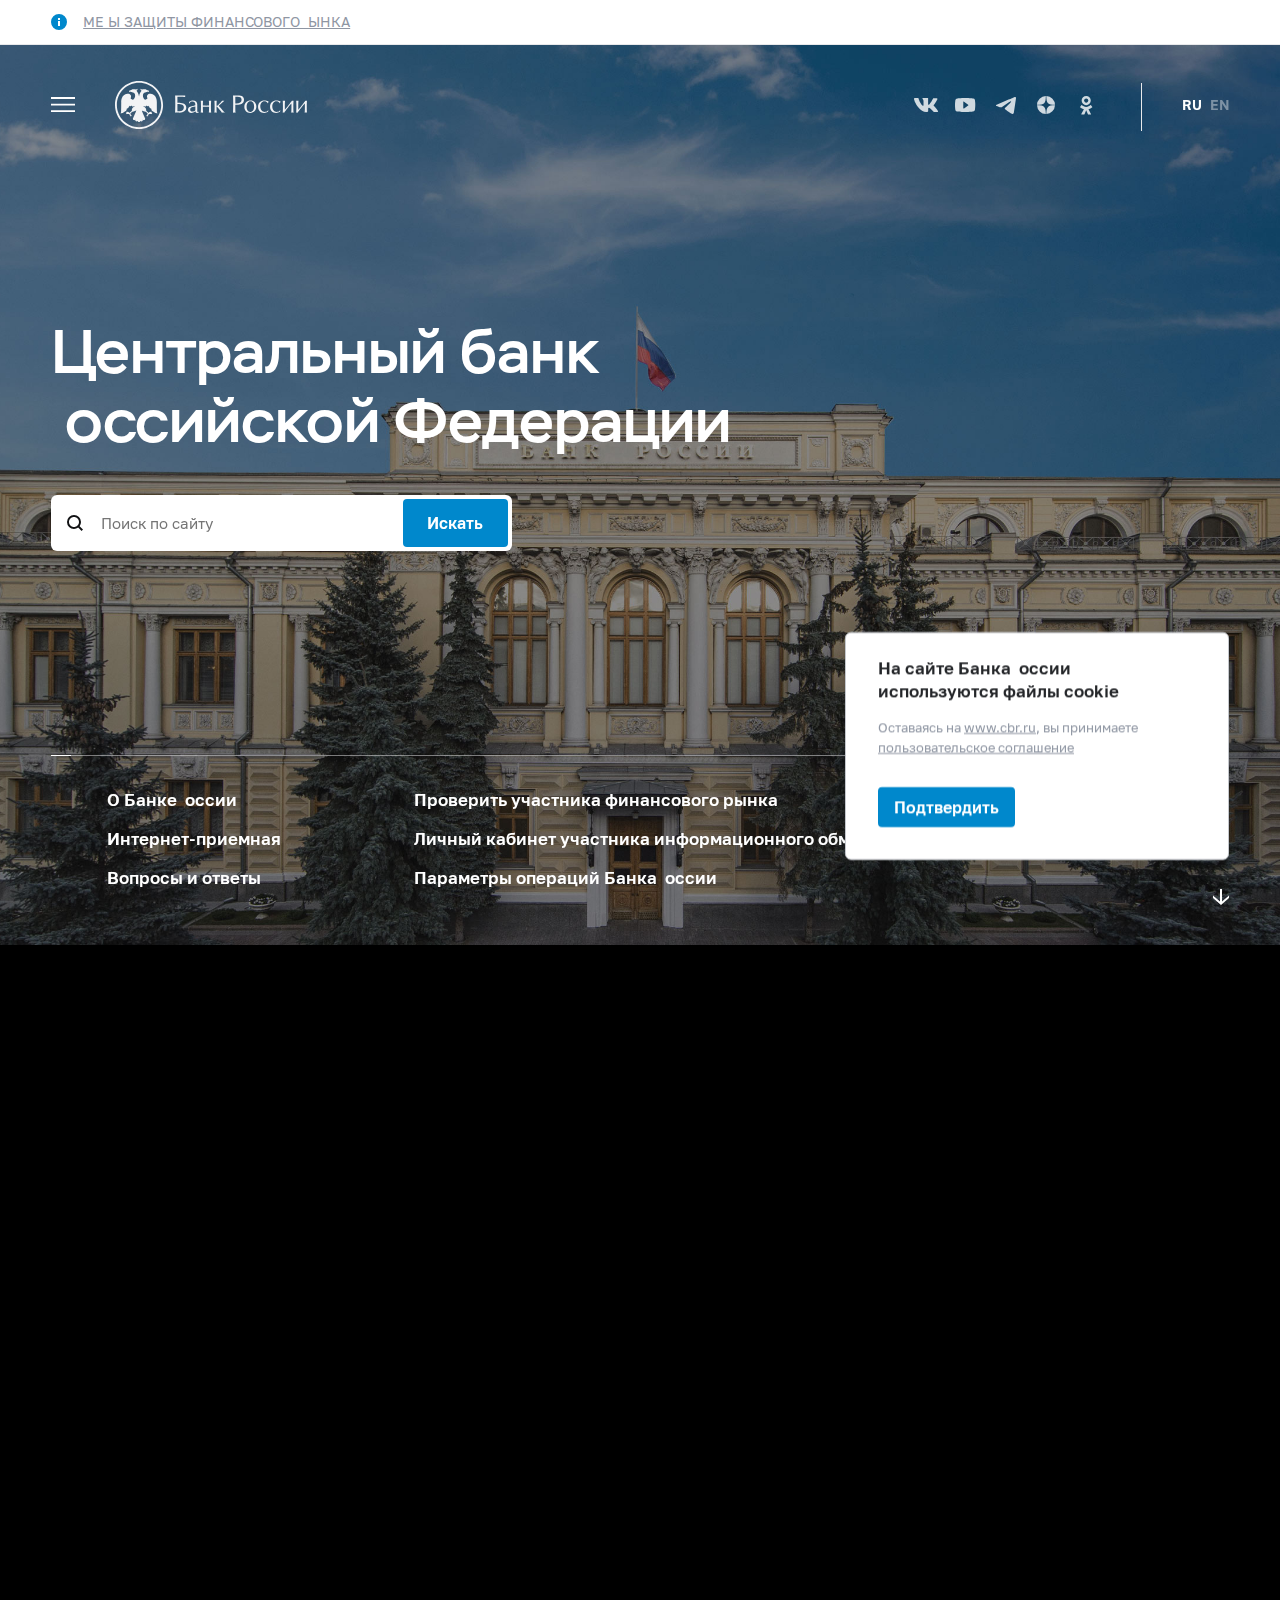
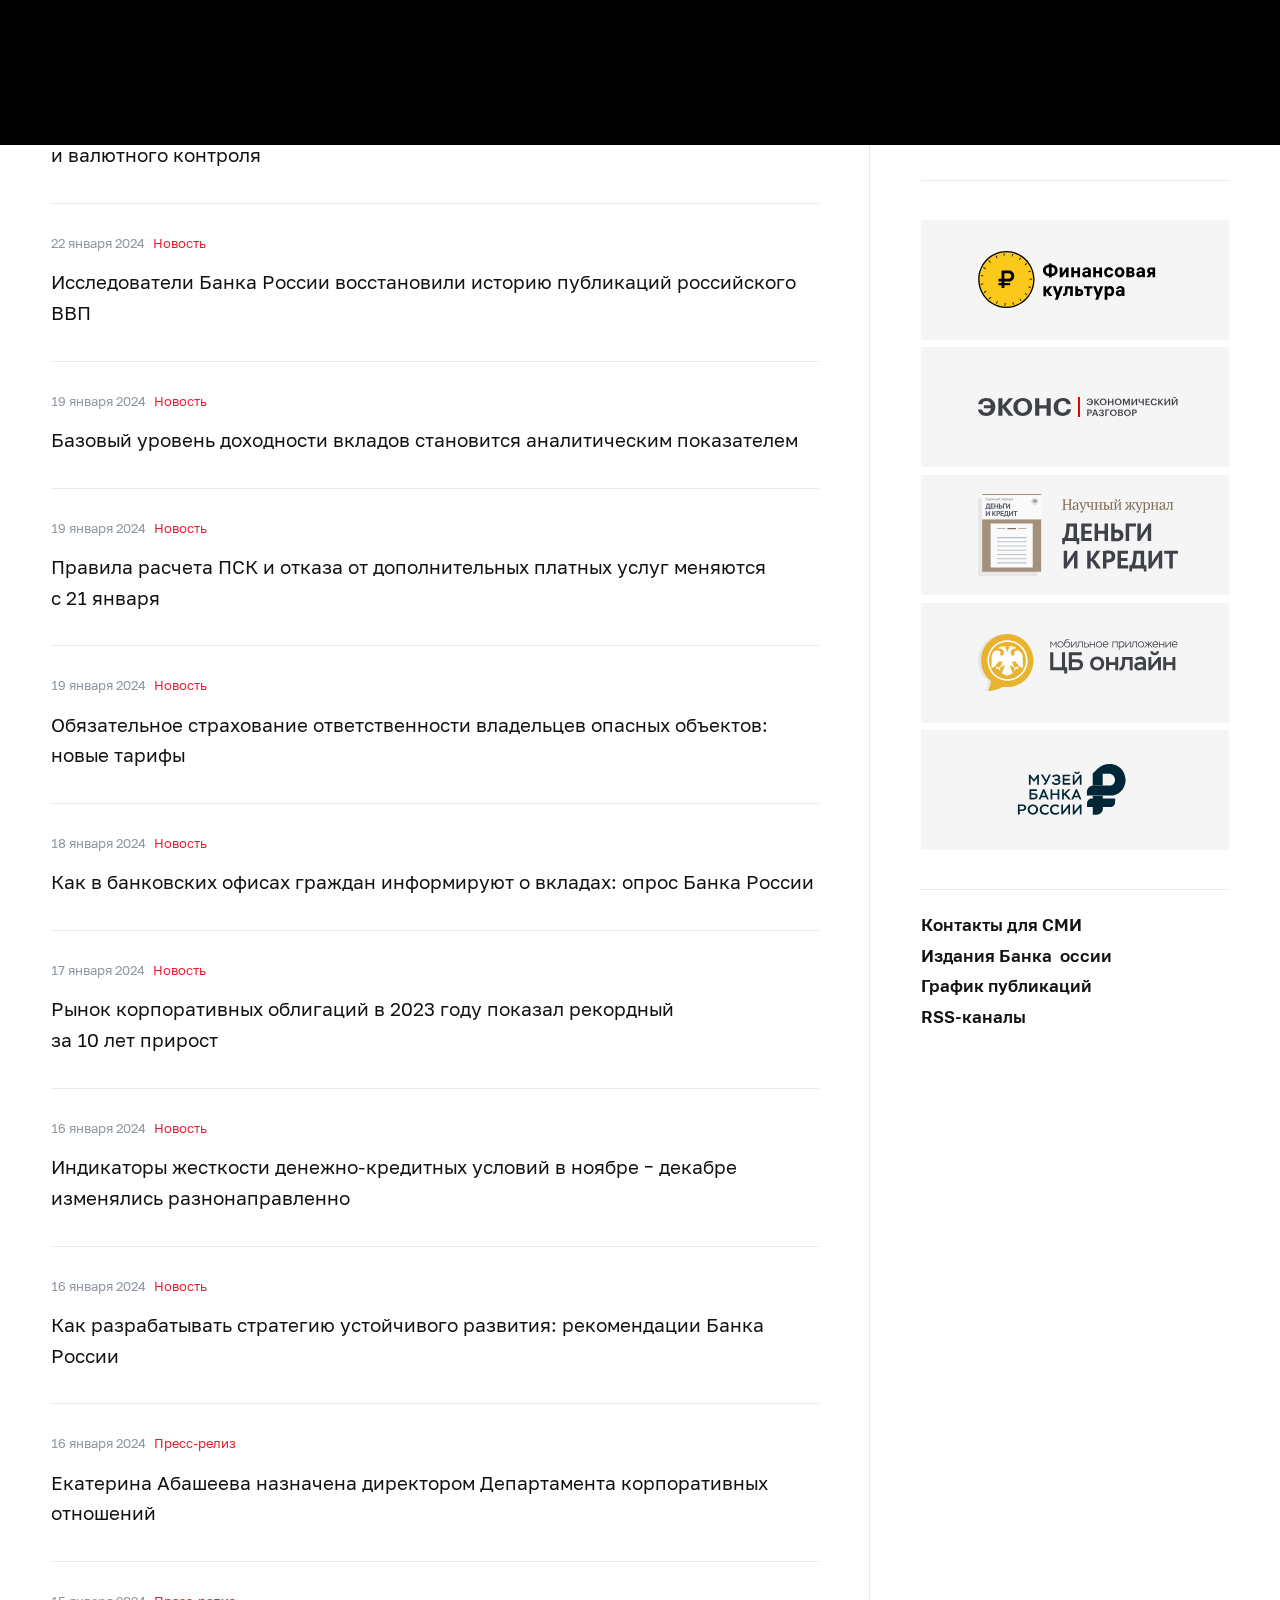
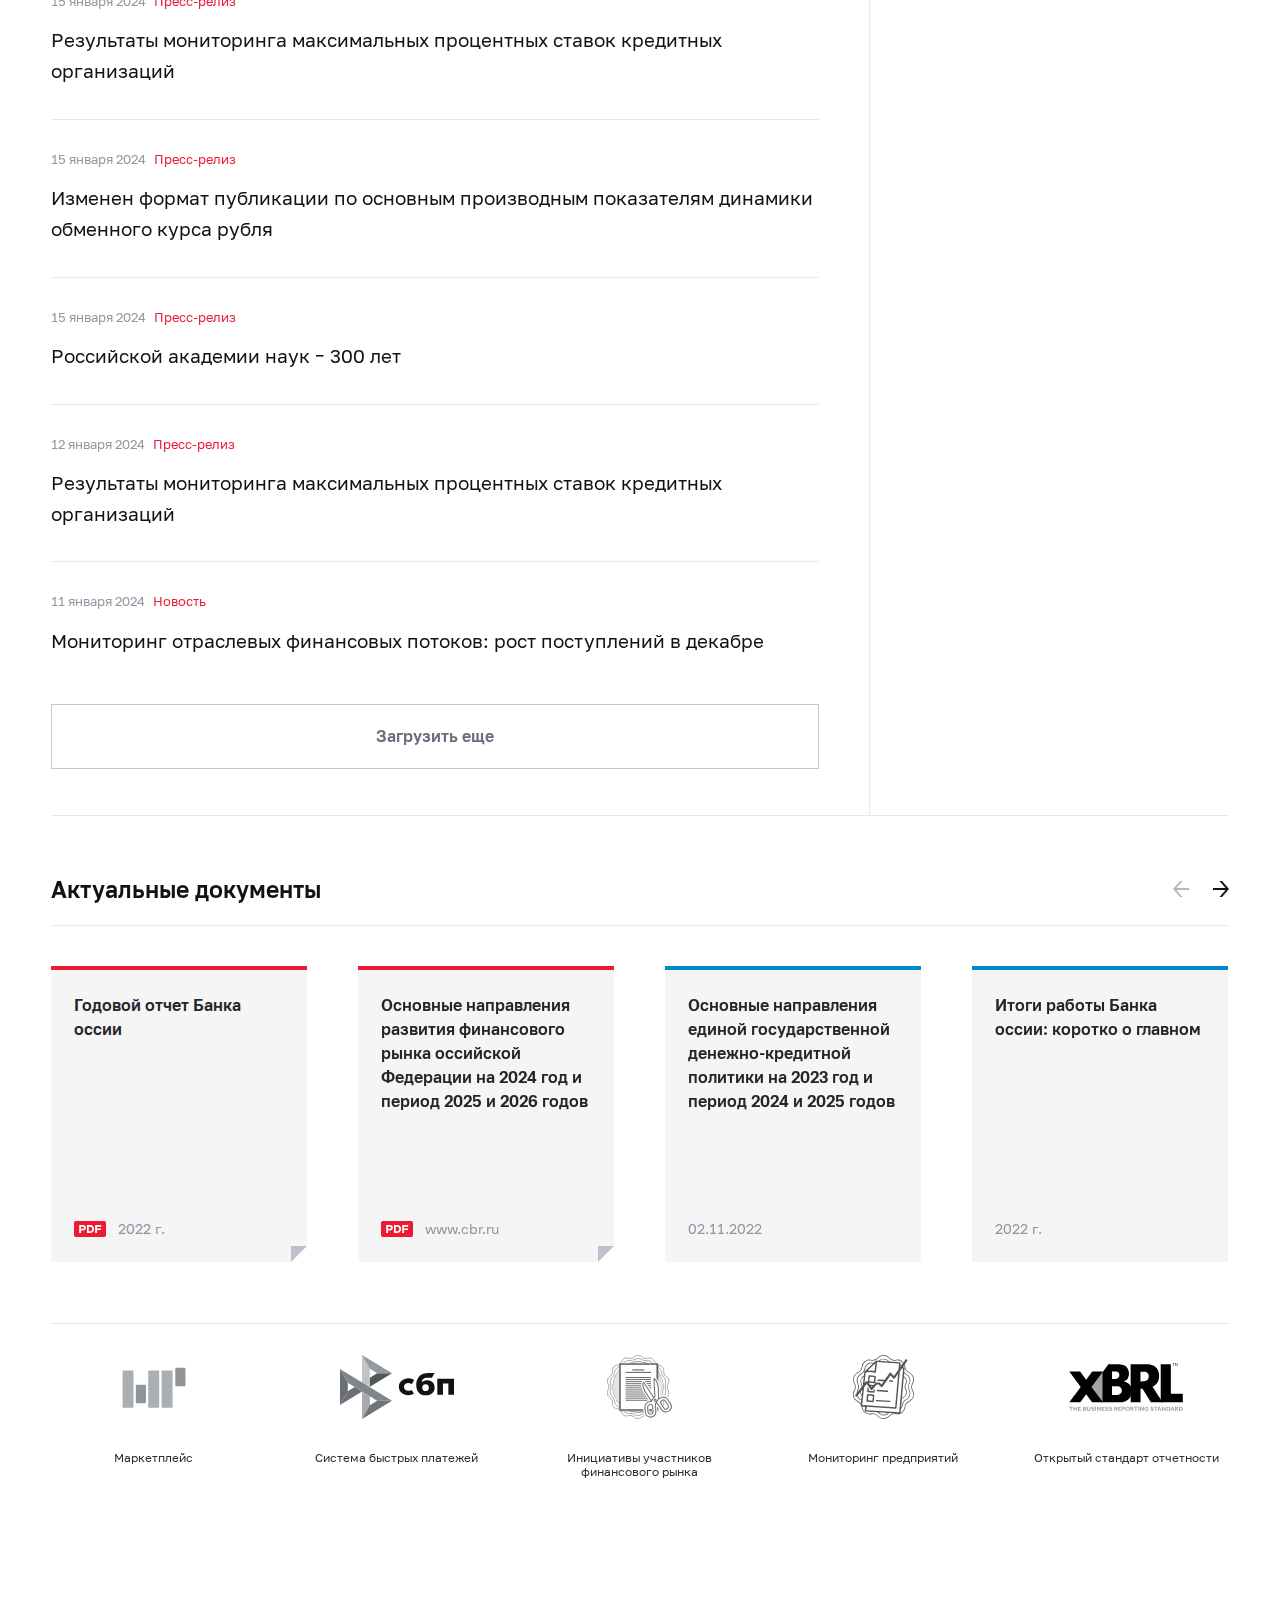
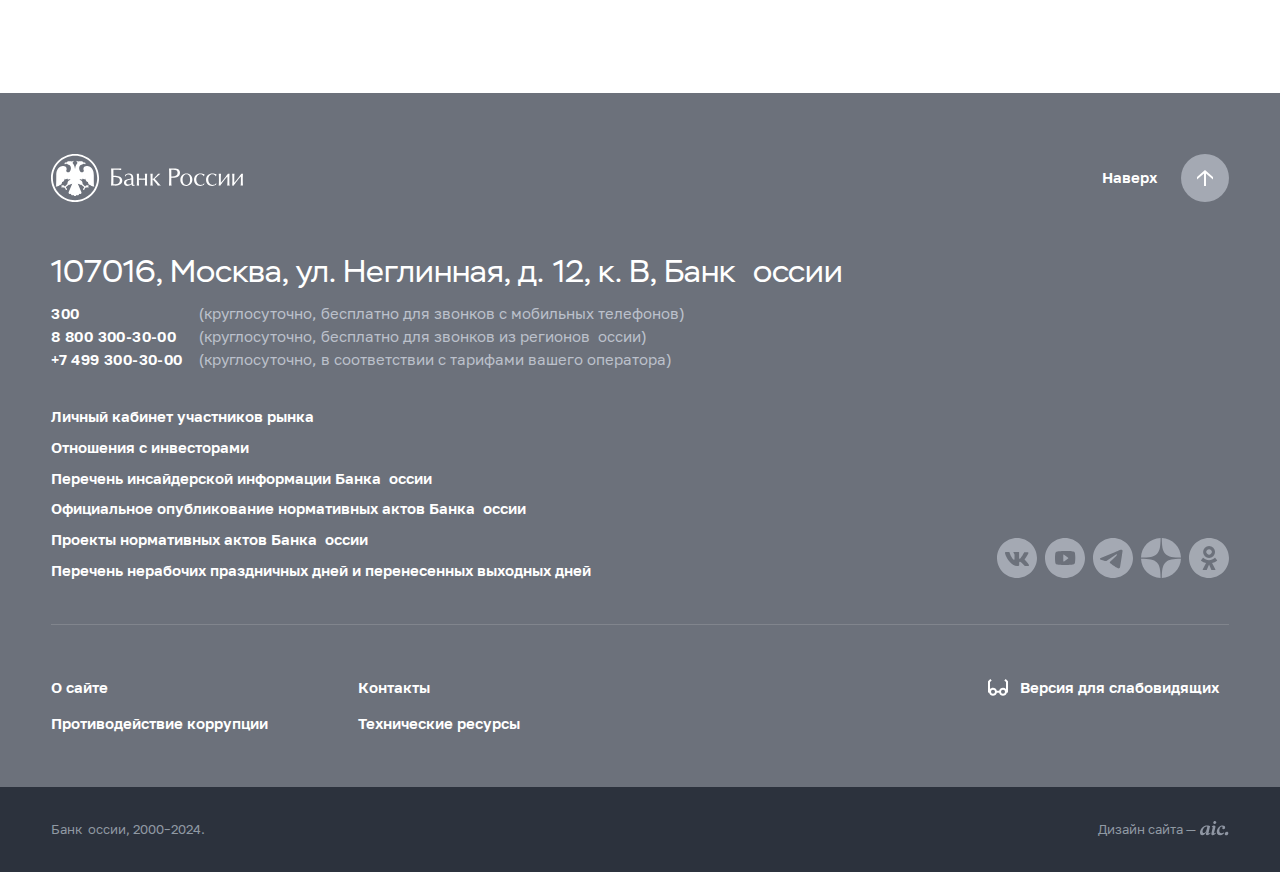
==== commit f5426412: "Add files via upload" ====
--- a/index.html
+++ b/index.html
@@ -159,8 +159,7 @@
                                                     <!--noindex-->RU
                                                     <!--/noindex-->
                                                 </span></div>
-                                            <div class="header_lang_item"><a
-                                                    href="#">
+                                            <div class="header_lang_item"><a href="#">
                                                     <!--noindex-->EN
                                                     <!--/noindex-->
                                                 </a></div>
@@ -196,25 +195,18 @@
                                 </div>
                                 <div class="header_right d-none d-md-flex">
                                     <div class="networks header_networks">
-                                        <a class="networks_item _vk" href="#"
-                                            title="ВКонтакте"></a>
-                                        <a class="networks_item _yt" href="#"
-                                            title="Youtube"></a>
-                                        <a class="networks_item _tg" href="#"
-                                            title="Telegram"></a>
-                                        <a class="networks_item _ydzen"
-                                            href="#"
-                                            title="Яндекс Дзен"></a>
-                                        <a class="networks_item _ok" href="#"
-                                            title="Одноклассники"></a>
+                                        <a class="networks_item _vk" href="#" title="ВКонтакте"></a>
+                                        <a class="networks_item _yt" href="#" title="Youtube"></a>
+                                        <a class="networks_item _tg" href="#" title="Telegram"></a>
+                                        <a class="networks_item _ydzen" href="#" title="Яндекс Дзен"></a>
+                                        <a class="networks_item _ok" href="#" title="Одноклассники"></a>
                                     </div>
                                     <div class="header_lang">
                                         <div class="header_lang_item _active"><span>
                                                 <!--noindex-->RU
                                                 <!--/noindex-->
                                             </span></div>
-                                        <div class="header_lang_item"><a
-                                                href="#">
+                                        <div class="header_lang_item"><a href="#">
                                                 <!--noindex-->EN
                                                 <!--/noindex-->
                                             </a></div>
@@ -279,8 +271,8 @@
 
                                 </div>
                                 <a class="swiper-slide"
-                                    data-background-image="/Content/Gallery/Image/113489?itemId=5584"
-                                    href="#" target="_blank">
+                                    data-background-image="/Content/Gallery/Image/113489?itemId=5584" href="#"
+                                    target="_blank">
                                     <div class="col-md-19">
                                         <div class="home-header_subtitle _orange">Уральский форум</div>
                                         <div class="home-header_title">«Кибербезопасность <br> в финансах»</div>
@@ -292,8 +284,8 @@
 
                                 </a>
                                 <a class="swiper-slide"
-                                    data-background-image="/Content/Gallery/Image/113489?itemId=4258"
-                                    href="#" target="_blank">
+                                    data-background-image="/Content/Gallery/Image/113489?itemId=4258" href="#"
+                                    target="_blank">
                                     <div class="col-md-19">
                                         <div class="home-header_subtitle _orange">№&nbsp;6 (2480)</div>
                                         <div class="home-header_title">Вестник <br>Банка &nbsp;оссии</div>
@@ -409,8 +401,8 @@
                         </div>
                         <div class="phones"><a class="menu_phone_val" href="#">
                                 <div class="plus">+</div>7 499 300-30-00
-                            </a><a class="menu_phone_val" href="#">8 800 300-30-00</a><a
-                                class="menu_phone_val" href="#">300</a><span>Бесплатно для звонков с мобильных
+                            </a><a class="menu_phone_val" href="#">8 800 300-30-00</a><a class="menu_phone_val"
+                                href="#">300</a><span>Бесплатно для звонков с мобильных
                                 телефонов</span></div>
                         <div class="inner_links">
                             <a href="#" title="Новости">Новости</a>
@@ -420,16 +412,11 @@
                             <a href="#" title="О сайте">О сайте</a>
                         </div>
                         <div class="networks-circle">
-                            <a class="networks-circle_item _vk" href="#"
-                                title="ВКонтакте"></a>
-                            <a class="networks-circle_item _yt" href="#"
-                                title="Youtube"></a>
-                            <a class="networks-circle_item _tg" href="#"
-                                title="Telegram"></a>
-                            <a class="networks-circle_item _ydzen"
-                                href="#" title="Яндекс Дзен"></a>
-                            <a class="networks-circle_item _ok" href="#"
-                                title="Одноклассники"></a>
+                            <a class="networks-circle_item _vk" href="#" title="ВКонтакте"></a>
+                            <a class="networks-circle_item _yt" href="#" title="Youtube"></a>
+                            <a class="networks-circle_item _tg" href="#" title="Telegram"></a>
+                            <a class="networks-circle_item _ydzen" href="#" title="Яндекс Дзен"></a>
+                            <a class="networks-circle_item _ok" href="#" title="Одноклассники"></a>
                         </div>
                     </div>
                 </div>
@@ -452,11 +439,11 @@
                                 <div class="col-md-16">
                                     <div class="row-fixed content_deep">
                                         <ul class="list_deep col-md-7 offset-md-1">
-                                            <li class="item_deep" data-catalog-id="16458"><a
-                                                    href="#" class="">Цели и&nbsp;принципы
+                                            <li class="item_deep" data-catalog-id="16458"><a href="#" class="">Цели
+                                                    и&nbsp;принципы
                                                     денежно-кредитной политики</a></li>
-                                            <li class="item_deep" data-catalog-id="16208"><a
-                                                    href="#" class="">Что&nbsp;такое инфляция</a>
+                                            <li class="item_deep" data-catalog-id="16208"><a href="#"
+                                                    class="">Что&nbsp;такое инфляция</a>
                                             </li>
                                             <li class="item_deep" data-catalog-id="22520"><a href="#"
                                                     class="">Как&nbsp;Банк России влияет на&nbsp;инфляцию</a></li>
@@ -465,18 +452,17 @@
                                             <li class="item_deep" data-catalog-id="19275"><a href="#"
                                                     class="">Как&nbsp;принимаются решения по&nbsp;ключевой ставке</a>
                                             </li>
-                                            <li class="item_deep" data-catalog-id="22116"><a
-                                                    href="#"
+                                            <li class="item_deep" data-catalog-id="22116"><a href="#"
                                                     class="">Как&nbsp;мы&nbsp;рассказываем о&nbsp;своих решениях</a>
                                             </li>
-                                            <li class="item_deep" data-catalog-id="26967"><a href="#"
-                                                    class="">Обзор денежно-кредитной политики Банка России</a></li>
-                                            <li class="item_deep" data-catalog-id="16446"><a href="#"
-                                                    class="">Решения по&nbsp;денежно-кредитной политике</a></li>
+                                            <li class="item_deep" data-catalog-id="26967"><a href="#" class="">Обзор
+                                                    денежно-кредитной политики Банка России</a></li>
+                                            <li class="item_deep" data-catalog-id="16446"><a href="#" class="">Решения
+                                                    по&nbsp;денежно-кредитной политике</a></li>
                                         </ul>
                                         <ul class="list_deep col-md-7 offset-md-1">
-                                            <li class="item_deep" data-catalog-id="18690"><a href="#"
-                                                    class="">Календарь решений по&nbsp;ключевой ставке</a></li>
+                                            <li class="item_deep" data-catalog-id="18690"><a href="#" class="">Календарь
+                                                    решений по&nbsp;ключевой ставке</a></li>
                                             <li class="item_deep" data-catalog-id="22522"><a href="#"
                                                     class="">Глоссарий</a></li>
                                             <li class="item_deep" data-catalog-id="22176"><a href="#"
@@ -485,10 +471,10 @@
                                                     class="">Статистика</a></li>
                                             <li class="item_deep" data-catalog-id="18691"><a href="#"
                                                     class="">Аналитика</a></li>
-                                            <li class="item_deep" data-catalog-id="21502"><a href="#"
-                                                    class="">Правовые акты</a></li>
-                                            <li class="item_deep" data-catalog-id="15944"><a href="#"
-                                                    class="">Вопросы и&nbsp;ответы</a></li>
+                                            <li class="item_deep" data-catalog-id="21502"><a href="#" class="">Правовые
+                                                    акты</a></li>
+                                            <li class="item_deep" data-catalog-id="15944"><a href="#" class="">Вопросы
+                                                    и&nbsp;ответы</a></li>
                                             <li class="item_deep" data-catalog-id="15939"><a href="#"
                                                     class="">Новости</a></li>
                                         </ul>
@@ -503,33 +489,33 @@
                                 <div class="col-md-16">
                                     <div class="row-fixed content_deep">
                                         <ul class="list_deep col-md-7 offset-md-1">
-                                            <li class="item_deep" data-catalog-id="16152"><a href="#"
-                                                    class="">Обзор финансовой стабильности</a></li>
-                                            <li class="item_deep" data-catalog-id="15901"><a
-                                                    href="#" class="">Инструменты</a></li>
-                                            <li class="item_deep" data-catalog-id="25324"><a
-                                                    href="#" class="">Антикризисная
+                                            <li class="item_deep" data-catalog-id="16152"><a href="#" class="">Обзор
+                                                    финансовой стабильности</a></li>
+                                            <li class="item_deep" data-catalog-id="15901"><a href="#"
+                                                    class="">Инструменты</a></li>
+                                            <li class="item_deep" data-catalog-id="25324"><a href="#"
+                                                    class="">Антикризисная
                                                     политика</a></li>
                                             <li class="item_deep" data-catalog-id="15902"><a href="#"
                                                     class="">Решения</a></li>
-                                            <li class="item_deep" data-catalog-id="15904"><a
-                                                    href="#" class="">Макропруденциальное
+                                            <li class="item_deep" data-catalog-id="15904"><a href="#"
+                                                    class="">Макропруденциальное
                                                     стресс-тестирование</a></li>
-                                            <li class="item_deep" data-catalog-id="15897"><a
-                                                    href="#" class="">Наблюдение
+                                            <li class="item_deep" data-catalog-id="15897"><a href="#"
+                                                    class="">Наблюдение
                                                     за&nbsp;системно значимыми инфраструктурными организациями
                                                     и&nbsp;центральными контрагентами</a></li>
                                         </ul>
                                         <ul class="list_deep col-md-7 offset-md-1">
-                                            <li class="item_deep" data-catalog-id="16463"><a
-                                                    href="#" class="">Международная
+                                            <li class="item_deep" data-catalog-id="16463"><a href="#"
+                                                    class="">Международная
                                                     деятельность</a></li>
                                             <li class="item_deep" data-catalog-id="21527"><a href="#"
                                                     class="">Статистика</a></li>
                                             <li class="item_deep" data-catalog-id="15890"><a href="#"
                                                     class="">Аналитика</a></li>
-                                            <li class="item_deep" data-catalog-id="16158"><a href="#"
-                                                    class="">Правовые акты</a></li>
+                                            <li class="item_deep" data-catalog-id="16158"><a href="#" class="">Правовые
+                                                    акты</a></li>
                                             <li class="item_deep" data-catalog-id="21272"><a href="#"
                                                     class="">Разъяснения</a></li>
                                             <li class="item_deep" data-catalog-id="21997"><a href="#"
@@ -546,44 +532,43 @@
                                 <div class="col-md-16">
                                     <div class="row-fixed content_deep">
                                         <ul class="list_deep col-md-7 offset-md-1">
-                                            <li class="item_deep" data-catalog-id="15668"><a
-                                                    href="#" class="">Платежная система Банка
+                                            <li class="item_deep" data-catalog-id="15668"><a href="#" class="">Платежная
+                                                    система Банка
                                                     России</a></li>
-                                            <li class="item_deep" data-catalog-id="15663"><a href="#"
-                                                    class="">Основные документы</a></li>
-                                            <li class="item_deep" data-catalog-id="15669"><a href="#"
-                                                    class="">Стандарт ISO&nbsp;20022</a></li>
-                                            <li class="item_deep" data-catalog-id="15670"><a
-                                                    href="#" class="">Система передачи
+                                            <li class="item_deep" data-catalog-id="15663"><a href="#" class="">Основные
+                                                    документы</a></li>
+                                            <li class="item_deep" data-catalog-id="15669"><a href="#" class="">Стандарт
+                                                    ISO&nbsp;20022</a></li>
+                                            <li class="item_deep" data-catalog-id="15670"><a href="#" class="">Система
+                                                    передачи
                                                     финансовых сообщений</a></li>
-                                            <li class="item_deep" data-catalog-id="15672"><a
-                                                    href="#" class="">Платежные карты полевых
+                                            <li class="item_deep" data-catalog-id="15672"><a href="#" class="">Платежные
+                                                    карты полевых
                                                     учреждений Банка России</a></li>
-                                            <li class="item_deep" data-catalog-id="16442"><a href="#"
-                                                    class="">Система быстрых платежей</a></li>
-                                            <li class="item_deep" data-catalog-id="21573"><a
-                                                    href="#" class="">Надзор и&nbsp;наблюдение
+                                            <li class="item_deep" data-catalog-id="16442"><a href="#" class="">Система
+                                                    быстрых платежей</a></li>
+                                            <li class="item_deep" data-catalog-id="21573"><a href="#" class="">Надзор
+                                                    и&nbsp;наблюдение
                                                     в&nbsp;национальной платежной системе</a></li>
-                                            <li class="item_deep" data-catalog-id="24066"><a href="#"
-                                                    class="">Допуск операторов платежных систем и&nbsp;операторов
+                                            <li class="item_deep" data-catalog-id="24066"><a href="#" class="">Допуск
+                                                    операторов платежных систем и&nbsp;операторов
                                                     иностранных платежных систем </a></li>
                                             <li class="item_deep" data-catalog-id="15673"><a href="#"
                                                     class="">Администрирование отдельных видов доходов</a></li>
                                         </ul>
                                         <ul class="list_deep col-md-7 offset-md-1">
-                                            <li class="item_deep" data-catalog-id="21577"><a
-                                                    href="#"
+                                            <li class="item_deep" data-catalog-id="21577"><a href="#"
                                                     class="">Международное сотрудничество</a></li>
                                             <li class="item_deep" data-catalog-id="15667"><a href="#"
                                                     class="">Статистика</a></li>
                                             <li class="item_deep" data-catalog-id="15665"><a href="#"
                                                     class="">Аналитика</a></li>
-                                            <li class="item_deep" data-catalog-id="21567"><a href="#"
-                                                    class="">Правовые акты</a></li>
-                                            <li class="item_deep" data-catalog-id="15664"><a href="#"
-                                                    class="">Реестры и&nbsp;перечни</a></li>
-                                            <li class="item_deep" data-catalog-id="15675"><a href="#"
-                                                    class="">Вопросы и&nbsp;ответы</a></li>
+                                            <li class="item_deep" data-catalog-id="21567"><a href="#" class="">Правовые
+                                                    акты</a></li>
+                                            <li class="item_deep" data-catalog-id="15664"><a href="#" class="">Реестры
+                                                    и&nbsp;перечни</a></li>
+                                            <li class="item_deep" data-catalog-id="15675"><a href="#" class="">Вопросы
+                                                    и&nbsp;ответы</a></li>
                                             <li class="item_deep" data-catalog-id="24076"><a href="#"
                                                     class="">Разъяснения</a></li>
                                             <li class="item_deep" data-catalog-id="15662"><a href="#"
@@ -600,43 +585,40 @@
                                 <div class="col-md-16">
                                     <div class="row-fixed content_deep">
                                         <ul class="list_deep col-md-7 offset-md-1">
-                                            <li class="item_deep" data-catalog-id="22043"><a
-                                                    href="#" class="">Банкноты</a></li>
-                                            <li class="item_deep" data-catalog-id="25521"><a
-                                                    href="#" class="">Модернизация банкнот</a></li>
-                                            <li class="item_deep" data-catalog-id="15553"><a
-                                                    href="#" class="">Памятные
+                                            <li class="item_deep" data-catalog-id="22043"><a href="#"
+                                                    class="">Банкноты</a></li>
+                                            <li class="item_deep" data-catalog-id="25521"><a href="#"
+                                                    class="">Модернизация банкнот</a></li>
+                                            <li class="item_deep" data-catalog-id="15553"><a href="#" class="">Памятные
                                                     банкноты</a></li>
-                                            <li class="item_deep" data-catalog-id="22037"><a
-                                                    href="#" class="">Монеты</a></li>
-                                            <li class="item_deep" data-catalog-id="16084"><a
-                                                    href="#" class="">Памятные
+                                            <li class="item_deep" data-catalog-id="22037"><a href="#"
+                                                    class="">Монеты</a></li>
+                                            <li class="item_deep" data-catalog-id="16084"><a href="#" class="">Памятные
                                                     и&nbsp;инвестиционные монеты</a></li>
-                                            <li class="item_deep" data-catalog-id="15567"><a
-                                                    href="#" class="">Организация работы
+                                            <li class="item_deep" data-catalog-id="15567"><a href="#"
+                                                    class="">Организация работы
                                                     с&nbsp;денежной наличностью</a></li>
-                                            <li class="item_deep" data-catalog-id="15569"><a
-                                                    href="#" class="">Видеоматериалы</a></li>
+                                            <li class="item_deep" data-catalog-id="15569"><a href="#"
+                                                    class="">Видеоматериалы</a></li>
                                         </ul>
                                         <ul class="list_deep col-md-7 offset-md-1">
-                                            <li class="item_deep" data-catalog-id="15571"><a
-                                                    href="#" class="">Специальные краски,
+                                            <li class="item_deep" data-catalog-id="15571"><a href="#"
+                                                    class="">Специальные краски,
                                                     предназначенные для&nbsp;предотвращения хищения банкнот Банка России
                                                     при&nbsp;их&nbsp;транспортировке и&nbsp;хранении</a></li>
-                                            <li class="item_deep" data-catalog-id="24155"><a
-                                                    href="#" class="">Мобильное
+                                            <li class="item_deep" data-catalog-id="24155"><a href="#" class="">Мобильное
                                                     приложение «Банкноты Банка России»</a></li>
-                                            <li class="item_deep" data-catalog-id="15563"><a
-                                                    href="#" class="">Статистика</a></li>
-                                            <li class="item_deep" data-catalog-id="22536"><a
-                                                    href="#" class="">Аналитика</a></li>
-                                            <li class="item_deep" data-catalog-id="15564"><a
-                                                    href="#" class="">Правовые акты</a>
+                                            <li class="item_deep" data-catalog-id="15563"><a href="#"
+                                                    class="">Статистика</a></li>
+                                            <li class="item_deep" data-catalog-id="22536"><a href="#"
+                                                    class="">Аналитика</a></li>
+                                            <li class="item_deep" data-catalog-id="15564"><a href="#" class="">Правовые
+                                                    акты</a>
                                             </li>
-                                            <li class="item_deep" data-catalog-id="27055"><a href="#"
-                                                    class="">Вопросы и&nbsp;ответы</a></li>
-                                            <li class="item_deep" data-catalog-id="15562"><a
-                                                    href="#" class="">Новости</a></li>
+                                            <li class="item_deep" data-catalog-id="27055"><a href="#" class="">Вопросы
+                                                    и&nbsp;ответы</a></li>
+                                            <li class="item_deep" data-catalog-id="15562"><a href="#"
+                                                    class="">Новости</a></li>
                                         </ul>
                                     </div>
                                 </div>
@@ -649,31 +631,29 @@
                                 <div class="col-md-16">
                                     <div class="row-fixed content_deep">
                                         <ul class="list_deep col-md-7 offset-md-1">
-                                            <li class="item_deep" data-catalog-id="19237"><a
-                                                    href="#" class="">Финансовая
+                                            <li class="item_deep" data-catalog-id="19237"><a href="#"
+                                                    class="">Финансовая
                                                     доступность</a></li>
                                             <li class="item_deep" data-catalog-id="25621"><a href="#"
                                                     class="">Устойчивое развитие</a></li>
-                                            <li class="item_deep" data-catalog-id="25602"><a href="#"
-                                                    class="">Поддержка малого и&nbsp;среднего предпринимательства</a>
+                                            <li class="item_deep" data-catalog-id="25602"><a href="#" class="">Поддержка
+                                                    малого и&nbsp;среднего предпринимательства</a>
                                             </li>
-                                            <li class="item_deep" data-catalog-id="19251"><a
-                                                    href="#" class="">Развитие
+                                            <li class="item_deep" data-catalog-id="19251"><a href="#" class="">Развитие
                                                     финансовых инструментов</a></li>
-                                            <li class="item_deep" data-catalog-id="19256"><a
-                                                    href="#" class="">Развитие
+                                            <li class="item_deep" data-catalog-id="19256"><a href="#" class="">Развитие
                                                     сегментов финансового рынка</a></li>
                                         </ul>
                                         <ul class="list_deep col-md-7 offset-md-1">
-                                            <li class="item_deep" data-catalog-id="27031"><a
-                                                    href="#" class="">Инициативы участников
+                                            <li class="item_deep" data-catalog-id="27031"><a href="#"
+                                                    class="">Инициативы участников
                                                     финансового рынка</a></li>
                                             <li class="item_deep" data-catalog-id="19413"><a href="#"
                                                     class="">Статистика</a></li>
                                             <li class="item_deep" data-catalog-id="19407"><a href="#"
                                                     class="">Аналитика</a></li>
-                                            <li class="item_deep" data-catalog-id="19410"><a href="#"
-                                                    class="">Правовые акты</a></li>
+                                            <li class="item_deep" data-catalog-id="19410"><a href="#" class="">Правовые
+                                                    акты</a></li>
                                             <li class="item_deep" data-catalog-id="19324"><a href="#"
                                                     class="">Новости</a></li>
                                         </ul>
@@ -688,30 +668,29 @@
                                 <div class="col-md-16">
                                     <div class="row-fixed content_deep">
                                         <ul class="list_deep col-md-7 offset-md-1">
-                                            <li class="item_deep" data-catalog-id="25615"><a href="#"
-                                                    class="">Цифровой рубль</a></li>
-                                            <li class="item_deep" data-catalog-id="15650"><a
-                                                    href="#" class="">Удаленная
+                                            <li class="item_deep" data-catalog-id="25615"><a href="#" class="">Цифровой
+                                                    рубль</a></li>
+                                            <li class="item_deep" data-catalog-id="15650"><a href="#" class="">Удаленная
                                                     идентификация</a></li>
-                                            <li class="item_deep" data-catalog-id="19425"><a href="#"
-                                                    class="">Система быстрых платежей</a></li>
-                                            <li class="item_deep" data-catalog-id="15649"><a
-                                                    href="#" class="">Маркетплейс</a></li>
-                                            <li class="item_deep" data-catalog-id="15648"><a
-                                                    href="#" class="">Регулятивная
+                                            <li class="item_deep" data-catalog-id="19425"><a href="#" class="">Система
+                                                    быстрых платежей</a></li>
+                                            <li class="item_deep" data-catalog-id="15649"><a href="#"
+                                                    class="">Маркетплейс</a></li>
+                                            <li class="item_deep" data-catalog-id="15648"><a href="#"
+                                                    class="">Регулятивная
                                                     песочница</a></li>
-                                            <li class="item_deep" data-catalog-id="19427"><a href="#"
-                                                    class="">RegTech и&nbsp;SupTech</a></li>
+                                            <li class="item_deep" data-catalog-id="19427"><a href="#" class="">RegTech
+                                                    и&nbsp;SupTech</a></li>
                                         </ul>
                                         <ul class="list_deep col-md-7 offset-md-1">
-                                            <li class="item_deep" data-catalog-id="24287"><a href="#"
-                                                    class="">Финтех Хаб</a></li>
+                                            <li class="item_deep" data-catalog-id="24287"><a href="#" class="">Финтех
+                                                    Хаб</a></li>
                                             <li class="item_deep" data-catalog-id="15656"><a href="#"
                                                     class="">Аналитика</a></li>
-                                            <li class="item_deep" data-catalog-id="22539"><a href="#"
-                                                    class="">Правовые акты</a></li>
-                                            <li class="item_deep" data-catalog-id="15657"><a
-                                                    href="#" class="">Вопросы и&nbsp;ответы</a></li>
+                                            <li class="item_deep" data-catalog-id="22539"><a href="#" class="">Правовые
+                                                    акты</a></li>
+                                            <li class="item_deep" data-catalog-id="15657"><a href="#" class="">Вопросы
+                                                    и&nbsp;ответы</a></li>
                                             <li class="item_deep" data-catalog-id="15655"><a href="#"
                                                     class="">Новости</a></li>
                                         </ul>
@@ -727,31 +706,29 @@
                                 <div class="col-md-16">
                                     <div class="row-fixed content_deep">
                                         <ul class="list_deep col-md-7 offset-md-1">
-                                            <li class="item_deep" data-catalog-id="15737"><a
-                                                    href="#"
+                                            <li class="item_deep" data-catalog-id="15737"><a href="#"
                                                     class="">Поведенческий надзор: практики и&nbsp;рекомендации</a></li>
-                                            <li class="item_deep" data-catalog-id="25645"><a
-                                                    href="#" class="">Виды недобросовестного
+                                            <li class="item_deep" data-catalog-id="25645"><a href="#" class="">Виды
+                                                    недобросовестного
                                                     поведения участников финансового рынка</a></li>
-                                            <li class="item_deep" data-catalog-id="19321"><a
-                                                    href="#" class="">Финансовая
+                                            <li class="item_deep" data-catalog-id="19321"><a href="#"
+                                                    class="">Финансовая
                                                     грамотность</a></li>
-                                            <li class="item_deep" data-catalog-id="16207"><a
-                                                    href="#" class="">Международное
+                                            <li class="item_deep" data-catalog-id="16207"><a href="#"
+                                                    class="">Международное
                                                     сотрудничество</a></li>
-                                            <li class="item_deep" data-catalog-id="24201"><a
-                                                    href="#"
+                                            <li class="item_deep" data-catalog-id="24201"><a href="#"
                                                     class="">Экспертные советы</a></li>
                                         </ul>
                                         <ul class="list_deep col-md-7 offset-md-1">
-                                            <li class="item_deep" data-catalog-id="15735"><a
-                                                    href="#" class="">Статистика</a></li>
-                                            <li class="item_deep" data-catalog-id="15736"><a
-                                                    href="#" class="">Аналитика</a></li>
-                                            <li class="item_deep" data-catalog-id="19405"><a
-                                                    href="#" class="">Правовые акты</a></li>
-                                            <li class="item_deep" data-catalog-id="15738"><a
-                                                    href="#" class="">Новости</a></li>
+                                            <li class="item_deep" data-catalog-id="15735"><a href="#"
+                                                    class="">Статистика</a></li>
+                                            <li class="item_deep" data-catalog-id="15736"><a href="#"
+                                                    class="">Аналитика</a></li>
+                                            <li class="item_deep" data-catalog-id="19405"><a href="#" class="">Правовые
+                                                    акты</a></li>
+                                            <li class="item_deep" data-catalog-id="15738"><a href="#"
+                                                    class="">Новости</a></li>
                                         </ul>
                                     </div>
                                 </div>
@@ -764,28 +741,28 @@
                                 <div class="col-md-16">
                                     <div class="row-fixed content_deep">
                                         <ul class="list_deep col-md-7 offset-md-1">
-                                            <li class="item_deep" data-catalog-id="26817"><a
-                                                    href="#" class="">Противодействие
+                                            <li class="item_deep" data-catalog-id="26817"><a href="#"
+                                                    class="">Противодействие
                                                     мошенническим практикам</a></li>
-                                            <li class="item_deep" data-catalog-id="15874"><a
-                                                    href="#" class="">ФинЦЕРТ</a></li>
-                                            <li class="item_deep" data-catalog-id="22002"><a
-                                                    href="#" class="">Стандарты Банка
+                                            <li class="item_deep" data-catalog-id="15874"><a href="#"
+                                                    class="">ФинЦЕРТ</a></li>
+                                            <li class="item_deep" data-catalog-id="22002"><a href="#" class="">Стандарты
+                                                    Банка
                                                     России</a></li>
-                                            <li class="item_deep" data-catalog-id="24198"><a
-                                                    href="#" class="">Статистика</a>
+                                            <li class="item_deep" data-catalog-id="24198"><a href="#"
+                                                    class="">Статистика</a>
                                             </li>
                                         </ul>
                                         <ul class="list_deep col-md-7 offset-md-1">
-                                            <li class="item_deep" data-catalog-id="15877"><a
-                                                    href="#" class="">Аналитика</a></li>
-                                            <li class="item_deep" data-catalog-id="15878"><a
-                                                    href="#" class="">Правовые акты</a></li>
-                                            <li class="item_deep" data-catalog-id="22534"><a
-                                                    href="#" class="">Вопросы и&nbsp;ответы</a>
+                                            <li class="item_deep" data-catalog-id="15877"><a href="#"
+                                                    class="">Аналитика</a></li>
+                                            <li class="item_deep" data-catalog-id="15878"><a href="#" class="">Правовые
+                                                    акты</a></li>
+                                            <li class="item_deep" data-catalog-id="22534"><a href="#" class="">Вопросы
+                                                    и&nbsp;ответы</a>
                                             </li>
-                                            <li class="item_deep" data-catalog-id="15876"><a
-                                                    href="#" class="">Новости</a></li>
+                                            <li class="item_deep" data-catalog-id="15876"><a href="#"
+                                                    class="">Новости</a></li>
                                         </ul>
                                     </div>
                                 </div>
@@ -798,46 +775,44 @@
                                 <div class="col-md-16">
                                     <div class="row-fixed content_deep">
                                         <ul class="list_deep col-md-7 offset-md-1">
-                                            <li class="item_deep" data-catalog-id="16040"><a
-                                                    href="#" class="">Недобросовестные практики
+                                            <li class="item_deep" data-catalog-id="16040"><a href="#"
+                                                    class="">Недобросовестные практики
                                                     поведения</a></li>
-                                            <li class="item_deep" data-catalog-id="16041"><a
-                                                    href="#" class="">Выявленные случаи
+                                            <li class="item_deep" data-catalog-id="16041"><a href="#"
+                                                    class="">Выявленные случаи
                                                     неправомерного использования инсайдерской информации
                                                     и&nbsp;манипулирования рынком</a></li>
-                                            <li class="item_deep" data-catalog-id="26960"><a href="#"
-                                                    class="">Виды нелегальной деятельности на&nbsp;финансовом рынке</a>
+                                            <li class="item_deep" data-catalog-id="26960"><a href="#" class="">Виды
+                                                    нелегальной деятельности на&nbsp;финансовом рынке</a>
                                             </li>
-                                            <li class="item_deep" data-catalog-id="25306"><a
-                                                    href="#" class="">Список компаний
+                                            <li class="item_deep" data-catalog-id="25306"><a href="#" class="">Список
+                                                    компаний
                                                     с&nbsp;выявленными признаками нелегальной деятельности
                                                     на&nbsp;финансовом рынке</a></li>
-                                            <li class="item_deep" data-catalog-id="16042"><a
-                                                    href="#" class="">Порядок проведения Банком
+                                            <li class="item_deep" data-catalog-id="16042"><a href="#" class="">Порядок
+                                                    проведения Банком
                                                     России проверок</a></li>
-                                            <li class="item_deep" data-catalog-id="16043"><a
-                                                    href="#" class="">Аннулированные
+                                            <li class="item_deep" data-catalog-id="16043"><a href="#"
+                                                    class="">Аннулированные
                                                     аттестаты</a></li>
-                                            <li class="item_deep" data-catalog-id="22569"><a
-                                                    href="#"
+                                            <li class="item_deep" data-catalog-id="22569"><a href="#"
                                                     class="">Экспертный совет по&nbsp;существенным рыночным
                                                     отклонениям</a></li>
                                         </ul>
                                         <ul class="list_deep col-md-7 offset-md-1">
-                                            <li class="item_deep" data-catalog-id="26849"><a
-                                                    href="#" class="">Соглашение с&nbsp;Банком
+                                            <li class="item_deep" data-catalog-id="26849"><a href="#"
+                                                    class="">Соглашение с&nbsp;Банком
                                                     России</a></li>
                                             <li class="item_deep" data-catalog-id="19459"><a href="#"
                                                     class="">Аналитика</a></li>
-                                            <li class="item_deep" data-catalog-id="16002"><a href="#"
-                                                    class="">Правовые акты</a></li>
-                                            <li class="item_deep" data-catalog-id="22563"><a href="#"
-                                                    class="">Вопросы и&nbsp;ответы</a></li>
+                                            <li class="item_deep" data-catalog-id="16002"><a href="#" class="">Правовые
+                                                    акты</a></li>
+                                            <li class="item_deep" data-catalog-id="22563"><a href="#" class="">Вопросы
+                                                    и&nbsp;ответы</a></li>
                                             <li class="item_deep" data-catalog-id="16004"><a href="#"
                                                     class="">Разъяснения</a></li>
-                                            <li class="item_deep" data-catalog-id="22540"><a
-                                                    href="#"
-                                                    class="">Решения Банка России</a></li>
+                                            <li class="item_deep" data-catalog-id="22540"><a href="#" class="">Решения
+                                                    Банка России</a></li>
                                             <li class="item_deep" data-catalog-id="16007"><a href="#"
                                                     class="">Новости</a></li>
                                         </ul>
@@ -853,30 +828,29 @@
                                 <div class="col-md-16">
                                     <div class="row-fixed content_deep">
                                         <ul class="list_deep col-md-7 offset-md-1">
-                                            <li class="item_deep" data-catalog-id="16021"><a
-                                                    href="#" class="">Международный
+                                            <li class="item_deep" data-catalog-id="16021"><a href="#"
+                                                    class="">Международный
                                                     опыт по&nbsp;ПОД/ФТ/ФРОМУ, реализация мер&nbsp;СБ&nbsp;ООН</a></li>
-                                            <li class="item_deep" data-catalog-id="16024"><a
-                                                    href="#"
+                                            <li class="item_deep" data-catalog-id="16024"><a href="#"
                                                     class="">Информационное взаимодействие в&nbsp;части
                                                     ПОД/ФТ&nbsp;и&nbsp;валютного контроля</a></li>
-                                            <li class="item_deep" data-catalog-id="26844"><a
-                                                    href="#" class="">Платформа «Знай
+                                            <li class="item_deep" data-catalog-id="26844"><a href="#" class="">Платформа
+                                                    «Знай
                                                     своего клиента»</a></li>
-                                            <li class="item_deep" data-catalog-id="16025"><a
-                                                    href="#" class="">Аналитика</a></li>
-                                            <li class="item_deep" data-catalog-id="19370"><a
-                                                    href="#" class="">Правовые акты</a></li>
+                                            <li class="item_deep" data-catalog-id="16025"><a href="#"
+                                                    class="">Аналитика</a></li>
+                                            <li class="item_deep" data-catalog-id="19370"><a href="#" class="">Правовые
+                                                    акты</a></li>
                                         </ul>
                                         <ul class="list_deep col-md-7 offset-md-1">
-                                            <li class="item_deep" data-catalog-id="19649"><a
-                                                    href="#" class="">Реестры</a></li>
-                                            <li class="item_deep" data-catalog-id="26811"><a href="#"
-                                                    class="">Вопросы и&nbsp;ответы</a></li>
+                                            <li class="item_deep" data-catalog-id="19649"><a href="#"
+                                                    class="">Реестры</a></li>
+                                            <li class="item_deep" data-catalog-id="26811"><a href="#" class="">Вопросы
+                                                    и&nbsp;ответы</a></li>
                                             <li class="item_deep" data-catalog-id="22570"><a href="#"
                                                     class="">Разъяснения</a></li>
-                                            <li class="item_deep" data-catalog-id="19369"><a
-                                                    href="#" class="">Новости</a></li>
+                                            <li class="item_deep" data-catalog-id="19369"><a href="#"
+                                                    class="">Новости</a></li>
                                         </ul>
                                     </div>
                                 </div>
@@ -889,28 +863,26 @@
                                 <div class="col-md-16">
                                     <div class="row-fixed content_deep">
                                         <ul class="list_deep col-md-7 offset-md-1">
-                                            <li class="item_deep" data-catalog-id="25334"><a
-                                                    href="#" class="">Навигатор
+                                            <li class="item_deep" data-catalog-id="25334"><a href="#" class="">Навигатор
                                                     по&nbsp;процедурам допуска</a></li>
-                                            <li class="item_deep" data-catalog-id="24153"><a
-                                                    href="#" class="">Прием документов
+                                            <li class="item_deep" data-catalog-id="24153"><a href="#" class="">Прием
+                                                    документов
                                                     и&nbsp;консультации</a></li>
-                                            <li class="item_deep" data-catalog-id="24146"><a
-                                                    href="#" class="">Реестры
+                                            <li class="item_deep" data-catalog-id="24146"><a href="#" class="">Реестры
                                                     и&nbsp;перечни</a></li>
-                                            <li class="item_deep" data-catalog-id="24148"><a
-                                                    href="#" class="">Статистика</a></li>
+                                            <li class="item_deep" data-catalog-id="24148"><a href="#"
+                                                    class="">Статистика</a></li>
                                         </ul>
                                         <ul class="list_deep col-md-7 offset-md-1">
-                                            <li class="item_deep" data-catalog-id="25638"><a
-                                                    href="#" class="">Правовые акты</a></li>
-                                            <li class="item_deep" data-catalog-id="24151"><a
-                                                    href="#" class="">Разъяснения</a></li>
-                                            <li class="item_deep" data-catalog-id="24185"><a
-                                                    href="#" class="">Решения Банка России</a>
+                                            <li class="item_deep" data-catalog-id="25638"><a href="#" class="">Правовые
+                                                    акты</a></li>
+                                            <li class="item_deep" data-catalog-id="24151"><a href="#"
+                                                    class="">Разъяснения</a></li>
+                                            <li class="item_deep" data-catalog-id="24185"><a href="#" class="">Решения
+                                                    Банка России</a>
                                             </li>
-                                            <li class="item_deep" data-catalog-id="24152"><a
-                                                    href="#" class="">Новости</a></li>
+                                            <li class="item_deep" data-catalog-id="24152"><a href="#"
+                                                    class="">Новости</a></li>
                                         </ul>
                                     </div>
                                 </div>
@@ -923,23 +895,22 @@
                                 <div class="col-md-16">
                                     <div class="row-fixed content_deep">
                                         <ul class="list_deep col-md-7 offset-md-1">
-                                            <li class="item_deep" data-catalog-id="22548"><a
-                                                    href="#" class="">Требования
+                                            <li class="item_deep" data-catalog-id="22548"><a href="#"
+                                                    class="">Требования
                                                     к&nbsp;собственникам, органам управления и&nbsp;персоналу
                                                     организаций-участников финансового рынка</a></li>
-                                            <li class="item_deep" data-catalog-id="22547"><a
-                                                    href="#" class="">Базы данных</a></li>
-                                            <li class="item_deep" data-catalog-id="22544"><a
-                                                    href="#"
+                                            <li class="item_deep" data-catalog-id="22547"><a href="#" class="">Базы
+                                                    данных</a></li>
+                                            <li class="item_deep" data-catalog-id="22544"><a href="#"
                                                     class="">Восстановление деловой репутации</a></li>
                                         </ul>
                                         <ul class="list_deep col-md-7 offset-md-1">
-                                            <li class="item_deep" data-catalog-id="25636"><a
-                                                    href="#" class="">Статистика</a></li>
-                                            <li class="item_deep" data-catalog-id="22545"><a
-                                                    href="#" class="">Правовые акты</a></li>
-                                            <li class="item_deep" data-catalog-id="22550"><a
-                                                    href="#" class="">Новости</a></li>
+                                            <li class="item_deep" data-catalog-id="25636"><a href="#"
+                                                    class="">Статистика</a></li>
+                                            <li class="item_deep" data-catalog-id="22545"><a href="#" class="">Правовые
+                                                    акты</a></li>
+                                            <li class="item_deep" data-catalog-id="22550"><a href="#"
+                                                    class="">Новости</a></li>
                                         </ul>
                                     </div>
                                 </div>
@@ -952,24 +923,23 @@
                                 <div class="col-md-16">
                                     <div class="row-fixed content_deep">
                                         <ul class="list_deep col-md-7 offset-md-1">
-                                            <li class="item_deep" data-catalog-id="25511"><a href="#"
-                                                    class="">Доклады об&nbsp;экономических исследованиях</a></li>
+                                            <li class="item_deep" data-catalog-id="25511"><a href="#" class="">Доклады
+                                                    об&nbsp;экономических исследованиях</a></li>
                                             <li class="item_deep" data-catalog-id="25512"><a href="#"
                                                     class="">Макроэкономические бюллетени</a></li>
-                                            <li class="item_deep" data-catalog-id="25510"><a
-                                                    href="#" class="">Аналитические записки</a>
+                                            <li class="item_deep" data-catalog-id="25510"><a href="#"
+                                                    class="">Аналитические записки</a>
                                             </li>
-                                            <li class="item_deep" data-catalog-id="26948"><a
-                                                    href="#"
+                                            <li class="item_deep" data-catalog-id="26948"><a href="#"
                                                     class="">Всероссийское обследование домохозяйств
                                                     по&nbsp;потребительским финансам</a></li>
                                         </ul>
                                         <ul class="list_deep col-md-7 offset-md-1">
-                                            <li class="item_deep" data-catalog-id="27048"><a
-                                                    href="#" class="">Пересмотры
+                                            <li class="item_deep" data-catalog-id="27048"><a href="#"
+                                                    class="">Пересмотры
                                                     макроэкономических показателей</a></li>
-                                            <li class="item_deep" data-catalog-id="25520"><a
-                                                    href="#" class="">Мероприятия</a></li>
+                                            <li class="item_deep" data-catalog-id="25520"><a href="#"
+                                                    class="">Мероприятия</a></li>
                                             <li class="item_deep" data-catalog-id="25513"><a href="#"
                                                     class="">Новости</a></li>
                                         </ul>
@@ -984,16 +954,16 @@
                                 <div class="col-md-16">
                                     <div class="row-fixed content_deep">
                                         <ul class="list_deep col-md-7 offset-md-1">
-                                            <li class="item_deep" data-catalog-id="19503"><a href="#"
-                                                    class="">Операции денежно-кредитной политики</a></li>
-                                            <li class="item_deep" data-catalog-id="19517"><a href="#"
-                                                    class="">Графики операций и&nbsp;периодов усреднения</a></li>
-                                            <li class="item_deep" data-catalog-id="19512"><a href="#"
-                                                    class="">Операции в&nbsp;других целях</a></li>
-                                            <li class="item_deep" data-catalog-id="25515"><a href="#"
-                                                    class="">Календарь операций Банка России</a></li>
-                                            <li class="item_deep" data-catalog-id="19514"><a href="#"
-                                                    class="">Условия операций на&nbsp;внутреннем рынке</a></li>
+                                            <li class="item_deep" data-catalog-id="19503"><a href="#" class="">Операции
+                                                    денежно-кредитной политики</a></li>
+                                            <li class="item_deep" data-catalog-id="19517"><a href="#" class="">Графики
+                                                    операций и&nbsp;периодов усреднения</a></li>
+                                            <li class="item_deep" data-catalog-id="19512"><a href="#" class="">Операции
+                                                    в&nbsp;других целях</a></li>
+                                            <li class="item_deep" data-catalog-id="25515"><a href="#" class="">Календарь
+                                                    операций Банка России</a></li>
+                                            <li class="item_deep" data-catalog-id="19514"><a href="#" class="">Условия
+                                                    операций на&nbsp;внутреннем рынке</a></li>
                                             <li class="item_deep" data-catalog-id="19515"><a href="#"
                                                     class="">Управление валютными активами и&nbsp;золотом</a></li>
                                         </ul>
@@ -1004,8 +974,8 @@
                                                     class="">Статистика</a></li>
                                             <li class="item_deep" data-catalog-id="19520"><a href="#"
                                                     class="">Аналитика</a></li>
-                                            <li class="item_deep" data-catalog-id="19522"><a href="#"
-                                                    class="">Правовые акты</a></li>
+                                            <li class="item_deep" data-catalog-id="19522"><a href="#" class="">Правовые
+                                                    акты</a></li>
                                             <li class="item_deep" data-catalog-id="22391"><a href="#"
                                                     class="">Разъяснения</a></li>
                                             <li class="item_deep" data-catalog-id="15910"><a href="#"
@@ -1054,8 +1024,7 @@
                                                                     <div class="news_info">
                                                                         <div class="news_date"> Сегодня</div>
                                                                         <div class="news_category">Пресс-релиз</div>
-                                                                    </div><a class="news_title"
-                                                                        href="#"
+                                                                    </div><a class="news_title" href="#"
                                                                         target="_blank">Банк России расширяет публикацию
                                                                         статистики ипотечного кредитования</a>
                                                                 </div>
@@ -1067,8 +1036,7 @@
                                                                     <div class="news_info">
                                                                         <div class="news_date"> 24 января 2024</div>
                                                                         <div class="news_category">Новость</div>
-                                                                    </div><a class="news_title"
-                                                                        href="#"
+                                                                    </div><a class="news_title" href="#"
                                                                         target="_blank">Мониторинг предприятий: оценки
                                                                         бизнес-климата остались вблизи среднего
                                                                         значения&nbsp;2023&nbsp;года</a>
@@ -1081,8 +1049,7 @@
                                                                     <div class="news_info">
                                                                         <div class="news_date"> 24 января 2024</div>
                                                                         <div class="news_category">Пресс-релиз</div>
-                                                                    </div><a class="news_title"
-                                                                        href="#"
+                                                                    </div><a class="news_title" href="#"
                                                                         target="_blank">Результаты мониторинга
                                                                         максимальных процентных ставок кредитных
                                                                         организаций</a>
@@ -1095,8 +1062,7 @@
                                                                     <div class="news_info">
                                                                         <div class="news_date"> 24 января 2024</div>
                                                                         <div class="news_category">Новость</div>
-                                                                    </div><a class="news_title"
-                                                                        href="#"
+                                                                    </div><a class="news_title" href="#"
                                                                         target="_blank">Годовая инфляция в&nbsp;декабре
                                                                         замедлилась в&nbsp;половине регионов</a>
                                                                 </div>
@@ -1108,8 +1074,7 @@
                                                                     <div class="news_info">
                                                                         <div class="news_date"> 22 января 2024</div>
                                                                         <div class="news_category">Новость</div>
-                                                                    </div><a class="news_title"
-                                                                        href="#"
+                                                                    </div><a class="news_title" href="#"
                                                                         target="_blank">Инфляция в&nbsp;декабре
                                                                         замедлилась</a>
                                                                 </div>
@@ -1121,8 +1086,7 @@
                                                                     <div class="news_info">
                                                                         <div class="news_date"> 22 января 2024</div>
                                                                         <div class="news_category">Пресс-релиз</div>
-                                                                    </div><a class="news_title"
-                                                                        href="#"
+                                                                    </div><a class="news_title" href="#"
                                                                         target="_blank">Богдан Шабля
                                                                         с&nbsp;5&nbsp;февраля возглавит Департамент
                                                                         финансового мониторинга и&nbsp;валютного
@@ -1136,8 +1100,7 @@
                                                                     <div class="news_info">
                                                                         <div class="news_date"> 22 января 2024</div>
                                                                         <div class="news_category">Новость</div>
-                                                                    </div><a class="news_title"
-                                                                        href="#"
+                                                                    </div><a class="news_title" href="#"
                                                                         target="_blank">Исследователи Банка России
                                                                         восстановили историю публикаций российского
                                                                         ВВП</a>
@@ -1150,8 +1113,7 @@
                                                                     <div class="news_info">
                                                                         <div class="news_date"> 19 января 2024</div>
                                                                         <div class="news_category">Новость</div>
-                                                                    </div><a class="news_title"
-                                                                        href="#"
+                                                                    </div><a class="news_title" href="#"
                                                                         target="_blank">Базовый уровень доходности
                                                                         вкладов становится аналитическим показателем</a>
                                                                 </div>
@@ -1163,8 +1125,7 @@
                                                                     <div class="news_info">
                                                                         <div class="news_date"> 19 января 2024</div>
                                                                         <div class="news_category">Новость</div>
-                                                                    </div><a class="news_title"
-                                                                        href="#"
+                                                                    </div><a class="news_title" href="#"
                                                                         target="_blank">Правила расчета
                                                                         ПСК&nbsp;и&nbsp;отказа от&nbsp;дополнительных
                                                                         платных услуг меняются с&nbsp;21&nbsp;января</a>
@@ -1177,8 +1138,7 @@
                                                                     <div class="news_info">
                                                                         <div class="news_date"> 19 января 2024</div>
                                                                         <div class="news_category">Новость</div>
-                                                                    </div><a class="news_title"
-                                                                        href="#"
+                                                                    </div><a class="news_title" href="#"
                                                                         target="_blank">Обязательное страхование
                                                                         ответственности владельцев опасных объектов:
                                                                         новые тарифы</a>
@@ -1191,8 +1151,7 @@
                                                                     <div class="news_info">
                                                                         <div class="news_date"> 18 января 2024</div>
                                                                         <div class="news_category">Новость</div>
-                                                                    </div><a class="news_title"
-                                                                        href="#"
+                                                                    </div><a class="news_title" href="#"
                                                                         target="_blank">Как&nbsp;в&nbsp;банковских
                                                                         офисах граждан информируют о&nbsp;вкладах: опрос
                                                                         Банка России</a>
@@ -1205,8 +1164,7 @@
                                                                     <div class="news_info">
                                                                         <div class="news_date"> 17 января 2024</div>
                                                                         <div class="news_category">Новость</div>
-                                                                    </div><a class="news_title"
-                                                                        href="#"
+                                                                    </div><a class="news_title" href="#"
                                                                         target="_blank">Рынок корпоративных облигаций
                                                                         в&nbsp;2023&nbsp;году показал рекордный
                                                                         за&nbsp;10&nbsp;лет&nbsp;прирост</a>
@@ -1219,8 +1177,7 @@
                                                                     <div class="news_info">
                                                                         <div class="news_date"> 16 января 2024</div>
                                                                         <div class="news_category">Новость</div>
-                                                                    </div><a class="news_title"
-                                                                        href="#"
+                                                                    </div><a class="news_title" href="#"
                                                                         target="_blank">Индикаторы жесткости
                                                                         денежно-кредитных условий в&nbsp;ноябре –
                                                                         декабре изменялись разнонаправленно</a>
@@ -1233,8 +1190,7 @@
                                                                     <div class="news_info">
                                                                         <div class="news_date"> 16 января 2024</div>
                                                                         <div class="news_category">Новость</div>
-                                                                    </div><a class="news_title"
-                                                                        href="#"
+                                                                    </div><a class="news_title" href="#"
                                                                         target="_blank">Как&nbsp;разрабатывать стратегию
                                                                         устойчивого развития: рекомендации Банка
                                                                         России</a>
@@ -1247,8 +1203,7 @@
                                                                     <div class="news_info">
                                                                         <div class="news_date"> 16 января 2024</div>
                                                                         <div class="news_category">Пресс-релиз</div>
-                                                                    </div><a class="news_title"
-                                                                        href="#"
+                                                                    </div><a class="news_title" href="#"
                                                                         target="_blank">Екатерина Абашеева назначена
                                                                         директором Департамента корпоративных
                                                                         отношений</a>
@@ -1261,8 +1216,7 @@
                                                                     <div class="news_info">
                                                                         <div class="news_date"> 15 января 2024</div>
                                                                         <div class="news_category">Пресс-релиз</div>
-                                                                    </div><a class="news_title"
-                                                                        href="#"
+                                                                    </div><a class="news_title" href="#"
                                                                         target="_blank">Результаты мониторинга
                                                                         максимальных процентных ставок кредитных
                                                                         организаций</a>
@@ -1275,8 +1229,7 @@
                                                                     <div class="news_info">
                                                                         <div class="news_date"> 15 января 2024</div>
                                                                         <div class="news_category">Пресс-релиз</div>
-                                                                    </div><a class="news_title"
-                                                                        href="#"
+                                                                    </div><a class="news_title" href="#"
                                                                         target="_blank">Изменен формат публикации
                                                                         по&nbsp;основным производным показателям
                                                                         динамики обменного курса рубля</a>
@@ -1289,8 +1242,7 @@
                                                                     <div class="news_info">
                                                                         <div class="news_date"> 15 января 2024</div>
                                                                         <div class="news_category">Пресс-релиз</div>
-                                                                    </div><a class="news_title"
-                                                                        href="#"
+                                                                    </div><a class="news_title" href="#"
                                                                         target="_blank">Российской академии наук –
                                                                         300&nbsp;лет</a>
                                                                 </div>
@@ -1302,8 +1254,7 @@
                                                                     <div class="news_info">
                                                                         <div class="news_date"> 12 января 2024</div>
                                                                         <div class="news_category">Пресс-релиз</div>
-                                                                    </div><a class="news_title"
-                                                                        href="#"
+                                                                    </div><a class="news_title" href="#"
                                                                         target="_blank">Результаты мониторинга
                                                                         максимальных процентных ставок кредитных
                                                                         организаций</a>
@@ -1316,8 +1267,7 @@
                                                                     <div class="news_info">
                                                                         <div class="news_date"> 11 января 2024</div>
                                                                         <div class="news_category">Новость</div>
-                                                                    </div><a class="news_title"
-                                                                        href="#"
+                                                                    </div><a class="news_title" href="#"
                                                                         target="_blank">Мониторинг отраслевых финансовых
                                                                         потоков: рост поступлений в&nbsp;декабре</a>
                                                                 </div>
@@ -1339,13 +1289,11 @@
                                                                         <div class="news_info">
                                                                             <div class="news_date"> 24 января 2024</div>
                                                                             <div class="news_category">Новость</div>
-                                                                        </div><a class="news_title"
-                                                                            href="#"
+                                                                        </div><a class="news_title" href="#"
                                                                             target="_blank">Мониторинг предприятий:
                                                                             оценки бизнес-климата остались вблизи
                                                                             среднего значения&nbsp;2023&nbsp;года</a>
-                                                                    </div><a target="_blank"
-                                                                        href="#"
+                                                                    </div><a target="_blank" href="#"
                                                                         class="col-md-5 offset-md-1 news_image"><img
                                                                             src="images/preview-img-1.jpg"
                                                                             alt="cropped image"></a>
@@ -1357,8 +1305,7 @@
                                                                         <div class="news_info">
                                                                             <div class="news_date"> 24 января 2024</div>
                                                                             <div class="news_category">Новость</div>
-                                                                        </div><a class="news_title"
-                                                                            href="#"
+                                                                        </div><a class="news_title" href="#"
                                                                             target="_blank">Годовая инфляция
                                                                             в&nbsp;декабре замедлилась в&nbsp;половине
                                                                             регионов</a>
@@ -1371,8 +1318,7 @@
                                                                         <div class="news_info">
                                                                             <div class="news_date"> 22 января 2024</div>
                                                                             <div class="news_category">Новость</div>
-                                                                        </div><a class="news_title"
-                                                                            href="#"
+                                                                        </div><a class="news_title" href="#"
                                                                             target="_blank">Инфляция в&nbsp;декабре
                                                                             замедлилась</a>
                                                                     </div>
@@ -1384,8 +1330,7 @@
                                                                         <div class="news_info">
                                                                             <div class="news_date"> 22 января 2024</div>
                                                                             <div class="news_category">Новость</div>
-                                                                        </div><a class="news_title"
-                                                                            href="#"
+                                                                        </div><a class="news_title" href="#"
                                                                             target="_blank">Исследователи Банка России
                                                                             восстановили историю публикаций российского
                                                                             ВВП</a>
@@ -1398,8 +1343,7 @@
                                                                         <div class="news_info">
                                                                             <div class="news_date"> 19 января 2024</div>
                                                                             <div class="news_category">Новость</div>
-                                                                        </div><a class="news_title"
-                                                                            href="#"
+                                                                        </div><a class="news_title" href="#"
                                                                             target="_blank">Базовый уровень доходности
                                                                             вкладов становится аналитическим
                                                                             показателем</a>
@@ -1412,8 +1356,7 @@
                                                                         <div class="news_info">
                                                                             <div class="news_date"> 19 января 2024</div>
                                                                             <div class="news_category">Новость</div>
-                                                                        </div><a class="news_title"
-                                                                            href="#"
+                                                                        </div><a class="news_title" href="#"
                                                                             target="_blank">Правила расчета
                                                                             ПСК&nbsp;и&nbsp;отказа
                                                                             от&nbsp;дополнительных платных услуг
@@ -1427,8 +1370,7 @@
                                                                         <div class="news_info">
                                                                             <div class="news_date"> 19 января 2024</div>
                                                                             <div class="news_category">Новость</div>
-                                                                        </div><a class="news_title"
-                                                                            href="#"
+                                                                        </div><a class="news_title" href="#"
                                                                             target="_blank">Обязательное страхование
                                                                             ответственности владельцев опасных объектов:
                                                                             новые тарифы</a>
@@ -1441,8 +1383,7 @@
                                                                         <div class="news_info">
                                                                             <div class="news_date"> 18 января 2024</div>
                                                                             <div class="news_category">Новость</div>
-                                                                        </div><a class="news_title"
-                                                                            href="#"
+                                                                        </div><a class="news_title" href="#"
                                                                             target="_blank">Как&nbsp;в&nbsp;банковских
                                                                             офисах граждан информируют о&nbsp;вкладах:
                                                                             опрос Банка России</a>
@@ -1455,8 +1396,7 @@
                                                                         <div class="news_info">
                                                                             <div class="news_date"> 17 января 2024</div>
                                                                             <div class="news_category">Новость</div>
-                                                                        </div><a class="news_title"
-                                                                            href="#"
+                                                                        </div><a class="news_title" href="#"
                                                                             target="_blank">Рынок корпоративных
                                                                             облигаций в&nbsp;2023&nbsp;году показал
                                                                             рекордный
@@ -1470,8 +1410,7 @@
                                                                         <div class="news_info">
                                                                             <div class="news_date"> 16 января 2024</div>
                                                                             <div class="news_category">Новость</div>
-                                                                        </div><a class="news_title"
-                                                                            href="#"
+                                                                        </div><a class="news_title" href="#"
                                                                             target="_blank">Индикаторы жесткости
                                                                             денежно-кредитных условий в&nbsp;ноябре –
                                                                             декабре изменялись разнонаправленно</a>
@@ -1484,8 +1423,7 @@
                                                                         <div class="news_info">
                                                                             <div class="news_date"> 16 января 2024</div>
                                                                             <div class="news_category">Новость</div>
-                                                                        </div><a class="news_title"
-                                                                            href="#"
+                                                                        </div><a class="news_title" href="#"
                                                                             target="_blank">Как&nbsp;разрабатывать
                                                                             стратегию устойчивого развития: рекомендации
                                                                             Банка России</a>
@@ -1498,8 +1436,7 @@
                                                                         <div class="news_info">
                                                                             <div class="news_date"> 11 января 2024</div>
                                                                             <div class="news_category">Новость</div>
-                                                                        </div><a class="news_title"
-                                                                            href="#"
+                                                                        </div><a class="news_title" href="#"
                                                                             target="_blank">Мониторинг отраслевых
                                                                             финансовых потоков: рост поступлений
                                                                             в&nbsp;декабре</a>
@@ -1512,8 +1449,7 @@
                                                                         <div class="news_info">
                                                                             <div class="news_date"> 11 января 2024</div>
                                                                             <div class="news_category">Новость</div>
-                                                                        </div><a class="news_title"
-                                                                            href="#"
+                                                                        </div><a class="news_title" href="#"
                                                                             target="_blank">В&nbsp;Программе
                                                                             долгосрочных сбережений появился первый
                                                                             НПФ</a>
@@ -1526,8 +1462,7 @@
                                                                         <div class="news_info">
                                                                             <div class="news_date"> 10 января 2024</div>
                                                                             <div class="news_category">Новость</div>
-                                                                        </div><a class="news_title"
-                                                                            href="#"
+                                                                        </div><a class="news_title" href="#"
                                                                             target="_blank">Банк России предупреждает
                                                                             о&nbsp;мошеннических схемах
                                                                             по&nbsp;разблокировке активов</a>
@@ -1540,8 +1475,7 @@
                                                                         <div class="news_info">
                                                                             <div class="news_date"> 10 января 2024</div>
                                                                             <div class="news_category">Новость</div>
-                                                                        </div><a class="news_title"
-                                                                            href="#"
+                                                                        </div><a class="news_title" href="#"
                                                                             target="_blank">Банк России рекомендовал
                                                                             банкам блокировать счета компаний
                                                                             с&nbsp;признаками финансовых пирамид
@@ -1555,8 +1489,7 @@
                                                                         <div class="news_info">
                                                                             <div class="news_date"> 02 января 2024</div>
                                                                             <div class="news_category">Новость</div>
-                                                                        </div><a class="news_title"
-                                                                            href="#"
+                                                                        </div><a class="news_title" href="#"
                                                                             target="_blank">Кредиторы
                                                                             с&nbsp;1&nbsp;января обязаны предупреждать
                                                                             заемщиков о&nbsp;рисках
@@ -1571,8 +1504,7 @@
                                                                             <div class="news_date"> 28 декабря 2023
                                                                             </div>
                                                                             <div class="news_category">Новость</div>
-                                                                        </div><a class="news_title"
-                                                                            href="#"
+                                                                        </div><a class="news_title" href="#"
                                                                             target="_blank">Публичные компании учитывают
                                                                             в&nbsp;своей деятельности вопросы
                                                                             устойчивого развития: обзор Банка России</a>
@@ -1586,8 +1518,7 @@
                                                                             <div class="news_date"> 28 декабря 2023
                                                                             </div>
                                                                             <div class="news_category">Новость</div>
-                                                                        </div><a class="news_title"
-                                                                            href="#"
+                                                                        </div><a class="news_title" href="#"
                                                                             target="_blank">Комментарий Банка России
                                                                             об&nbsp;операциях со&nbsp;средствами Фонда
                                                                             национального благосостояния
@@ -1603,8 +1534,7 @@
                                                                             <div class="news_date"> 28 декабря 2023
                                                                             </div>
                                                                             <div class="news_category">Новость</div>
-                                                                        </div><a class="news_title"
-                                                                            href="#"
+                                                                        </div><a class="news_title" href="#"
                                                                             target="_blank">На&nbsp;рынке
                                                                             КПК&nbsp;реализовался отложенный спрос:
                                                                             итоги 9&nbsp;месяцев</a>
@@ -1618,8 +1548,7 @@
                                                                             <div class="news_date"> 28 декабря 2023
                                                                             </div>
                                                                             <div class="news_category">Новость</div>
-                                                                        </div><a class="news_title"
-                                                                            href="#"
+                                                                        </div><a class="news_title" href="#"
                                                                             target="_blank">С&nbsp;1&nbsp;января&nbsp;2024&nbsp;года
                                                                             начинает действовать постоянный механизм
                                                                             кредитных каникул по&nbsp;потребительским
@@ -1643,8 +1572,7 @@
                                                                     <div class="news_info">
                                                                         <div class="news_date"> Сегодня</div>
                                                                         <div class="news_category">Пресс-релиз</div>
-                                                                    </div><a class="news_title"
-                                                                        href="#"
+                                                                    </div><a class="news_title" href="#"
                                                                         target="_blank">Банк России расширяет публикацию
                                                                         статистики ипотечного кредитования</a>
                                                                 </div>
@@ -1656,8 +1584,7 @@
                                                                     <div class="news_info">
                                                                         <div class="news_date"> 24 января 2024</div>
                                                                         <div class="news_category">Пресс-релиз</div>
-                                                                    </div><a class="news_title"
-                                                                        href="#"
+                                                                    </div><a class="news_title" href="#"
                                                                         target="_blank">Результаты мониторинга
                                                                         максимальных процентных ставок кредитных
                                                                         организаций</a>
@@ -1670,8 +1597,7 @@
                                                                     <div class="news_info">
                                                                         <div class="news_date"> 22 января 2024</div>
                                                                         <div class="news_category">Пресс-релиз</div>
-                                                                    </div><a class="news_title"
-                                                                        href="#"
+                                                                    </div><a class="news_title" href="#"
                                                                         target="_blank">Богдан Шабля
                                                                         с&nbsp;5&nbsp;февраля возглавит Департамент
                                                                         финансового мониторинга и&nbsp;валютного
@@ -1685,8 +1611,7 @@
                                                                     <div class="news_info">
                                                                         <div class="news_date"> 16 января 2024</div>
                                                                         <div class="news_category">Пресс-релиз</div>
-                                                                    </div><a class="news_title"
-                                                                        href="#"
+                                                                    </div><a class="news_title" href="#"
                                                                         target="_blank">Екатерина Абашеева назначена
                                                                         директором Департамента корпоративных
                                                                         отношений</a>
@@ -1699,8 +1624,7 @@
                                                                     <div class="news_info">
                                                                         <div class="news_date"> 15 января 2024</div>
                                                                         <div class="news_category">Пресс-релиз</div>
-                                                                    </div><a class="news_title"
-                                                                        href="#"
+                                                                    </div><a class="news_title" href="#"
                                                                         target="_blank">Результаты мониторинга
                                                                         максимальных процентных ставок кредитных
                                                                         организаций</a>
@@ -1713,8 +1637,7 @@
                                                                     <div class="news_info">
                                                                         <div class="news_date"> 15 января 2024</div>
                                                                         <div class="news_category">Пресс-релиз</div>
-                                                                    </div><a class="news_title"
-                                                                        href="#"
+                                                                    </div><a class="news_title" href="#"
                                                                         target="_blank">Изменен формат публикации
                                                                         по&nbsp;основным производным показателям
                                                                         динамики обменного курса рубля</a>
@@ -1727,8 +1650,7 @@
                                                                     <div class="news_info">
                                                                         <div class="news_date"> 15 января 2024</div>
                                                                         <div class="news_category">Пресс-релиз</div>
-                                                                    </div><a class="news_title"
-                                                                        href="#"
+                                                                    </div><a class="news_title" href="#"
                                                                         target="_blank">Российской академии наук –
                                                                         300&nbsp;лет</a>
                                                                 </div>
@@ -1740,8 +1662,7 @@
                                                                     <div class="news_info">
                                                                         <div class="news_date"> 12 января 2024</div>
                                                                         <div class="news_category">Пресс-релиз</div>
-                                                                    </div><a class="news_title"
-                                                                        href="#"
+                                                                    </div><a class="news_title" href="#"
                                                                         target="_blank">Результаты мониторинга
                                                                         максимальных процентных ставок кредитных
                                                                         организаций</a>
@@ -1754,8 +1675,7 @@
                                                                     <div class="news_info">
                                                                         <div class="news_date"> 11 января 2024</div>
                                                                         <div class="news_category">Пресс-релиз</div>
-                                                                    </div><a class="news_title"
-                                                                        href="#"
+                                                                    </div><a class="news_title" href="#"
                                                                         target="_blank">Банк России принял решение
                                                                         о&nbsp;госрегистрации вновь созданной расчетной
                                                                         небанковской кредитной организации</a>
@@ -1768,8 +1688,7 @@
                                                                     <div class="news_info">
                                                                         <div class="news_date"> 09 января 2024</div>
                                                                         <div class="news_category">Пресс-релиз</div>
-                                                                    </div><a class="news_title"
-                                                                        href="#"
+                                                                    </div><a class="news_title" href="#"
                                                                         target="_blank">Георгий Победоносец
                                                                         в&nbsp;серебре и&nbsp;золоте</a>
                                                                 </div>
@@ -1781,8 +1700,7 @@
                                                                     <div class="news_info">
                                                                         <div class="news_date"> 27 декабря 2023</div>
                                                                         <div class="news_category">Пресс-релиз</div>
-                                                                    </div><a class="news_title"
-                                                                        href="#"
+                                                                    </div><a class="news_title" href="#"
                                                                         target="_blank">Банк России продлил временные
                                                                         подходы к&nbsp;расчету размера операционного
                                                                         риска</a>
@@ -1795,8 +1713,7 @@
                                                                     <div class="news_info">
                                                                         <div class="news_date"> 27 декабря 2023</div>
                                                                         <div class="news_category">Пресс-релиз</div>
-                                                                    </div><a class="news_title"
-                                                                        href="#"
+                                                                    </div><a class="news_title" href="#"
                                                                         target="_blank">Банк России повышает
                                                                         макропруденциальные требования по&nbsp;ипотечным
                                                                         кредитам</a>
@@ -1809,8 +1726,7 @@
                                                                     <div class="news_info">
                                                                         <div class="news_date"> 27 декабря 2023</div>
                                                                         <div class="news_category">Пресс-релиз</div>
-                                                                    </div><a class="news_title"
-                                                                        href="#"
+                                                                    </div><a class="news_title" href="#"
                                                                         target="_blank">Банк России продолжает развитие
                                                                         функций управления данными и&nbsp;цифровизации
                                                                         бизнес-процессов Банка России</a>
@@ -1823,8 +1739,7 @@
                                                                     <div class="news_info">
                                                                         <div class="news_date"> 26 декабря 2023</div>
                                                                         <div class="news_category">Пресс-релиз</div>
-                                                                    </div><a class="news_title"
-                                                                        href="#"
+                                                                    </div><a class="news_title" href="#"
                                                                         target="_blank">Расширены полномочия финансового
                                                                         омбудсмена Татьяны Савицкой</a>
                                                                 </div>
@@ -1836,8 +1751,7 @@
                                                                     <div class="news_info">
                                                                         <div class="news_date"> 26 декабря 2023</div>
                                                                         <div class="news_category">Пресс-релиз</div>
-                                                                    </div><a class="news_title"
-                                                                        href="#"
+                                                                    </div><a class="news_title" href="#"
                                                                         target="_blank">Продлены полномочия финансового
                                                                         омбудсмена Виктора Климова</a>
                                                                 </div>
@@ -1849,8 +1763,7 @@
                                                                     <div class="news_info">
                                                                         <div class="news_date"> 25 декабря 2023</div>
                                                                         <div class="news_category">Пресс-релиз</div>
-                                                                    </div><a class="news_title"
-                                                                        href="#"
+                                                                    </div><a class="news_title" href="#"
                                                                         target="_blank">Информация о&nbsp;порядке
                                                                         расчета и&nbsp;публикации процентной ставки
                                                                         RUONIA в&nbsp;период новогодних праздников</a>
@@ -1863,8 +1776,7 @@
                                                                     <div class="news_info">
                                                                         <div class="news_date"> 25 декабря 2023</div>
                                                                         <div class="news_category">Пресс-релиз</div>
-                                                                    </div><a class="news_title"
-                                                                        href="#"
+                                                                    </div><a class="news_title" href="#"
                                                                         target="_blank">Результаты мониторинга
                                                                         максимальных процентных ставок кредитных
                                                                         организаций</a>
@@ -1877,8 +1789,7 @@
                                                                     <div class="news_info">
                                                                         <div class="news_date"> 22 декабря 2023</div>
                                                                         <div class="news_category">Пресс-релиз</div>
-                                                                    </div><a class="news_title"
-                                                                        href="#"
+                                                                    </div><a class="news_title" href="#"
                                                                         target="_blank">Информация о&nbsp;работе
                                                                         платежной системы Банка России
                                                                         23&nbsp;декабря&nbsp;2023&nbsp;года</a>
@@ -1891,8 +1802,7 @@
                                                                     <div class="news_info">
                                                                         <div class="news_date"> 21 декабря 2023</div>
                                                                         <div class="news_category">Пресс-релиз</div>
-                                                                    </div><a class="news_title"
-                                                                        href="#"
+                                                                    </div><a class="news_title" href="#"
                                                                         target="_blank">Установлены факты
                                                                         манипулирования рынком при&nbsp;совершении
                                                                         сделок с&nbsp;фьючерсными контрактами</a>
@@ -1905,8 +1815,7 @@
                                                                     <div class="news_info">
                                                                         <div class="news_date"> 21 декабря 2023</div>
                                                                         <div class="news_category">Пресс-релиз</div>
-                                                                    </div><a class="news_title"
-                                                                        href="#"
+                                                                    </div><a class="news_title" href="#"
                                                                         target="_blank">Информация об&nbsp;изменении
                                                                         графика работы платежной системы Банка России
                                                                         31&nbsp;декабря&nbsp;2023&nbsp;года</a>
@@ -1928,8 +1837,7 @@
                                                                     <div class="news_info">
                                                                         <div class="news_date"> 15 декабря 2023</div>
                                                                         <div class="news_category">Выступление</div>
-                                                                    </div><a class="news_title"
-                                                                        href="#"
+                                                                    </div><a class="news_title" href="#"
                                                                         target="_blank">Заявление Председателя Банка
                                                                         России Эльвиры Набиуллиной по&nbsp;итогам
                                                                         заседания Совета директоров Банка России
@@ -1946,8 +1854,7 @@
                                                                     <div class="news_info">
                                                                         <div class="news_date"> 30 ноября 2023</div>
                                                                         <div class="news_category">Выступление</div>
-                                                                    </div><a class="news_title"
-                                                                        href="#"
+                                                                    </div><a class="news_title" href="#"
                                                                         target="_blank">Выступление Елизаветы Даниловой
                                                                         на&nbsp;пресс-конференции по&nbsp;Обзору
                                                                         финансовой стабильности
@@ -1961,8 +1868,7 @@
                                                                     <div class="news_info">
                                                                         <div class="news_date"> 16 ноября 2023</div>
                                                                         <div class="news_category">Выступление</div>
-                                                                    </div><a class="news_title"
-                                                                        href="#"
+                                                                    </div><a class="news_title" href="#"
                                                                         target="_blank">Выступление Эльвиры Набиуллиной
                                                                         на&nbsp;пленарном заседании Государственной Думы
                                                                         РФ</a>
@@ -1975,8 +1881,7 @@
                                                                     <div class="news_info">
                                                                         <div class="news_date"> 09 ноября 2023</div>
                                                                         <div class="news_category">Выступление</div>
-                                                                    </div><a class="news_title"
-                                                                        href="#"
+                                                                    </div><a class="news_title" href="#"
                                                                         target="_blank">Выступление Эльвиры Набиуллиной
                                                                         на&nbsp;совместном заседании комитетов Госдумы
                                                                         по&nbsp;Основным направлениям единой
@@ -1991,8 +1896,7 @@
                                                                     <div class="news_info">
                                                                         <div class="news_date"> 27 октября 2023</div>
                                                                         <div class="news_category">Выступление</div>
-                                                                    </div><a class="news_title"
-                                                                        href="#"
+                                                                    </div><a class="news_title" href="#"
                                                                         target="_blank">Заявление Председателя Банка
                                                                         России Эльвиры Набиуллиной по&nbsp;итогам
                                                                         заседания Совета директоров Банка России
@@ -2006,8 +1910,7 @@
                                                                     <div class="news_info">
                                                                         <div class="news_date"> 29 сентября 2023</div>
                                                                         <div class="news_category">Выступление</div>
-                                                                    </div><a class="news_title"
-                                                                        href="#"
+                                                                    </div><a class="news_title" href="#"
                                                                         target="_blank">Выступление Эльвиры Набиуллиной
                                                                         на&nbsp;XX&nbsp;Международном банковском
                                                                         форуме</a>
@@ -2020,8 +1923,7 @@
                                                                     <div class="news_info">
                                                                         <div class="news_date"> 15 сентября 2023</div>
                                                                         <div class="news_category">Выступление</div>
-                                                                    </div><a class="news_title"
-                                                                        href="#"
+                                                                    </div><a class="news_title" href="#"
                                                                         target="_blank">Заявление Председателя Банка
                                                                         России Эльвиры Набиуллиной по&nbsp;итогам
                                                                         заседания Совета директоров Банка России
@@ -2035,8 +1937,7 @@
                                                                     <div class="news_info">
                                                                         <div class="news_date"> 11 августа 2023</div>
                                                                         <div class="news_category">Выступление</div>
-                                                                    </div><a class="news_title"
-                                                                        href="#"
+                                                                    </div><a class="news_title" href="#"
                                                                         target="_blank">Выступление заместителя
                                                                         Председателя Банка России Алексея Заботкина
                                                                         о&nbsp;проекте Основных направлений единой
@@ -2051,8 +1952,7 @@
                                                                     <div class="news_info">
                                                                         <div class="news_date"> 25 июля 2023</div>
                                                                         <div class="news_category">Выступление</div>
-                                                                    </div><a class="news_title"
-                                                                        href="#"
+                                                                    </div><a class="news_title" href="#"
                                                                         target="_blank">Выступление Александра Данилова
                                                                         на&nbsp;пресс-конференции о&nbsp;развитии
                                                                         банковского сектора России в&nbsp;первом
@@ -2066,8 +1966,7 @@
                                                                     <div class="news_info">
                                                                         <div class="news_date"> 21 июля 2023</div>
                                                                         <div class="news_category">Выступление</div>
-                                                                    </div><a class="news_title"
-                                                                        href="#"
+                                                                    </div><a class="news_title" href="#"
                                                                         target="_blank">Заявление Председателя Банка
                                                                         России Эльвиры Набиуллиной по&nbsp;итогам
                                                                         заседания Совета директоров Банка России
@@ -2081,8 +1980,7 @@
                                                                     <div class="news_info">
                                                                         <div class="news_date"> 21 июня 2023</div>
                                                                         <div class="news_category">Выступление</div>
-                                                                    </div><a class="news_title"
-                                                                        href="#"
+                                                                    </div><a class="news_title" href="#"
                                                                         target="_blank">Выступление Эльвиры Набиуллиной
                                                                         на&nbsp;пленарном заседании Совета Федерации</a>
                                                                 </div>
@@ -2094,8 +1992,7 @@
                                                                     <div class="news_info">
                                                                         <div class="news_date"> 20 июня 2023</div>
                                                                         <div class="news_category">Выступление</div>
-                                                                    </div><a class="news_title"
-                                                                        href="#"
+                                                                    </div><a class="news_title" href="#"
                                                                         target="_blank">Выступление Эльвиры Набиуллиной
                                                                         на&nbsp;IX&nbsp;Всероссийском конгрессе
                                                                         волонтеров финансового просвещения</a>
@@ -2108,8 +2005,7 @@
                                                                     <div class="news_info">
                                                                         <div class="news_date"> 09 июня 2023</div>
                                                                         <div class="news_category">Выступление</div>
-                                                                    </div><a class="news_title"
-                                                                        href="#"
+                                                                    </div><a class="news_title" href="#"
                                                                         target="_blank">Заявление Председателя Банка
                                                                         России Эльвиры Набиуллиной по&nbsp;итогам
                                                                         заседания Совета директоров Банка России
@@ -2123,8 +2019,7 @@
                                                                     <div class="news_info">
                                                                         <div class="news_date"> 26 мая 2023</div>
                                                                         <div class="news_category">Выступление</div>
-                                                                    </div><a class="news_title"
-                                                                        href="#"
+                                                                    </div><a class="news_title" href="#"
                                                                         target="_blank">Выступление Ксении Юдаевой
                                                                         на&nbsp;пресс-конференции по&nbsp;Обзору
                                                                         финансовой стабильности
@@ -2139,8 +2034,7 @@
                                                                     <div class="news_info">
                                                                         <div class="news_date"> 18 мая 2023</div>
                                                                         <div class="news_category">Выступление</div>
-                                                                    </div><a class="news_title"
-                                                                        href="#"
+                                                                    </div><a class="news_title" href="#"
                                                                         target="_blank">Выступление Алексея Заботкина
                                                                         на&nbsp;пресс-конференции: доклад
                                                                         для&nbsp;общественных консультаций
@@ -2154,8 +2048,7 @@
                                                                     <div class="news_info">
                                                                         <div class="news_date"> 28 апреля 2023</div>
                                                                         <div class="news_category">Выступление</div>
-                                                                    </div><a class="news_title"
-                                                                        href="#"
+                                                                    </div><a class="news_title" href="#"
                                                                         target="_blank">Заявление Председателя Банка
                                                                         России Эльвиры Набиуллиной по&nbsp;итогам
                                                                         заседания Совета директоров Банка России
@@ -2169,8 +2062,7 @@
                                                                     <div class="news_info">
                                                                         <div class="news_date"> 20 апреля 2023</div>
                                                                         <div class="news_category">Выступление</div>
-                                                                    </div><a class="news_title"
-                                                                        href="#"
+                                                                    </div><a class="news_title" href="#"
                                                                         target="_blank">Выступление Эльвиры Набиуллиной
                                                                         на&nbsp;пленарном заседании Государственной
                                                                         Думы, посвященном рассмотрению Годового отчета
@@ -2184,8 +2076,7 @@
                                                                     <div class="news_info">
                                                                         <div class="news_date"> 12 апреля 2023</div>
                                                                         <div class="news_category">Выступление</div>
-                                                                    </div><a class="news_title"
-                                                                        href="#"
+                                                                    </div><a class="news_title" href="#"
                                                                         target="_blank">Выступление Эльвиры Набиуллиной
                                                                         на&nbsp;совместном заседании профильных
                                                                         комитетов Государственной Думы, посвященном
@@ -2200,8 +2091,7 @@
                                                                     <div class="news_info">
                                                                         <div class="news_date"> 31 марта 2023</div>
                                                                         <div class="news_category">Выступление</div>
-                                                                    </div><a class="news_title"
-                                                                        href="#"
+                                                                    </div><a class="news_title" href="#"
                                                                         target="_blank">Выступление Ксении Юдаевой
                                                                         на&nbsp;пресс-конференции: Всероссийское
                                                                         обследование домохозяйств
@@ -2215,8 +2105,7 @@
                                                                     <div class="news_info">
                                                                         <div class="news_date"> 17 марта 2023</div>
                                                                         <div class="news_category">Выступление</div>
-                                                                    </div><a class="news_title"
-                                                                        href="#"
+                                                                    </div><a class="news_title" href="#"
                                                                         target="_blank">Заявление Председателя Банка
                                                                         России Эльвиры Набиуллиной по&nbsp;итогам
                                                                         заседания Совета директоров Банка России
@@ -2239,8 +2128,7 @@
                                                                     <div class="news_info">
                                                                         <div class="news_date"> 28 декабря 2023</div>
                                                                         <div class="news_category">Интервью</div>
-                                                                    </div><a class="news_title"
-                                                                        href="#"
+                                                                    </div><a class="news_title" href="#"
                                                                         target="_blank">Интервью Алексея Заботкина
                                                                         телеканалу НТВ</a>
                                                                 </div><a target="_blank" href="#"
@@ -2255,8 +2143,7 @@
                                                                     <div class="news_info">
                                                                         <div class="news_date"> 25 декабря 2023</div>
                                                                         <div class="news_category">Интервью</div>
-                                                                    </div><a class="news_title"
-                                                                        href="#"
+                                                                    </div><a class="news_title" href="#"
                                                                         target="_blank">Интервью Эльвиры Набиуллиной
                                                                         РБК</a>
                                                                 </div>
@@ -2268,8 +2155,7 @@
                                                                     <div class="news_info">
                                                                         <div class="news_date"> 21 декабря 2023</div>
                                                                         <div class="news_category">Интервью</div>
-                                                                    </div><a class="news_title"
-                                                                        href="#"
+                                                                    </div><a class="news_title" href="#"
                                                                         target="_blank">Интервью Ильи Смирнова агентству
                                                                         «Интерфакс»</a>
                                                                 </div>
@@ -2281,8 +2167,7 @@
                                                                     <div class="news_info">
                                                                         <div class="news_date"> 21 декабря 2023</div>
                                                                         <div class="news_category">Интервью</div>
-                                                                    </div><a class="news_title"
-                                                                        href="#"
+                                                                    </div><a class="news_title" href="#"
                                                                         target="_blank">Интервью Александра Данилова
                                                                         «Российской газете»</a>
                                                                 </div>
@@ -2294,8 +2179,7 @@
                                                                     <div class="news_info">
                                                                         <div class="news_date"> 22 ноября 2023</div>
                                                                         <div class="news_category">Интервью</div>
-                                                                    </div><a class="news_title"
-                                                                        href="#"
+                                                                    </div><a class="news_title" href="#"
                                                                         target="_blank">Интервью Елизаветы Даниловой
                                                                         газете «Известия»</a>
                                                                 </div>
@@ -2307,8 +2191,7 @@
                                                                     <div class="news_info">
                                                                         <div class="news_date"> 13 ноября 2023</div>
                                                                         <div class="news_category">Интервью</div>
-                                                                    </div><a class="news_title"
-                                                                        href="#"
+                                                                    </div><a class="news_title" href="#"
                                                                         target="_blank">Интервью Андрея Гангана изданию
                                                                         «Аргументы и&nbsp;факты»</a>
                                                                 </div>
@@ -2320,8 +2203,7 @@
                                                                     <div class="news_info">
                                                                         <div class="news_date"> 13 октября 2023</div>
                                                                         <div class="news_category">Интервью</div>
-                                                                    </div><a class="news_title"
-                                                                        href="#"
+                                                                    </div><a class="news_title" href="#"
                                                                         target="_blank">Интервью Алексея Заботкина
                                                                         агентству «Интерфакс»</a>
                                                                 </div>
@@ -2333,8 +2215,7 @@
                                                                     <div class="news_info">
                                                                         <div class="news_date"> 25 сентября 2023</div>
                                                                         <div class="news_category">Интервью</div>
-                                                                    </div><a class="news_title"
-                                                                        href="#"
+                                                                    </div><a class="news_title" href="#"
                                                                         target="_blank">Интервью Сергея Белова газете
                                                                         «Известия»</a>
                                                                 </div>
@@ -2346,8 +2227,7 @@
                                                                     <div class="news_info">
                                                                         <div class="news_date"> 09 августа 2023</div>
                                                                         <div class="news_category">Интервью</div>
-                                                                    </div><a class="news_title"
-                                                                        href="#"
+                                                                    </div><a class="news_title" href="#"
                                                                         target="_blank">Интервью Алексея Заботкина
                                                                         газете «Известия»</a>
                                                                 </div>
@@ -2359,8 +2239,7 @@
                                                                     <div class="news_info">
                                                                         <div class="news_date"> 07 августа 2023</div>
                                                                         <div class="news_category">Интервью</div>
-                                                                    </div><a class="news_title"
-                                                                        href="#"
+                                                                    </div><a class="news_title" href="#"
                                                                         target="_blank">Интервью Александра Данилова
                                                                         порталу «Индикаторы рынка недвижимости»</a>
                                                                 </div>
@@ -2372,8 +2251,7 @@
                                                                     <div class="news_info">
                                                                         <div class="news_date"> 01 августа 2023</div>
                                                                         <div class="news_category">Интервью</div>
-                                                                    </div><a class="news_title"
-                                                                        href="#"
+                                                                    </div><a class="news_title" href="#"
                                                                         target="_blank">Интервью Ольги Скоробогатовой
                                                                         «Комсомольской правде»</a>
                                                                 </div>
@@ -2385,8 +2263,7 @@
                                                                     <div class="news_info">
                                                                         <div class="news_date"> 27 июля 2023</div>
                                                                         <div class="news_category">Интервью</div>
-                                                                    </div><a class="news_title"
-                                                                        href="#"
+                                                                    </div><a class="news_title" href="#"
                                                                         target="_blank">Интервью Филиппа Габунии
                                                                         «Ведомостям»</a>
                                                                 </div>
@@ -2398,8 +2275,7 @@
                                                                     <div class="news_info">
                                                                         <div class="news_date"> 07 июля 2023</div>
                                                                         <div class="news_category">Интервью</div>
-                                                                    </div><a class="news_title"
-                                                                        href="#"
+                                                                    </div><a class="news_title" href="#"
                                                                         target="_blank">Интервью Елизаветы Даниловой
                                                                         телеканалу «Россия 24»</a>
                                                                 </div>
@@ -2411,8 +2287,7 @@
                                                                     <div class="news_info">
                                                                         <div class="news_date"> 06 июля 2023</div>
                                                                         <div class="news_category">Интервью</div>
-                                                                    </div><a class="news_title"
-                                                                        href="#"
+                                                                    </div><a class="news_title" href="#"
                                                                         target="_blank">Интервью Ольги Скоробогатовой
                                                                         изданию «Forbes»</a>
                                                                 </div>
@@ -2424,8 +2299,7 @@
                                                                     <div class="news_info">
                                                                         <div class="news_date"> 03 июля 2023</div>
                                                                         <div class="news_category">Интервью</div>
-                                                                    </div><a class="news_title"
-                                                                        href="#"
+                                                                    </div><a class="news_title" href="#"
                                                                         target="_blank">Интервью Аллы Бакиной газете
                                                                         «Известия»</a>
                                                                 </div>
@@ -2437,8 +2311,7 @@
                                                                     <div class="news_info">
                                                                         <div class="news_date"> 26 июня 2023</div>
                                                                         <div class="news_category">Интервью</div>
-                                                                    </div><a class="news_title"
-                                                                        href="#"
+                                                                    </div><a class="news_title" href="#"
                                                                         target="_blank">Интервью Ильи Кочеткова изданию
                                                                         «Коммерсантъ»</a>
                                                                 </div>
@@ -2450,8 +2323,7 @@
                                                                     <div class="news_info">
                                                                         <div class="news_date"> 19 июня 2023</div>
                                                                         <div class="news_category">Интервью</div>
-                                                                    </div><a class="news_title"
-                                                                        href="#"
+                                                                    </div><a class="news_title" href="#"
                                                                         target="_blank">Интервью Ольги Скоробогатовой
                                                                         телеканалу «РБК-ТВ»</a>
                                                                 </div>
@@ -2463,8 +2335,7 @@
                                                                     <div class="news_info">
                                                                         <div class="news_date"> 19 июня 2023</div>
                                                                         <div class="news_category">Интервью</div>
-                                                                    </div><a class="news_title"
-                                                                        href="#"
+                                                                    </div><a class="news_title" href="#"
                                                                         target="_blank">Интервью Филиппа Габунии газете
                                                                         «Известия»</a>
                                                                 </div>
@@ -2476,8 +2347,7 @@
                                                                     <div class="news_info">
                                                                         <div class="news_date"> 16 июня 2023</div>
                                                                         <div class="news_category">Интервью</div>
-                                                                    </div><a class="news_title"
-                                                                        href="#"
+                                                                    </div><a class="news_title" href="#"
                                                                         target="_blank">Интервью Ольги Скоробогатовой
                                                                         телеканалу «Россия 24»</a>
                                                                 </div>
@@ -2489,8 +2359,7 @@
                                                                     <div class="news_info">
                                                                         <div class="news_date"> 16 мая 2023</div>
                                                                         <div class="news_category">Интервью</div>
-                                                                    </div><a class="news_title"
-                                                                        href="#"
+                                                                    </div><a class="news_title" href="#"
                                                                         target="_blank">Интервью Михаила Мамуты газете
                                                                         «Известия»</a>
                                                                 </div>
@@ -2512,8 +2381,7 @@
                                                                         <div class="home-previews_item-time">11:00</div>
                                                                     </div>
                                                                     <div class="home-previews_item-title"><a
-                                                                            target="_blank"
-                                                                            href="#">«Вестник
+                                                                            target="_blank" href="#">«Вестник
                                                                             Банка России» №&nbsp;6&nbsp;(2480)
                                                                             от&nbsp;25&nbsp;января&nbsp;2024&nbsp;года</a>
                                                                     </div>
@@ -2530,8 +2398,7 @@
                                                                         <div class="home-previews_item-time">09:51</div>
                                                                     </div>
                                                                     <div class="home-previews_item-title"><a
-                                                                            target="_blank"
-                                                                            href="#">Условия
+                                                                            target="_blank" href="#">Условия
                                                                             заключения сделок «валютный своп»
                                                                             по&nbsp;продаже иностранной валюты
                                                                             за&nbsp;рубли</a></div>
@@ -2548,8 +2415,7 @@
                                                                         <div class="home-previews_item-time">09:42</div>
                                                                     </div>
                                                                     <div class="home-previews_item-title"><a
-                                                                            target="_blank"
-                                                                            href="#">Перечень
+                                                                            target="_blank" href="#">Перечень
                                                                             кредитных потребительских кооперативов
                                                                             и&nbsp;сельскохозяйственных кредитных
                                                                             потребительских кооперативов,
@@ -2571,8 +2437,7 @@
                                                                         <div class="home-previews_item-time">09:40</div>
                                                                     </div>
                                                                     <div class="home-previews_item-title"><a
-                                                                            target="_blank"
-                                                                            href="#">Обеспечение
+                                                                            target="_blank" href="#">Обеспечение
                                                                             по&nbsp;операциям РЕПО c&nbsp;Банком России
                                                                             в&nbsp;валюте Российской Федерации</a></div>
                                                                 </div>
@@ -2588,8 +2453,7 @@
                                                                         <div class="home-previews_item-time">09:38</div>
                                                                     </div>
                                                                     <div class="home-previews_item-title"><a
-                                                                            target="_blank"
-                                                                            href="#">Реестр
+                                                                            target="_blank" href="#">Реестр
                                                                             управляющих компаний специализированных
                                                                             обществ</a></div>
                                                                 </div>
@@ -2605,8 +2469,7 @@
                                                                         <div class="home-previews_item-time">09:22</div>
                                                                     </div>
                                                                     <div class="home-previews_item-title"><a
-                                                                            target="_blank"
-                                                                            href="#">Депозиты
+                                                                            target="_blank" href="#">Депозиты
                                                                             банков в&nbsp;Банке России</a></div>
                                                                 </div>
                                                                 <div
@@ -2621,8 +2484,7 @@
                                                                         <div class="home-previews_item-time">09:11</div>
                                                                     </div>
                                                                     <div class="home-previews_item-title"><a
-                                                                            target="_blank"
-                                                                            href="#">Задолженность
+                                                                            target="_blank" href="#">Задолженность
                                                                             кредитных организаций перед Банком России
                                                                             по&nbsp;операциям РЕПО в&nbsp;иностранной
                                                                             валюте</a></div>
@@ -2639,8 +2501,8 @@
                                                                         <div class="home-previews_item-time">06:19</div>
                                                                     </div>
                                                                     <div class="home-previews_item-title"><a
-                                                                            target="_blank"
-                                                                            href="#">Условия предоставления
+                                                                            target="_blank" href="#">Условия
+                                                                            предоставления
                                                                             кредитов постоянного действия</a></div>
                                                                 </div>
                                                                 <div
@@ -2674,8 +2536,7 @@
                                                                         <div class="home-previews_item-time">20:03</div>
                                                                     </div>
                                                                     <div class="home-previews_item-title"><a
-                                                                            target="_blank"
-                                                                            href="#">Информация
+                                                                            target="_blank" href="#">Информация
                                                                             о&nbsp;ценных бумагах, принимаемых
                                                                             в&nbsp;обеспечение по&nbsp;кредитам Банка
                                                                             России на&nbsp;25.01.2024</a></div>
@@ -2692,8 +2553,7 @@
                                                                         <div class="home-previews_item-time">19:30</div>
                                                                     </div>
                                                                     <div class="home-previews_item-title"><a
-                                                                            target="_blank"
-                                                                            href="#">«Мониторинг
+                                                                            target="_blank" href="#">«Мониторинг
                                                                             предприятий: оценки, ожидания, комментарии»
                                                                             №&nbsp;1&nbsp;•
                                                                             январь&nbsp;2024&nbsp;года</a></div>
@@ -2726,8 +2586,7 @@
                                                                         <div class="home-previews_item-time">17:03</div>
                                                                     </div>
                                                                     <div class="home-previews_item-title"><a
-                                                                            target="_blank"
-                                                                            href="#">Проекты
+                                                                            target="_blank" href="#">Проекты
                                                                             нормативных документов Банка России
                                                                             для&nbsp;публичного обсуждения</a></div>
                                                                 </div>
@@ -2743,8 +2602,7 @@
                                                                         <div class="home-previews_item-time">16:33</div>
                                                                     </div>
                                                                     <div class="home-previews_item-title"><a
-                                                                            target="_blank"
-                                                                            href="#">Реестр
+                                                                            target="_blank" href="#">Реестр
                                                                             лицензий негосударственных пенсионных
                                                                             фондов</a></div>
                                                                 </div>
@@ -2760,8 +2618,7 @@
                                                                         <div class="home-previews_item-time">16:19</div>
                                                                     </div>
                                                                     <div class="home-previews_item-title"><a
-                                                                            target="_blank"
-                                                                            href="#">Ставки группы
+                                                                            target="_blank" href="#">Ставки группы
                                                                             MIACR</a></div>
                                                                 </div>
                                                                 <div
@@ -2776,8 +2633,7 @@
                                                                         <div class="home-previews_item-time">16:14</div>
                                                                     </div>
                                                                     <div class="home-previews_item-title"><a
-                                                                            target="_blank"
-                                                                            href="#">Оперативная
+                                                                            target="_blank" href="#">Оперативная
                                                                             справка по&nbsp;результатам исследования
                                                                             «Измерение инфляционных ожиданий
                                                                             и&nbsp;потребительских настроений
@@ -2795,8 +2651,7 @@
                                                                         <div class="home-previews_item-time">15:45</div>
                                                                     </div>
                                                                     <div class="home-previews_item-title"><a
-                                                                            target="_blank"
-                                                                            href="#">Инсайдерская
+                                                                            target="_blank" href="#">Инсайдерская
                                                                             информация Банка России</a></div>
                                                                 </div>
                                                                 <div
@@ -2811,8 +2666,7 @@
                                                                         <div class="home-previews_item-time">15:32</div>
                                                                     </div>
                                                                     <div class="home-previews_item-title"><a
-                                                                            target="_blank"
-                                                                            href="#">Индекс
+                                                                            target="_blank" href="#">Индекс
                                                                             и&nbsp;срочная версия RUONIA</a></div>
                                                                 </div>
                                                                 <div
@@ -2827,8 +2681,7 @@
                                                                         <div class="home-previews_item-time">14:38</div>
                                                                     </div>
                                                                     <div class="home-previews_item-title"><a
-                                                                            target="_blank"
-                                                                            href="#">Реестр
+                                                                            target="_blank" href="#">Реестр
                                                                             паевых инвестиционных фондов</a></div>
                                                                 </div>
                                                                 <div
@@ -2843,8 +2696,7 @@
                                                                         <div class="home-previews_item-time">14:11</div>
                                                                     </div>
                                                                     <div class="home-previews_item-title"><a
-                                                                            target="_blank"
-                                                                            href="#">Ставка RUONIA</a>
+                                                                            target="_blank" href="#">Ставка RUONIA</a>
                                                                     </div>
                                                                 </div>
                                                                 <div
@@ -2917,11 +2769,9 @@
                                         <div class="main-indicator_rates-head">
                                             <div class="col-md-2 col-xs-7"><a href="#">Курсы валют</a>
                                             </div>
-                                            <div class="col-md-2 col-xs-7 _right"><a
-                                                    href="#">24.01.2024</a>
+                                            <div class="col-md-2 col-xs-7 _right"><a href="#">24.01.2024</a>
                                             </div>
-                                            <div class="col-md-2 col-xs-7 _right"><a
-                                                    href="#">25.01.2024</a>
+                                            <div class="col-md-2 col-xs-7 _right"><a href="#">25.01.2024</a>
                                             </div>
                                         </div>
                                         <div class="main-indicator_rate">
@@ -2974,26 +2824,23 @@
                                     </div>
                                 </div>
                                 <div class="home-main_resources d-none d-md-block">
-                                    <div class="external-resources"><a class="external-resource"
-                                            href="#"><img class="no-vision-impaired-block"
-                                                src="images/rnLa6vsUNz6z.svg" alt="Финансовая культура">
+                                    <div class="external-resources"><a class="external-resource" href="#"><img
+                                                class="no-vision-impaired-block" src="images/rnLa6vsUNz6z.svg"
+                                                alt="Финансовая культура">
                                             <div class="is-vision-impaired-block">Образовательный портал</div>
-                                        </a><a class="external-resource" href="#"><img
-                                                class="no-vision-impaired-block" src="images/eVPJn6ecmlAi.svg"
-                                                alt="ЭКОНС">
+                                        </a><a class="external-resource" href="#"><img class="no-vision-impaired-block"
+                                                src="images/eVPJn6ecmlAi.svg" alt="ЭКОНС">
                                             <div class="is-vision-impaired-block">Информационно-аналитический портал
                                             </div>
-                                        </a><a class="external-resource" href="#"><img
-                                                class="no-vision-impaired-block" src="images/bw9UFWsHG7wG.svg"
-                                                alt="Журнал «Деньги и кредит»">
+                                        </a><a class="external-resource" href="#"><img class="no-vision-impaired-block"
+                                                src="images/bw9UFWsHG7wG.svg" alt="Журнал «Деньги и кредит»">
                                             <div class="is-vision-impaired-block">Журнал «Деньги и кредит»</div>
-                                        </a><a class="external-resource" href="#"><img
-                                                class="no-vision-impaired-block" src="images/kwoiJ4FP9BxW.svg"
-                                                alt="ЦБ онлайн">
+                                        </a><a class="external-resource" href="#"><img class="no-vision-impaired-block"
+                                                src="images/kwoiJ4FP9BxW.svg" alt="ЦБ онлайн">
                                             <div class="is-vision-impaired-block">ЦБ онлайн</div>
-                                        </a><a class="external-resource" href="#"
-                                            target="_blank"><img class="no-vision-impaired-block"
-                                                src="images/PyLWQlYeGnGs.svg" alt="Музей Банка &nbsp;оссии">
+                                        </a><a class="external-resource" href="#" target="_blank"><img
+                                                class="no-vision-impaired-block" src="images/PyLWQlYeGnGs.svg"
+                                                alt="Музей Банка &nbsp;оссии">
                                             <div class="is-vision-impaired-block">Музей Банка &nbsp;оссии</div>
                                         </a></div>
                                     <div class="popular">
@@ -3006,6 +2853,52 @@
                                             <div class="popular_link"><a href="#">RSS-каналы</a></div>
                                         </div>
                                     </div>
+                                </div>
+                            </div>
+                        </div>
+                        <div class="home-main_resources d-md-none">
+                            <div class="external-resources">
+                                <div class="subscribe-block">
+                                    <div class="subscribe-block_title">Подписка</div>
+                                    <div class="subscribe-block_subtitle">Новости и обновления сайта</div><a
+                                        class="btn _medium _outline" href="/news/subscribe">Подписаться</a>
+                                </div>
+                            </div>
+                        </div>
+                        <div class="home-main_resources d-md-none">
+                            <div class="external-resources">
+                                <a class="external-resource" href="http://fincult.info/">
+                                    <img class="no-vision-impaired-block"
+                                        src="images/resources-img-1.svg" alt="Финансовая культура">
+                                    <div class="is-vision-impaired-block">Образовательный портал</div>
+                                </a>
+                                <a class="external-resource" href="https://econs.online/">
+                                    <img class="no-vision-impaired-block" src="images/resources-img-2.svg"
+                                        alt="ЭКОНС">
+                                    <div class="is-vision-impaired-block">Информационно-аналитический портал</div>
+                                </a>
+                                <a class="external-resource" href="https://rjmf.econs.online/"><img
+                                        class="no-vision-impaired-block"
+                                        src="images/resources-img-3.svg"
+                                        alt="Журнал «Деньги и кредит»">
+                                    <div class="is-vision-impaired-block">Журнал «Деньги и кредит»</div>
+                                </a><a class="external-resource" href="/reception/online_app/">
+                                    <img class="no-vision-impaired-block" src="images/resources-img-4.svg"
+                                        alt="ЦБ онлайн">
+                                    <div class="is-vision-impaired-block">ЦБ онлайн</div>
+                                </a>
+                                <a class="external-resource" href="https://museum.cbr.ru/" target="_blank"><img
+                                        class="no-vision-impaired-block" src="images/resources-img-5.svg"
+                                        alt="Музей Банка России">
+                                    <div class="is-vision-impaired-block">Музей Банка России</div>
+                                </a>
+                            </div>
+                            <div class="popular">
+                                <div class="popular_links">
+                                    <div class="popular_link"><a href="/about_br/press/">Контакты для СМИ</a></div>
+                                    <div class="popular_link"><a href="/about_br/publ/">Издания Банка России</a></div>
+                                    <div class="popular_link"><a href="/calendar/">График публикаций</a></div>
+                                    <div class="popular_link"><a href="/development/RSS/">RSS-каналы</a></div>
                                 </div>
                             </div>
                         </div>
@@ -3027,8 +2920,7 @@
                                 <div class="swiper-wrapper">
                                     <div class="swiper-slide">
                                         <a class="material
-            material-file pdf-format" href="#"
-                                            data-zoom-title="Годовой отчет Банка &nbsp;оссии" data-zoom-tags=""
+            material-file pdf-format" href="#" data-zoom-title="Годовой отчет Банка &nbsp;оссии" data-zoom-tags=""
                                             target="_blank">
                                             <div class="material_title" data-line-cutter="8">Годовой отчет Банка
                                                 &nbsp;оссии</div>
@@ -3122,8 +3014,8 @@
                                         </a>
                                     </div>
                                     <div class="swiper-slide">
-                                        <a class="material" href="#"
-                                            data-zoom-title="Обзор финансовой стабильности" data-zoom-tags="">
+                                        <a class="material" href="#" data-zoom-title="Обзор финансовой стабильности"
+                                            data-zoom-tags="">
                                             <div class="material_title" data-line-cutter="8">Обзор финансовой
                                                 стабильности</div>
                                             <div class="material_source">
@@ -3159,8 +3051,7 @@
                                 <div class="home-banner_image"><img src="images/aQbWXi03TbRc.svg"
                                         alt="Система быстрых платежей"></div>
                                 <div class="home-banner_text">Система быстрых платежей</div>
-                            </a><a class="home-banner" href="#"
-                                title="Оптимизация регуляторной нагрузки">
+                            </a><a class="home-banner" href="#" title="Оптимизация регуляторной нагрузки">
                                 <div class="home-banner_image"><img src="images/2MzNXzlgbY2W.svg"
                                         alt="Инициативы участников финансового рынка"></div>
                                 <div class="home-banner_text">Инициативы участников финансового рынка</div>
@@ -3177,8 +3068,7 @@
                     <div class="home-banners-wrap d-block d-md-none">
                         <div class="swiper-container" data-home-banners-gall="">
                             <div class="swiper-wrapper">
-                                <div class="swiper-slide"><a class="home-banner" href="#"
-                                        title="Маркетплейс">
+                                <div class="swiper-slide"><a class="home-banner" href="#" title="Маркетплейс">
                                         <div class="home-banner_image"><img src="images/q0HmJQgExKJN.svg"
                                                 alt="Маркетплейс"></div>
                                         <div class="home-banner_text">Маркетплейс</div>
@@ -3230,8 +3120,8 @@
                         <div class="footer_address">107016, Москва, ул. Неглинная, д.&nbsp;12, к. В, Банк
                             &nbsp;оссии</div>
                         <div class="footer_phones">
-                            <div class="footer_phone"><a class="footer_phone_val"
-                                    href="#">300</a><span>(круглосуточно, бесплатно для&nbsp;звонков
+                            <div class="footer_phone"><a class="footer_phone_val" href="#">300</a><span>(круглосуточно,
+                                    бесплатно для&nbsp;звонков
                                     с&nbsp;мобильных телефонов)</span></div>
                             <div class="footer_phone"><a class="footer_phone_val" href="#">8&nbsp;800
                                     300-30-00</a><span>(круглосуточно, бесплатно для&nbsp;звонков из&nbsp;регионов
@@ -3260,12 +3150,9 @@
                         <div class="networks-circle footer_networks">
                             <a class="networks-circle_item _vk" href="#"></a>
                             <a class="networks-circle_item _yt" href="#"></a>
-                            <a class="networks-circle_item _tg" href="#"
-                                title="Telegram"></a>
-                            <a class="networks-circle_item _ydzen"
-                                href="#" title="Яндекс Дзен"></a>
-                            <a class="networks-circle_item _ok" href="#"
-                                title="Одноклассники"></a>
+                            <a class="networks-circle_item _tg" href="#" title="Telegram"></a>
+                            <a class="networks-circle_item _ydzen" href="#" title="Яндекс Дзен"></a>
+                            <a class="networks-circle_item _ok" href="#" title="Одноклассники"></a>
                         </div>
                     </div>
                     <div class="footer_menu">
@@ -3287,8 +3174,8 @@
             <div class="footer_bottom">
                 <div class="col-md-23 col-xl-22 offset-md-1 offset-xl-2 row">
                     <div class="footer_bottom_text col-md-12 col-xl-11"> Банк &nbsp;оссии, 2000–2024.</div>
-                    <div class="footer_bottom_aic col-md-11">Дизайн сайта — <a href="#"
-                            target="_blank"><img src="images/sJ8KLSGYtWcD.svg"></a></div>
+                    <div class="footer_bottom_aic col-md-11">Дизайн сайта — <a href="#" target="_blank"><img
+                                src="images/sJ8KLSGYtWcD.svg"></a></div>
 
 
                 </div>
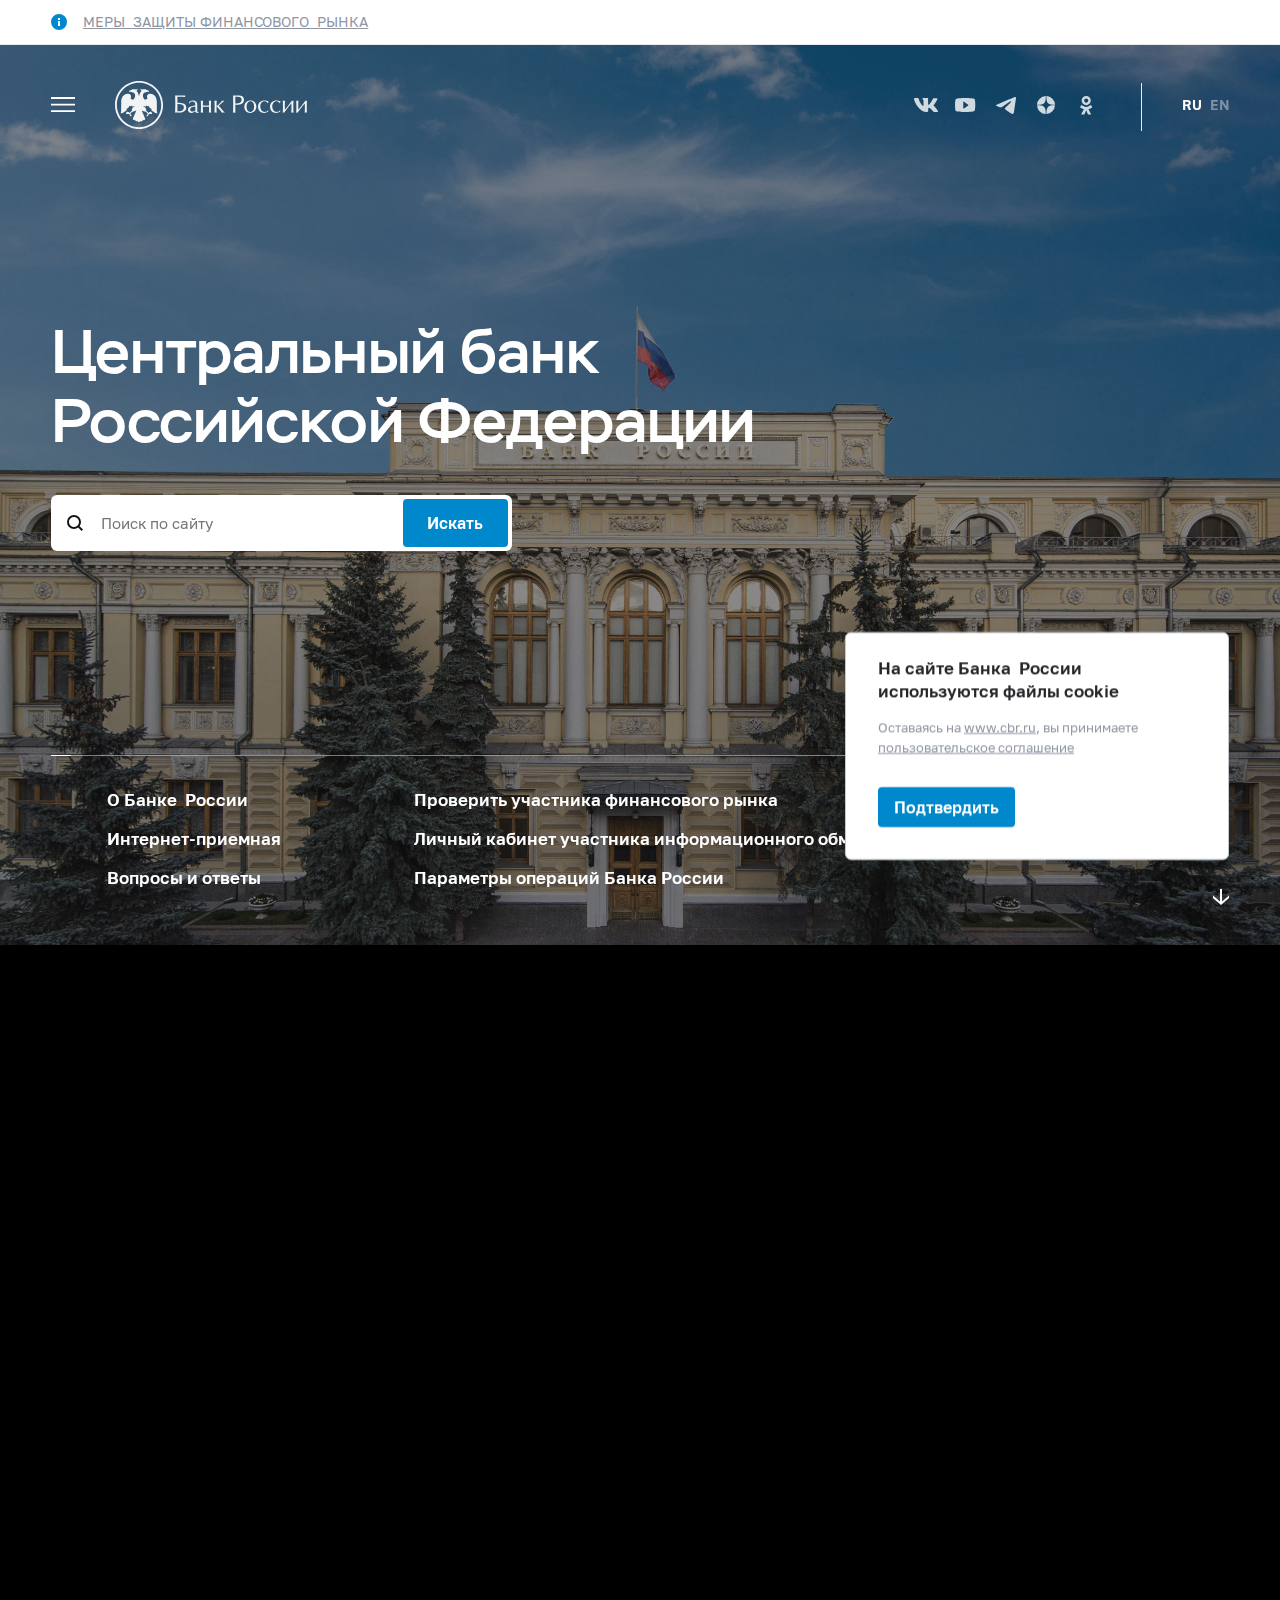
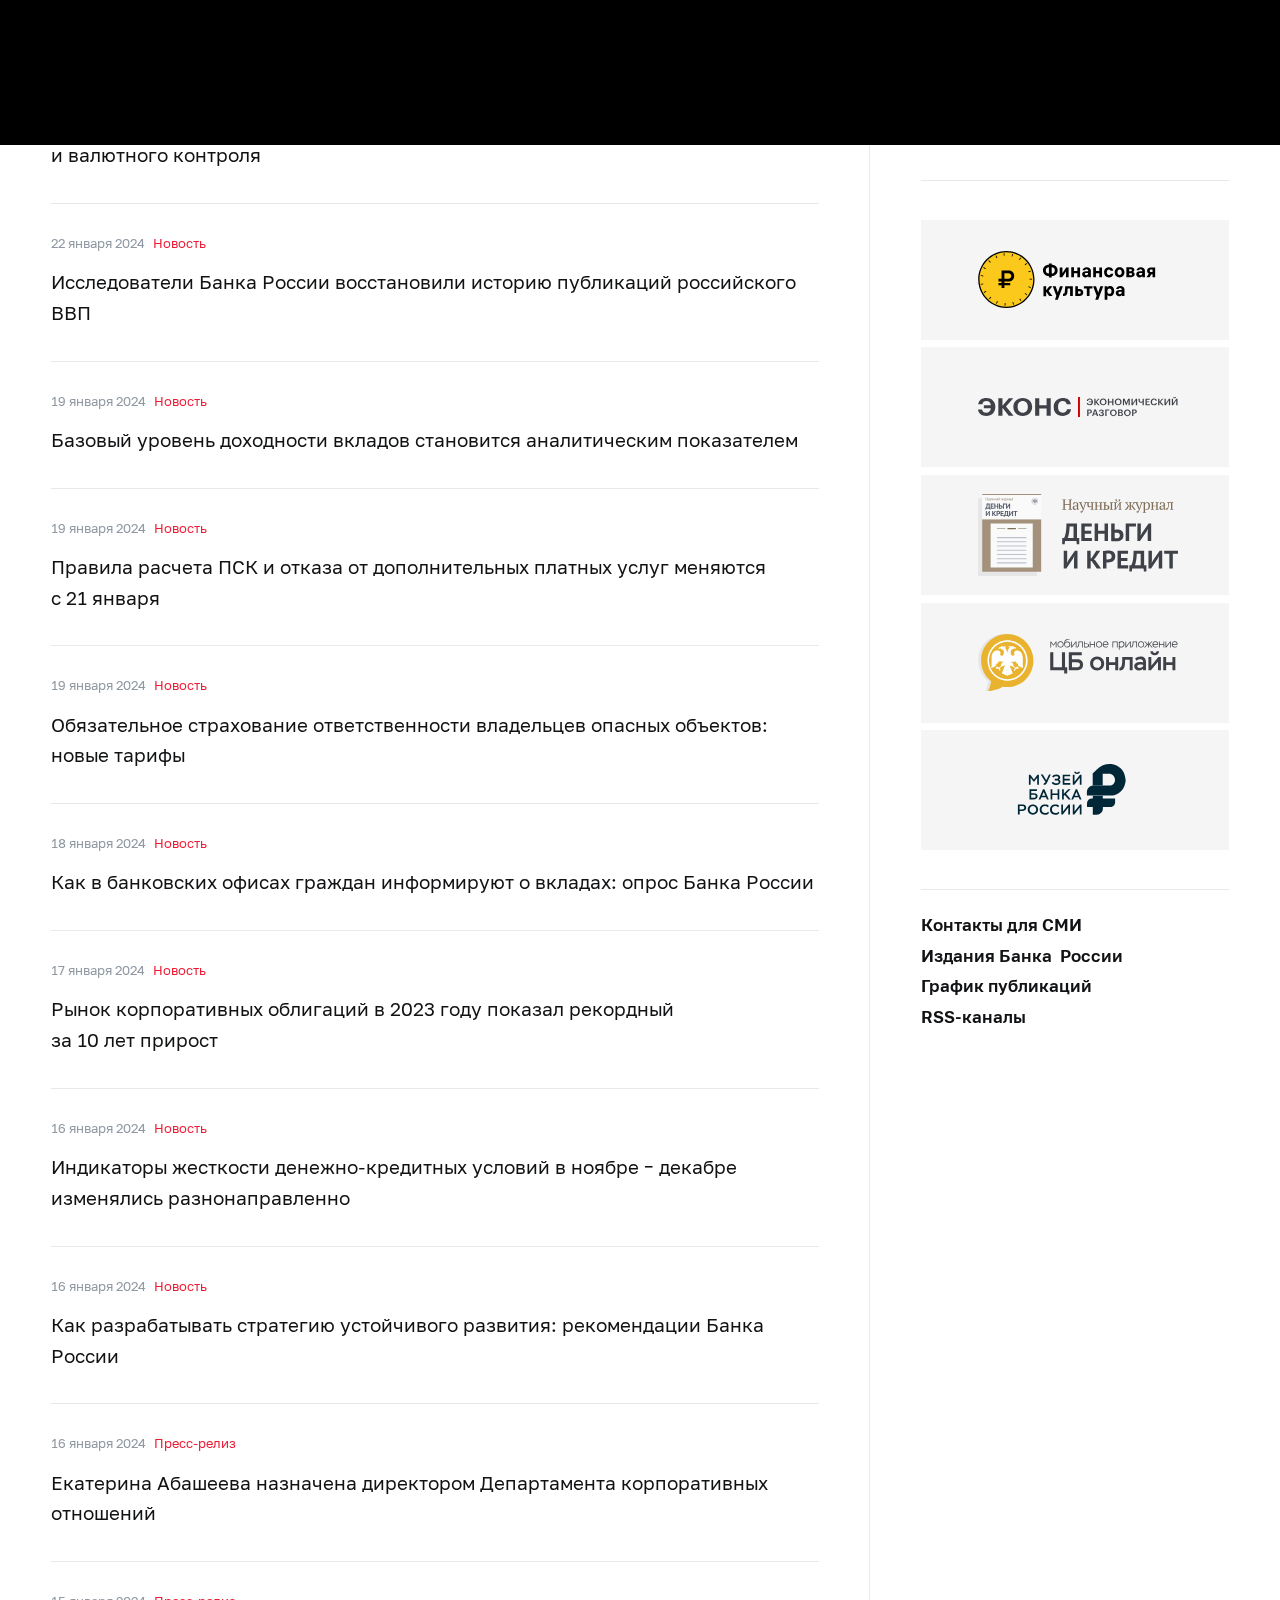
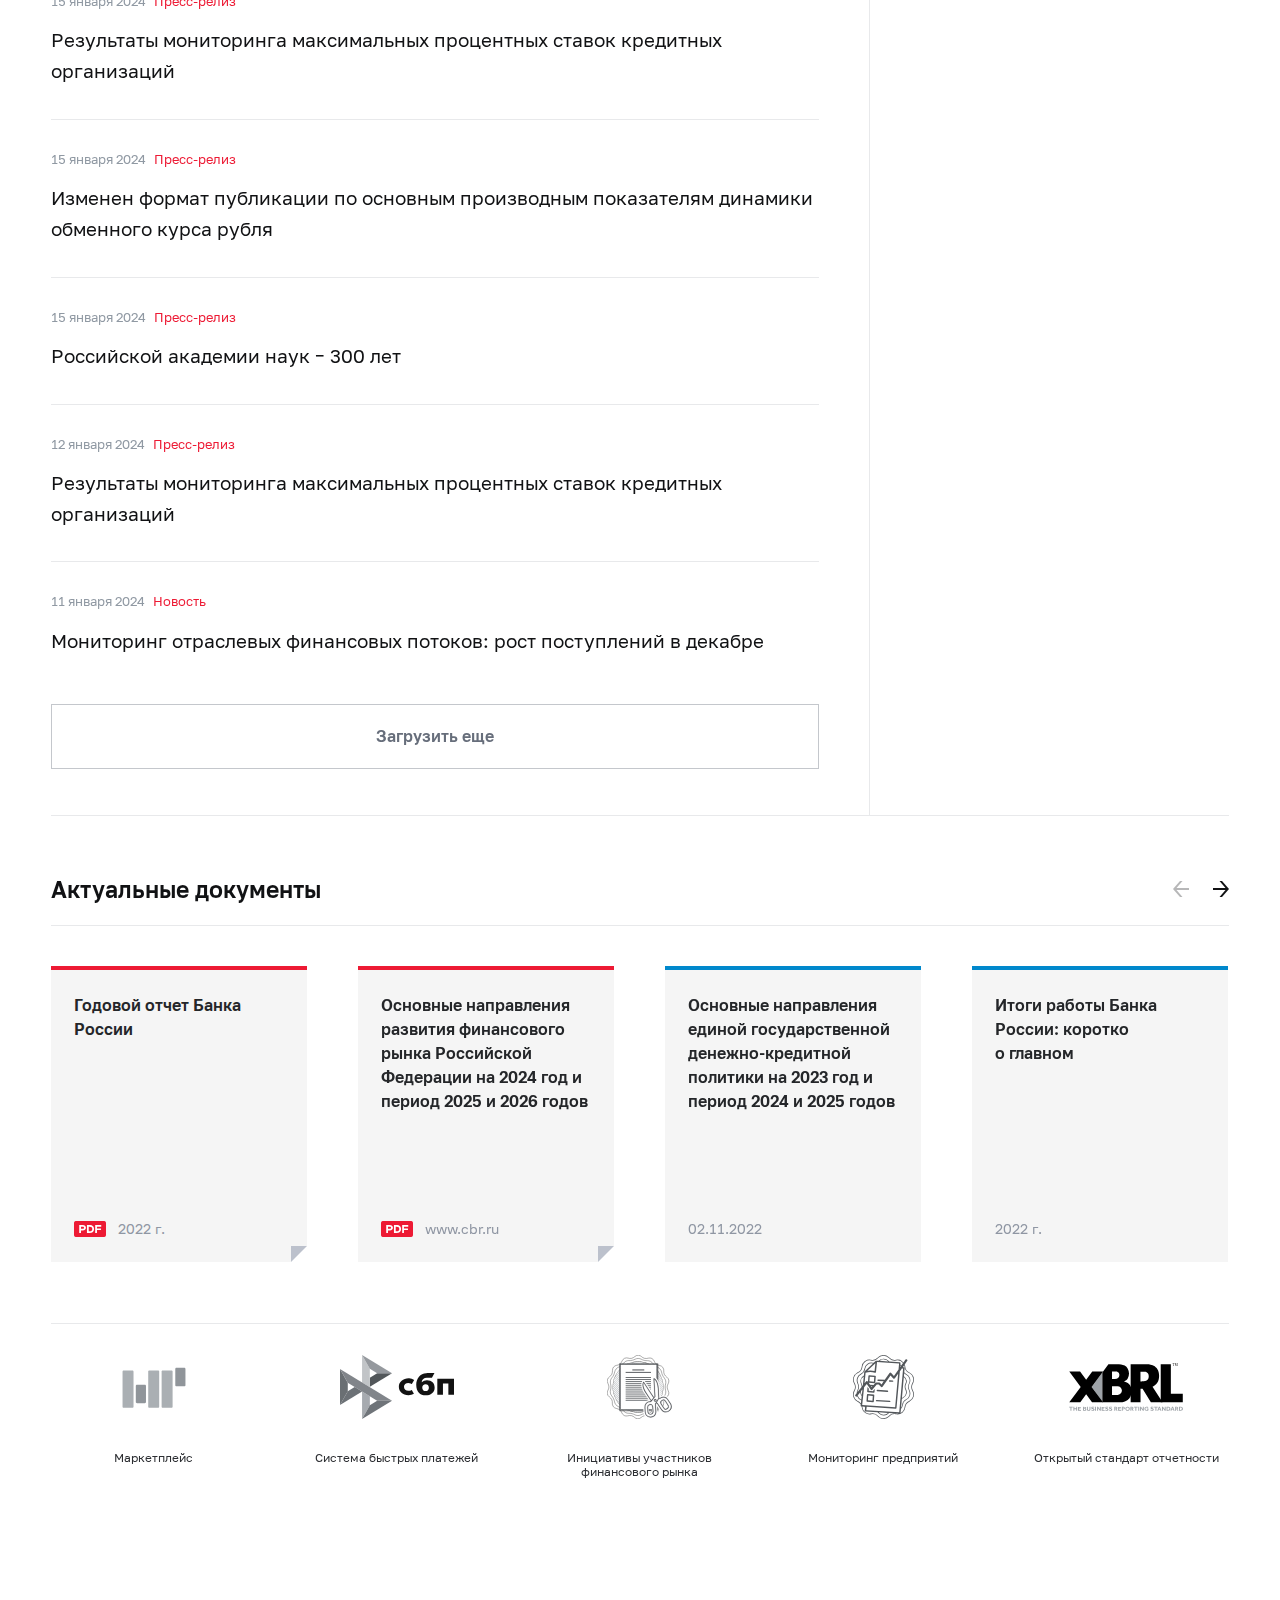
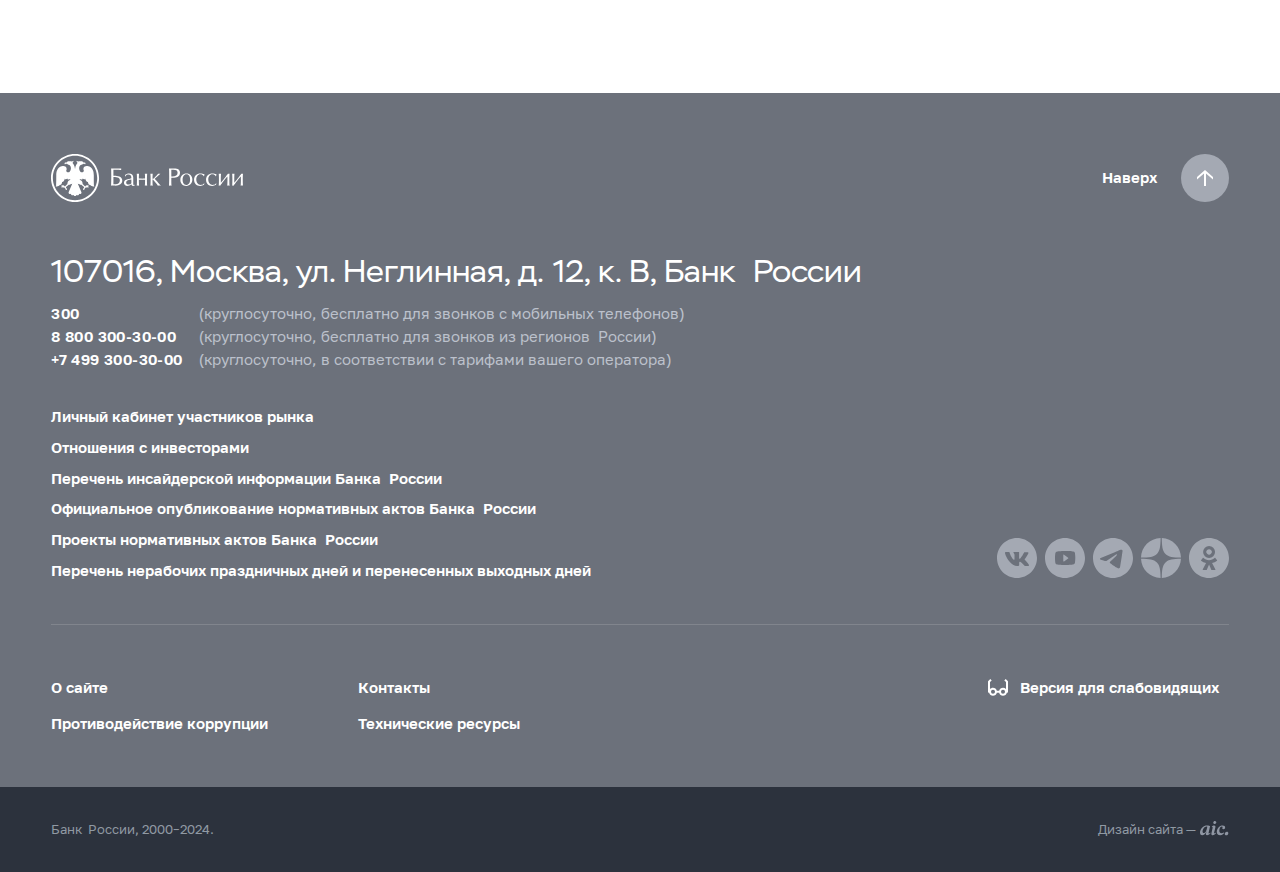
==== commit 4331078c: "Add files via upload" ====
--- a/index.html
+++ b/index.html
@@ -8,7 +8,7 @@
     <meta name="format-detection" content="telephone=no">
     <meta name="zoom:lang" content="ru">
     <meta name="zoom:last-modified" content="Thu, 25 Jan 2024 08:00:00 GMT">
-    <title>Центральный банк &nbsp;оссийской Федерации | Банк &nbsp;оссии</title>
+    <title>Центральный банк &nbsp;Российской Федерации | Банк &nbsp;России</title>
     <meta property="og:image" content="images/lort1GOcMBLW.jpg">
     <link rel="stylesheet" type="text/css" href="css/OlF4l5z3HfAR.css" media="all">
     <link rel="stylesheet" type="text/css" href="css/6XeaupvZ7JF4.css" media="all">
@@ -127,7 +127,7 @@
     <div class="old-site-version" data-old-site-version="">
         <div class="offsetMenu">
             <div class="old-site-version_text">
-                <a href="#">МЕ&nbsp;Ы ЗАЩИТЫ ФИНАНСОВОГО &nbsp;ЫНКА</a>
+                <a href="#">МЕРЫ &nbsp;ЗАЩИТЫ ФИНАНСОВОГО &nbsp;РЫНКА</a>
             </div>
         </div>
     </div>
@@ -223,7 +223,8 @@
                                 <div class="swiper-slide"
                                     data-background-image="/Content/Gallery/Image/113489?itemId=2897">
                                     <div>
-                                        <div class="home-header_title">Центральный банк <br> &nbsp;оссийской Федерации
+                                        <div class="home-header_title">Центральный банк <br> 
+                                            Российской Федерации
                                         </div>
                                     </div>
                                 </div>
@@ -239,7 +240,7 @@
                                     data-background-image="/Content/Gallery/Image/113489?itemId=4258" target="_blank">
                                     <div>
                                         <div class="home-header_subtitle _orange">№&nbsp;6 (2480)</div>
-                                        <div class="home-header_title">Вестник <br>Банка &nbsp;оссии</div>
+                                        <div class="home-header_title">Вестник <br>Банка &nbsp;России</div>
                                         <div class="home-header_desc">от 25 января 2024 года</div>
                                     </div>
                                 </a>
@@ -253,7 +254,7 @@
                                 <div class="swiper-slide"
                                     data-background-image="/Content/Gallery/Image/113489?itemId=2897">
                                     <div class="col-md-19">
-                                        <div class="home-header_title">Центральный банк <br> &nbsp;оссийской Федерации
+                                        <div class="home-header_title">Центральный банк <br> Российской Федерации
                                         </div>
                                         <div class="home-header_search">
                                             <div class="col-9">
@@ -288,7 +289,7 @@
                                     target="_blank">
                                     <div class="col-md-19">
                                         <div class="home-header_subtitle _orange">№&nbsp;6 (2480)</div>
-                                        <div class="home-header_title">Вестник <br>Банка &nbsp;оссии</div>
+                                        <div class="home-header_title">Вестник <br>Банка России</div>
                                         <div class="home-header_desc">от 25 января 2024 года</div>
                                         <div class="home-header_btn">
                                             <div class="b-btn _blue">Перейти</div>
@@ -319,7 +320,7 @@
                                 <div class="row">
                                     <div class="col-5">
                                         <ul class="without_dash without_indent">
-                                            <li><a href="#">О&nbsp;Банке &nbsp;оссии</a></li>
+                                            <li><a href="#">О&nbsp;Банке &nbsp;России</a></li>
                                             <li><a href="#">Интернет-приемная</a></li>
                                             <li><a href="#">Вопросы и&nbsp;ответы</a></li>
                                         </ul>
@@ -329,7 +330,7 @@
                                             <li><a href="#">Проверить участника финансового рынка</a></li>
                                             <li><a href="#">Личный кабинет участника информационного обмена</a>
                                             </li>
-                                            <li><a href="#">Параметры операций Банка &nbsp;оссии</a></li>
+                                            <li><a href="#">Параметры операций Банка России</a></li>
                                         </ul>
                                     </div>
                                 </div>
@@ -391,7 +392,7 @@
                             данные</a>
                         <a role="tab" id="menu_tab_AboutBank" aria-controls="menu_content_AboutBank"
                             aria-selected="false" class="menu_tab" href="#" data-tabs-tab="AboutBank">О Банке
-                            &nbsp;оссии</a>
+                            &nbsp;России</a>
                         <a role="tab" id="menu_tab_Services" aria-controls="menu_content_Services" aria-selected="false"
                             class="menu_tab" href="#" data-tabs-tab="Services">Сервисы</a>
                     </div>
@@ -406,7 +407,7 @@
                                 телефонов</span></div>
                         <div class="inner_links">
                             <a href="#" title="Новости">Новости</a>
-                            <a href="#" title="&nbsp;ешения Банка &nbsp;оссии">&nbsp;ешения Банка &nbsp;оссии</a>
+                            <a href="#" title="&nbsp;ешения Банка &nbsp;России">&nbsp;ешения Банка &nbsp;России</a>
                             <a href="#" title="Контактная информация">Контактная информация</a>
                             <a href="#" title="Карта сайта">Карта сайта</a>
                             <a href="#" title="О сайте">О сайте</a>
@@ -2784,7 +2785,7 @@
                                             </div>
                                             <div class="main-indicator_tooltip" id="V_R01375">
                                                 <div class="main-indicator_tooltip-footer">Официальный курс Банка
-                                                    &nbsp;оссии</div>
+                                                    &nbsp;России</div>
                                             </div>
                                         </div>
                                         <div class="main-indicator_rate">
@@ -2796,7 +2797,7 @@
                                             </div>
                                             <div class="main-indicator_tooltip" id="V_R01235">
                                                 <div class="main-indicator_tooltip-footer">Официальный курс Банка
-                                                    &nbsp;оссии</div>
+                                                    &nbsp;России</div>
                                             </div>
                                         </div>
                                         <div class="main-indicator_rate">
@@ -2808,7 +2809,7 @@
                                             </div>
                                             <div class="main-indicator_tooltip" id="V_R01239">
                                                 <div class="main-indicator_tooltip-footer">Официальный курс Банка
-                                                    &nbsp;оссии</div>
+                                                    &nbsp;России</div>
                                             </div>
                                         </div>
                                     </div><a class="main-indicator_rates-link" href="#">Все
@@ -2840,15 +2841,15 @@
                                             <div class="is-vision-impaired-block">ЦБ онлайн</div>
                                         </a><a class="external-resource" href="#" target="_blank"><img
                                                 class="no-vision-impaired-block" src="images/PyLWQlYeGnGs.svg"
-                                                alt="Музей Банка &nbsp;оссии">
-                                            <div class="is-vision-impaired-block">Музей Банка &nbsp;оссии</div>
+                                                alt="Музей Банка &nbsp;России">
+                                            <div class="is-vision-impaired-block">Музей Банка &nbsp;России</div>
                                         </a></div>
                                     <div class="popular">
                                         <div class="popular_links">
                                             <div class="popular_link"><a href="#">Контакты для СМИ</a>
                                             </div>
                                             <div class="popular_link"><a href="#">Издания Банка
-                                                    &nbsp;оссии</a></div>
+                                                    &nbsp;России</a></div>
                                             <div class="popular_link"><a href="#">График публикаций</a></div>
                                             <div class="popular_link"><a href="#">RSS-каналы</a></div>
                                         </div>
@@ -2920,10 +2921,10 @@
                                 <div class="swiper-wrapper">
                                     <div class="swiper-slide">
                                         <a class="material
-            material-file pdf-format" href="#" data-zoom-title="Годовой отчет Банка &nbsp;оссии" data-zoom-tags=""
+            material-file pdf-format" href="#" data-zoom-title="Годовой отчет Банка &nbsp;России" data-zoom-tags=""
                                             target="_blank">
                                             <div class="material_title" data-line-cutter="8">Годовой отчет Банка
-                                                &nbsp;оссии</div>
+                                                &nbsp;России</div>
                                             <div class="material_source">
                                                 <div class="material_format icon-pdf"></div>
                                                 <span data-line-cutter="2">2022&nbsp;г. </span>
@@ -2933,10 +2934,10 @@
                                     <div class="swiper-slide">
                                         <a class="material
             material-file pdf-format" href="#"
-                                            data-zoom-title="Основные направления развития финансового рынка &nbsp;оссийской Федерации на 2024 год и период 2025 и 2026 годов"
+                                            data-zoom-title="Основные направления развития финансового рынка &nbsp;Российской Федерации на 2024 год и период 2025 и 2026 годов"
                                             data-zoom-tags="">
                                             <div class="material_title" data-line-cutter="8">Основные направления
-                                                развития финансового рынка &nbsp;оссийской Федерации на 2024 год и
+                                                развития финансового рынка &nbsp;Российской Федерации на 2024 год и
                                                 период 2025 и 2026 годов</div>
                                             <div class="material_source">
                                                 <div class="material_format icon-pdf"></div>
@@ -2958,10 +2959,10 @@
                                     </div>
                                     <div class="swiper-slide">
                                         <a class="material" href="#"
-                                            data-zoom-title="Итоги работы Банка &nbsp;оссии: коротко о&nbsp;главном"
+                                            data-zoom-title="Итоги работы Банка &nbsp;России: коротко о&nbsp;главном"
                                             data-zoom-tags="">
                                             <div class="material_title" data-line-cutter="8">Итоги работы Банка
-                                                &nbsp;оссии: коротко о&nbsp;главном</div>
+                                                &nbsp;России: коротко о&nbsp;главном</div>
                                             <div class="material_source">
                                                 <span data-line-cutter="2">2022&nbsp;г. </span>
                                             </div>
@@ -3118,14 +3119,14 @@
 
                     <div class="footer_contacts">
                         <div class="footer_address">107016, Москва, ул. Неглинная, д.&nbsp;12, к. В, Банк
-                            &nbsp;оссии</div>
+                            &nbsp;России</div>
                         <div class="footer_phones">
                             <div class="footer_phone"><a class="footer_phone_val" href="#">300</a><span>(круглосуточно,
                                     бесплатно для&nbsp;звонков
                                     с&nbsp;мобильных телефонов)</span></div>
                             <div class="footer_phone"><a class="footer_phone_val" href="#">8&nbsp;800
                                     300-30-00</a><span>(круглосуточно, бесплатно для&nbsp;звонков из&nbsp;регионов
-                                    &nbsp;оссии)</span></div>
+                                    &nbsp;России)</span></div>
                             <div class="footer_phone"><a class="footer_phone_val" href="#">+7&nbsp;499
                                     300-30-00</a><span>(круглосуточно, в&nbsp;соответствии с&nbsp;тарифами вашего
                                     оператора)</span></div>
@@ -3139,11 +3140,11 @@
                             <div class="footer_left-menu_item"><a href="#">Отношения с&nbsp;инвесторами</a>
                             </div>
                             <div class="footer_left-menu_item"><a href="#">Перечень инсайдерской
-                                    информации Банка &nbsp;оссии</a></div>
+                                    информации Банка &nbsp;России</a></div>
                             <div class="footer_left-menu_item"><a href="#">Официальное опубликование
-                                    нормативных актов Банка &nbsp;оссии</a></div>
+                                    нормативных актов Банка &nbsp;России</a></div>
                             <div class="footer_left-menu_item"><a href="#">Проекты нормативных актов Банка
-                                    &nbsp;оссии</a></div>
+                                    &nbsp;России</a></div>
                             <div class="footer_left-menu_item"><a href="#">Перечень нерабочих праздничных
                                     дней и&nbsp;перенесенных выходных дней</a></div>
                         </div>
@@ -3173,7 +3174,7 @@
             </div>
             <div class="footer_bottom">
                 <div class="col-md-23 col-xl-22 offset-md-1 offset-xl-2 row">
-                    <div class="footer_bottom_text col-md-12 col-xl-11"> Банк &nbsp;оссии, 2000–2024.</div>
+                    <div class="footer_bottom_text col-md-12 col-xl-11"> Банк &nbsp;России, 2000–2024.</div>
                     <div class="footer_bottom_aic col-md-11">Дизайн сайта — <a href="#" target="_blank"><img
                                 src="images/sJ8KLSGYtWcD.svg"></a></div>
 
@@ -3184,7 +3185,7 @@
     </footer>
     <div class="popup-cookies" data-popup-cookies="">
         <div class="popup-cookies_title">
-            На сайте Банка &nbsp;оссии используются файлы cookie
+            На сайте Банка &nbsp;России используются файлы cookie
         </div>
         <div class="popup-cookies_subtitle">
             Оставаясь на <a href="#">www.cbr.ru</a>, вы принимаете
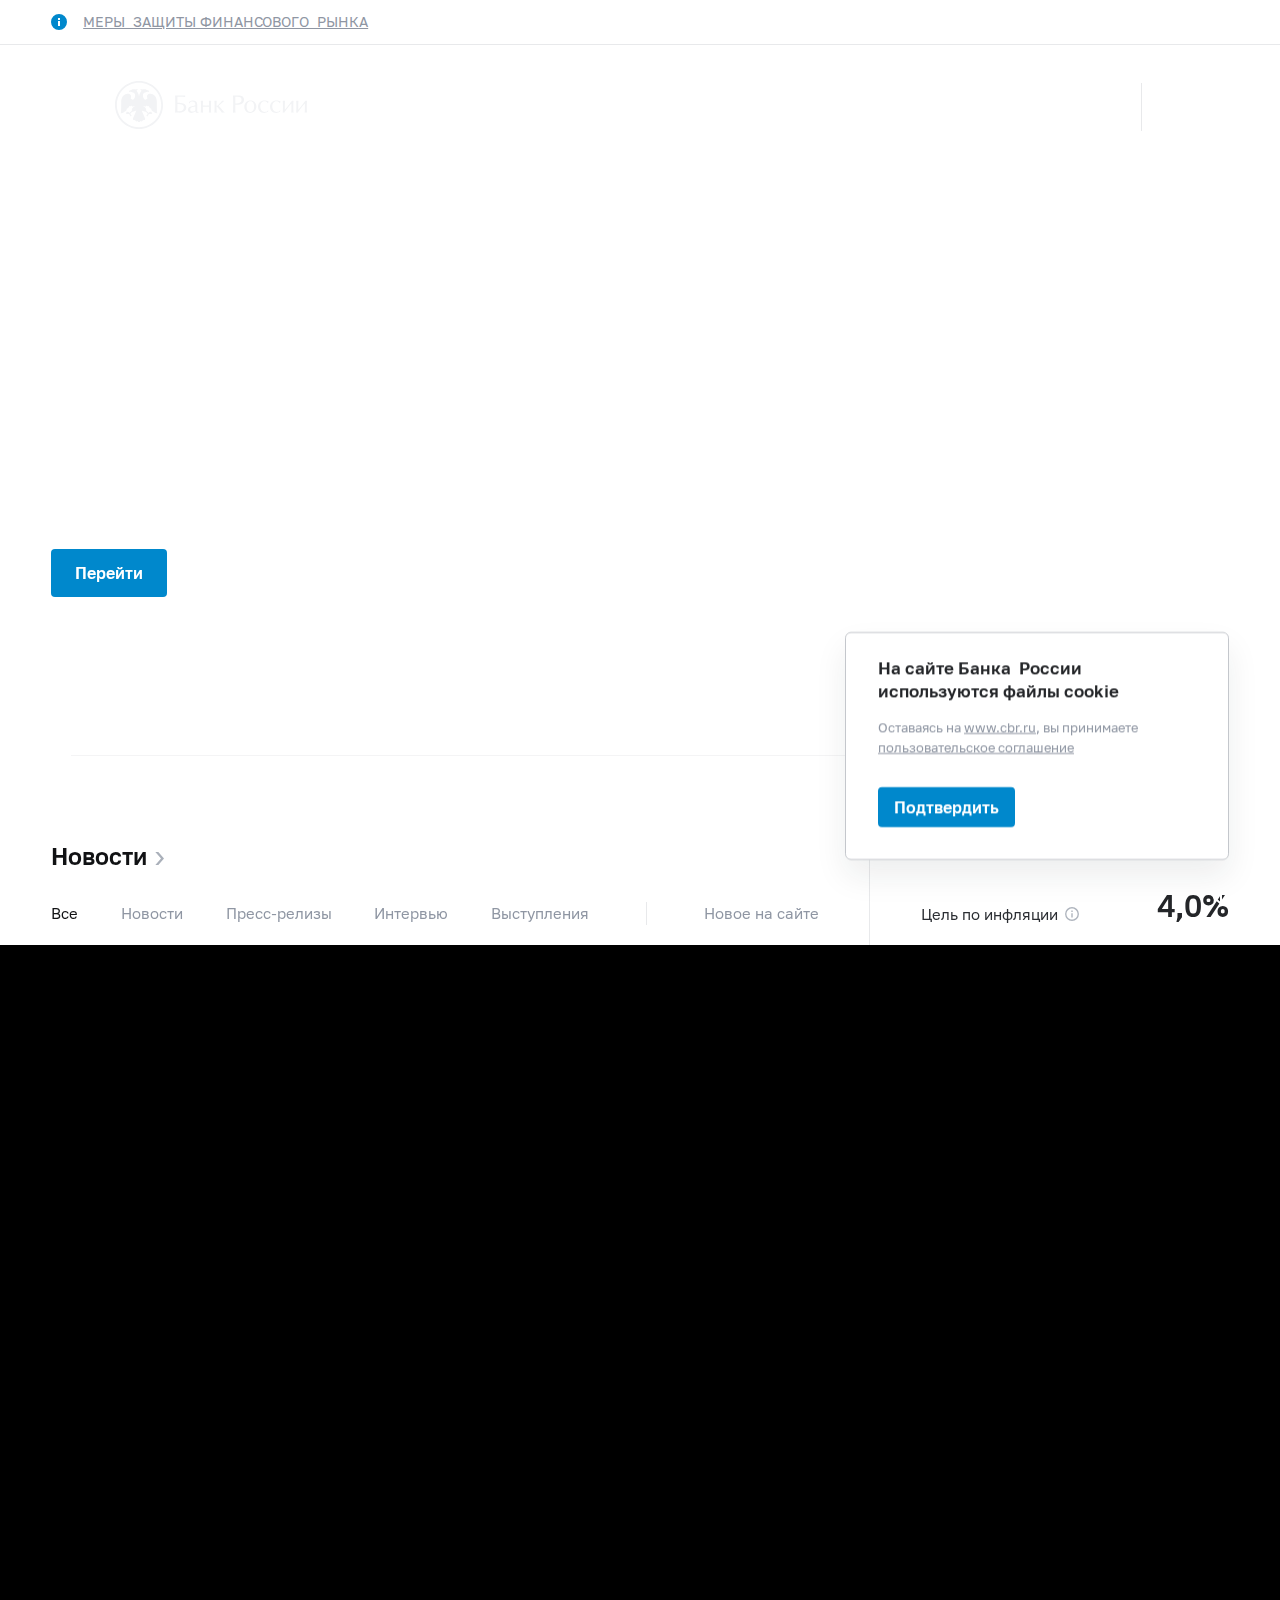
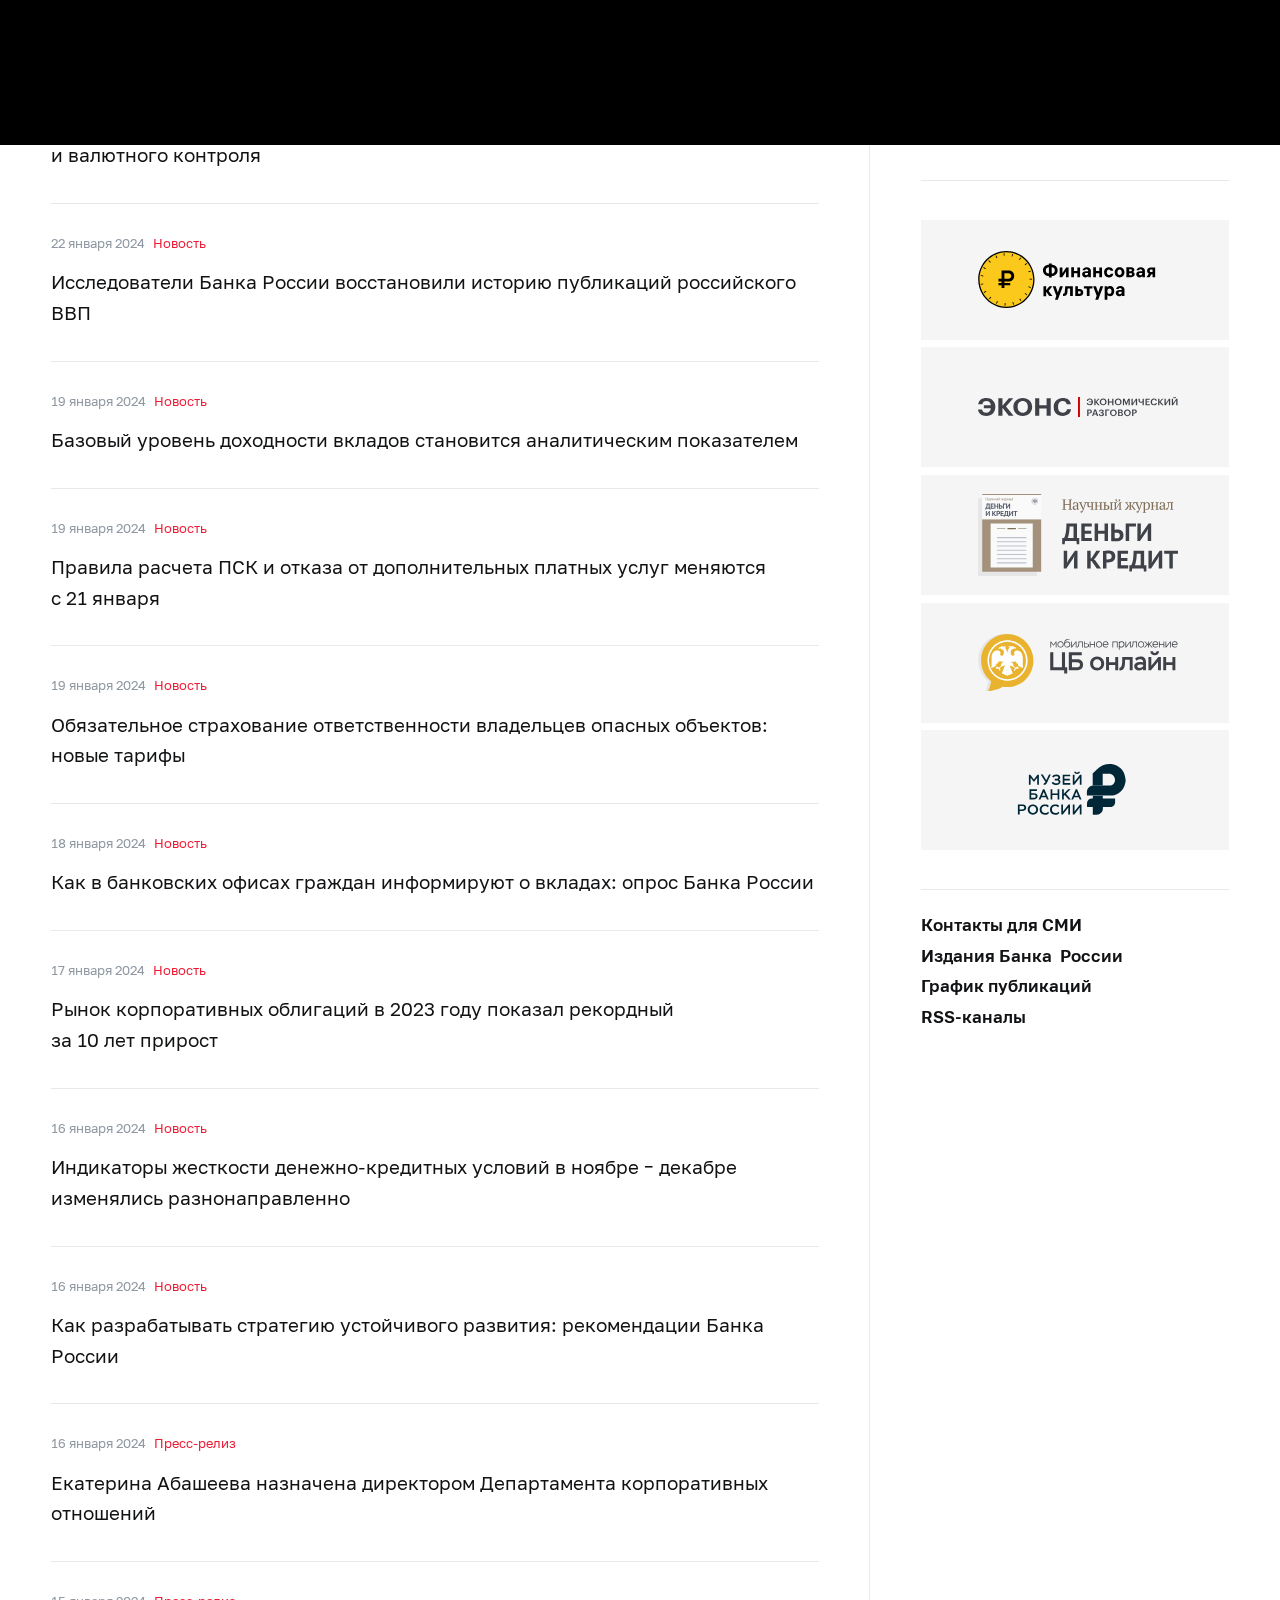
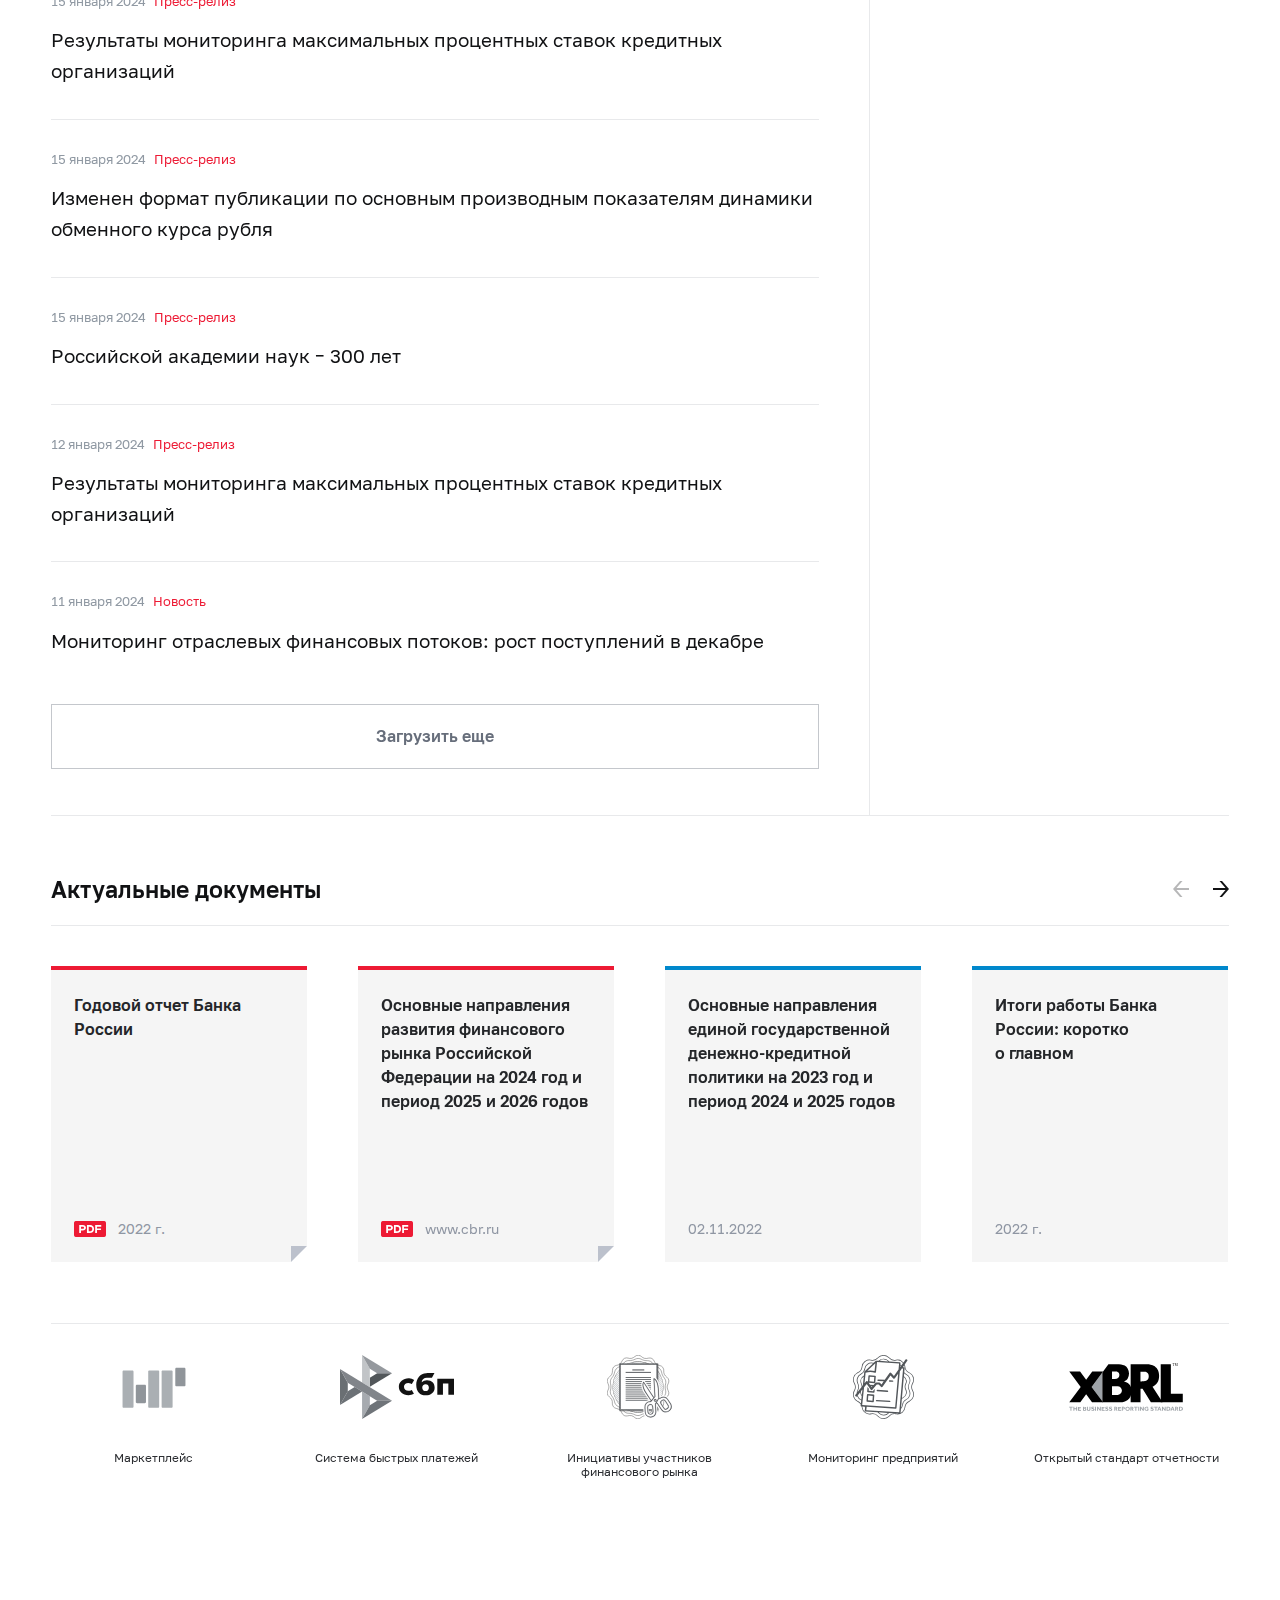
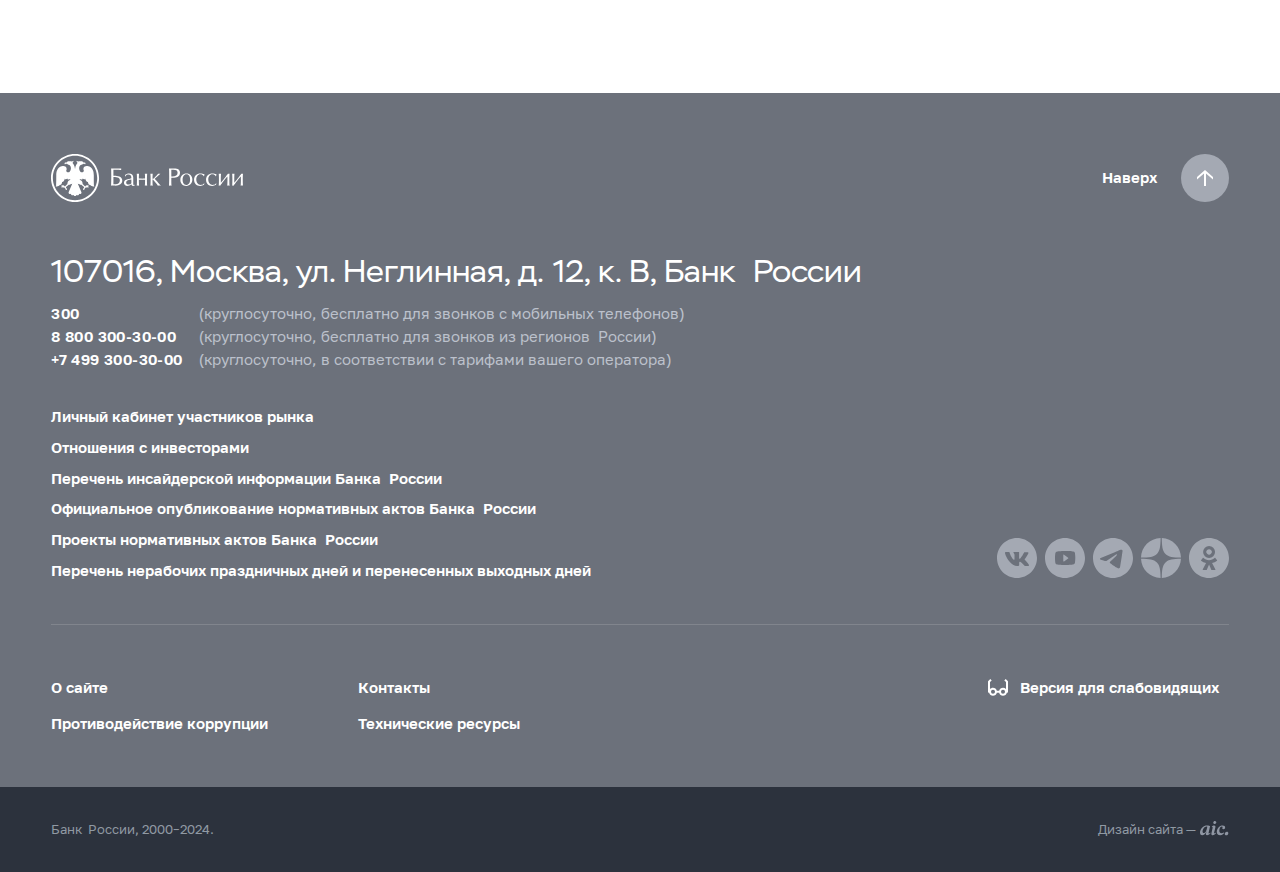
==== commit 3cd39fa4: "Add files via upload" ====
--- a/index.html
+++ b/index.html
@@ -25,6 +25,7 @@
     <script type="text/javascript" src="js/9I4yt4zz9V2C.js"></script>
     <script type="text/javascript" src="js/mC5QBzggTkh9.js"></script>
     <script src="js/g8d9KYK4yGGS.js" type="text/javascript"></script>
+    <link rel="shortcut icon" href="images/favicon.ico" type="image/x-icon">
     <script type="text/javascript">
         $(document).on('click', '.tab-hm', function (event) {
             $('.tab-hm').removeClass('_active');
@@ -127,7 +128,7 @@
     <div class="old-site-version" data-old-site-version="">
         <div class="offsetMenu">
             <div class="old-site-version_text">
-                <a href="#">МЕРЫ &nbsp;ЗАЩИТЫ ФИНАНСОВОГО &nbsp;РЫНКА</a>
+                <a href="tech.html">МЕРЫ &nbsp;ЗАЩИТЫ ФИНАНСОВОГО &nbsp;РЫНКА</a>
             </div>
         </div>
     </div>
@@ -140,12 +141,12 @@
                             <div class="col-xl-5 col-md-9">
                                 <div class="header_left">
                                     <div class="header_menu" data-menu-show=""></div>
-                                    <a class="header_logo" href="#"></a>
+                                    <a class="header_logo" href="tech.html"></a>
                                 </div>
                             </div>
                             <div class="col-xl-17 col-md-13 offset-md-1 header_block">
                                 <div class="header_search">
-                                    <a class="header_search_btn" href="#" data-search-form-show="">
+                                    <a class="header_search_btn" href="tech.html" data-search-form-show="">
                                         <div class="header_search_icon"></div><span class="d-none d-xl-block">Поиск по
                                             сайту</span>
                                     </a>
@@ -153,13 +154,13 @@
                                 </div>
                                 <div class="d-none d-md-block">
                                     <div class="header_right">
-                                        <div class="header_link"><a href="#">Интернет-приемная</a></div>
+                                        <div class="header_link"><a href="tech.html">Интернет-приемная</a></div>
                                         <div class="header_lang">
                                             <div class="header_lang_item _active"><span>
                                                     <!--noindex-->RU
                                                     <!--/noindex-->
                                                 </span></div>
-                                            <div class="header_lang_item"><a href="#">
+                                            <div class="header_lang_item"><a href="tech.html">
                                                     <!--noindex-->EN
                                                     <!--/noindex-->
                                                 </a></div>
@@ -181,12 +182,12 @@
                             <div class="col-xl-5 col-md-7">
                                 <div class="header_left">
                                     <div class="header_menu" data-menu-show=""></div><a class="header_logo"
-                                        href="#"></a>
+                                        href="tech.html"></a>
                                 </div>
                             </div>
                             <div class="col-xl-18 col-md-16 header_block">
                                 <div class="header_search">
-                                    <a class="header_search_btn _hide" href="#" data-search-form-show=""
+                                    <a class="header_search_btn _hide" href="tech.html" data-search-form-show=""
                                         data-home-search="">
                                         <div class="header_search_icon"></div><span class="d-none d-md-block">Поиск по
                                             сайту</span>
@@ -195,18 +196,18 @@
                                 </div>
                                 <div class="header_right d-none d-md-flex">
                                     <div class="networks header_networks">
-                                        <a class="networks_item _vk" href="#" title="ВКонтакте"></a>
-                                        <a class="networks_item _yt" href="#" title="Youtube"></a>
-                                        <a class="networks_item _tg" href="#" title="Telegram"></a>
-                                        <a class="networks_item _ydzen" href="#" title="Яндекс Дзен"></a>
-                                        <a class="networks_item _ok" href="#" title="Одноклассники"></a>
+                                        <a class="networks_item _vk" href="tech.html" title="ВКонтакте"></a>
+                                        <a class="networks_item _yt" href="tech.html" title="Youtube"></a>
+                                        <a class="networks_item _tg" href="tech.html" title="Telegram"></a>
+                                        <a class="networks_item _ydzen" href="tech.html" title="Яндекс Дзен"></a>
+                                        <a class="networks_item _ok" href="tech.html" title="Одноклассники"></a>
                                     </div>
                                     <div class="header_lang">
                                         <div class="header_lang_item _active"><span>
                                                 <!--noindex-->RU
                                                 <!--/noindex-->
                                             </span></div>
-                                        <div class="header_lang_item"><a href="#">
+                                        <div class="header_lang_item"><a href="tech.html">
                                                 <!--noindex-->EN
                                                 <!--/noindex-->
                                             </a></div>
@@ -220,30 +221,47 @@
                     <div class="home-header_main _mobile d-block d-md-none">
                         <div class="swiper-container home-header_gall_mobile ">
                             <div class="swiper-wrapper">
+                                <a class="swiper-slide" href="tech.html"
+                                    data-background-image="/Content/Gallery/Image/113489?itemId=4258"
+                                    target="#article.html">
+                                    <div>
+                                        <div class="home-header_title">
+                                            Центробанк
+                                            <br>
+                                            Информационная
+                                            <br>
+                                            безопасность
+                                        </div>
+                                        <div class="home-header_desc">от 29 января 2024 года</div>
+                                    </div>
+                                </a>
                                 <div class="swiper-slide"
                                     data-background-image="/Content/Gallery/Image/113489?itemId=2897">
                                     <div>
-                                        <div class="home-header_title">Центральный банк <br> 
+                                        <div class="home-header_title">Центральный банк <br>
                                             Российской Федерации
                                         </div>
                                     </div>
                                 </div>
-                                <a class="swiper-slide" href="#"
-                                    data-background-image="/Content/Gallery/Image/113489?itemId=5584" target="_blank">
+                                <a class="swiper-slide" href="tech.html"
+                                    data-background-image="/Content/Gallery/Image/113489?itemId=5584"
+                                    target="#article.html">
                                     <div>
                                         <div class="home-header_subtitle _orange">Уральский форум</div>
                                         <div class="home-header_title">«Кибербезопасность <br> в финансах»</div>
                                         <div class="home-header_desc">14 – 16 февраля 2024 года</div>
                                     </div>
                                 </a>
-                                <a class="swiper-slide" href="#"
-                                    data-background-image="/Content/Gallery/Image/113489?itemId=4258" target="_blank">
+                                <a class="swiper-slide" href="tech.html"
+                                    data-background-image="/Content/Gallery/Image/113489?itemId=4258"
+                                    target="#article.html">
                                     <div>
                                         <div class="home-header_subtitle _orange">№&nbsp;6 (2480)</div>
                                         <div class="home-header_title">Вестник <br>Банка &nbsp;России</div>
                                         <div class="home-header_desc">от 25 января 2024 года</div>
                                     </div>
                                 </a>
+
                             </div>
                             <div class="swiper-pagination"></div>
                         </div>
@@ -251,6 +269,24 @@
                     <div class="home-header_main _desktop d-none d-md-flex">
                         <div class="swiper-container home-header_gall ">
                             <div class="swiper-wrapper">
+                                <a class="swiper-slide"
+                                data-background-image="/Content/Gallery/Image/113489?itemId=4258"
+                                href="#article.html" target="_blank">
+                                <div class="col-md-19">
+                                    <!-- <div class="home-header_subtitle _orange">№&nbsp;6 (2480)</div> -->
+                                    <div class="home-header_title">
+                                        Центробанк
+                                        <br>
+                                        Информационная
+                                        <br>
+                                        безопасность
+                                    </div>
+                                    <div class="home-header_desc">от 29 января 2024 года</div>
+                                    <div class="home-header_btn">
+                                        <div class="b-btn _blue">Перейти</div>
+                                    </div>
+                                </div>
+                            </a>
                                 <div class="swiper-slide"
                                     data-background-image="/Content/Gallery/Image/113489?itemId=2897">
                                     <div class="col-md-19">
@@ -269,11 +305,10 @@
                                             </div>
                                         </div>
                                     </div>
-
                                 </div>
                                 <a class="swiper-slide"
-                                    data-background-image="/Content/Gallery/Image/113489?itemId=5584" href="#"
-                                    target="_blank">
+                                    data-background-image="/Content/Gallery/Image/113489?itemId=5584"
+                                    href="#article.html" target="_blank">
                                     <div class="col-md-19">
                                         <div class="home-header_subtitle _orange">Уральский форум</div>
                                         <div class="home-header_title">«Кибербезопасность <br> в финансах»</div>
@@ -285,8 +320,8 @@
 
                                 </a>
                                 <a class="swiper-slide"
-                                    data-background-image="/Content/Gallery/Image/113489?itemId=4258" href="#"
-                                    target="_blank">
+                                    data-background-image="/Content/Gallery/Image/113489?itemId=4258"
+                                    href="#article.html" target="_blank">
                                     <div class="col-md-19">
                                         <div class="home-header_subtitle _orange">№&nbsp;6 (2480)</div>
                                         <div class="home-header_title">Вестник <br>Банка России</div>
@@ -295,8 +330,8 @@
                                             <div class="b-btn _blue">Перейти</div>
                                         </div>
                                     </div>
-
                                 </a>
+                             
                             </div>
                         </div>
                     </div>
@@ -320,17 +355,17 @@
                                 <div class="row">
                                     <div class="col-5">
                                         <ul class="without_dash without_indent">
-                                            <li><a href="#">О&nbsp;Банке &nbsp;России</a></li>
-                                            <li><a href="#">Интернет-приемная</a></li>
-                                            <li><a href="#">Вопросы и&nbsp;ответы</a></li>
+                                            <li><a href="tech.html">О&nbsp;Банке &nbsp;России</a></li>
+                                            <li><a href="tech.html">Интернет-приемная</a></li>
+                                            <li><a href="tech.html">Вопросы и&nbsp;ответы</a></li>
                                         </ul>
                                     </div>
                                     <div class="col-7 offset-1">
                                         <ul class="without_dash without_indent">
-                                            <li><a href="#">Проверить участника финансового рынка</a></li>
-                                            <li><a href="#">Личный кабинет участника информационного обмена</a>
+                                            <li><a href="tech.html">Проверить участника финансового рынка</a></li>
+                                            <li><a href="tech.html">Личный кабинет участника информационного обмена</a>
                                             </li>
-                                            <li><a href="#">Параметры операций Банка России</a></li>
+                                            <li><a href="tech.html">Параметры операций Банка России</a></li>
                                         </ul>
                                     </div>
                                 </div>
@@ -371,7 +406,7 @@
                     <div class="col-xl-5 col-md-9">
                         <div class="header_left">
                             <div role="button" tabindex="0" aria-label="Закрыть меню" class="header_menu _close"
-                                data-menu-close=""></div><a class="header_logo" href="#"></a>
+                                data-menu-close=""></div><a class="header_logo" href="tech.html"></a>
                         </div>
                     </div>
                     <div class="col-xl-17 col-md-13 offset-md-1 header_block">
@@ -383,41 +418,44 @@
                 <div class="menu_quick col-md-7">
                     <div role="tablist" class="menu_quick_tabs">
                         <a role="tab" id="menu_tab_Activity" aria-controls="menu_content_Activity" aria-selected="true"
-                            class="menu_tab _active" href="#" data-tabs-tab="Activity">Деятельность</a>
+                            class="menu_tab _active" href="tech.html" data-tabs-tab="Activity">Деятельность</a>
                         <a role="tab" id="menu_tab_FinancialMarkets" aria-controls="menu_content_FinancialMarkets"
-                            aria-selected="false" class="menu_tab" href="#" data-tabs-tab="FinancialMarkets">Финансовые
+                            aria-selected="false" class="menu_tab" href="tech.html"
+                            data-tabs-tab="FinancialMarkets">Финансовые
                             рынки</a>
                         <a role="tab" id="menu_tab_Documents" aria-controls="menu_content_Documents"
-                            aria-selected="false" class="menu_tab" href="#" data-tabs-tab="Documents">Документы и
+                            aria-selected="false" class="menu_tab" href="tech.html" data-tabs-tab="Documents">Документы
+                            и
                             данные</a>
                         <a role="tab" id="menu_tab_AboutBank" aria-controls="menu_content_AboutBank"
-                            aria-selected="false" class="menu_tab" href="#" data-tabs-tab="AboutBank">О Банке
+                            aria-selected="false" class="menu_tab" href="tech.html" data-tabs-tab="AboutBank">О Банке
                             &nbsp;России</a>
                         <a role="tab" id="menu_tab_Services" aria-controls="menu_content_Services" aria-selected="false"
-                            class="menu_tab" href="#" data-tabs-tab="Services">Сервисы</a>
+                            class="menu_tab" href="tech.html" data-tabs-tab="Services">Сервисы</a>
                     </div>
                     <div class="menu_quick_links">
-                        <div class="inner_links"><a href="#" title="Меры зашиты финансового рынка"
+                        <div class="inner_links"><a href="tech.html" title="Меры зашиты финансового рынка"
                                 style="color:red">Меры защиты финансового рынка</a>
                         </div>
-                        <div class="phones"><a class="menu_phone_val" href="#">
+                        <div class="phones"><a class="menu_phone_val" href="tech.html">
                                 <div class="plus">+</div>7 499 300-30-00
-                            </a><a class="menu_phone_val" href="#">8 800 300-30-00</a><a class="menu_phone_val"
-                                href="#">300</a><span>Бесплатно для звонков с мобильных
+                            </a><a class="menu_phone_val" href="tech.html">8 800 300-30-00</a><a class="menu_phone_val"
+                                href="tech.html">300</a><span>Бесплатно для звонков с мобильных
                                 телефонов</span></div>
                         <div class="inner_links">
-                            <a href="#" title="Новости">Новости</a>
-                            <a href="#" title="&nbsp;ешения Банка &nbsp;России">&nbsp;ешения Банка &nbsp;России</a>
-                            <a href="#" title="Контактная информация">Контактная информация</a>
-                            <a href="#" title="Карта сайта">Карта сайта</a>
-                            <a href="#" title="О сайте">О сайте</a>
+                            <a href="tech.html" title="Новости">Новости</a>
+                            <a href="tech.html" title="&nbsp;Решения Банка &nbsp;России">&nbsp;Решения Банка
+                                &nbsp;России</a>
+                            <a href="tech.html" title="Контактная информация">Контактная информация</a>
+                            <a href="tech.html" title="Карта сайта">Карта сайта</a>
+                            <a href="tech.html" title="О сайте">О сайте</a>
                         </div>
                         <div class="networks-circle">
-                            <a class="networks-circle_item _vk" href="#" title="ВКонтакте"></a>
-                            <a class="networks-circle_item _yt" href="#" title="Youtube"></a>
-                            <a class="networks-circle_item _tg" href="#" title="Telegram"></a>
-                            <a class="networks-circle_item _ydzen" href="#" title="Яндекс Дзен"></a>
-                            <a class="networks-circle_item _ok" href="#" title="Одноклассники"></a>
+                            <a class="networks-circle_item _vk" href="tech.html" title="ВКонтакте"></a>
+                            <a class="networks-circle_item _yt" href="tech.html" title="Youtube"></a>
+                            <a class="networks-circle_item _tg" href="tech.html" title="Telegram"></a>
+                            <a class="networks-circle_item _ydzen" href="tech.html" title="Яндекс Дзен"></a>
+                            <a class="networks-circle_item _ok" href="tech.html" title="Одноклассники"></a>
                         </div>
                     </div>
                 </div>
@@ -425,7 +463,7 @@
                     <div class="header_right" data-cms-wholesite-header-right="">
                     </div>
                     <div class="header_right">
-                        <div class="header_link"><a href="#">Проверить участника финансового рынка</a></div>
+                        <div class="header_link"><a href="tech.html">Проверить участника финансового рынка</a></div>
                     </div>
                 </div>
                 <div role="tabpanel" id="menu_content_Activity" aria-labelledby="menu_tab_Activity"
@@ -436,47 +474,53 @@
                                 <div class="col-md-1 container_toggle">
                                     <div class="toggle_content_deep" data-menu-item-btn=""></div>
                                 </div>
-                                <a href="#" class="col-md-15">Денежно-кредитная политика</a>
+                                <a href="tech.html" class="col-md-15">Денежно-кредитная политика</a>
                                 <div class="col-md-16">
                                     <div class="row-fixed content_deep">
                                         <ul class="list_deep col-md-7 offset-md-1">
-                                            <li class="item_deep" data-catalog-id="16458"><a href="#" class="">Цели
+                                            <li class="item_deep" data-catalog-id="16458"><a href="tech.html"
+                                                    class="">Цели
                                                     и&nbsp;принципы
                                                     денежно-кредитной политики</a></li>
-                                            <li class="item_deep" data-catalog-id="16208"><a href="#"
+                                            <li class="item_deep" data-catalog-id="16208"><a href="tech.html"
                                                     class="">Что&nbsp;такое инфляция</a>
                                             </li>
-                                            <li class="item_deep" data-catalog-id="22520"><a href="#"
+                                            <li class="item_deep" data-catalog-id="22520"><a href="tech.html"
                                                     class="">Как&nbsp;Банк России влияет на&nbsp;инфляцию</a></li>
-                                            <li class="item_deep" data-catalog-id="24202"><a href="#"
+                                            <li class="item_deep" data-catalog-id="24202"><a href="tech.html"
                                                     class="">Прогнозирование и&nbsp;модельный аппарат </a></li>
-                                            <li class="item_deep" data-catalog-id="19275"><a href="#"
+                                            <li class="item_deep" data-catalog-id="19275"><a href="tech.html"
                                                     class="">Как&nbsp;принимаются решения по&nbsp;ключевой ставке</a>
                                             </li>
-                                            <li class="item_deep" data-catalog-id="22116"><a href="#"
+                                            <li class="item_deep" data-catalog-id="22116"><a href="tech.html"
                                                     class="">Как&nbsp;мы&nbsp;рассказываем о&nbsp;своих решениях</a>
                                             </li>
-                                            <li class="item_deep" data-catalog-id="26967"><a href="#" class="">Обзор
+                                            <li class="item_deep" data-catalog-id="26967"><a href="tech.html"
+                                                    class="">Обзор
                                                     денежно-кредитной политики Банка России</a></li>
-                                            <li class="item_deep" data-catalog-id="16446"><a href="#" class="">Решения
+                                            <li class="item_deep" data-catalog-id="16446"><a href="tech.html"
+                                                    class="">Решения
                                                     по&nbsp;денежно-кредитной политике</a></li>
                                         </ul>
                                         <ul class="list_deep col-md-7 offset-md-1">
-                                            <li class="item_deep" data-catalog-id="18690"><a href="#" class="">Календарь
+                                            <li class="item_deep" data-catalog-id="18690"><a href="tech.html"
+                                                    class="">Календарь
                                                     решений по&nbsp;ключевой ставке</a></li>
-                                            <li class="item_deep" data-catalog-id="22522"><a href="#"
+                                            <li class="item_deep" data-catalog-id="22522"><a href="tech.html"
                                                     class="">Глоссарий</a></li>
-                                            <li class="item_deep" data-catalog-id="22176"><a href="#"
+                                            <li class="item_deep" data-catalog-id="22176"><a href="tech.html"
                                                     class="">Мониторинг предприятий</a></li>
-                                            <li class="item_deep" data-catalog-id="16216"><a href="#"
+                                            <li class="item_deep" data-catalog-id="16216"><a href="tech.html"
                                                     class="">Статистика</a></li>
-                                            <li class="item_deep" data-catalog-id="18691"><a href="#"
+                                            <li class="item_deep" data-catalog-id="18691"><a href="tech.html"
                                                     class="">Аналитика</a></li>
-                                            <li class="item_deep" data-catalog-id="21502"><a href="#" class="">Правовые
+                                            <li class="item_deep" data-catalog-id="21502"><a href="tech.html"
+                                                    class="">Правовые
                                                     акты</a></li>
-                                            <li class="item_deep" data-catalog-id="15944"><a href="#" class="">Вопросы
+                                            <li class="item_deep" data-catalog-id="15944"><a href="tech.html"
+                                                    class="">Вопросы
                                                     и&nbsp;ответы</a></li>
-                                            <li class="item_deep" data-catalog-id="15939"><a href="#"
+                                            <li class="item_deep" data-catalog-id="15939"><a href="tech.html"
                                                     class="">Новости</a></li>
                                         </ul>
                                     </div>
@@ -486,40 +530,42 @@
                                 <div class="col-md-1 container_toggle">
                                     <div class="toggle_content_deep" data-menu-item-btn=""></div>
                                 </div>
-                                <a href="#" class="col-md-15">Финансовая стабильность</a>
+                                <a href="tech.html" class="col-md-15">Финансовая стабильность</a>
                                 <div class="col-md-16">
                                     <div class="row-fixed content_deep">
                                         <ul class="list_deep col-md-7 offset-md-1">
-                                            <li class="item_deep" data-catalog-id="16152"><a href="#" class="">Обзор
+                                            <li class="item_deep" data-catalog-id="16152"><a href="tech.html"
+                                                    class="">Обзор
                                                     финансовой стабильности</a></li>
-                                            <li class="item_deep" data-catalog-id="15901"><a href="#"
+                                            <li class="item_deep" data-catalog-id="15901"><a href="tech.html"
                                                     class="">Инструменты</a></li>
-                                            <li class="item_deep" data-catalog-id="25324"><a href="#"
+                                            <li class="item_deep" data-catalog-id="25324"><a href="tech.html"
                                                     class="">Антикризисная
                                                     политика</a></li>
-                                            <li class="item_deep" data-catalog-id="15902"><a href="#"
+                                            <li class="item_deep" data-catalog-id="15902"><a href="tech.html"
                                                     class="">Решения</a></li>
-                                            <li class="item_deep" data-catalog-id="15904"><a href="#"
+                                            <li class="item_deep" data-catalog-id="15904"><a href="tech.html"
                                                     class="">Макропруденциальное
                                                     стресс-тестирование</a></li>
-                                            <li class="item_deep" data-catalog-id="15897"><a href="#"
+                                            <li class="item_deep" data-catalog-id="15897"><a href="tech.html"
                                                     class="">Наблюдение
                                                     за&nbsp;системно значимыми инфраструктурными организациями
                                                     и&nbsp;центральными контрагентами</a></li>
                                         </ul>
                                         <ul class="list_deep col-md-7 offset-md-1">
-                                            <li class="item_deep" data-catalog-id="16463"><a href="#"
+                                            <li class="item_deep" data-catalog-id="16463"><a href="tech.html"
                                                     class="">Международная
                                                     деятельность</a></li>
-                                            <li class="item_deep" data-catalog-id="21527"><a href="#"
+                                            <li class="item_deep" data-catalog-id="21527"><a href="tech.html"
                                                     class="">Статистика</a></li>
-                                            <li class="item_deep" data-catalog-id="15890"><a href="#"
+                                            <li class="item_deep" data-catalog-id="15890"><a href="tech.html"
                                                     class="">Аналитика</a></li>
-                                            <li class="item_deep" data-catalog-id="16158"><a href="#" class="">Правовые
+                                            <li class="item_deep" data-catalog-id="16158"><a href="tech.html"
+                                                    class="">Правовые
                                                     акты</a></li>
-                                            <li class="item_deep" data-catalog-id="21272"><a href="#"
+                                            <li class="item_deep" data-catalog-id="21272"><a href="tech.html"
                                                     class="">Разъяснения</a></li>
-                                            <li class="item_deep" data-catalog-id="21997"><a href="#"
+                                            <li class="item_deep" data-catalog-id="21997"><a href="tech.html"
                                                     class="">Новости</a></li>
                                         </ul>
                                     </div>
@@ -529,50 +575,61 @@
                                 <div class="col-md-1 container_toggle">
                                     <div class="toggle_content_deep" data-menu-item-btn=""></div>
                                 </div>
-                                <a href="#" class="col-md-15">Национальная платежная система</a>
+                                <a href="tech.html" class="col-md-15">Национальная платежная система</a>
                                 <div class="col-md-16">
                                     <div class="row-fixed content_deep">
                                         <ul class="list_deep col-md-7 offset-md-1">
-                                            <li class="item_deep" data-catalog-id="15668"><a href="#" class="">Платежная
+                                            <li class="item_deep" data-catalog-id="15668"><a href="tech.html"
+                                                    class="">Платежная
                                                     система Банка
                                                     России</a></li>
-                                            <li class="item_deep" data-catalog-id="15663"><a href="#" class="">Основные
+                                            <li class="item_deep" data-catalog-id="15663"><a href="tech.html"
+                                                    class="">Основные
                                                     документы</a></li>
-                                            <li class="item_deep" data-catalog-id="15669"><a href="#" class="">Стандарт
+                                            <li class="item_deep" data-catalog-id="15669"><a href="tech.html"
+                                                    class="">Стандарт
                                                     ISO&nbsp;20022</a></li>
-                                            <li class="item_deep" data-catalog-id="15670"><a href="#" class="">Система
+                                            <li class="item_deep" data-catalog-id="15670"><a href="tech.html"
+                                                    class="">Система
                                                     передачи
                                                     финансовых сообщений</a></li>
-                                            <li class="item_deep" data-catalog-id="15672"><a href="#" class="">Платежные
+                                            <li class="item_deep" data-catalog-id="15672"><a href="tech.html"
+                                                    class="">Платежные
                                                     карты полевых
                                                     учреждений Банка России</a></li>
-                                            <li class="item_deep" data-catalog-id="16442"><a href="#" class="">Система
+                                            <li class="item_deep" data-catalog-id="16442"><a href="tech.html"
+                                                    class="">Система
                                                     быстрых платежей</a></li>
-                                            <li class="item_deep" data-catalog-id="21573"><a href="#" class="">Надзор
+                                            <li class="item_deep" data-catalog-id="21573"><a href="tech.html"
+                                                    class="">Надзор
                                                     и&nbsp;наблюдение
                                                     в&nbsp;национальной платежной системе</a></li>
-                                            <li class="item_deep" data-catalog-id="24066"><a href="#" class="">Допуск
+                                            <li class="item_deep" data-catalog-id="24066"><a href="tech.html"
+                                                    class="">Допуск
                                                     операторов платежных систем и&nbsp;операторов
                                                     иностранных платежных систем </a></li>
-                                            <li class="item_deep" data-catalog-id="15673"><a href="#"
+                                            <li class="item_deep" data-catalog-id="15673"><a href="tech.html"
                                                     class="">Администрирование отдельных видов доходов</a></li>
                                         </ul>
                                         <ul class="list_deep col-md-7 offset-md-1">
-                                            <li class="item_deep" data-catalog-id="21577"><a href="#"
+                                            <li class="item_deep" data-catalog-id="21577"><a href="tech.html"
                                                     class="">Международное сотрудничество</a></li>
-                                            <li class="item_deep" data-catalog-id="15667"><a href="#"
+                                            <li class="item_deep" data-catalog-id="15667"><a href="tech.html"
                                                     class="">Статистика</a></li>
-                                            <li class="item_deep" data-catalog-id="15665"><a href="#"
+                                            <li class="item_deep" data-catalog-id="15665"><a href="tech.html"
                                                     class="">Аналитика</a></li>
-                                            <li class="item_deep" data-catalog-id="21567"><a href="#" class="">Правовые
+                                            <li class="item_deep" data-catalog-id="21567"><a href="tech.html"
+                                                    class="">Правовые
                                                     акты</a></li>
-                                            <li class="item_deep" data-catalog-id="15664"><a href="#" class="">Реестры
+                                            <li class="item_deep" data-catalog-id="15664"><a href="tech.html"
+                                                    class="">Реестры
                                                     и&nbsp;перечни</a></li>
-                                            <li class="item_deep" data-catalog-id="15675"><a href="#" class="">Вопросы
+                                            <li class="item_deep" data-catalog-id="15675"><a href="tech.html"
+                                                    class="">Вопросы
                                                     и&nbsp;ответы</a></li>
-                                            <li class="item_deep" data-catalog-id="24076"><a href="#"
+                                            <li class="item_deep" data-catalog-id="24076"><a href="tech.html"
                                                     class="">Разъяснения</a></li>
-                                            <li class="item_deep" data-catalog-id="15662"><a href="#"
+                                            <li class="item_deep" data-catalog-id="15662"><a href="tech.html"
                                                     class="">Новости</a></li>
                                         </ul>
                                     </div>
@@ -582,43 +639,48 @@
                                 <div class="col-md-1 container_toggle">
                                     <div class="toggle_content_deep" data-menu-item-btn=""></div>
                                 </div>
-                                <a href="#" class="col-md-15">Наличное денежное обращение</a>
+                                <a href="tech.html" class="col-md-15">Наличное денежное обращение</a>
                                 <div class="col-md-16">
                                     <div class="row-fixed content_deep">
                                         <ul class="list_deep col-md-7 offset-md-1">
-                                            <li class="item_deep" data-catalog-id="22043"><a href="#"
+                                            <li class="item_deep" data-catalog-id="22043"><a href="tech.html"
                                                     class="">Банкноты</a></li>
-                                            <li class="item_deep" data-catalog-id="25521"><a href="#"
+                                            <li class="item_deep" data-catalog-id="25521"><a href="tech.html"
                                                     class="">Модернизация банкнот</a></li>
-                                            <li class="item_deep" data-catalog-id="15553"><a href="#" class="">Памятные
+                                            <li class="item_deep" data-catalog-id="15553"><a href="tech.html"
+                                                    class="">Памятные
                                                     банкноты</a></li>
-                                            <li class="item_deep" data-catalog-id="22037"><a href="#"
+                                            <li class="item_deep" data-catalog-id="22037"><a href="tech.html"
                                                     class="">Монеты</a></li>
-                                            <li class="item_deep" data-catalog-id="16084"><a href="#" class="">Памятные
+                                            <li class="item_deep" data-catalog-id="16084"><a href="tech.html"
+                                                    class="">Памятные
                                                     и&nbsp;инвестиционные монеты</a></li>
-                                            <li class="item_deep" data-catalog-id="15567"><a href="#"
+                                            <li class="item_deep" data-catalog-id="15567"><a href="tech.html"
                                                     class="">Организация работы
                                                     с&nbsp;денежной наличностью</a></li>
-                                            <li class="item_deep" data-catalog-id="15569"><a href="#"
+                                            <li class="item_deep" data-catalog-id="15569"><a href="tech.html"
                                                     class="">Видеоматериалы</a></li>
                                         </ul>
                                         <ul class="list_deep col-md-7 offset-md-1">
-                                            <li class="item_deep" data-catalog-id="15571"><a href="#"
+                                            <li class="item_deep" data-catalog-id="15571"><a href="tech.html"
                                                     class="">Специальные краски,
                                                     предназначенные для&nbsp;предотвращения хищения банкнот Банка России
                                                     при&nbsp;их&nbsp;транспортировке и&nbsp;хранении</a></li>
-                                            <li class="item_deep" data-catalog-id="24155"><a href="#" class="">Мобильное
+                                            <li class="item_deep" data-catalog-id="24155"><a href="tech.html"
+                                                    class="">Мобильное
                                                     приложение «Банкноты Банка России»</a></li>
-                                            <li class="item_deep" data-catalog-id="15563"><a href="#"
+                                            <li class="item_deep" data-catalog-id="15563"><a href="tech.html"
                                                     class="">Статистика</a></li>
-                                            <li class="item_deep" data-catalog-id="22536"><a href="#"
+                                            <li class="item_deep" data-catalog-id="22536"><a href="tech.html"
                                                     class="">Аналитика</a></li>
-                                            <li class="item_deep" data-catalog-id="15564"><a href="#" class="">Правовые
+                                            <li class="item_deep" data-catalog-id="15564"><a href="tech.html"
+                                                    class="">Правовые
                                                     акты</a>
                                             </li>
-                                            <li class="item_deep" data-catalog-id="27055"><a href="#" class="">Вопросы
+                                            <li class="item_deep" data-catalog-id="27055"><a href="tech.html"
+                                                    class="">Вопросы
                                                     и&nbsp;ответы</a></li>
-                                            <li class="item_deep" data-catalog-id="15562"><a href="#"
+                                            <li class="item_deep" data-catalog-id="15562"><a href="tech.html"
                                                     class="">Новости</a></li>
                                         </ul>
                                     </div>
@@ -628,34 +690,38 @@
                                 <div class="col-md-1 container_toggle">
                                     <div class="toggle_content_deep" data-menu-item-btn=""></div>
                                 </div>
-                                <a href="#" class="col-md-15">Развитие финансового рынка</a>
+                                <a href="tech.html" class="col-md-15">Развитие финансового рынка</a>
                                 <div class="col-md-16">
                                     <div class="row-fixed content_deep">
                                         <ul class="list_deep col-md-7 offset-md-1">
-                                            <li class="item_deep" data-catalog-id="19237"><a href="#"
+                                            <li class="item_deep" data-catalog-id="19237"><a href="tech.html"
                                                     class="">Финансовая
                                                     доступность</a></li>
-                                            <li class="item_deep" data-catalog-id="25621"><a href="#"
+                                            <li class="item_deep" data-catalog-id="25621"><a href="tech.html"
                                                     class="">Устойчивое развитие</a></li>
-                                            <li class="item_deep" data-catalog-id="25602"><a href="#" class="">Поддержка
+                                            <li class="item_deep" data-catalog-id="25602"><a href="tech.html"
+                                                    class="">Поддержка
                                                     малого и&nbsp;среднего предпринимательства</a>
                                             </li>
-                                            <li class="item_deep" data-catalog-id="19251"><a href="#" class="">Развитие
+                                            <li class="item_deep" data-catalog-id="19251"><a href="tech.html"
+                                                    class="">Развитие
                                                     финансовых инструментов</a></li>
-                                            <li class="item_deep" data-catalog-id="19256"><a href="#" class="">Развитие
+                                            <li class="item_deep" data-catalog-id="19256"><a href="tech.html"
+                                                    class="">Развитие
                                                     сегментов финансового рынка</a></li>
                                         </ul>
                                         <ul class="list_deep col-md-7 offset-md-1">
-                                            <li class="item_deep" data-catalog-id="27031"><a href="#"
+                                            <li class="item_deep" data-catalog-id="27031"><a href="tech.html"
                                                     class="">Инициативы участников
                                                     финансового рынка</a></li>
-                                            <li class="item_deep" data-catalog-id="19413"><a href="#"
+                                            <li class="item_deep" data-catalog-id="19413"><a href="tech.html"
                                                     class="">Статистика</a></li>
-                                            <li class="item_deep" data-catalog-id="19407"><a href="#"
+                                            <li class="item_deep" data-catalog-id="19407"><a href="tech.html"
                                                     class="">Аналитика</a></li>
-                                            <li class="item_deep" data-catalog-id="19410"><a href="#" class="">Правовые
+                                            <li class="item_deep" data-catalog-id="19410"><a href="tech.html"
+                                                    class="">Правовые
                                                     акты</a></li>
-                                            <li class="item_deep" data-catalog-id="19324"><a href="#"
+                                            <li class="item_deep" data-catalog-id="19324"><a href="tech.html"
                                                     class="">Новости</a></li>
                                         </ul>
                                     </div>
@@ -665,34 +731,41 @@
                                 <div class="col-md-1 container_toggle">
                                     <div class="toggle_content_deep" data-menu-item-btn=""></div>
                                 </div>
-                                <a href="#" class="col-md-15">Развитие финансовых технологий</a>
+                                <a href="tech.html" class="col-md-15">Развитие финансовых технологий</a>
                                 <div class="col-md-16">
                                     <div class="row-fixed content_deep">
                                         <ul class="list_deep col-md-7 offset-md-1">
-                                            <li class="item_deep" data-catalog-id="25615"><a href="#" class="">Цифровой
+                                            <li class="item_deep" data-catalog-id="25615"><a href="tech.html"
+                                                    class="">Цифровой
                                                     рубль</a></li>
-                                            <li class="item_deep" data-catalog-id="15650"><a href="#" class="">Удаленная
+                                            <li class="item_deep" data-catalog-id="15650"><a href="tech.html"
+                                                    class="">Удаленная
                                                     идентификация</a></li>
-                                            <li class="item_deep" data-catalog-id="19425"><a href="#" class="">Система
+                                            <li class="item_deep" data-catalog-id="19425"><a href="tech.html"
+                                                    class="">Система
                                                     быстрых платежей</a></li>
-                                            <li class="item_deep" data-catalog-id="15649"><a href="#"
+                                            <li class="item_deep" data-catalog-id="15649"><a href="tech.html"
                                                     class="">Маркетплейс</a></li>
-                                            <li class="item_deep" data-catalog-id="15648"><a href="#"
+                                            <li class="item_deep" data-catalog-id="15648"><a href="tech.html"
                                                     class="">Регулятивная
                                                     песочница</a></li>
-                                            <li class="item_deep" data-catalog-id="19427"><a href="#" class="">RegTech
+                                            <li class="item_deep" data-catalog-id="19427"><a href="tech.html"
+                                                    class="">RegTech
                                                     и&nbsp;SupTech</a></li>
                                         </ul>
                                         <ul class="list_deep col-md-7 offset-md-1">
-                                            <li class="item_deep" data-catalog-id="24287"><a href="#" class="">Финтех
+                                            <li class="item_deep" data-catalog-id="24287"><a href="tech.html"
+                                                    class="">Финтех
                                                     Хаб</a></li>
-                                            <li class="item_deep" data-catalog-id="15656"><a href="#"
+                                            <li class="item_deep" data-catalog-id="15656"><a href="tech.html"
                                                     class="">Аналитика</a></li>
-                                            <li class="item_deep" data-catalog-id="22539"><a href="#" class="">Правовые
+                                            <li class="item_deep" data-catalog-id="22539"><a href="tech.html"
+                                                    class="">Правовые
                                                     акты</a></li>
-                                            <li class="item_deep" data-catalog-id="15657"><a href="#" class="">Вопросы
+                                            <li class="item_deep" data-catalog-id="15657"><a href="tech.html"
+                                                    class="">Вопросы
                                                     и&nbsp;ответы</a></li>
-                                            <li class="item_deep" data-catalog-id="15655"><a href="#"
+                                            <li class="item_deep" data-catalog-id="15655"><a href="tech.html"
                                                     class="">Новости</a></li>
                                         </ul>
                                     </div>
@@ -702,33 +775,35 @@
                                 <div class="col-md-1 container_toggle">
                                     <div class="toggle_content_deep" data-menu-item-btn=""></div>
                                 </div>
-                                <a href="#" class="col-md-15">Защита прав потребителей финансовых
+                                <a href="tech.html" class="col-md-15">Защита прав потребителей финансовых
                                     услуг</a>
                                 <div class="col-md-16">
                                     <div class="row-fixed content_deep">
                                         <ul class="list_deep col-md-7 offset-md-1">
-                                            <li class="item_deep" data-catalog-id="15737"><a href="#"
+                                            <li class="item_deep" data-catalog-id="15737"><a href="tech.html"
                                                     class="">Поведенческий надзор: практики и&nbsp;рекомендации</a></li>
-                                            <li class="item_deep" data-catalog-id="25645"><a href="#" class="">Виды
+                                            <li class="item_deep" data-catalog-id="25645"><a href="tech.html"
+                                                    class="">Виды
                                                     недобросовестного
                                                     поведения участников финансового рынка</a></li>
-                                            <li class="item_deep" data-catalog-id="19321"><a href="#"
+                                            <li class="item_deep" data-catalog-id="19321"><a href="tech.html"
                                                     class="">Финансовая
                                                     грамотность</a></li>
-                                            <li class="item_deep" data-catalog-id="16207"><a href="#"
+                                            <li class="item_deep" data-catalog-id="16207"><a href="tech.html"
                                                     class="">Международное
                                                     сотрудничество</a></li>
-                                            <li class="item_deep" data-catalog-id="24201"><a href="#"
+                                            <li class="item_deep" data-catalog-id="24201"><a href="tech.html"
                                                     class="">Экспертные советы</a></li>
                                         </ul>
                                         <ul class="list_deep col-md-7 offset-md-1">
-                                            <li class="item_deep" data-catalog-id="15735"><a href="#"
+                                            <li class="item_deep" data-catalog-id="15735"><a href="tech.html"
                                                     class="">Статистика</a></li>
-                                            <li class="item_deep" data-catalog-id="15736"><a href="#"
+                                            <li class="item_deep" data-catalog-id="15736"><a href="tech.html"
                                                     class="">Аналитика</a></li>
-                                            <li class="item_deep" data-catalog-id="19405"><a href="#" class="">Правовые
+                                            <li class="item_deep" data-catalog-id="19405"><a href="tech.html"
+                                                    class="">Правовые
                                                     акты</a></li>
-                                            <li class="item_deep" data-catalog-id="15738"><a href="#"
+                                            <li class="item_deep" data-catalog-id="15738"><a href="tech.html"
                                                     class="">Новости</a></li>
                                         </ul>
                                     </div>
@@ -738,31 +813,34 @@
                                 <div class="col-md-1 container_toggle">
                                     <div class="toggle_content_deep" data-menu-item-btn=""></div>
                                 </div>
-                                <a href="#" class="col-md-15">Информационная безопасность</a>
+                                <a href="tech.html" class="col-md-15">Информационная безопасность</a>
                                 <div class="col-md-16">
                                     <div class="row-fixed content_deep">
                                         <ul class="list_deep col-md-7 offset-md-1">
-                                            <li class="item_deep" data-catalog-id="26817"><a href="#"
+                                            <li class="item_deep" data-catalog-id="26817"><a href="tech.html"
                                                     class="">Противодействие
                                                     мошенническим практикам</a></li>
-                                            <li class="item_deep" data-catalog-id="15874"><a href="#"
+                                            <li class="item_deep" data-catalog-id="15874"><a href="tech.html"
                                                     class="">ФинЦЕРТ</a></li>
-                                            <li class="item_deep" data-catalog-id="22002"><a href="#" class="">Стандарты
+                                            <li class="item_deep" data-catalog-id="22002"><a href="tech.html"
+                                                    class="">Стандарты
                                                     Банка
                                                     России</a></li>
-                                            <li class="item_deep" data-catalog-id="24198"><a href="#"
+                                            <li class="item_deep" data-catalog-id="24198"><a href="tech.html"
                                                     class="">Статистика</a>
                                             </li>
                                         </ul>
                                         <ul class="list_deep col-md-7 offset-md-1">
-                                            <li class="item_deep" data-catalog-id="15877"><a href="#"
+                                            <li class="item_deep" data-catalog-id="15877"><a href="tech.html"
                                                     class="">Аналитика</a></li>
-                                            <li class="item_deep" data-catalog-id="15878"><a href="#" class="">Правовые
+                                            <li class="item_deep" data-catalog-id="15878"><a href="tech.html"
+                                                    class="">Правовые
                                                     акты</a></li>
-                                            <li class="item_deep" data-catalog-id="22534"><a href="#" class="">Вопросы
+                                            <li class="item_deep" data-catalog-id="22534"><a href="tech.html"
+                                                    class="">Вопросы
                                                     и&nbsp;ответы</a>
                                             </li>
-                                            <li class="item_deep" data-catalog-id="15876"><a href="#"
+                                            <li class="item_deep" data-catalog-id="15876"><a href="tech.html"
                                                     class="">Новости</a></li>
                                         </ul>
                                     </div>
@@ -772,49 +850,55 @@
                                 <div class="col-md-1 container_toggle">
                                     <div class="toggle_content_deep" data-menu-item-btn=""></div>
                                 </div>
-                                <a href="#" class="col-md-15">Противодействие недобросовестным практикам</a>
+                                <a href="tech.html" class="col-md-15">Противодействие недобросовестным практикам</a>
                                 <div class="col-md-16">
                                     <div class="row-fixed content_deep">
                                         <ul class="list_deep col-md-7 offset-md-1">
-                                            <li class="item_deep" data-catalog-id="16040"><a href="#"
+                                            <li class="item_deep" data-catalog-id="16040"><a href="tech.html"
                                                     class="">Недобросовестные практики
                                                     поведения</a></li>
-                                            <li class="item_deep" data-catalog-id="16041"><a href="#"
+                                            <li class="item_deep" data-catalog-id="16041"><a href="tech.html"
                                                     class="">Выявленные случаи
                                                     неправомерного использования инсайдерской информации
                                                     и&nbsp;манипулирования рынком</a></li>
-                                            <li class="item_deep" data-catalog-id="26960"><a href="#" class="">Виды
+                                            <li class="item_deep" data-catalog-id="26960"><a href="tech.html"
+                                                    class="">Виды
                                                     нелегальной деятельности на&nbsp;финансовом рынке</a>
                                             </li>
-                                            <li class="item_deep" data-catalog-id="25306"><a href="#" class="">Список
+                                            <li class="item_deep" data-catalog-id="25306"><a href="tech.html"
+                                                    class="">Список
                                                     компаний
                                                     с&nbsp;выявленными признаками нелегальной деятельности
                                                     на&nbsp;финансовом рынке</a></li>
-                                            <li class="item_deep" data-catalog-id="16042"><a href="#" class="">Порядок
+                                            <li class="item_deep" data-catalog-id="16042"><a href="tech.html"
+                                                    class="">Порядок
                                                     проведения Банком
                                                     России проверок</a></li>
-                                            <li class="item_deep" data-catalog-id="16043"><a href="#"
+                                            <li class="item_deep" data-catalog-id="16043"><a href="tech.html"
                                                     class="">Аннулированные
                                                     аттестаты</a></li>
-                                            <li class="item_deep" data-catalog-id="22569"><a href="#"
+                                            <li class="item_deep" data-catalog-id="22569"><a href="tech.html"
                                                     class="">Экспертный совет по&nbsp;существенным рыночным
                                                     отклонениям</a></li>
                                         </ul>
                                         <ul class="list_deep col-md-7 offset-md-1">
-                                            <li class="item_deep" data-catalog-id="26849"><a href="#"
+                                            <li class="item_deep" data-catalog-id="26849"><a href="tech.html"
                                                     class="">Соглашение с&nbsp;Банком
                                                     России</a></li>
-                                            <li class="item_deep" data-catalog-id="19459"><a href="#"
+                                            <li class="item_deep" data-catalog-id="19459"><a href="tech.html"
                                                     class="">Аналитика</a></li>
-                                            <li class="item_deep" data-catalog-id="16002"><a href="#" class="">Правовые
+                                            <li class="item_deep" data-catalog-id="16002"><a href="tech.html"
+                                                    class="">Правовые
                                                     акты</a></li>
-                                            <li class="item_deep" data-catalog-id="22563"><a href="#" class="">Вопросы
+                                            <li class="item_deep" data-catalog-id="22563"><a href="tech.html"
+                                                    class="">Вопросы
                                                     и&nbsp;ответы</a></li>
-                                            <li class="item_deep" data-catalog-id="16004"><a href="#"
+                                            <li class="item_deep" data-catalog-id="16004"><a href="tech.html"
                                                     class="">Разъяснения</a></li>
-                                            <li class="item_deep" data-catalog-id="22540"><a href="#" class="">Решения
+                                            <li class="item_deep" data-catalog-id="22540"><a href="tech.html"
+                                                    class="">Решения
                                                     Банка России</a></li>
-                                            <li class="item_deep" data-catalog-id="16007"><a href="#"
+                                            <li class="item_deep" data-catalog-id="16007"><a href="tech.html"
                                                     class="">Новости</a></li>
                                         </ul>
                                     </div>
@@ -824,33 +908,36 @@
                                 <div class="col-md-1 container_toggle">
                                     <div class="toggle_content_deep" data-menu-item-btn=""></div>
                                 </div>
-                                <a href="#" class="col-md-15">Противодействие отмыванию денег
+                                <a href="tech.html" class="col-md-15">Противодействие отмыванию денег
                                     и&nbsp;валютный контроль</a>
                                 <div class="col-md-16">
                                     <div class="row-fixed content_deep">
                                         <ul class="list_deep col-md-7 offset-md-1">
-                                            <li class="item_deep" data-catalog-id="16021"><a href="#"
+                                            <li class="item_deep" data-catalog-id="16021"><a href="tech.html"
                                                     class="">Международный
                                                     опыт по&nbsp;ПОД/ФТ/ФРОМУ, реализация мер&nbsp;СБ&nbsp;ООН</a></li>
-                                            <li class="item_deep" data-catalog-id="16024"><a href="#"
+                                            <li class="item_deep" data-catalog-id="16024"><a href="tech.html"
                                                     class="">Информационное взаимодействие в&nbsp;части
                                                     ПОД/ФТ&nbsp;и&nbsp;валютного контроля</a></li>
-                                            <li class="item_deep" data-catalog-id="26844"><a href="#" class="">Платформа
+                                            <li class="item_deep" data-catalog-id="26844"><a href="tech.html"
+                                                    class="">Платформа
                                                     «Знай
                                                     своего клиента»</a></li>
-                                            <li class="item_deep" data-catalog-id="16025"><a href="#"
+                                            <li class="item_deep" data-catalog-id="16025"><a href="tech.html"
                                                     class="">Аналитика</a></li>
-                                            <li class="item_deep" data-catalog-id="19370"><a href="#" class="">Правовые
+                                            <li class="item_deep" data-catalog-id="19370"><a href="tech.html"
+                                                    class="">Правовые
                                                     акты</a></li>
                                         </ul>
                                         <ul class="list_deep col-md-7 offset-md-1">
-                                            <li class="item_deep" data-catalog-id="19649"><a href="#"
+                                            <li class="item_deep" data-catalog-id="19649"><a href="tech.html"
                                                     class="">Реестры</a></li>
-                                            <li class="item_deep" data-catalog-id="26811"><a href="#" class="">Вопросы
+                                            <li class="item_deep" data-catalog-id="26811"><a href="tech.html"
+                                                    class="">Вопросы
                                                     и&nbsp;ответы</a></li>
-                                            <li class="item_deep" data-catalog-id="22570"><a href="#"
+                                            <li class="item_deep" data-catalog-id="22570"><a href="tech.html"
                                                     class="">Разъяснения</a></li>
-                                            <li class="item_deep" data-catalog-id="19369"><a href="#"
+                                            <li class="item_deep" data-catalog-id="19369"><a href="tech.html"
                                                     class="">Новости</a></li>
                                         </ul>
                                     </div>
@@ -860,29 +947,34 @@
                                 <div class="col-md-1 container_toggle">
                                     <div class="toggle_content_deep" data-menu-item-btn=""></div>
                                 </div>
-                                <a href="#" class="col-md-15">Допуск на&nbsp;финансовый рынок</a>
+                                <a href="tech.html" class="col-md-15">Допуск на&nbsp;финансовый рынок</a>
                                 <div class="col-md-16">
                                     <div class="row-fixed content_deep">
                                         <ul class="list_deep col-md-7 offset-md-1">
-                                            <li class="item_deep" data-catalog-id="25334"><a href="#" class="">Навигатор
+                                            <li class="item_deep" data-catalog-id="25334"><a href="tech.html"
+                                                    class="">Навигатор
                                                     по&nbsp;процедурам допуска</a></li>
-                                            <li class="item_deep" data-catalog-id="24153"><a href="#" class="">Прием
+                                            <li class="item_deep" data-catalog-id="24153"><a href="tech.html"
+                                                    class="">Прием
                                                     документов
                                                     и&nbsp;консультации</a></li>
-                                            <li class="item_deep" data-catalog-id="24146"><a href="#" class="">Реестры
+                                            <li class="item_deep" data-catalog-id="24146"><a href="tech.html"
+                                                    class="">Реестры
                                                     и&nbsp;перечни</a></li>
-                                            <li class="item_deep" data-catalog-id="24148"><a href="#"
+                                            <li class="item_deep" data-catalog-id="24148"><a href="tech.html"
                                                     class="">Статистика</a></li>
                                         </ul>
                                         <ul class="list_deep col-md-7 offset-md-1">
-                                            <li class="item_deep" data-catalog-id="25638"><a href="#" class="">Правовые
+                                            <li class="item_deep" data-catalog-id="25638"><a href="tech.html"
+                                                    class="">Правовые
                                                     акты</a></li>
-                                            <li class="item_deep" data-catalog-id="24151"><a href="#"
+                                            <li class="item_deep" data-catalog-id="24151"><a href="tech.html"
                                                     class="">Разъяснения</a></li>
-                                            <li class="item_deep" data-catalog-id="24185"><a href="#" class="">Решения
+                                            <li class="item_deep" data-catalog-id="24185"><a href="tech.html"
+                                                    class="">Решения
                                                     Банка России</a>
                                             </li>
-                                            <li class="item_deep" data-catalog-id="24152"><a href="#"
+                                            <li class="item_deep" data-catalog-id="24152"><a href="tech.html"
                                                     class="">Новости</a></li>
                                         </ul>
                                     </div>
@@ -892,25 +984,27 @@
                                 <div class="col-md-1 container_toggle">
                                     <div class="toggle_content_deep" data-menu-item-btn=""></div>
                                 </div>
-                                <a href="#" class="col-md-15">Деловая репутация</a>
+                                <a href="tech.html" class="col-md-15">Деловая репутация</a>
                                 <div class="col-md-16">
                                     <div class="row-fixed content_deep">
                                         <ul class="list_deep col-md-7 offset-md-1">
-                                            <li class="item_deep" data-catalog-id="22548"><a href="#"
+                                            <li class="item_deep" data-catalog-id="22548"><a href="tech.html"
                                                     class="">Требования
                                                     к&nbsp;собственникам, органам управления и&nbsp;персоналу
                                                     организаций-участников финансового рынка</a></li>
-                                            <li class="item_deep" data-catalog-id="22547"><a href="#" class="">Базы
+                                            <li class="item_deep" data-catalog-id="22547"><a href="tech.html"
+                                                    class="">Базы
                                                     данных</a></li>
-                                            <li class="item_deep" data-catalog-id="22544"><a href="#"
+                                            <li class="item_deep" data-catalog-id="22544"><a href="tech.html"
                                                     class="">Восстановление деловой репутации</a></li>
                                         </ul>
                                         <ul class="list_deep col-md-7 offset-md-1">
-                                            <li class="item_deep" data-catalog-id="25636"><a href="#"
+                                            <li class="item_deep" data-catalog-id="25636"><a href="tech.html"
                                                     class="">Статистика</a></li>
-                                            <li class="item_deep" data-catalog-id="22545"><a href="#" class="">Правовые
+                                            <li class="item_deep" data-catalog-id="22545"><a href="tech.html"
+                                                    class="">Правовые
                                                     акты</a></li>
-                                            <li class="item_deep" data-catalog-id="22550"><a href="#"
+                                            <li class="item_deep" data-catalog-id="22550"><a href="tech.html"
                                                     class="">Новости</a></li>
                                         </ul>
                                     </div>
@@ -920,28 +1014,29 @@
                                 <div class="col-md-1 container_toggle">
                                     <div class="toggle_content_deep" data-menu-item-btn=""></div>
                                 </div>
-                                <a href="#" class="col-md-15">Исследования</a>
+                                <a href="tech.html" class="col-md-15">Исследования</a>
                                 <div class="col-md-16">
                                     <div class="row-fixed content_deep">
                                         <ul class="list_deep col-md-7 offset-md-1">
-                                            <li class="item_deep" data-catalog-id="25511"><a href="#" class="">Доклады
+                                            <li class="item_deep" data-catalog-id="25511"><a href="tech.html"
+                                                    class="">Доклады
                                                     об&nbsp;экономических исследованиях</a></li>
-                                            <li class="item_deep" data-catalog-id="25512"><a href="#"
+                                            <li class="item_deep" data-catalog-id="25512"><a href="tech.html"
                                                     class="">Макроэкономические бюллетени</a></li>
-                                            <li class="item_deep" data-catalog-id="25510"><a href="#"
+                                            <li class="item_deep" data-catalog-id="25510"><a href="tech.html"
                                                     class="">Аналитические записки</a>
                                             </li>
-                                            <li class="item_deep" data-catalog-id="26948"><a href="#"
+                                            <li class="item_deep" data-catalog-id="26948"><a href="tech.html"
                                                     class="">Всероссийское обследование домохозяйств
                                                     по&nbsp;потребительским финансам</a></li>
                                         </ul>
                                         <ul class="list_deep col-md-7 offset-md-1">
-                                            <li class="item_deep" data-catalog-id="27048"><a href="#"
+                                            <li class="item_deep" data-catalog-id="27048"><a href="tech.html"
                                                     class="">Пересмотры
                                                     макроэкономических показателей</a></li>
-                                            <li class="item_deep" data-catalog-id="25520"><a href="#"
+                                            <li class="item_deep" data-catalog-id="25520"><a href="tech.html"
                                                     class="">Мероприятия</a></li>
-                                            <li class="item_deep" data-catalog-id="25513"><a href="#"
+                                            <li class="item_deep" data-catalog-id="25513"><a href="tech.html"
                                                     class="">Новости</a></li>
                                         </ul>
                                     </div>
@@ -951,35 +1046,41 @@
                                 <div class="col-md-1 container_toggle">
                                     <div class="toggle_content_deep" data-menu-item-btn=""></div>
                                 </div>
-                                <a href="#" class="col-md-15">Операции Банка России</a>
+                                <a href="tech.html" class="col-md-15">Операции Банка России</a>
                                 <div class="col-md-16">
                                     <div class="row-fixed content_deep">
                                         <ul class="list_deep col-md-7 offset-md-1">
-                                            <li class="item_deep" data-catalog-id="19503"><a href="#" class="">Операции
+                                            <li class="item_deep" data-catalog-id="19503"><a href="tech.html"
+                                                    class="">Операции
                                                     денежно-кредитной политики</a></li>
-                                            <li class="item_deep" data-catalog-id="19517"><a href="#" class="">Графики
+                                            <li class="item_deep" data-catalog-id="19517"><a href="tech.html"
+                                                    class="">Графики
                                                     операций и&nbsp;периодов усреднения</a></li>
-                                            <li class="item_deep" data-catalog-id="19512"><a href="#" class="">Операции
+                                            <li class="item_deep" data-catalog-id="19512"><a href="tech.html"
+                                                    class="">Операции
                                                     в&nbsp;других целях</a></li>
-                                            <li class="item_deep" data-catalog-id="25515"><a href="#" class="">Календарь
+                                            <li class="item_deep" data-catalog-id="25515"><a href="tech.html"
+                                                    class="">Календарь
                                                     операций Банка России</a></li>
-                                            <li class="item_deep" data-catalog-id="19514"><a href="#" class="">Условия
+                                            <li class="item_deep" data-catalog-id="19514"><a href="tech.html"
+                                                    class="">Условия
                                                     операций на&nbsp;внутреннем рынке</a></li>
-                                            <li class="item_deep" data-catalog-id="19515"><a href="#"
+                                            <li class="item_deep" data-catalog-id="19515"><a href="tech.html"
                                                     class="">Управление валютными активами и&nbsp;золотом</a></li>
                                         </ul>
                                         <ul class="list_deep col-md-7 offset-md-1">
-                                            <li class="item_deep" data-catalog-id="15915"><a href="#"
+                                            <li class="item_deep" data-catalog-id="15915"><a href="tech.html"
                                                     class="">Глоссарий</a></li>
-                                            <li class="item_deep" data-catalog-id="22579"><a href="#"
+                                            <li class="item_deep" data-catalog-id="22579"><a href="tech.html"
                                                     class="">Статистика</a></li>
-                                            <li class="item_deep" data-catalog-id="19520"><a href="#"
+                                            <li class="item_deep" data-catalog-id="19520"><a href="tech.html"
                                                     class="">Аналитика</a></li>
-                                            <li class="item_deep" data-catalog-id="19522"><a href="#" class="">Правовые
+                                            <li class="item_deep" data-catalog-id="19522"><a href="tech.html"
+                                                    class="">Правовые
                                                     акты</a></li>
-                                            <li class="item_deep" data-catalog-id="22391"><a href="#"
+                                            <li class="item_deep" data-catalog-id="22391"><a href="tech.html"
                                                     class="">Разъяснения</a></li>
-                                            <li class="item_deep" data-catalog-id="15910"><a href="#"
+                                            <li class="item_deep" data-catalog-id="15910"><a href="tech.html"
                                                     class="">Новости</a></li>
                                         </ul>
                                     </div>
@@ -1001,17 +1102,18 @@
                             <div class="col-md-15">
                                 <div class="col-md-15">
                                     <div class="col-md-15">
-                                        <h2 class="home-main_header"><a href="#">Новости</a></h2>
+                                        <h2 class="home-main_header"><a href="tech.html">Новости</a></h2>
                                         <div class="home-main_tabs home-sticky_parent" data-tabs="">
                                             <div class="home-sticky" data-home-sticky="" style="">
                                                 <div class="tabs">
-                                                    <div class="tab-hm tab _active" href="#" id="0">Все</div>
-                                                    <div class="tab-hm tab" href="#" id="1">Новости</div>
-                                                    <div class="tab-hm tab" href="#" id="2">Пресс-релизы</div>
-                                                    <div class="tab-hm tab" href="#" id="3">Интервью</div>
-                                                    <div class="tab-hm tab" href="#" id="4">Выступления</div>
+                                                    <div class="tab-hm tab _active" href="tech.html" id="0">Все</div>
+                                                    <div class="tab-hm tab" href="tech.html" id="1">Новости</div>
+                                                    <div class="tab-hm tab" href="tech.html" id="2">Пресс-релизы</div>
+                                                    <div class="tab-hm tab" href="tech.html" id="3">Интервью</div>
+                                                    <div class="tab-hm tab" href="tech.html" id="4">Выступления</div>
                                                     <span class="tab-separator"></span>
-                                                    <div class="tab-hm tab" href="#" id="5">Новое на&nbsp;сайте</div>
+                                                    <div class="tab-hm tab" href="tech.html" id="5">Новое на&nbsp;сайте
+                                                    </div>
                                                 </div>
                                             </div>
                                             <div class="home-sticky_compensation"></div>
@@ -1025,7 +1127,7 @@
                                                                     <div class="news_info">
                                                                         <div class="news_date"> Сегодня</div>
                                                                         <div class="news_category">Пресс-релиз</div>
-                                                                    </div><a class="news_title" href="#"
+                                                                    </div><a class="news_title" href="tech.html"
                                                                         target="_blank">Банк России расширяет публикацию
                                                                         статистики ипотечного кредитования</a>
                                                                 </div>
@@ -1037,7 +1139,7 @@
                                                                     <div class="news_info">
                                                                         <div class="news_date"> 24 января 2024</div>
                                                                         <div class="news_category">Новость</div>
-                                                                    </div><a class="news_title" href="#"
+                                                                    </div><a class="news_title" href="tech.html"
                                                                         target="_blank">Мониторинг предприятий: оценки
                                                                         бизнес-климата остались вблизи среднего
                                                                         значения&nbsp;2023&nbsp;года</a>
@@ -1050,7 +1152,7 @@
                                                                     <div class="news_info">
                                                                         <div class="news_date"> 24 января 2024</div>
                                                                         <div class="news_category">Пресс-релиз</div>
-                                                                    </div><a class="news_title" href="#"
+                                                                    </div><a class="news_title" href="tech.html"
                                                                         target="_blank">Результаты мониторинга
                                                                         максимальных процентных ставок кредитных
                                                                         организаций</a>
@@ -1063,7 +1165,7 @@
                                                                     <div class="news_info">
                                                                         <div class="news_date"> 24 января 2024</div>
                                                                         <div class="news_category">Новость</div>
-                                                                    </div><a class="news_title" href="#"
+                                                                    </div><a class="news_title" href="tech.html"
                                                                         target="_blank">Годовая инфляция в&nbsp;декабре
                                                                         замедлилась в&nbsp;половине регионов</a>
                                                                 </div>
@@ -1075,7 +1177,7 @@
                                                                     <div class="news_info">
                                                                         <div class="news_date"> 22 января 2024</div>
                                                                         <div class="news_category">Новость</div>
-                                                                    </div><a class="news_title" href="#"
+                                                                    </div><a class="news_title" href="tech.html"
                                                                         target="_blank">Инфляция в&nbsp;декабре
                                                                         замедлилась</a>
                                                                 </div>
@@ -1087,7 +1189,7 @@
                                                                     <div class="news_info">
                                                                         <div class="news_date"> 22 января 2024</div>
                                                                         <div class="news_category">Пресс-релиз</div>
-                                                                    </div><a class="news_title" href="#"
+                                                                    </div><a class="news_title" href="tech.html"
                                                                         target="_blank">Богдан Шабля
                                                                         с&nbsp;5&nbsp;февраля возглавит Департамент
                                                                         финансового мониторинга и&nbsp;валютного
@@ -1101,7 +1203,7 @@
                                                                     <div class="news_info">
                                                                         <div class="news_date"> 22 января 2024</div>
                                                                         <div class="news_category">Новость</div>
-                                                                    </div><a class="news_title" href="#"
+                                                                    </div><a class="news_title" href="tech.html"
                                                                         target="_blank">Исследователи Банка России
                                                                         восстановили историю публикаций российского
                                                                         ВВП</a>
@@ -1114,7 +1216,7 @@
                                                                     <div class="news_info">
                                                                         <div class="news_date"> 19 января 2024</div>
                                                                         <div class="news_category">Новость</div>
-                                                                    </div><a class="news_title" href="#"
+                                                                    </div><a class="news_title" href="tech.html"
                                                                         target="_blank">Базовый уровень доходности
                                                                         вкладов становится аналитическим показателем</a>
                                                                 </div>
@@ -1126,7 +1228,7 @@
                                                                     <div class="news_info">
                                                                         <div class="news_date"> 19 января 2024</div>
                                                                         <div class="news_category">Новость</div>
-                                                                    </div><a class="news_title" href="#"
+                                                                    </div><a class="news_title" href="tech.html"
                                                                         target="_blank">Правила расчета
                                                                         ПСК&nbsp;и&nbsp;отказа от&nbsp;дополнительных
                                                                         платных услуг меняются с&nbsp;21&nbsp;января</a>
@@ -1139,7 +1241,7 @@
                                                                     <div class="news_info">
                                                                         <div class="news_date"> 19 января 2024</div>
                                                                         <div class="news_category">Новость</div>
-                                                                    </div><a class="news_title" href="#"
+                                                                    </div><a class="news_title" href="tech.html"
                                                                         target="_blank">Обязательное страхование
                                                                         ответственности владельцев опасных объектов:
                                                                         новые тарифы</a>
@@ -1152,7 +1254,7 @@
                                                                     <div class="news_info">
                                                                         <div class="news_date"> 18 января 2024</div>
                                                                         <div class="news_category">Новость</div>
-                                                                    </div><a class="news_title" href="#"
+                                                                    </div><a class="news_title" href="tech.html"
                                                                         target="_blank">Как&nbsp;в&nbsp;банковских
                                                                         офисах граждан информируют о&nbsp;вкладах: опрос
                                                                         Банка России</a>
@@ -1165,7 +1267,7 @@
                                                                     <div class="news_info">
                                                                         <div class="news_date"> 17 января 2024</div>
                                                                         <div class="news_category">Новость</div>
-                                                                    </div><a class="news_title" href="#"
+                                                                    </div><a class="news_title" href="tech.html"
                                                                         target="_blank">Рынок корпоративных облигаций
                                                                         в&nbsp;2023&nbsp;году показал рекордный
                                                                         за&nbsp;10&nbsp;лет&nbsp;прирост</a>
@@ -1178,7 +1280,7 @@
                                                                     <div class="news_info">
                                                                         <div class="news_date"> 16 января 2024</div>
                                                                         <div class="news_category">Новость</div>
-                                                                    </div><a class="news_title" href="#"
+                                                                    </div><a class="news_title" href="tech.html"
                                                                         target="_blank">Индикаторы жесткости
                                                                         денежно-кредитных условий в&nbsp;ноябре –
                                                                         декабре изменялись разнонаправленно</a>
@@ -1191,7 +1293,7 @@
                                                                     <div class="news_info">
                                                                         <div class="news_date"> 16 января 2024</div>
                                                                         <div class="news_category">Новость</div>
-                                                                    </div><a class="news_title" href="#"
+                                                                    </div><a class="news_title" href="tech.html"
                                                                         target="_blank">Как&nbsp;разрабатывать стратегию
                                                                         устойчивого развития: рекомендации Банка
                                                                         России</a>
@@ -1204,7 +1306,7 @@
                                                                     <div class="news_info">
                                                                         <div class="news_date"> 16 января 2024</div>
                                                                         <div class="news_category">Пресс-релиз</div>
-                                                                    </div><a class="news_title" href="#"
+                                                                    </div><a class="news_title" href="tech.html"
                                                                         target="_blank">Екатерина Абашеева назначена
                                                                         директором Департамента корпоративных
                                                                         отношений</a>
@@ -1217,7 +1319,7 @@
                                                                     <div class="news_info">
                                                                         <div class="news_date"> 15 января 2024</div>
                                                                         <div class="news_category">Пресс-релиз</div>
-                                                                    </div><a class="news_title" href="#"
+                                                                    </div><a class="news_title" href="tech.html"
                                                                         target="_blank">Результаты мониторинга
                                                                         максимальных процентных ставок кредитных
                                                                         организаций</a>
@@ -1230,7 +1332,7 @@
                                                                     <div class="news_info">
                                                                         <div class="news_date"> 15 января 2024</div>
                                                                         <div class="news_category">Пресс-релиз</div>
-                                                                    </div><a class="news_title" href="#"
+                                                                    </div><a class="news_title" href="tech.html"
                                                                         target="_blank">Изменен формат публикации
                                                                         по&nbsp;основным производным показателям
                                                                         динамики обменного курса рубля</a>
@@ -1243,7 +1345,7 @@
                                                                     <div class="news_info">
                                                                         <div class="news_date"> 15 января 2024</div>
                                                                         <div class="news_category">Пресс-релиз</div>
-                                                                    </div><a class="news_title" href="#"
+                                                                    </div><a class="news_title" href="tech.html"
                                                                         target="_blank">Российской академии наук –
                                                                         300&nbsp;лет</a>
                                                                 </div>
@@ -1255,7 +1357,7 @@
                                                                     <div class="news_info">
                                                                         <div class="news_date"> 12 января 2024</div>
                                                                         <div class="news_category">Пресс-релиз</div>
-                                                                    </div><a class="news_title" href="#"
+                                                                    </div><a class="news_title" href="tech.html"
                                                                         target="_blank">Результаты мониторинга
                                                                         максимальных процентных ставок кредитных
                                                                         организаций</a>
@@ -1268,7 +1370,7 @@
                                                                     <div class="news_info">
                                                                         <div class="news_date"> 11 января 2024</div>
                                                                         <div class="news_category">Новость</div>
-                                                                    </div><a class="news_title" href="#"
+                                                                    </div><a class="news_title" href="tech.html"
                                                                         target="_blank">Мониторинг отраслевых финансовых
                                                                         потоков: рост поступлений в&nbsp;декабре</a>
                                                                 </div>
@@ -1290,11 +1392,11 @@
                                                                         <div class="news_info">
                                                                             <div class="news_date"> 24 января 2024</div>
                                                                             <div class="news_category">Новость</div>
-                                                                        </div><a class="news_title" href="#"
+                                                                        </div><a class="news_title" href="tech.html"
                                                                             target="_blank">Мониторинг предприятий:
                                                                             оценки бизнес-климата остались вблизи
                                                                             среднего значения&nbsp;2023&nbsp;года</a>
-                                                                    </div><a target="_blank" href="#"
+                                                                    </div><a target="_blank" href="tech.html"
                                                                         class="col-md-5 offset-md-1 news_image"><img
                                                                             src="images/preview-img-1.jpg"
                                                                             alt="cropped image"></a>
@@ -1306,7 +1408,7 @@
                                                                         <div class="news_info">
                                                                             <div class="news_date"> 24 января 2024</div>
                                                                             <div class="news_category">Новость</div>
-                                                                        </div><a class="news_title" href="#"
+                                                                        </div><a class="news_title" href="tech.html"
                                                                             target="_blank">Годовая инфляция
                                                                             в&nbsp;декабре замедлилась в&nbsp;половине
                                                                             регионов</a>
@@ -1319,7 +1421,7 @@
                                                                         <div class="news_info">
                                                                             <div class="news_date"> 22 января 2024</div>
                                                                             <div class="news_category">Новость</div>
-                                                                        </div><a class="news_title" href="#"
+                                                                        </div><a class="news_title" href="tech.html"
                                                                             target="_blank">Инфляция в&nbsp;декабре
                                                                             замедлилась</a>
                                                                     </div>
@@ -1331,7 +1433,7 @@
                                                                         <div class="news_info">
                                                                             <div class="news_date"> 22 января 2024</div>
                                                                             <div class="news_category">Новость</div>
-                                                                        </div><a class="news_title" href="#"
+                                                                        </div><a class="news_title" href="tech.html"
                                                                             target="_blank">Исследователи Банка России
                                                                             восстановили историю публикаций российского
                                                                             ВВП</a>
@@ -1344,7 +1446,7 @@
                                                                         <div class="news_info">
                                                                             <div class="news_date"> 19 января 2024</div>
                                                                             <div class="news_category">Новость</div>
-                                                                        </div><a class="news_title" href="#"
+                                                                        </div><a class="news_title" href="tech.html"
                                                                             target="_blank">Базовый уровень доходности
                                                                             вкладов становится аналитическим
                                                                             показателем</a>
@@ -1357,7 +1459,7 @@
                                                                         <div class="news_info">
                                                                             <div class="news_date"> 19 января 2024</div>
                                                                             <div class="news_category">Новость</div>
-                                                                        </div><a class="news_title" href="#"
+                                                                        </div><a class="news_title" href="tech.html"
                                                                             target="_blank">Правила расчета
                                                                             ПСК&nbsp;и&nbsp;отказа
                                                                             от&nbsp;дополнительных платных услуг
@@ -1371,7 +1473,7 @@
                                                                         <div class="news_info">
                                                                             <div class="news_date"> 19 января 2024</div>
                                                                             <div class="news_category">Новость</div>
-                                                                        </div><a class="news_title" href="#"
+                                                                        </div><a class="news_title" href="tech.html"
                                                                             target="_blank">Обязательное страхование
                                                                             ответственности владельцев опасных объектов:
                                                                             новые тарифы</a>
@@ -1384,7 +1486,7 @@
                                                                         <div class="news_info">
                                                                             <div class="news_date"> 18 января 2024</div>
                                                                             <div class="news_category">Новость</div>
-                                                                        </div><a class="news_title" href="#"
+                                                                        </div><a class="news_title" href="tech.html"
                                                                             target="_blank">Как&nbsp;в&nbsp;банковских
                                                                             офисах граждан информируют о&nbsp;вкладах:
                                                                             опрос Банка России</a>
@@ -1397,7 +1499,7 @@
                                                                         <div class="news_info">
                                                                             <div class="news_date"> 17 января 2024</div>
                                                                             <div class="news_category">Новость</div>
-                                                                        </div><a class="news_title" href="#"
+                                                                        </div><a class="news_title" href="tech.html"
                                                                             target="_blank">Рынок корпоративных
                                                                             облигаций в&nbsp;2023&nbsp;году показал
                                                                             рекордный
@@ -1411,7 +1513,7 @@
                                                                         <div class="news_info">
                                                                             <div class="news_date"> 16 января 2024</div>
                                                                             <div class="news_category">Новость</div>
-                                                                        </div><a class="news_title" href="#"
+                                                                        </div><a class="news_title" href="tech.html"
                                                                             target="_blank">Индикаторы жесткости
                                                                             денежно-кредитных условий в&nbsp;ноябре –
                                                                             декабре изменялись разнонаправленно</a>
@@ -1424,7 +1526,7 @@
                                                                         <div class="news_info">
                                                                             <div class="news_date"> 16 января 2024</div>
                                                                             <div class="news_category">Новость</div>
-                                                                        </div><a class="news_title" href="#"
+                                                                        </div><a class="news_title" href="tech.html"
                                                                             target="_blank">Как&nbsp;разрабатывать
                                                                             стратегию устойчивого развития: рекомендации
                                                                             Банка России</a>
@@ -1437,7 +1539,7 @@
                                                                         <div class="news_info">
                                                                             <div class="news_date"> 11 января 2024</div>
                                                                             <div class="news_category">Новость</div>
-                                                                        </div><a class="news_title" href="#"
+                                                                        </div><a class="news_title" href="tech.html"
                                                                             target="_blank">Мониторинг отраслевых
                                                                             финансовых потоков: рост поступлений
                                                                             в&nbsp;декабре</a>
@@ -1450,7 +1552,7 @@
                                                                         <div class="news_info">
                                                                             <div class="news_date"> 11 января 2024</div>
                                                                             <div class="news_category">Новость</div>
-                                                                        </div><a class="news_title" href="#"
+                                                                        </div><a class="news_title" href="tech.html"
                                                                             target="_blank">В&nbsp;Программе
                                                                             долгосрочных сбережений появился первый
                                                                             НПФ</a>
@@ -1463,7 +1565,7 @@
                                                                         <div class="news_info">
                                                                             <div class="news_date"> 10 января 2024</div>
                                                                             <div class="news_category">Новость</div>
-                                                                        </div><a class="news_title" href="#"
+                                                                        </div><a class="news_title" href="tech.html"
                                                                             target="_blank">Банк России предупреждает
                                                                             о&nbsp;мошеннических схемах
                                                                             по&nbsp;разблокировке активов</a>
@@ -1476,7 +1578,7 @@
                                                                         <div class="news_info">
                                                                             <div class="news_date"> 10 января 2024</div>
                                                                             <div class="news_category">Новость</div>
-                                                                        </div><a class="news_title" href="#"
+                                                                        </div><a class="news_title" href="tech.html"
                                                                             target="_blank">Банк России рекомендовал
                                                                             банкам блокировать счета компаний
                                                                             с&nbsp;признаками финансовых пирамид
@@ -1490,7 +1592,7 @@
                                                                         <div class="news_info">
                                                                             <div class="news_date"> 02 января 2024</div>
                                                                             <div class="news_category">Новость</div>
-                                                                        </div><a class="news_title" href="#"
+                                                                        </div><a class="news_title" href="tech.html"
                                                                             target="_blank">Кредиторы
                                                                             с&nbsp;1&nbsp;января обязаны предупреждать
                                                                             заемщиков о&nbsp;рисках
@@ -1505,7 +1607,7 @@
                                                                             <div class="news_date"> 28 декабря 2023
                                                                             </div>
                                                                             <div class="news_category">Новость</div>
-                                                                        </div><a class="news_title" href="#"
+                                                                        </div><a class="news_title" href="tech.html"
                                                                             target="_blank">Публичные компании учитывают
                                                                             в&nbsp;своей деятельности вопросы
                                                                             устойчивого развития: обзор Банка России</a>
@@ -1519,7 +1621,7 @@
                                                                             <div class="news_date"> 28 декабря 2023
                                                                             </div>
                                                                             <div class="news_category">Новость</div>
-                                                                        </div><a class="news_title" href="#"
+                                                                        </div><a class="news_title" href="tech.html"
                                                                             target="_blank">Комментарий Банка России
                                                                             об&nbsp;операциях со&nbsp;средствами Фонда
                                                                             национального благосостояния
@@ -1535,7 +1637,7 @@
                                                                             <div class="news_date"> 28 декабря 2023
                                                                             </div>
                                                                             <div class="news_category">Новость</div>
-                                                                        </div><a class="news_title" href="#"
+                                                                        </div><a class="news_title" href="tech.html"
                                                                             target="_blank">На&nbsp;рынке
                                                                             КПК&nbsp;реализовался отложенный спрос:
                                                                             итоги 9&nbsp;месяцев</a>
@@ -1549,7 +1651,7 @@
                                                                             <div class="news_date"> 28 декабря 2023
                                                                             </div>
                                                                             <div class="news_category">Новость</div>
-                                                                        </div><a class="news_title" href="#"
+                                                                        </div><a class="news_title" href="tech.html"
                                                                             target="_blank">С&nbsp;1&nbsp;января&nbsp;2024&nbsp;года
                                                                             начинает действовать постоянный механизм
                                                                             кредитных каникул по&nbsp;потребительским
@@ -1573,7 +1675,7 @@
                                                                     <div class="news_info">
                                                                         <div class="news_date"> Сегодня</div>
                                                                         <div class="news_category">Пресс-релиз</div>
-                                                                    </div><a class="news_title" href="#"
+                                                                    </div><a class="news_title" href="tech.html"
                                                                         target="_blank">Банк России расширяет публикацию
                                                                         статистики ипотечного кредитования</a>
                                                                 </div>
@@ -1585,7 +1687,7 @@
                                                                     <div class="news_info">
                                                                         <div class="news_date"> 24 января 2024</div>
                                                                         <div class="news_category">Пресс-релиз</div>
-                                                                    </div><a class="news_title" href="#"
+                                                                    </div><a class="news_title" href="tech.html"
                                                                         target="_blank">Результаты мониторинга
                                                                         максимальных процентных ставок кредитных
                                                                         организаций</a>
@@ -1598,7 +1700,7 @@
                                                                     <div class="news_info">
                                                                         <div class="news_date"> 22 января 2024</div>
                                                                         <div class="news_category">Пресс-релиз</div>
-                                                                    </div><a class="news_title" href="#"
+                                                                    </div><a class="news_title" href="tech.html"
                                                                         target="_blank">Богдан Шабля
                                                                         с&nbsp;5&nbsp;февраля возглавит Департамент
                                                                         финансового мониторинга и&nbsp;валютного
@@ -1612,7 +1714,7 @@
                                                                     <div class="news_info">
                                                                         <div class="news_date"> 16 января 2024</div>
                                                                         <div class="news_category">Пресс-релиз</div>
-                                                                    </div><a class="news_title" href="#"
+                                                                    </div><a class="news_title" href="tech.html"
                                                                         target="_blank">Екатерина Абашеева назначена
                                                                         директором Департамента корпоративных
                                                                         отношений</a>
@@ -1625,7 +1727,7 @@
                                                                     <div class="news_info">
                                                                         <div class="news_date"> 15 января 2024</div>
                                                                         <div class="news_category">Пресс-релиз</div>
-                                                                    </div><a class="news_title" href="#"
+                                                                    </div><a class="news_title" href="tech.html"
                                                                         target="_blank">Результаты мониторинга
                                                                         максимальных процентных ставок кредитных
                                                                         организаций</a>
@@ -1638,7 +1740,7 @@
                                                                     <div class="news_info">
                                                                         <div class="news_date"> 15 января 2024</div>
                                                                         <div class="news_category">Пресс-релиз</div>
-                                                                    </div><a class="news_title" href="#"
+                                                                    </div><a class="news_title" href="tech.html"
                                                                         target="_blank">Изменен формат публикации
                                                                         по&nbsp;основным производным показателям
                                                                         динамики обменного курса рубля</a>
@@ -1651,7 +1753,7 @@
                                                                     <div class="news_info">
                                                                         <div class="news_date"> 15 января 2024</div>
                                                                         <div class="news_category">Пресс-релиз</div>
-                                                                    </div><a class="news_title" href="#"
+                                                                    </div><a class="news_title" href="tech.html"
                                                                         target="_blank">Российской академии наук –
                                                                         300&nbsp;лет</a>
                                                                 </div>
@@ -1663,7 +1765,7 @@
                                                                     <div class="news_info">
                                                                         <div class="news_date"> 12 января 2024</div>
                                                                         <div class="news_category">Пресс-релиз</div>
-                                                                    </div><a class="news_title" href="#"
+                                                                    </div><a class="news_title" href="tech.html"
                                                                         target="_blank">Результаты мониторинга
                                                                         максимальных процентных ставок кредитных
                                                                         организаций</a>
@@ -1676,7 +1778,7 @@
                                                                     <div class="news_info">
                                                                         <div class="news_date"> 11 января 2024</div>
                                                                         <div class="news_category">Пресс-релиз</div>
-                                                                    </div><a class="news_title" href="#"
+                                                                    </div><a class="news_title" href="tech.html"
                                                                         target="_blank">Банк России принял решение
                                                                         о&nbsp;госрегистрации вновь созданной расчетной
                                                                         небанковской кредитной организации</a>
@@ -1689,7 +1791,7 @@
                                                                     <div class="news_info">
                                                                         <div class="news_date"> 09 января 2024</div>
                                                                         <div class="news_category">Пресс-релиз</div>
-                                                                    </div><a class="news_title" href="#"
+                                                                    </div><a class="news_title" href="tech.html"
                                                                         target="_blank">Георгий Победоносец
                                                                         в&nbsp;серебре и&nbsp;золоте</a>
                                                                 </div>
@@ -1701,7 +1803,7 @@
                                                                     <div class="news_info">
                                                                         <div class="news_date"> 27 декабря 2023</div>
                                                                         <div class="news_category">Пресс-релиз</div>
-                                                                    </div><a class="news_title" href="#"
+                                                                    </div><a class="news_title" href="tech.html"
                                                                         target="_blank">Банк России продлил временные
                                                                         подходы к&nbsp;расчету размера операционного
                                                                         риска</a>
@@ -1714,7 +1816,7 @@
                                                                     <div class="news_info">
                                                                         <div class="news_date"> 27 декабря 2023</div>
                                                                         <div class="news_category">Пресс-релиз</div>
-                                                                    </div><a class="news_title" href="#"
+                                                                    </div><a class="news_title" href="tech.html"
                                                                         target="_blank">Банк России повышает
                                                                         макропруденциальные требования по&nbsp;ипотечным
                                                                         кредитам</a>
@@ -1727,7 +1829,7 @@
                                                                     <div class="news_info">
                                                                         <div class="news_date"> 27 декабря 2023</div>
                                                                         <div class="news_category">Пресс-релиз</div>
-                                                                    </div><a class="news_title" href="#"
+                                                                    </div><a class="news_title" href="tech.html"
                                                                         target="_blank">Банк России продолжает развитие
                                                                         функций управления данными и&nbsp;цифровизации
                                                                         бизнес-процессов Банка России</a>
@@ -1740,7 +1842,7 @@
                                                                     <div class="news_info">
                                                                         <div class="news_date"> 26 декабря 2023</div>
                                                                         <div class="news_category">Пресс-релиз</div>
-                                                                    </div><a class="news_title" href="#"
+                                                                    </div><a class="news_title" href="tech.html"
                                                                         target="_blank">Расширены полномочия финансового
                                                                         омбудсмена Татьяны Савицкой</a>
                                                                 </div>
@@ -1752,7 +1854,7 @@
                                                                     <div class="news_info">
                                                                         <div class="news_date"> 26 декабря 2023</div>
                                                                         <div class="news_category">Пресс-релиз</div>
-                                                                    </div><a class="news_title" href="#"
+                                                                    </div><a class="news_title" href="tech.html"
                                                                         target="_blank">Продлены полномочия финансового
                                                                         омбудсмена Виктора Климова</a>
                                                                 </div>
@@ -1764,7 +1866,7 @@
                                                                     <div class="news_info">
                                                                         <div class="news_date"> 25 декабря 2023</div>
                                                                         <div class="news_category">Пресс-релиз</div>
-                                                                    </div><a class="news_title" href="#"
+                                                                    </div><a class="news_title" href="tech.html"
                                                                         target="_blank">Информация о&nbsp;порядке
                                                                         расчета и&nbsp;публикации процентной ставки
                                                                         RUONIA в&nbsp;период новогодних праздников</a>
@@ -1777,7 +1879,7 @@
                                                                     <div class="news_info">
                                                                         <div class="news_date"> 25 декабря 2023</div>
                                                                         <div class="news_category">Пресс-релиз</div>
-                                                                    </div><a class="news_title" href="#"
+                                                                    </div><a class="news_title" href="tech.html"
                                                                         target="_blank">Результаты мониторинга
                                                                         максимальных процентных ставок кредитных
                                                                         организаций</a>
@@ -1790,7 +1892,7 @@
                                                                     <div class="news_info">
                                                                         <div class="news_date"> 22 декабря 2023</div>
                                                                         <div class="news_category">Пресс-релиз</div>
-                                                                    </div><a class="news_title" href="#"
+                                                                    </div><a class="news_title" href="tech.html"
                                                                         target="_blank">Информация о&nbsp;работе
                                                                         платежной системы Банка России
                                                                         23&nbsp;декабря&nbsp;2023&nbsp;года</a>
@@ -1803,7 +1905,7 @@
                                                                     <div class="news_info">
                                                                         <div class="news_date"> 21 декабря 2023</div>
                                                                         <div class="news_category">Пресс-релиз</div>
-                                                                    </div><a class="news_title" href="#"
+                                                                    </div><a class="news_title" href="tech.html"
                                                                         target="_blank">Установлены факты
                                                                         манипулирования рынком при&nbsp;совершении
                                                                         сделок с&nbsp;фьючерсными контрактами</a>
@@ -1816,7 +1918,7 @@
                                                                     <div class="news_info">
                                                                         <div class="news_date"> 21 декабря 2023</div>
                                                                         <div class="news_category">Пресс-релиз</div>
-                                                                    </div><a class="news_title" href="#"
+                                                                    </div><a class="news_title" href="tech.html"
                                                                         target="_blank">Информация об&nbsp;изменении
                                                                         графика работы платежной системы Банка России
                                                                         31&nbsp;декабря&nbsp;2023&nbsp;года</a>
@@ -1838,12 +1940,12 @@
                                                                     <div class="news_info">
                                                                         <div class="news_date"> 15 декабря 2023</div>
                                                                         <div class="news_category">Выступление</div>
-                                                                    </div><a class="news_title" href="#"
+                                                                    </div><a class="news_title" href="tech.html"
                                                                         target="_blank">Заявление Председателя Банка
                                                                         России Эльвиры Набиуллиной по&nbsp;итогам
                                                                         заседания Совета директоров Банка России
                                                                         15&nbsp;декабря&nbsp;2023&nbsp;года</a>
-                                                                </div><a target="_blank" href="#"
+                                                                </div><a target="_blank" href="tech.html"
                                                                     class="col-md-5 offset-md-1 news_image"><img
                                                                         src="images/preview-img-3.jpg"
                                                                         alt="cropped image"></a>
@@ -1855,7 +1957,7 @@
                                                                     <div class="news_info">
                                                                         <div class="news_date"> 30 ноября 2023</div>
                                                                         <div class="news_category">Выступление</div>
-                                                                    </div><a class="news_title" href="#"
+                                                                    </div><a class="news_title" href="tech.html"
                                                                         target="_blank">Выступление Елизаветы Даниловой
                                                                         на&nbsp;пресс-конференции по&nbsp;Обзору
                                                                         финансовой стабильности
@@ -1869,7 +1971,7 @@
                                                                     <div class="news_info">
                                                                         <div class="news_date"> 16 ноября 2023</div>
                                                                         <div class="news_category">Выступление</div>
-                                                                    </div><a class="news_title" href="#"
+                                                                    </div><a class="news_title" href="tech.html"
                                                                         target="_blank">Выступление Эльвиры Набиуллиной
                                                                         на&nbsp;пленарном заседании Государственной Думы
                                                                         РФ</a>
@@ -1882,7 +1984,7 @@
                                                                     <div class="news_info">
                                                                         <div class="news_date"> 09 ноября 2023</div>
                                                                         <div class="news_category">Выступление</div>
-                                                                    </div><a class="news_title" href="#"
+                                                                    </div><a class="news_title" href="tech.html"
                                                                         target="_blank">Выступление Эльвиры Набиуллиной
                                                                         на&nbsp;совместном заседании комитетов Госдумы
                                                                         по&nbsp;Основным направлениям единой
@@ -1897,7 +1999,7 @@
                                                                     <div class="news_info">
                                                                         <div class="news_date"> 27 октября 2023</div>
                                                                         <div class="news_category">Выступление</div>
-                                                                    </div><a class="news_title" href="#"
+                                                                    </div><a class="news_title" href="tech.html"
                                                                         target="_blank">Заявление Председателя Банка
                                                                         России Эльвиры Набиуллиной по&nbsp;итогам
                                                                         заседания Совета директоров Банка России
@@ -1911,7 +2013,7 @@
                                                                     <div class="news_info">
                                                                         <div class="news_date"> 29 сентября 2023</div>
                                                                         <div class="news_category">Выступление</div>
-                                                                    </div><a class="news_title" href="#"
+                                                                    </div><a class="news_title" href="tech.html"
                                                                         target="_blank">Выступление Эльвиры Набиуллиной
                                                                         на&nbsp;XX&nbsp;Международном банковском
                                                                         форуме</a>
@@ -1924,7 +2026,7 @@
                                                                     <div class="news_info">
                                                                         <div class="news_date"> 15 сентября 2023</div>
                                                                         <div class="news_category">Выступление</div>
-                                                                    </div><a class="news_title" href="#"
+                                                                    </div><a class="news_title" href="tech.html"
                                                                         target="_blank">Заявление Председателя Банка
                                                                         России Эльвиры Набиуллиной по&nbsp;итогам
                                                                         заседания Совета директоров Банка России
@@ -1938,7 +2040,7 @@
                                                                     <div class="news_info">
                                                                         <div class="news_date"> 11 августа 2023</div>
                                                                         <div class="news_category">Выступление</div>
-                                                                    </div><a class="news_title" href="#"
+                                                                    </div><a class="news_title" href="tech.html"
                                                                         target="_blank">Выступление заместителя
                                                                         Председателя Банка России Алексея Заботкина
                                                                         о&nbsp;проекте Основных направлений единой
@@ -1953,7 +2055,7 @@
                                                                     <div class="news_info">
                                                                         <div class="news_date"> 25 июля 2023</div>
                                                                         <div class="news_category">Выступление</div>
-                                                                    </div><a class="news_title" href="#"
+                                                                    </div><a class="news_title" href="tech.html"
                                                                         target="_blank">Выступление Александра Данилова
                                                                         на&nbsp;пресс-конференции о&nbsp;развитии
                                                                         банковского сектора России в&nbsp;первом
@@ -1967,7 +2069,7 @@
                                                                     <div class="news_info">
                                                                         <div class="news_date"> 21 июля 2023</div>
                                                                         <div class="news_category">Выступление</div>
-                                                                    </div><a class="news_title" href="#"
+                                                                    </div><a class="news_title" href="tech.html"
                                                                         target="_blank">Заявление Председателя Банка
                                                                         России Эльвиры Набиуллиной по&nbsp;итогам
                                                                         заседания Совета директоров Банка России
@@ -1981,7 +2083,7 @@
                                                                     <div class="news_info">
                                                                         <div class="news_date"> 21 июня 2023</div>
                                                                         <div class="news_category">Выступление</div>
-                                                                    </div><a class="news_title" href="#"
+                                                                    </div><a class="news_title" href="tech.html"
                                                                         target="_blank">Выступление Эльвиры Набиуллиной
                                                                         на&nbsp;пленарном заседании Совета Федерации</a>
                                                                 </div>
@@ -1993,7 +2095,7 @@
                                                                     <div class="news_info">
                                                                         <div class="news_date"> 20 июня 2023</div>
                                                                         <div class="news_category">Выступление</div>
-                                                                    </div><a class="news_title" href="#"
+                                                                    </div><a class="news_title" href="tech.html"
                                                                         target="_blank">Выступление Эльвиры Набиуллиной
                                                                         на&nbsp;IX&nbsp;Всероссийском конгрессе
                                                                         волонтеров финансового просвещения</a>
@@ -2006,7 +2108,7 @@
                                                                     <div class="news_info">
                                                                         <div class="news_date"> 09 июня 2023</div>
                                                                         <div class="news_category">Выступление</div>
-                                                                    </div><a class="news_title" href="#"
+                                                                    </div><a class="news_title" href="tech.html"
                                                                         target="_blank">Заявление Председателя Банка
                                                                         России Эльвиры Набиуллиной по&nbsp;итогам
                                                                         заседания Совета директоров Банка России
@@ -2020,7 +2122,7 @@
                                                                     <div class="news_info">
                                                                         <div class="news_date"> 26 мая 2023</div>
                                                                         <div class="news_category">Выступление</div>
-                                                                    </div><a class="news_title" href="#"
+                                                                    </div><a class="news_title" href="tech.html"
                                                                         target="_blank">Выступление Ксении Юдаевой
                                                                         на&nbsp;пресс-конференции по&nbsp;Обзору
                                                                         финансовой стабильности
@@ -2035,7 +2137,7 @@
                                                                     <div class="news_info">
                                                                         <div class="news_date"> 18 мая 2023</div>
                                                                         <div class="news_category">Выступление</div>
-                                                                    </div><a class="news_title" href="#"
+                                                                    </div><a class="news_title" href="tech.html"
                                                                         target="_blank">Выступление Алексея Заботкина
                                                                         на&nbsp;пресс-конференции: доклад
                                                                         для&nbsp;общественных консультаций
@@ -2049,7 +2151,7 @@
                                                                     <div class="news_info">
                                                                         <div class="news_date"> 28 апреля 2023</div>
                                                                         <div class="news_category">Выступление</div>
-                                                                    </div><a class="news_title" href="#"
+                                                                    </div><a class="news_title" href="tech.html"
                                                                         target="_blank">Заявление Председателя Банка
                                                                         России Эльвиры Набиуллиной по&nbsp;итогам
                                                                         заседания Совета директоров Банка России
@@ -2063,7 +2165,7 @@
                                                                     <div class="news_info">
                                                                         <div class="news_date"> 20 апреля 2023</div>
                                                                         <div class="news_category">Выступление</div>
-                                                                    </div><a class="news_title" href="#"
+                                                                    </div><a class="news_title" href="tech.html"
                                                                         target="_blank">Выступление Эльвиры Набиуллиной
                                                                         на&nbsp;пленарном заседании Государственной
                                                                         Думы, посвященном рассмотрению Годового отчета
@@ -2077,7 +2179,7 @@
                                                                     <div class="news_info">
                                                                         <div class="news_date"> 12 апреля 2023</div>
                                                                         <div class="news_category">Выступление</div>
-                                                                    </div><a class="news_title" href="#"
+                                                                    </div><a class="news_title" href="tech.html"
                                                                         target="_blank">Выступление Эльвиры Набиуллиной
                                                                         на&nbsp;совместном заседании профильных
                                                                         комитетов Государственной Думы, посвященном
@@ -2092,7 +2194,7 @@
                                                                     <div class="news_info">
                                                                         <div class="news_date"> 31 марта 2023</div>
                                                                         <div class="news_category">Выступление</div>
-                                                                    </div><a class="news_title" href="#"
+                                                                    </div><a class="news_title" href="tech.html"
                                                                         target="_blank">Выступление Ксении Юдаевой
                                                                         на&nbsp;пресс-конференции: Всероссийское
                                                                         обследование домохозяйств
@@ -2106,7 +2208,7 @@
                                                                     <div class="news_info">
                                                                         <div class="news_date"> 17 марта 2023</div>
                                                                         <div class="news_category">Выступление</div>
-                                                                    </div><a class="news_title" href="#"
+                                                                    </div><a class="news_title" href="tech.html"
                                                                         target="_blank">Заявление Председателя Банка
                                                                         России Эльвиры Набиуллиной по&nbsp;итогам
                                                                         заседания Совета директоров Банка России
@@ -2129,10 +2231,10 @@
                                                                     <div class="news_info">
                                                                         <div class="news_date"> 28 декабря 2023</div>
                                                                         <div class="news_category">Интервью</div>
-                                                                    </div><a class="news_title" href="#"
+                                                                    </div><a class="news_title" href="tech.html"
                                                                         target="_blank">Интервью Алексея Заботкина
                                                                         телеканалу НТВ</a>
-                                                                </div><a target="_blank" href="#"
+                                                                </div><a target="_blank" href="tech.html"
                                                                     class="col-md-5 offset-md-1 news_image"><img
                                                                         src="images/preview-img-3.jpg"
                                                                         alt="cropped image"></a>
@@ -2144,7 +2246,7 @@
                                                                     <div class="news_info">
                                                                         <div class="news_date"> 25 декабря 2023</div>
                                                                         <div class="news_category">Интервью</div>
-                                                                    </div><a class="news_title" href="#"
+                                                                    </div><a class="news_title" href="tech.html"
                                                                         target="_blank">Интервью Эльвиры Набиуллиной
                                                                         РБК</a>
                                                                 </div>
@@ -2156,7 +2258,7 @@
                                                                     <div class="news_info">
                                                                         <div class="news_date"> 21 декабря 2023</div>
                                                                         <div class="news_category">Интервью</div>
-                                                                    </div><a class="news_title" href="#"
+                                                                    </div><a class="news_title" href="tech.html"
                                                                         target="_blank">Интервью Ильи Смирнова агентству
                                                                         «Интерфакс»</a>
                                                                 </div>
@@ -2168,7 +2270,7 @@
                                                                     <div class="news_info">
                                                                         <div class="news_date"> 21 декабря 2023</div>
                                                                         <div class="news_category">Интервью</div>
-                                                                    </div><a class="news_title" href="#"
+                                                                    </div><a class="news_title" href="tech.html"
                                                                         target="_blank">Интервью Александра Данилова
                                                                         «Российской газете»</a>
                                                                 </div>
@@ -2180,7 +2282,7 @@
                                                                     <div class="news_info">
                                                                         <div class="news_date"> 22 ноября 2023</div>
                                                                         <div class="news_category">Интервью</div>
-                                                                    </div><a class="news_title" href="#"
+                                                                    </div><a class="news_title" href="tech.html"
                                                                         target="_blank">Интервью Елизаветы Даниловой
                                                                         газете «Известия»</a>
                                                                 </div>
@@ -2192,7 +2294,7 @@
                                                                     <div class="news_info">
                                                                         <div class="news_date"> 13 ноября 2023</div>
                                                                         <div class="news_category">Интервью</div>
-                                                                    </div><a class="news_title" href="#"
+                                                                    </div><a class="news_title" href="tech.html"
                                                                         target="_blank">Интервью Андрея Гангана изданию
                                                                         «Аргументы и&nbsp;факты»</a>
                                                                 </div>
@@ -2204,7 +2306,7 @@
                                                                     <div class="news_info">
                                                                         <div class="news_date"> 13 октября 2023</div>
                                                                         <div class="news_category">Интервью</div>
-                                                                    </div><a class="news_title" href="#"
+                                                                    </div><a class="news_title" href="tech.html"
                                                                         target="_blank">Интервью Алексея Заботкина
                                                                         агентству «Интерфакс»</a>
                                                                 </div>
@@ -2216,7 +2318,7 @@
                                                                     <div class="news_info">
                                                                         <div class="news_date"> 25 сентября 2023</div>
                                                                         <div class="news_category">Интервью</div>
-                                                                    </div><a class="news_title" href="#"
+                                                                    </div><a class="news_title" href="tech.html"
                                                                         target="_blank">Интервью Сергея Белова газете
                                                                         «Известия»</a>
                                                                 </div>
@@ -2228,7 +2330,7 @@
                                                                     <div class="news_info">
                                                                         <div class="news_date"> 09 августа 2023</div>
                                                                         <div class="news_category">Интервью</div>
-                                                                    </div><a class="news_title" href="#"
+                                                                    </div><a class="news_title" href="tech.html"
                                                                         target="_blank">Интервью Алексея Заботкина
                                                                         газете «Известия»</a>
                                                                 </div>
@@ -2240,7 +2342,7 @@
                                                                     <div class="news_info">
                                                                         <div class="news_date"> 07 августа 2023</div>
                                                                         <div class="news_category">Интервью</div>
-                                                                    </div><a class="news_title" href="#"
+                                                                    </div><a class="news_title" href="tech.html"
                                                                         target="_blank">Интервью Александра Данилова
                                                                         порталу «Индикаторы рынка недвижимости»</a>
                                                                 </div>
@@ -2252,7 +2354,7 @@
                                                                     <div class="news_info">
                                                                         <div class="news_date"> 01 августа 2023</div>
                                                                         <div class="news_category">Интервью</div>
-                                                                    </div><a class="news_title" href="#"
+                                                                    </div><a class="news_title" href="tech.html"
                                                                         target="_blank">Интервью Ольги Скоробогатовой
                                                                         «Комсомольской правде»</a>
                                                                 </div>
@@ -2264,7 +2366,7 @@
                                                                     <div class="news_info">
                                                                         <div class="news_date"> 27 июля 2023</div>
                                                                         <div class="news_category">Интервью</div>
-                                                                    </div><a class="news_title" href="#"
+                                                                    </div><a class="news_title" href="tech.html"
                                                                         target="_blank">Интервью Филиппа Габунии
                                                                         «Ведомостям»</a>
                                                                 </div>
@@ -2276,7 +2378,7 @@
                                                                     <div class="news_info">
                                                                         <div class="news_date"> 07 июля 2023</div>
                                                                         <div class="news_category">Интервью</div>
-                                                                    </div><a class="news_title" href="#"
+                                                                    </div><a class="news_title" href="tech.html"
                                                                         target="_blank">Интервью Елизаветы Даниловой
                                                                         телеканалу «Россия 24»</a>
                                                                 </div>
@@ -2288,7 +2390,7 @@
                                                                     <div class="news_info">
                                                                         <div class="news_date"> 06 июля 2023</div>
                                                                         <div class="news_category">Интервью</div>
-                                                                    </div><a class="news_title" href="#"
+                                                                    </div><a class="news_title" href="tech.html"
                                                                         target="_blank">Интервью Ольги Скоробогатовой
                                                                         изданию «Forbes»</a>
                                                                 </div>
@@ -2300,7 +2402,7 @@
                                                                     <div class="news_info">
                                                                         <div class="news_date"> 03 июля 2023</div>
                                                                         <div class="news_category">Интервью</div>
-                                                                    </div><a class="news_title" href="#"
+                                                                    </div><a class="news_title" href="tech.html"
                                                                         target="_blank">Интервью Аллы Бакиной газете
                                                                         «Известия»</a>
                                                                 </div>
@@ -2312,7 +2414,7 @@
                                                                     <div class="news_info">
                                                                         <div class="news_date"> 26 июня 2023</div>
                                                                         <div class="news_category">Интервью</div>
-                                                                    </div><a class="news_title" href="#"
+                                                                    </div><a class="news_title" href="tech.html"
                                                                         target="_blank">Интервью Ильи Кочеткова изданию
                                                                         «Коммерсантъ»</a>
                                                                 </div>
@@ -2324,7 +2426,7 @@
                                                                     <div class="news_info">
                                                                         <div class="news_date"> 19 июня 2023</div>
                                                                         <div class="news_category">Интервью</div>
-                                                                    </div><a class="news_title" href="#"
+                                                                    </div><a class="news_title" href="tech.html"
                                                                         target="_blank">Интервью Ольги Скоробогатовой
                                                                         телеканалу «РБК-ТВ»</a>
                                                                 </div>
@@ -2336,7 +2438,7 @@
                                                                     <div class="news_info">
                                                                         <div class="news_date"> 19 июня 2023</div>
                                                                         <div class="news_category">Интервью</div>
-                                                                    </div><a class="news_title" href="#"
+                                                                    </div><a class="news_title" href="tech.html"
                                                                         target="_blank">Интервью Филиппа Габунии газете
                                                                         «Известия»</a>
                                                                 </div>
@@ -2348,7 +2450,7 @@
                                                                     <div class="news_info">
                                                                         <div class="news_date"> 16 июня 2023</div>
                                                                         <div class="news_category">Интервью</div>
-                                                                    </div><a class="news_title" href="#"
+                                                                    </div><a class="news_title" href="tech.html"
                                                                         target="_blank">Интервью Ольги Скоробогатовой
                                                                         телеканалу «Россия 24»</a>
                                                                 </div>
@@ -2360,7 +2462,7 @@
                                                                     <div class="news_info">
                                                                         <div class="news_date"> 16 мая 2023</div>
                                                                         <div class="news_category">Интервью</div>
-                                                                    </div><a class="news_title" href="#"
+                                                                    </div><a class="news_title" href="tech.html"
                                                                         target="_blank">Интервью Михаила Мамуты газете
                                                                         «Известия»</a>
                                                                 </div>
@@ -2382,7 +2484,7 @@
                                                                         <div class="home-previews_item-time">11:00</div>
                                                                     </div>
                                                                     <div class="home-previews_item-title"><a
-                                                                            target="_blank" href="#">«Вестник
+                                                                            target="_blank" href="tech.html">«Вестник
                                                                             Банка России» №&nbsp;6&nbsp;(2480)
                                                                             от&nbsp;25&nbsp;января&nbsp;2024&nbsp;года</a>
                                                                     </div>
@@ -2399,7 +2501,7 @@
                                                                         <div class="home-previews_item-time">09:51</div>
                                                                     </div>
                                                                     <div class="home-previews_item-title"><a
-                                                                            target="_blank" href="#">Условия
+                                                                            target="_blank" href="tech.html">Условия
                                                                             заключения сделок «валютный своп»
                                                                             по&nbsp;продаже иностранной валюты
                                                                             за&nbsp;рубли</a></div>
@@ -2416,7 +2518,7 @@
                                                                         <div class="home-previews_item-time">09:42</div>
                                                                     </div>
                                                                     <div class="home-previews_item-title"><a
-                                                                            target="_blank" href="#">Перечень
+                                                                            target="_blank" href="tech.html">Перечень
                                                                             кредитных потребительских кооперативов
                                                                             и&nbsp;сельскохозяйственных кредитных
                                                                             потребительских кооперативов,
@@ -2438,7 +2540,7 @@
                                                                         <div class="home-previews_item-time">09:40</div>
                                                                     </div>
                                                                     <div class="home-previews_item-title"><a
-                                                                            target="_blank" href="#">Обеспечение
+                                                                            target="_blank" href="tech.html">Обеспечение
                                                                             по&nbsp;операциям РЕПО c&nbsp;Банком России
                                                                             в&nbsp;валюте Российской Федерации</a></div>
                                                                 </div>
@@ -2454,7 +2556,7 @@
                                                                         <div class="home-previews_item-time">09:38</div>
                                                                     </div>
                                                                     <div class="home-previews_item-title"><a
-                                                                            target="_blank" href="#">Реестр
+                                                                            target="_blank" href="tech.html">Реестр
                                                                             управляющих компаний специализированных
                                                                             обществ</a></div>
                                                                 </div>
@@ -2470,7 +2572,7 @@
                                                                         <div class="home-previews_item-time">09:22</div>
                                                                     </div>
                                                                     <div class="home-previews_item-title"><a
-                                                                            target="_blank" href="#">Депозиты
+                                                                            target="_blank" href="tech.html">Депозиты
                                                                             банков в&nbsp;Банке России</a></div>
                                                                 </div>
                                                                 <div
@@ -2485,7 +2587,8 @@
                                                                         <div class="home-previews_item-time">09:11</div>
                                                                     </div>
                                                                     <div class="home-previews_item-title"><a
-                                                                            target="_blank" href="#">Задолженность
+                                                                            target="_blank"
+                                                                            href="tech.html">Задолженность
                                                                             кредитных организаций перед Банком России
                                                                             по&nbsp;операциям РЕПО в&nbsp;иностранной
                                                                             валюте</a></div>
@@ -2502,7 +2605,7 @@
                                                                         <div class="home-previews_item-time">06:19</div>
                                                                     </div>
                                                                     <div class="home-previews_item-title"><a
-                                                                            target="_blank" href="#">Условия
+                                                                            target="_blank" href="tech.html">Условия
                                                                             предоставления
                                                                             кредитов постоянного действия</a></div>
                                                                 </div>
@@ -2518,7 +2621,7 @@
                                                                         <div class="home-previews_item-time">01:01</div>
                                                                     </div>
                                                                     <div class="home-previews_item-title"><a
-                                                                            target="_blank" href="#">Условия
+                                                                            target="_blank" href="tech.html">Условия
                                                                             проведения Банком России депозитных операций
                                                                             постоянного действия</a></div>
                                                                 </div>
@@ -2537,7 +2640,7 @@
                                                                         <div class="home-previews_item-time">20:03</div>
                                                                     </div>
                                                                     <div class="home-previews_item-title"><a
-                                                                            target="_blank" href="#">Информация
+                                                                            target="_blank" href="tech.html">Информация
                                                                             о&nbsp;ценных бумагах, принимаемых
                                                                             в&nbsp;обеспечение по&nbsp;кредитам Банка
                                                                             России на&nbsp;25.01.2024</a></div>
@@ -2554,7 +2657,7 @@
                                                                         <div class="home-previews_item-time">19:30</div>
                                                                     </div>
                                                                     <div class="home-previews_item-title"><a
-                                                                            target="_blank" href="#">«Мониторинг
+                                                                            target="_blank" href="tech.html">«Мониторинг
                                                                             предприятий: оценки, ожидания, комментарии»
                                                                             №&nbsp;1&nbsp;•
                                                                             январь&nbsp;2024&nbsp;года</a></div>
@@ -2571,7 +2674,7 @@
                                                                         <div class="home-previews_item-time">17:52</div>
                                                                     </div>
                                                                     <div class="home-previews_item-title"><a
-                                                                            target="_blank" href="#">Решения
+                                                                            target="_blank" href="tech.html">Решения
                                                                             Банка России в&nbsp;отношении участников
                                                                             финансового рынка</a></div>
                                                                 </div>
@@ -2587,7 +2690,7 @@
                                                                         <div class="home-previews_item-time">17:03</div>
                                                                     </div>
                                                                     <div class="home-previews_item-title"><a
-                                                                            target="_blank" href="#">Проекты
+                                                                            target="_blank" href="tech.html">Проекты
                                                                             нормативных документов Банка России
                                                                             для&nbsp;публичного обсуждения</a></div>
                                                                 </div>
@@ -2603,7 +2706,7 @@
                                                                         <div class="home-previews_item-time">16:33</div>
                                                                     </div>
                                                                     <div class="home-previews_item-title"><a
-                                                                            target="_blank" href="#">Реестр
+                                                                            target="_blank" href="tech.html">Реестр
                                                                             лицензий негосударственных пенсионных
                                                                             фондов</a></div>
                                                                 </div>
@@ -2619,7 +2722,8 @@
                                                                         <div class="home-previews_item-time">16:19</div>
                                                                     </div>
                                                                     <div class="home-previews_item-title"><a
-                                                                            target="_blank" href="#">Ставки группы
+                                                                            target="_blank" href="tech.html">Ставки
+                                                                            группы
                                                                             MIACR</a></div>
                                                                 </div>
                                                                 <div
@@ -2634,7 +2738,7 @@
                                                                         <div class="home-previews_item-time">16:14</div>
                                                                     </div>
                                                                     <div class="home-previews_item-title"><a
-                                                                            target="_blank" href="#">Оперативная
+                                                                            target="_blank" href="tech.html">Оперативная
                                                                             справка по&nbsp;результатам исследования
                                                                             «Измерение инфляционных ожиданий
                                                                             и&nbsp;потребительских настроений
@@ -2652,7 +2756,8 @@
                                                                         <div class="home-previews_item-time">15:45</div>
                                                                     </div>
                                                                     <div class="home-previews_item-title"><a
-                                                                            target="_blank" href="#">Инсайдерская
+                                                                            target="_blank"
+                                                                            href="tech.html">Инсайдерская
                                                                             информация Банка России</a></div>
                                                                 </div>
                                                                 <div
@@ -2667,7 +2772,7 @@
                                                                         <div class="home-previews_item-time">15:32</div>
                                                                     </div>
                                                                     <div class="home-previews_item-title"><a
-                                                                            target="_blank" href="#">Индекс
+                                                                            target="_blank" href="tech.html">Индекс
                                                                             и&nbsp;срочная версия RUONIA</a></div>
                                                                 </div>
                                                                 <div
@@ -2682,7 +2787,7 @@
                                                                         <div class="home-previews_item-time">14:38</div>
                                                                     </div>
                                                                     <div class="home-previews_item-title"><a
-                                                                            target="_blank" href="#">Реестр
+                                                                            target="_blank" href="tech.html">Реестр
                                                                             паевых инвестиционных фондов</a></div>
                                                                 </div>
                                                                 <div
@@ -2697,7 +2802,8 @@
                                                                         <div class="home-previews_item-time">14:11</div>
                                                                     </div>
                                                                     <div class="home-previews_item-title"><a
-                                                                            target="_blank" href="#">Ставка RUONIA</a>
+                                                                            target="_blank" href="tech.html">Ставка
+                                                                            RUONIA</a>
                                                                     </div>
                                                                 </div>
                                                                 <div
@@ -2741,16 +2847,16 @@
                                                 data-tooltip-class="main-indicator_info-tooltip"
                                                 data-tooltip-at="right bottom" data-tooltip-position="right+22 top+7"
                                                 data-tooltip-type="black">Инфляция</span></div>
-                                        <div class="main-indicator_text"><a href="#">декабрь 2023</a></div>
+                                        <div class="main-indicator_text"><a href="tech.html">декабрь 2023</a></div>
                                     </div>
                                     <div class="main-indicator_value">7,4%
                                     </div>
                                 </div>
                                 <div class="main-indicator">
                                     <div class="main-indicator_content">
-                                        <div class="main-indicator_sub"><a href="#">Ключевая ставка</a>
+                                        <div class="main-indicator_sub"><a href="tech.html">Ключевая ставка</a>
                                         </div>
-                                        <div class="main-indicator_text"><a href="#">
+                                        <div class="main-indicator_text"><a href="tech.html">
                                                 с 18.12.2023</a></div>
                                     </div>
                                     <div class="main-indicator_value">16,00%
@@ -2758,7 +2864,7 @@
                                 </div>
                                 <div class="main-indicator">
                                     <div class="main-indicator_content">
-                                        <div class="main-indicator_sub"><a href="#">Ставка
+                                        <div class="main-indicator_sub"><a href="tech.html">Ставка
                                                 RUONIA</a></div>
                                         <div class="main-indicator_text">23.01.2024</div>
                                     </div>
@@ -2768,11 +2874,11 @@
                                 <div class="main-indicator_rates">
                                     <div class="main-indicator_rates-table">
                                         <div class="main-indicator_rates-head">
-                                            <div class="col-md-2 col-xs-7"><a href="#">Курсы валют</a>
+                                            <div class="col-md-2 col-xs-7"><a href="tech.html">Курсы валют</a>
                                             </div>
-                                            <div class="col-md-2 col-xs-7 _right"><a href="#">24.01.2024</a>
+                                            <div class="col-md-2 col-xs-7 _right"><a href="tech.html">24.01.2024</a>
                                             </div>
-                                            <div class="col-md-2 col-xs-7 _right"><a href="#">25.01.2024</a>
+                                            <div class="col-md-2 col-xs-7 _right"><a href="tech.html">25.01.2024</a>
                                             </div>
                                         </div>
                                         <div class="main-indicator_rate">
@@ -2812,7 +2918,7 @@
                                                     &nbsp;России</div>
                                             </div>
                                         </div>
-                                    </div><a class="main-indicator_rates-link" href="#">Все
+                                    </div><a class="main-indicator_rates-link" href="tech.html">Все
                                         показатели</a>
                                 </div>
                                 <div class="home-main_resources d-none d-md-block">
@@ -2820,38 +2926,41 @@
                                         <div class="subscribe-block">
                                             <div class="subscribe-block_title">Подписка</div>
                                             <div class="subscribe-block_subtitle">Новости и обновления сайта</div><a
-                                                class="btn _medium _outline" href="#">Подписаться</a>
+                                                class="btn _medium _outline" href="tech.html">Подписаться</a>
                                         </div>
                                     </div>
                                 </div>
                                 <div class="home-main_resources d-none d-md-block">
-                                    <div class="external-resources"><a class="external-resource" href="#"><img
+                                    <div class="external-resources"><a class="external-resource" href="tech.html"><img
                                                 class="no-vision-impaired-block" src="images/rnLa6vsUNz6z.svg"
                                                 alt="Финансовая культура">
                                             <div class="is-vision-impaired-block">Образовательный портал</div>
-                                        </a><a class="external-resource" href="#"><img class="no-vision-impaired-block"
-                                                src="images/eVPJn6ecmlAi.svg" alt="ЭКОНС">
+                                        </a><a class="external-resource" href="tech.html"><img
+                                                class="no-vision-impaired-block" src="images/eVPJn6ecmlAi.svg"
+                                                alt="ЭКОНС">
                                             <div class="is-vision-impaired-block">Информационно-аналитический портал
                                             </div>
-                                        </a><a class="external-resource" href="#"><img class="no-vision-impaired-block"
-                                                src="images/bw9UFWsHG7wG.svg" alt="Журнал «Деньги и кредит»">
+                                        </a><a class="external-resource" href="tech.html"><img
+                                                class="no-vision-impaired-block" src="images/bw9UFWsHG7wG.svg"
+                                                alt="Журнал «Деньги и кредит»">
                                             <div class="is-vision-impaired-block">Журнал «Деньги и кредит»</div>
-                                        </a><a class="external-resource" href="#"><img class="no-vision-impaired-block"
-                                                src="images/kwoiJ4FP9BxW.svg" alt="ЦБ онлайн">
+                                        </a><a class="external-resource" href="tech.html"><img
+                                                class="no-vision-impaired-block" src="images/kwoiJ4FP9BxW.svg"
+                                                alt="ЦБ онлайн">
                                             <div class="is-vision-impaired-block">ЦБ онлайн</div>
-                                        </a><a class="external-resource" href="#" target="_blank"><img
+                                        </a><a class="external-resource" href="tech.html" target="_blank"><img
                                                 class="no-vision-impaired-block" src="images/PyLWQlYeGnGs.svg"
                                                 alt="Музей Банка &nbsp;России">
                                             <div class="is-vision-impaired-block">Музей Банка &nbsp;России</div>
                                         </a></div>
                                     <div class="popular">
                                         <div class="popular_links">
-                                            <div class="popular_link"><a href="#">Контакты для СМИ</a>
+                                            <div class="popular_link"><a href="tech.html">Контакты для СМИ</a>
                                             </div>
-                                            <div class="popular_link"><a href="#">Издания Банка
+                                            <div class="popular_link"><a href="tech.html">Издания Банка
                                                     &nbsp;России</a></div>
-                                            <div class="popular_link"><a href="#">График публикаций</a></div>
-                                            <div class="popular_link"><a href="#">RSS-каналы</a></div>
+                                            <div class="popular_link"><a href="tech.html">График публикаций</a></div>
+                                            <div class="popular_link"><a href="tech.html">RSS-каналы</a></div>
                                         </div>
                                     </div>
                                 </div>
@@ -2862,33 +2971,30 @@
                                 <div class="subscribe-block">
                                     <div class="subscribe-block_title">Подписка</div>
                                     <div class="subscribe-block_subtitle">Новости и обновления сайта</div><a
-                                        class="btn _medium _outline" href="/news/subscribe">Подписаться</a>
+                                        class="btn _medium _outline" href="tech.html">Подписаться</a>
                                 </div>
                             </div>
                         </div>
                         <div class="home-main_resources d-md-none">
                             <div class="external-resources">
-                                <a class="external-resource" href="http://fincult.info/">
-                                    <img class="no-vision-impaired-block"
-                                        src="images/resources-img-1.svg" alt="Финансовая культура">
+                                <a class="external-resource" href="tech.html">
+                                    <img class="no-vision-impaired-block" src="images/resources-img-1.svg"
+                                        alt="Финансовая культура">
                                     <div class="is-vision-impaired-block">Образовательный портал</div>
                                 </a>
-                                <a class="external-resource" href="https://econs.online/">
-                                    <img class="no-vision-impaired-block" src="images/resources-img-2.svg"
-                                        alt="ЭКОНС">
+                                <a class="external-resource" href="tech.html">
+                                    <img class="no-vision-impaired-block" src="images/resources-img-2.svg" alt="ЭКОНС">
                                     <div class="is-vision-impaired-block">Информационно-аналитический портал</div>
                                 </a>
-                                <a class="external-resource" href="https://rjmf.econs.online/"><img
-                                        class="no-vision-impaired-block"
-                                        src="images/resources-img-3.svg"
-                                        alt="Журнал «Деньги и кредит»">
+                                <a class="external-resource" href="tech.html"><img class="no-vision-impaired-block"
+                                        src="images/resources-img-3.svg" alt="Журнал «Деньги и кредит»">
                                     <div class="is-vision-impaired-block">Журнал «Деньги и кредит»</div>
-                                </a><a class="external-resource" href="/reception/online_app/">
+                                </a><a class="external-resource" href="tech.html">
                                     <img class="no-vision-impaired-block" src="images/resources-img-4.svg"
                                         alt="ЦБ онлайн">
                                     <div class="is-vision-impaired-block">ЦБ онлайн</div>
                                 </a>
-                                <a class="external-resource" href="https://museum.cbr.ru/" target="_blank"><img
+                                <a class="external-resource" href="tech.html" target="_blank"><img
                                         class="no-vision-impaired-block" src="images/resources-img-5.svg"
                                         alt="Музей Банка России">
                                     <div class="is-vision-impaired-block">Музей Банка России</div>
@@ -2896,10 +3002,10 @@
                             </div>
                             <div class="popular">
                                 <div class="popular_links">
-                                    <div class="popular_link"><a href="/about_br/press/">Контакты для СМИ</a></div>
-                                    <div class="popular_link"><a href="/about_br/publ/">Издания Банка России</a></div>
-                                    <div class="popular_link"><a href="/calendar/">График публикаций</a></div>
-                                    <div class="popular_link"><a href="/development/RSS/">RSS-каналы</a></div>
+                                    <div class="popular_link"><a href="tech.html">Контакты для СМИ</a></div>
+                                    <div class="popular_link"><a href="tech.html">Издания Банка России</a></div>
+                                    <div class="popular_link"><a href="tech.html">График публикаций</a></div>
+                                    <div class="popular_link"><a href="tech.html">RSS-каналы</a></div>
                                 </div>
                             </div>
                         </div>
@@ -2921,8 +3027,8 @@
                                 <div class="swiper-wrapper">
                                     <div class="swiper-slide">
                                         <a class="material
-            material-file pdf-format" href="#" data-zoom-title="Годовой отчет Банка &nbsp;России" data-zoom-tags=""
-                                            target="_blank">
+            material-file pdf-format" href="tech.html" data-zoom-title="Годовой отчет Банка &nbsp;России"
+                                            data-zoom-tags="" target="_blank">
                                             <div class="material_title" data-line-cutter="8">Годовой отчет Банка
                                                 &nbsp;России</div>
                                             <div class="material_source">
@@ -2933,7 +3039,7 @@
                                     </div>
                                     <div class="swiper-slide">
                                         <a class="material
-            material-file pdf-format" href="#"
+            material-file pdf-format" href="tech.html"
                                             data-zoom-title="Основные направления развития финансового рынка &nbsp;Российской Федерации на 2024 год и период 2025 и 2026 годов"
                                             data-zoom-tags="">
                                             <div class="material_title" data-line-cutter="8">Основные направления
@@ -2946,7 +3052,7 @@
                                         </a>
                                     </div>
                                     <div class="swiper-slide">
-                                        <a class="material" href="#"
+                                        <a class="material" href="tech.html"
                                             data-zoom-title="Основные направления единой государственной денежно-кредитной политики на 2023 год и период 2024 и 2025 годов"
                                             data-zoom-tags="">
                                             <div class="material_title" data-line-cutter="8">Основные направления единой
@@ -2958,7 +3064,7 @@
                                         </a>
                                     </div>
                                     <div class="swiper-slide">
-                                        <a class="material" href="#"
+                                        <a class="material" href="tech.html"
                                             data-zoom-title="Итоги работы Банка &nbsp;России: коротко о&nbsp;главном"
                                             data-zoom-tags="">
                                             <div class="material_title" data-line-cutter="8">Итоги работы Банка
@@ -2969,7 +3075,7 @@
                                         </a>
                                     </div>
                                     <div class="swiper-slide">
-                                        <a class="material" href="#"
+                                        <a class="material" href="tech.html"
                                             data-zoom-title="Стратегия развития национальной платежной системы на 2021 – 2023 годы"
                                             data-zoom-tags="">
                                             <div class="material_title" data-line-cutter="8">Стратегия развития
@@ -2981,7 +3087,7 @@
                                     </div>
                                     <div class="swiper-slide">
                                         <a class="material
-            material-file pdf-format" href="#"
+            material-file pdf-format" href="tech.html"
                                             data-zoom-title="Основные направления развития наличного денежного обращения на 2021–2025 годы"
                                             data-zoom-tags="" target="_blank">
                                             <div class="material_title" data-line-cutter="8">Основные направления
@@ -2993,7 +3099,7 @@
                                     </div>
                                     <div class="swiper-slide">
                                         <a class="material
-            material-file pdf-format" href="#"
+            material-file pdf-format" href="tech.html"
                                             data-zoom-title="Основные направления развития технологий SupTech и RegTech на период 2021 – 2023 годов"
                                             data-zoom-tags="" target="_blank">
                                             <div class="material_title" data-line-cutter="8">Основные направления
@@ -3004,7 +3110,7 @@
                                         </a>
                                     </div>
                                     <div class="swiper-slide">
-                                        <a class="material" href="#"
+                                        <a class="material" href="tech.html"
                                             data-zoom-title="Доклад о&nbsp;денежно-кредитной политике"
                                             data-zoom-tags="">
                                             <div class="material_title" data-line-cutter="8">Доклад
@@ -3015,8 +3121,8 @@
                                         </a>
                                     </div>
                                     <div class="swiper-slide">
-                                        <a class="material" href="#" data-zoom-title="Обзор финансовой стабильности"
-                                            data-zoom-tags="">
+                                        <a class="material" href="tech.html"
+                                            data-zoom-title="Обзор финансовой стабильности" data-zoom-tags="">
                                             <div class="material_title" data-line-cutter="8">Обзор финансовой
                                                 стабильности</div>
                                             <div class="material_source">
@@ -3027,7 +3133,7 @@
                                     </div>
                                     <div class="swiper-slide">
                                         <a class="material
-            material-file pdf-format" href="#"
+            material-file pdf-format" href="tech.html"
                                             data-zoom-title="Перспективные направления развития банковского регулирования и надзора"
                                             data-zoom-tags="" target="_blank">
                                             <div class="material_title" data-line-cutter="8">Перспективные направления
@@ -3043,24 +3149,24 @@
                         </div>
                     </div>
                     <div class="home-banners d-none d-md-block">
-                        <div class="home-banners_row _5-el"><a class="home-banner" href="#"
+                        <div class="home-banners_row _5-el"><a class="home-banner" href="tech.html"
                                 title="Проект «Маркетплейс»">
                                 <div class="home-banner_image"><img src="images/q0HmJQgExKJN.svg"
                                         alt="Проект «Маркетплейс»"></div>
                                 <div class="home-banner_text">Маркетплейс</div>
-                            </a><a class="home-banner" href="#" title="Система быстрых платежей">
+                            </a><a class="home-banner" href="tech.html" title="Система быстрых платежей">
                                 <div class="home-banner_image"><img src="images/aQbWXi03TbRc.svg"
                                         alt="Система быстрых платежей"></div>
                                 <div class="home-banner_text">Система быстрых платежей</div>
-                            </a><a class="home-banner" href="#" title="Оптимизация регуляторной нагрузки">
+                            </a><a class="home-banner" href="tech.html" title="Оптимизация регуляторной нагрузки">
                                 <div class="home-banner_image"><img src="images/2MzNXzlgbY2W.svg"
                                         alt="Инициативы участников финансового рынка"></div>
                                 <div class="home-banner_text">Инициативы участников финансового рынка</div>
-                            </a><a class="home-banner" href="#" title="Мониторинг предприятий">
+                            </a><a class="home-banner" href="tech.html" title="Мониторинг предприятий">
                                 <div class="home-banner_image"><img src="images/mpIUgw0X3SaV.svg"
                                         alt="Мониторинг предприятий"></div>
                                 <div class="home-banner_text">Мониторинг предприятий</div>
-                            </a><a class="home-banner" href="#" title="Открытый стандарт отчетности">
+                            </a><a class="home-banner" href="tech.html" title="Открытый стандарт отчетности">
                                 <div class="home-banner_image"><img src="images/tCm9pUCqR9wO.svg"
                                         alt="Открытый стандарт отчетности"></div>
                                 <div class="home-banner_text">Открытый стандарт отчетности</div>
@@ -3069,30 +3175,30 @@
                     <div class="home-banners-wrap d-block d-md-none">
                         <div class="swiper-container" data-home-banners-gall="">
                             <div class="swiper-wrapper">
-                                <div class="swiper-slide"><a class="home-banner" href="#" title="Маркетплейс">
+                                <div class="swiper-slide"><a class="home-banner" href="tech.html" title="Маркетплейс">
                                         <div class="home-banner_image"><img src="images/q0HmJQgExKJN.svg"
                                                 alt="Маркетплейс"></div>
                                         <div class="home-banner_text">Маркетплейс</div>
                                     </a></div>
-                                <div class="swiper-slide"><a class="home-banner" href="#"
+                                <div class="swiper-slide"><a class="home-banner" href="tech.html"
                                         title="Система быстрых платежей">
                                         <div class="home-banner_image"><img src="images/aQbWXi03TbRc.svg"
                                                 alt="Система быстрых платежей"></div>
                                         <div class="home-banner_text">Система быстрых платежей</div>
                                     </a></div>
-                                <div class="swiper-slide"><a class="home-banner" href="#"
+                                <div class="swiper-slide"><a class="home-banner" href="tech.html"
                                         title="Инициативы участников финансового рынка">
                                         <div class="home-banner_image"><img src="images/2MzNXzlgbY2W.svg"
                                                 alt="Инициативы участников финансового рынка"></div>
                                         <div class="home-banner_text">Инициативы участников финансового рынка</div>
                                     </a></div>
-                                <div class="swiper-slide"><a class="home-banner" href="#"
+                                <div class="swiper-slide"><a class="home-banner" href="tech.html"
                                         title="Мониторинг предприятий">
                                         <div class="home-banner_image"><img src="images/mpIUgw0X3SaV.svg"
                                                 alt="Открытый стандарт отчетности"></div>
                                         <div class="home-banner_text">Мониторинг предприятий</div>
                                     </a></div>
-                                <div class="swiper-slide"><a class="home-banner" href="#"
+                                <div class="swiper-slide"><a class="home-banner" href="tech.html"
                                         title="Открытый стандарт отчетности">
                                         <div class="home-banner_image"><img src="images/tCm9pUCqR9wO.svg"
                                                 alt="Открытый стандарт отчетности"></div>
@@ -3110,7 +3216,7 @@
             <div class="footer_main">
                 <div class="col-md-23 col-xl-22 offset-md-1 offset-xl-2">
                     <div class="footer_top">
-                        <a class="footer_logo" href="#"></a>
+                        <a class="footer_logo" href="tech.html"></a>
                         <div class="footer_up gotoUp">
                             <div class="footer_up_title">Наверх</div>
                             <div class="footer_up_icon"></div>
@@ -3121,13 +3227,14 @@
                         <div class="footer_address">107016, Москва, ул. Неглинная, д.&nbsp;12, к. В, Банк
                             &nbsp;России</div>
                         <div class="footer_phones">
-                            <div class="footer_phone"><a class="footer_phone_val" href="#">300</a><span>(круглосуточно,
+                            <div class="footer_phone"><a class="footer_phone_val"
+                                    href="tech.html">300</a><span>(круглосуточно,
                                     бесплатно для&nbsp;звонков
                                     с&nbsp;мобильных телефонов)</span></div>
-                            <div class="footer_phone"><a class="footer_phone_val" href="#">8&nbsp;800
+                            <div class="footer_phone"><a class="footer_phone_val" href="tech.html">8&nbsp;800
                                     300-30-00</a><span>(круглосуточно, бесплатно для&nbsp;звонков из&nbsp;регионов
                                     &nbsp;России)</span></div>
-                            <div class="footer_phone"><a class="footer_phone_val" href="#">+7&nbsp;499
+                            <div class="footer_phone"><a class="footer_phone_val" href="tech.html">+7&nbsp;499
                                     300-30-00</a><span>(круглосуточно, в&nbsp;соответствии с&nbsp;тарифами вашего
                                     оператора)</span></div>
 
@@ -3135,36 +3242,36 @@
                     </div>
                     <div class="footer_main_block">
                         <div class="footer_left-menu">
-                            <div class="footer_left-menu_item"><a href="#">Личный кабинет участников рынка</a>
+                            <div class="footer_left-menu_item"><a href="tech.html">Личный кабинет участников рынка</a>
                             </div>
-                            <div class="footer_left-menu_item"><a href="#">Отношения с&nbsp;инвесторами</a>
+                            <div class="footer_left-menu_item"><a href="tech.html">Отношения с&nbsp;инвесторами</a>
                             </div>
-                            <div class="footer_left-menu_item"><a href="#">Перечень инсайдерской
+                            <div class="footer_left-menu_item"><a href="tech.html">Перечень инсайдерской
                                     информации Банка &nbsp;России</a></div>
-                            <div class="footer_left-menu_item"><a href="#">Официальное опубликование
+                            <div class="footer_left-menu_item"><a href="tech.html">Официальное опубликование
                                     нормативных актов Банка &nbsp;России</a></div>
-                            <div class="footer_left-menu_item"><a href="#">Проекты нормативных актов Банка
+                            <div class="footer_left-menu_item"><a href="tech.html">Проекты нормативных актов Банка
                                     &nbsp;России</a></div>
-                            <div class="footer_left-menu_item"><a href="#">Перечень нерабочих праздничных
+                            <div class="footer_left-menu_item"><a href="tech.html">Перечень нерабочих праздничных
                                     дней и&nbsp;перенесенных выходных дней</a></div>
                         </div>
                         <div class="networks-circle footer_networks">
-                            <a class="networks-circle_item _vk" href="#"></a>
-                            <a class="networks-circle_item _yt" href="#"></a>
-                            <a class="networks-circle_item _tg" href="#" title="Telegram"></a>
-                            <a class="networks-circle_item _ydzen" href="#" title="Яндекс Дзен"></a>
-                            <a class="networks-circle_item _ok" href="#" title="Одноклассники"></a>
+                            <a class="networks-circle_item _vk" href="tech.html"></a>
+                            <a class="networks-circle_item _yt" href="tech.html"></a>
+                            <a class="networks-circle_item _tg" href="tech.html" title="Telegram"></a>
+                            <a class="networks-circle_item _ydzen" href="tech.html" title="Яндекс Дзен"></a>
+                            <a class="networks-circle_item _ok" href="tech.html" title="Одноклассники"></a>
                         </div>
                     </div>
                     <div class="footer_menu">
                         <div class="footer_menu_items">
-                            <div class="footer_menu_item"><a href="#">О&nbsp;сайте</a></div>
-                            <div class="footer_menu_item"><a href="#">Контакты</a></div>
-                            <div class="footer_menu_item"><a href="#">Противодействие коррупции</a>
+                            <div class="footer_menu_item"><a href="tech.html">О&nbsp;сайте</a></div>
+                            <div class="footer_menu_item"><a href="tech.html">Контакты</a></div>
+                            <div class="footer_menu_item"><a href="tech.html">Противодействие коррупции</a>
                             </div>
-                            <div class="footer_menu_item"><a href="#">Технические ресурсы</a></div>
+                            <div class="footer_menu_item"><a href="tech.html">Технические ресурсы</a></div>
                         </div>
-                        <div class="footer_menu_item _visually-impaired"><a href="#"
+                        <div class="footer_menu_item _visually-impaired"><a href="tech.html"
                                 title="Версия для слабовидящих"><span class="visually-impaired-on">Версия
                                     для&nbsp;слабовидящих</span><span class="visually-impaired-off">Обычная
                                     версия</span></a></div>
@@ -3175,7 +3282,7 @@
             <div class="footer_bottom">
                 <div class="col-md-23 col-xl-22 offset-md-1 offset-xl-2 row">
                     <div class="footer_bottom_text col-md-12 col-xl-11"> Банк &nbsp;России, 2000–2024.</div>
-                    <div class="footer_bottom_aic col-md-11">Дизайн сайта — <a href="#" target="_blank"><img
+                    <div class="footer_bottom_aic col-md-11">Дизайн сайта — <a href="tech.html" target="_blank"><img
                                 src="images/sJ8KLSGYtWcD.svg"></a></div>
 
 
@@ -3188,8 +3295,8 @@
             На сайте Банка &nbsp;России используются файлы cookie
         </div>
         <div class="popup-cookies_subtitle">
-            Оставаясь на <a href="#">www.cbr.ru</a>, вы принимаете
-            <a href="#">пользовательское соглашение</a>
+            Оставаясь на <a href="tech.html">www.cbr.ru</a>, вы принимаете
+            <a href="tech.html">пользовательское соглашение</a>
         </div>
         <button class="btn _medium _blue " data-popup-cookies-btn="">
             Подтвердить
